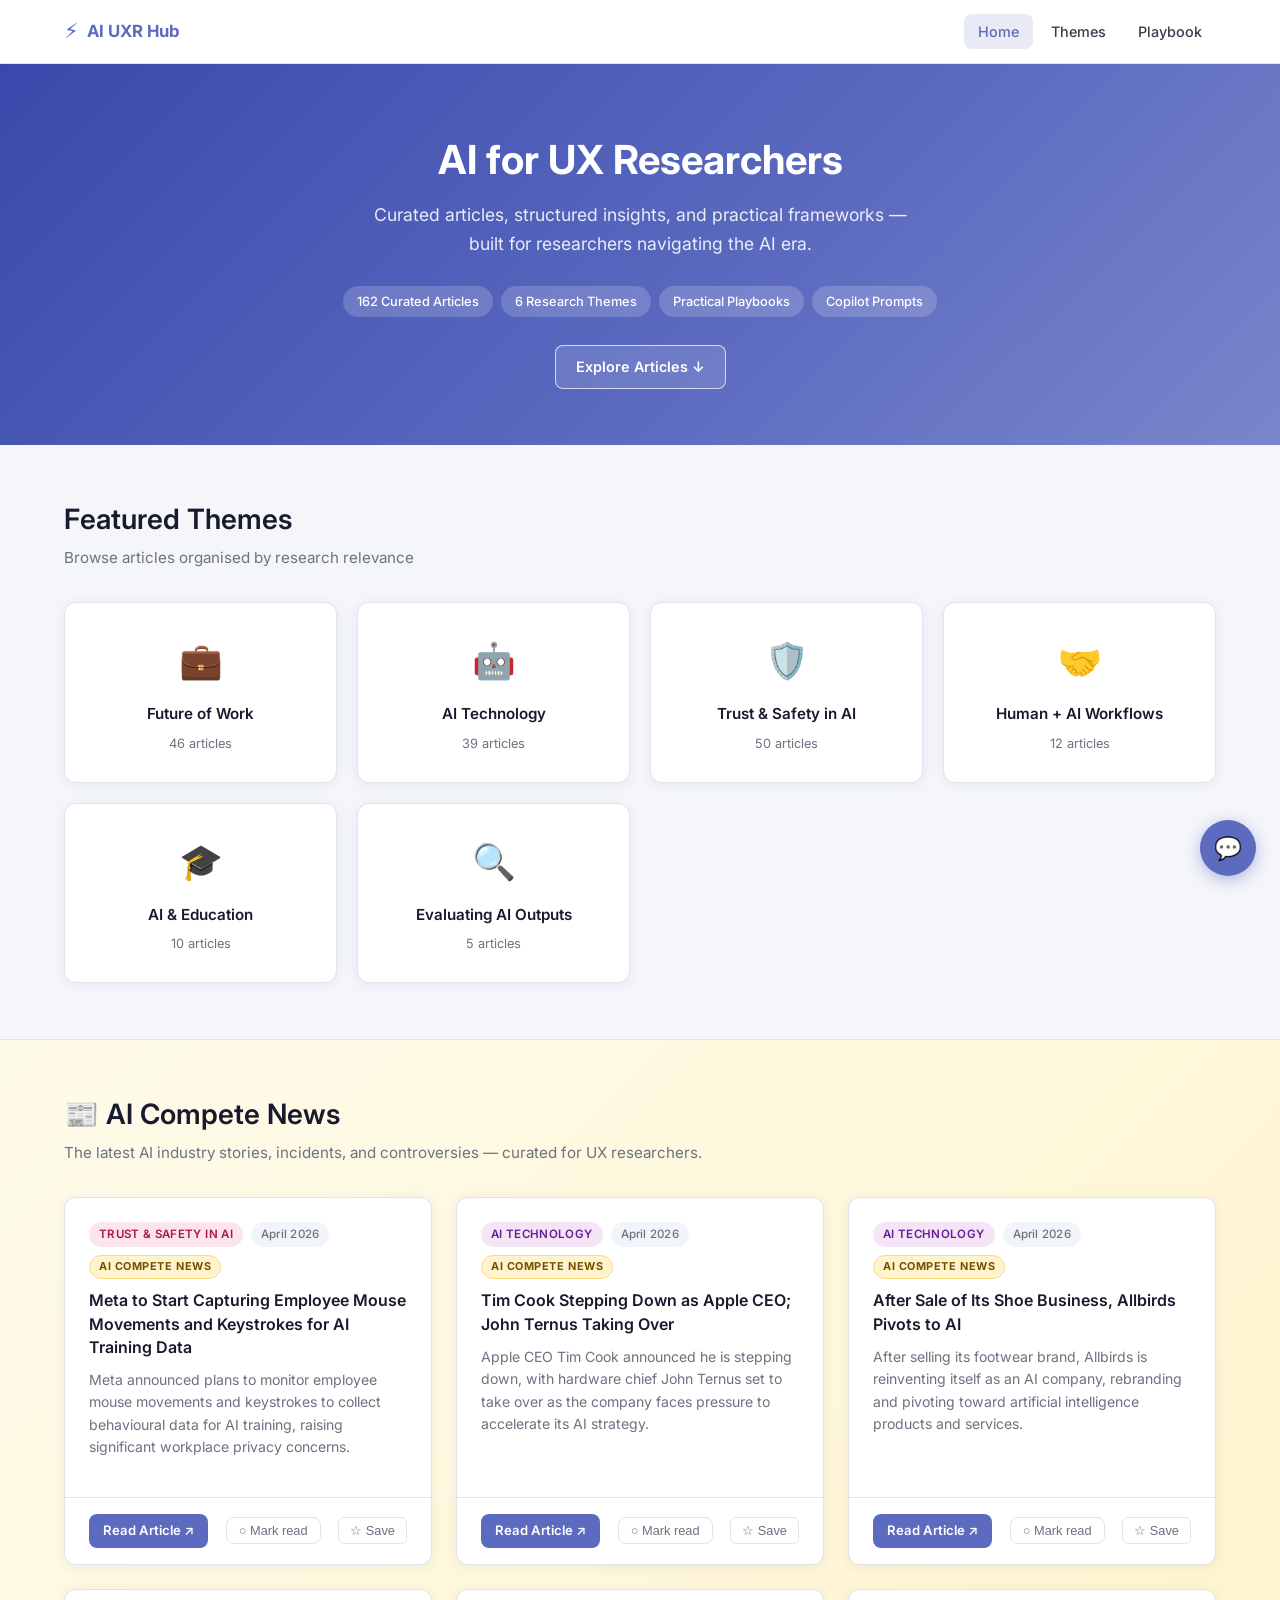
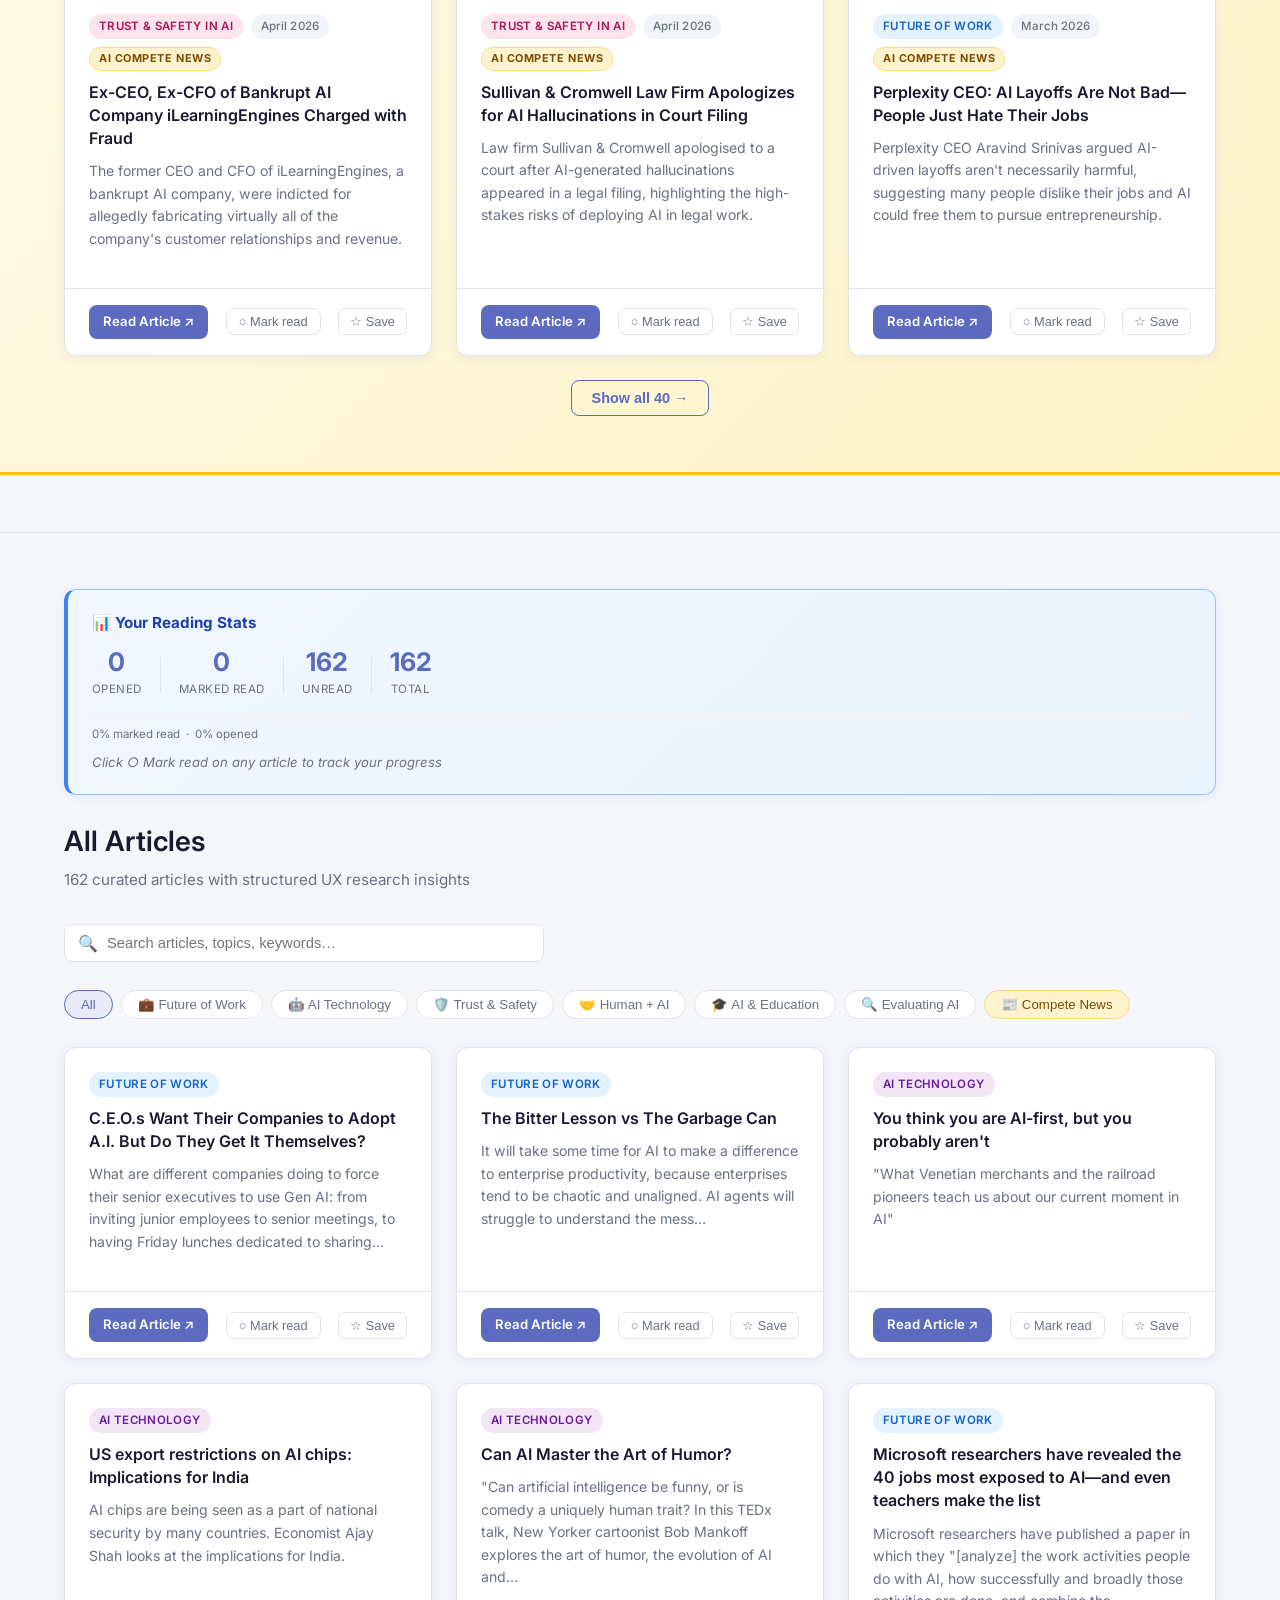
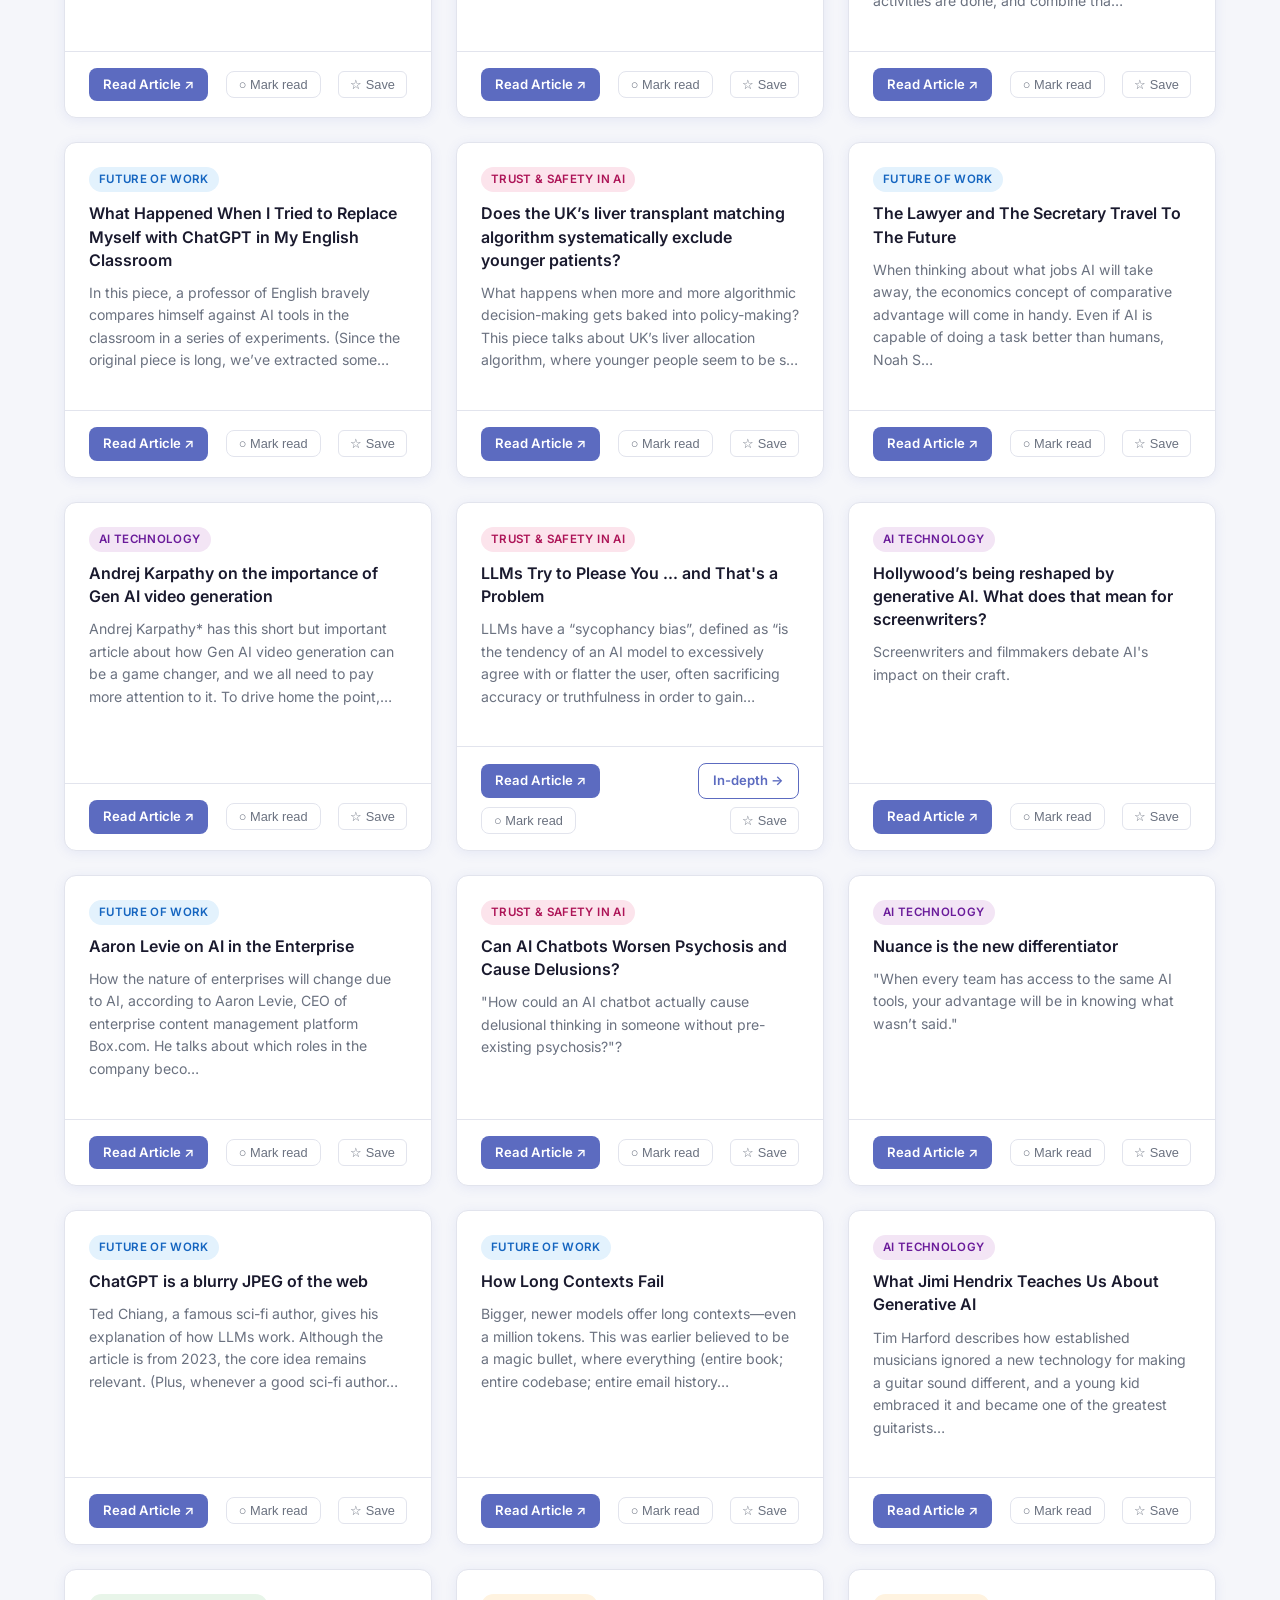
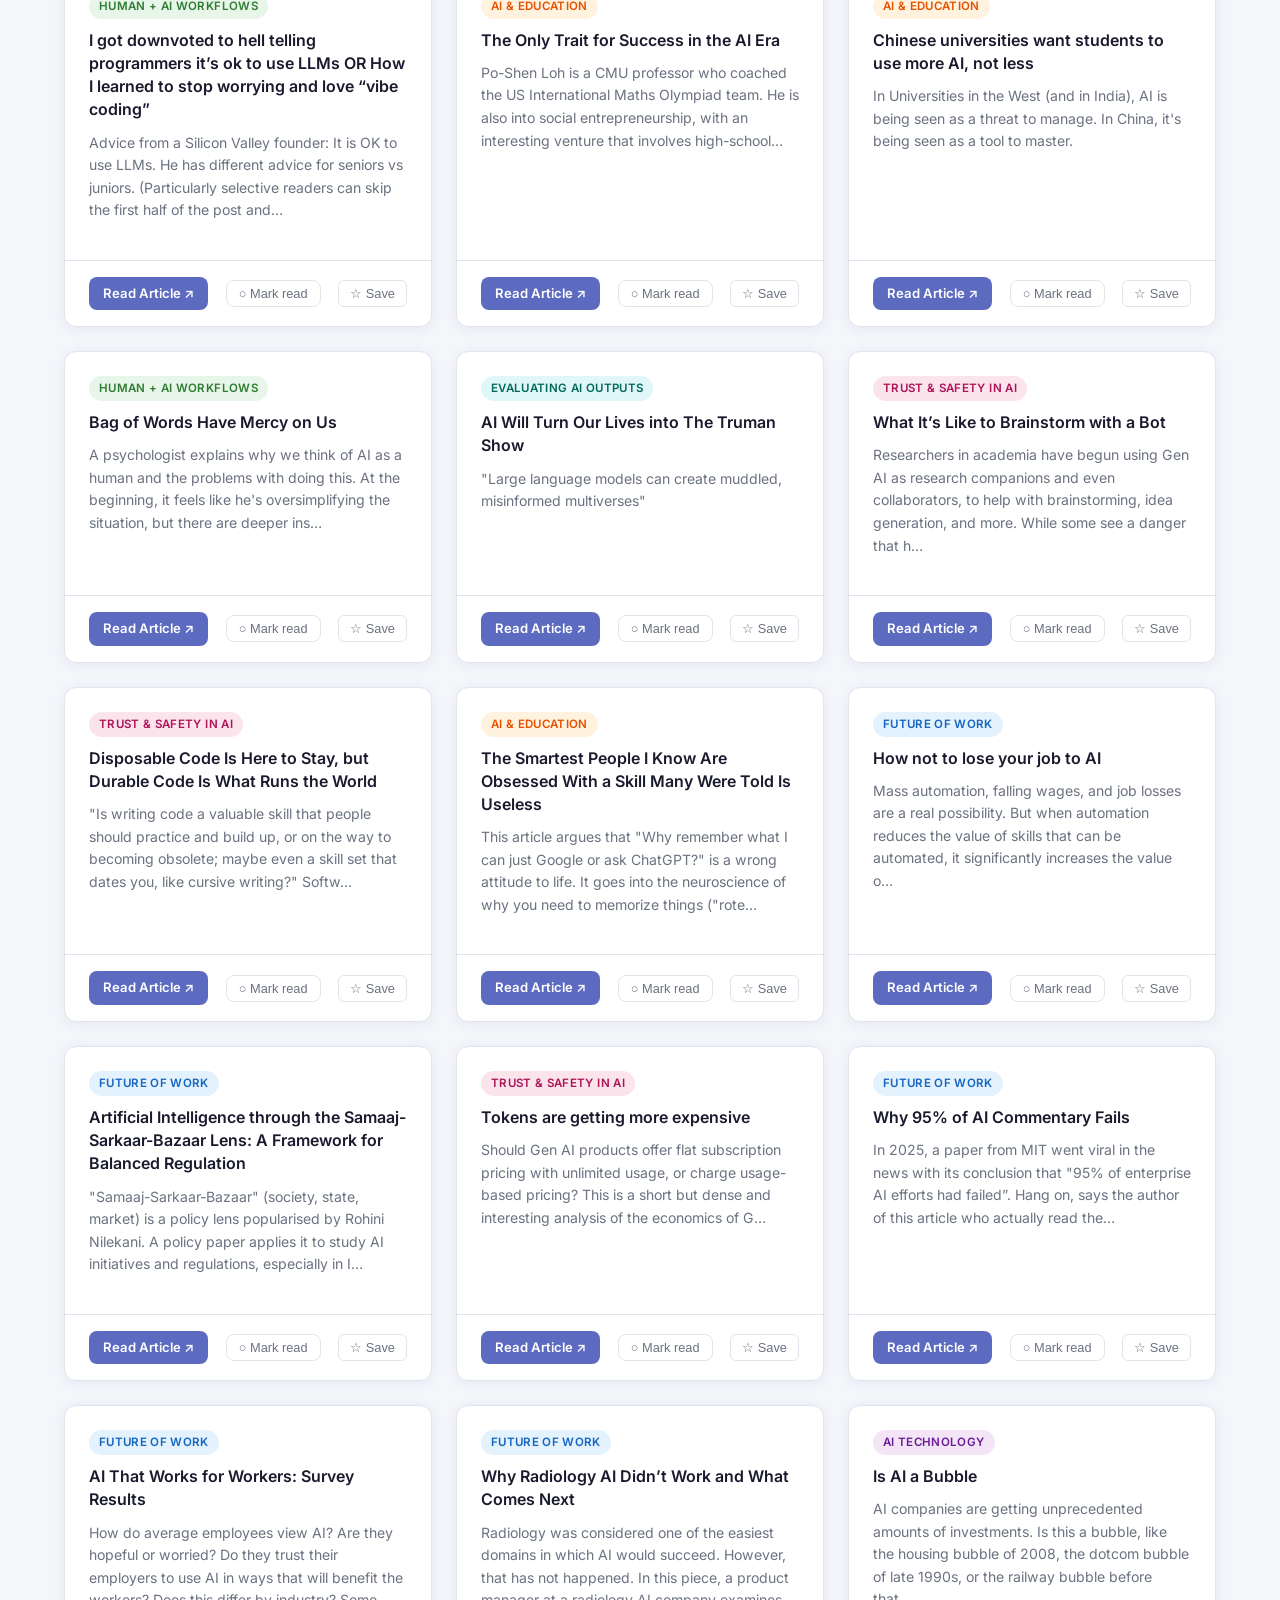
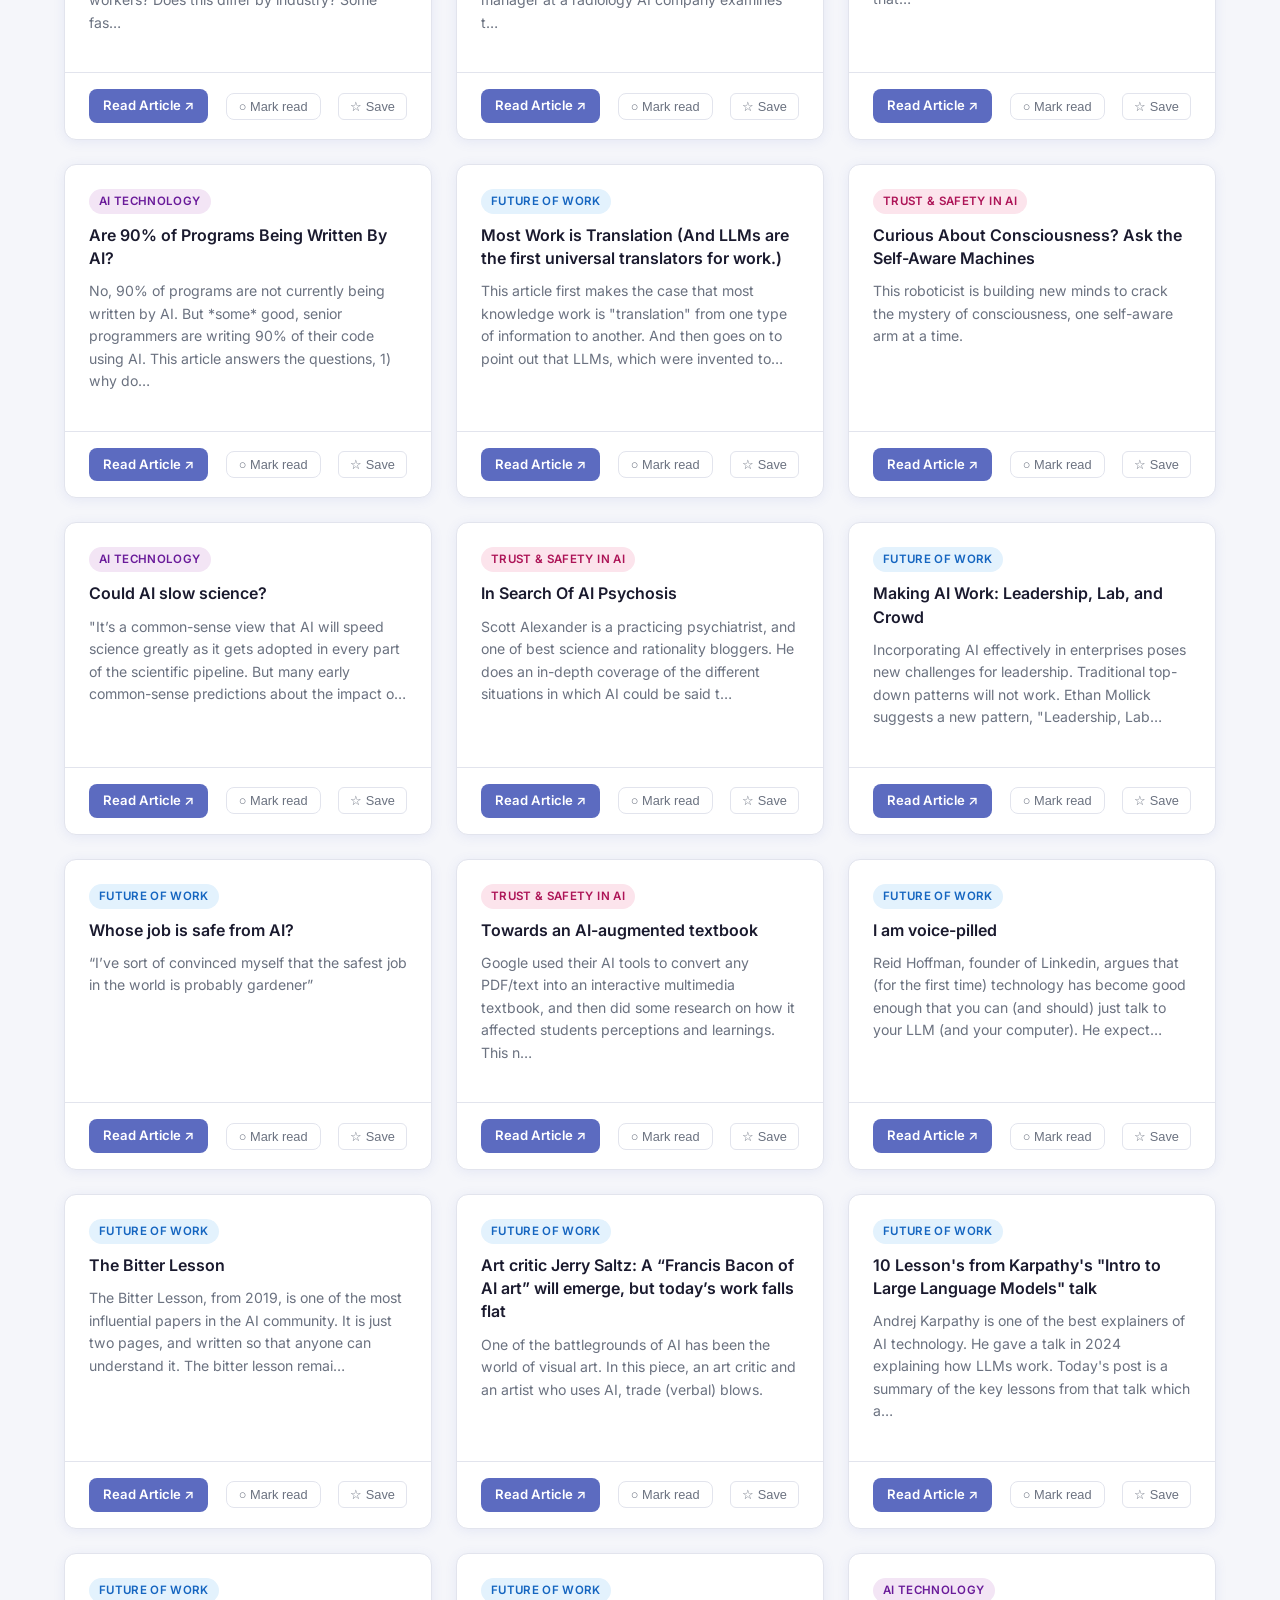
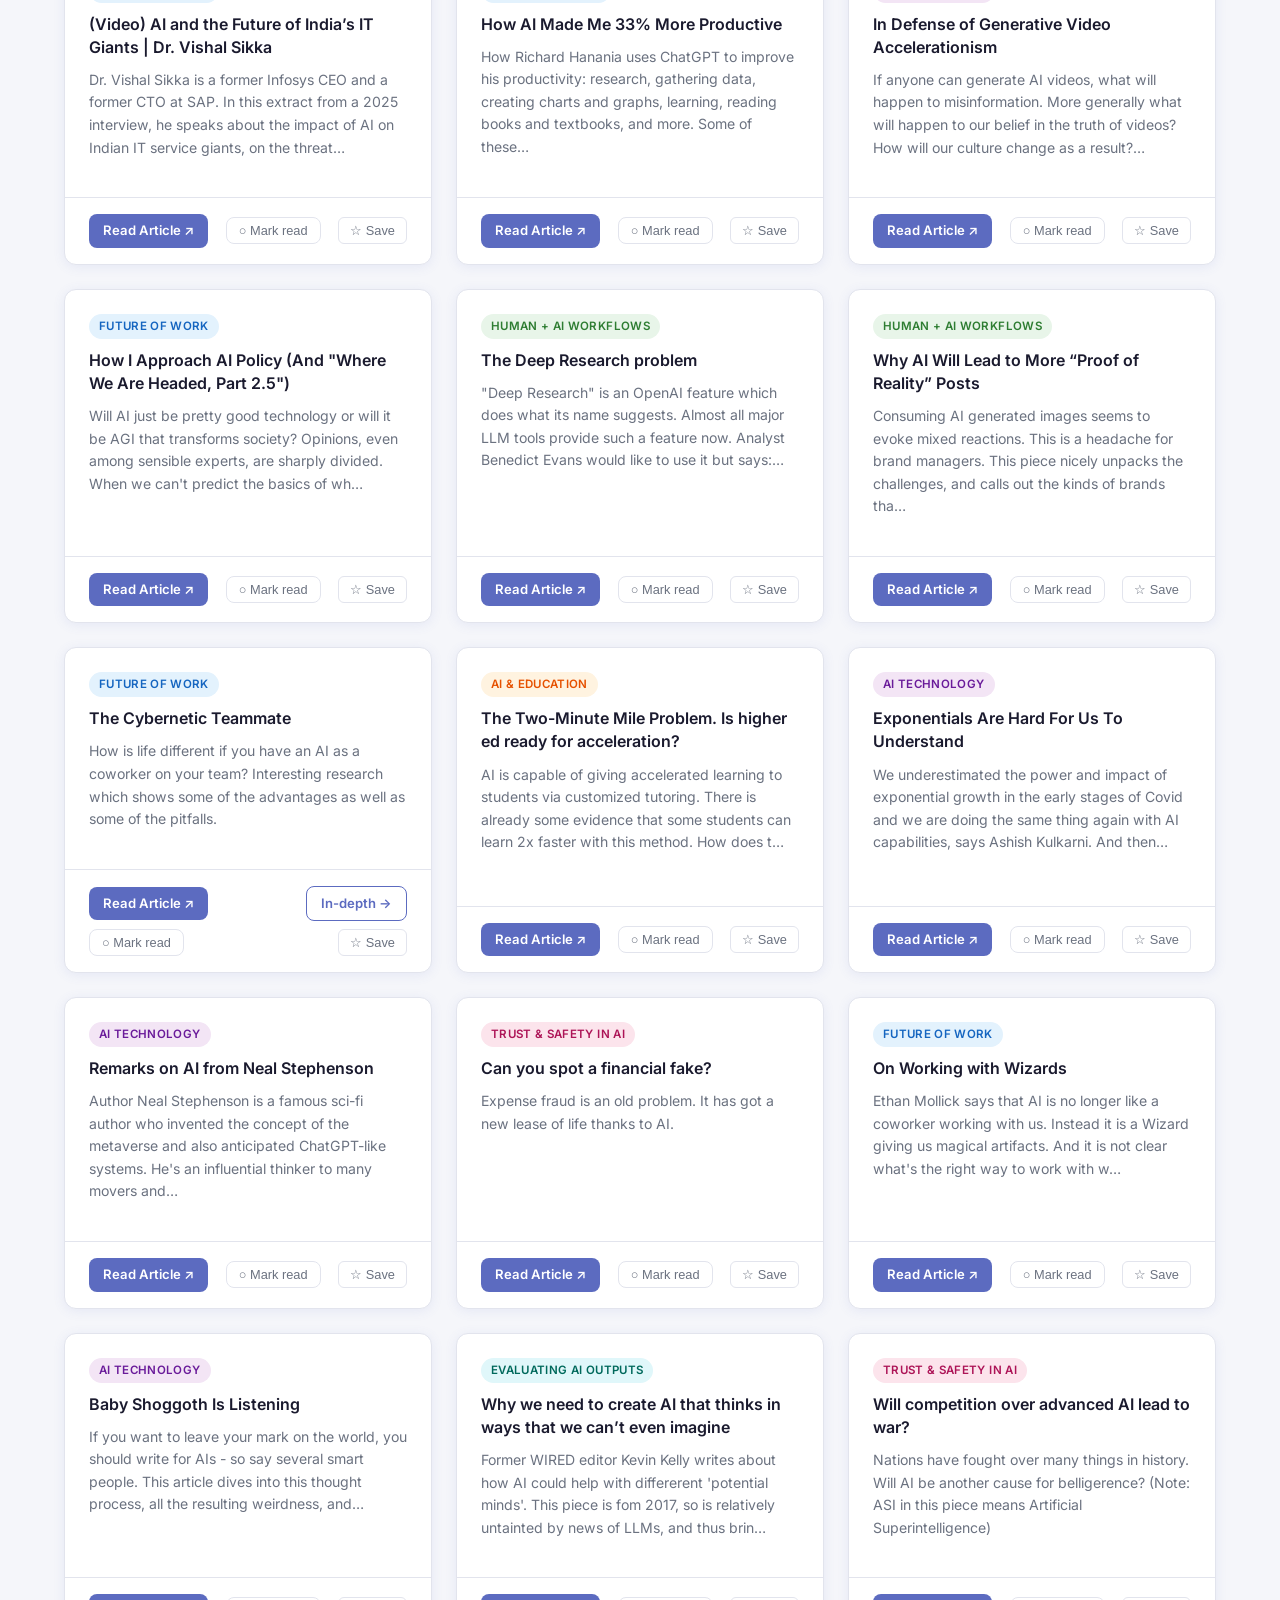
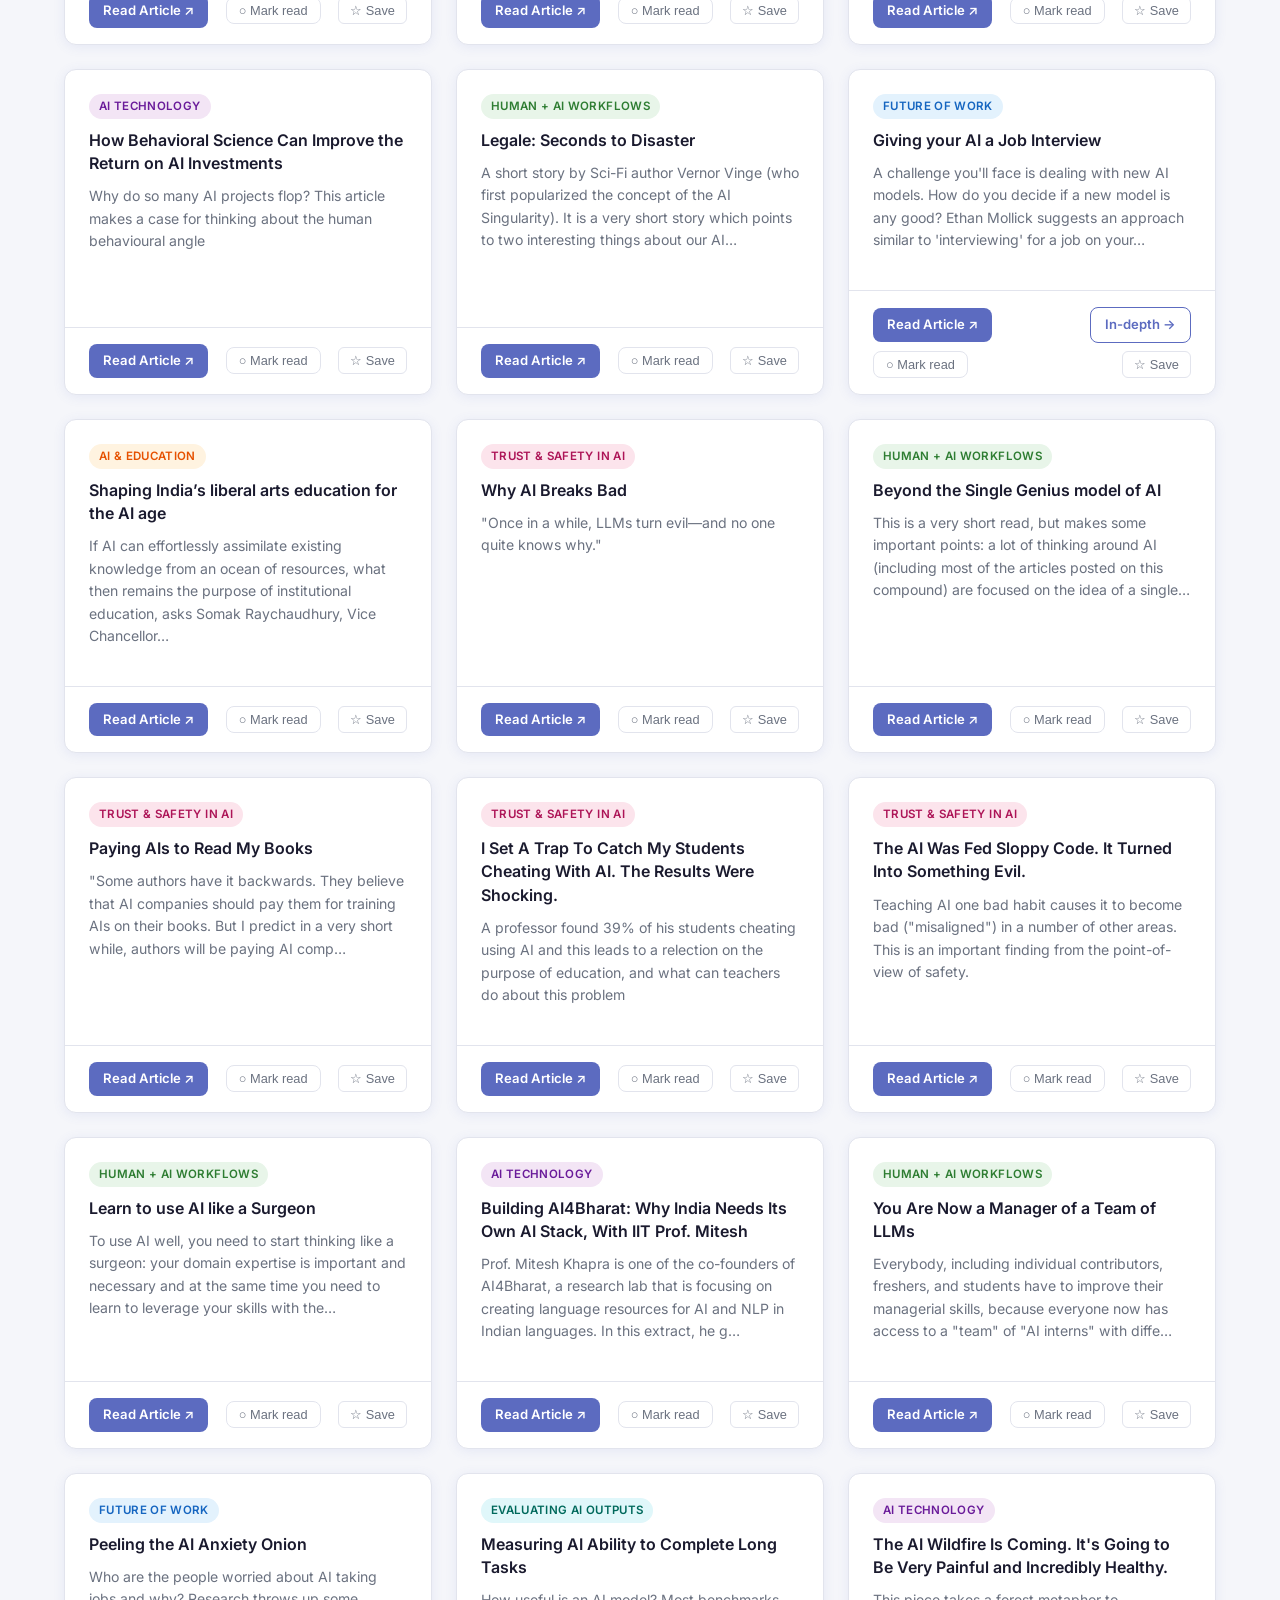
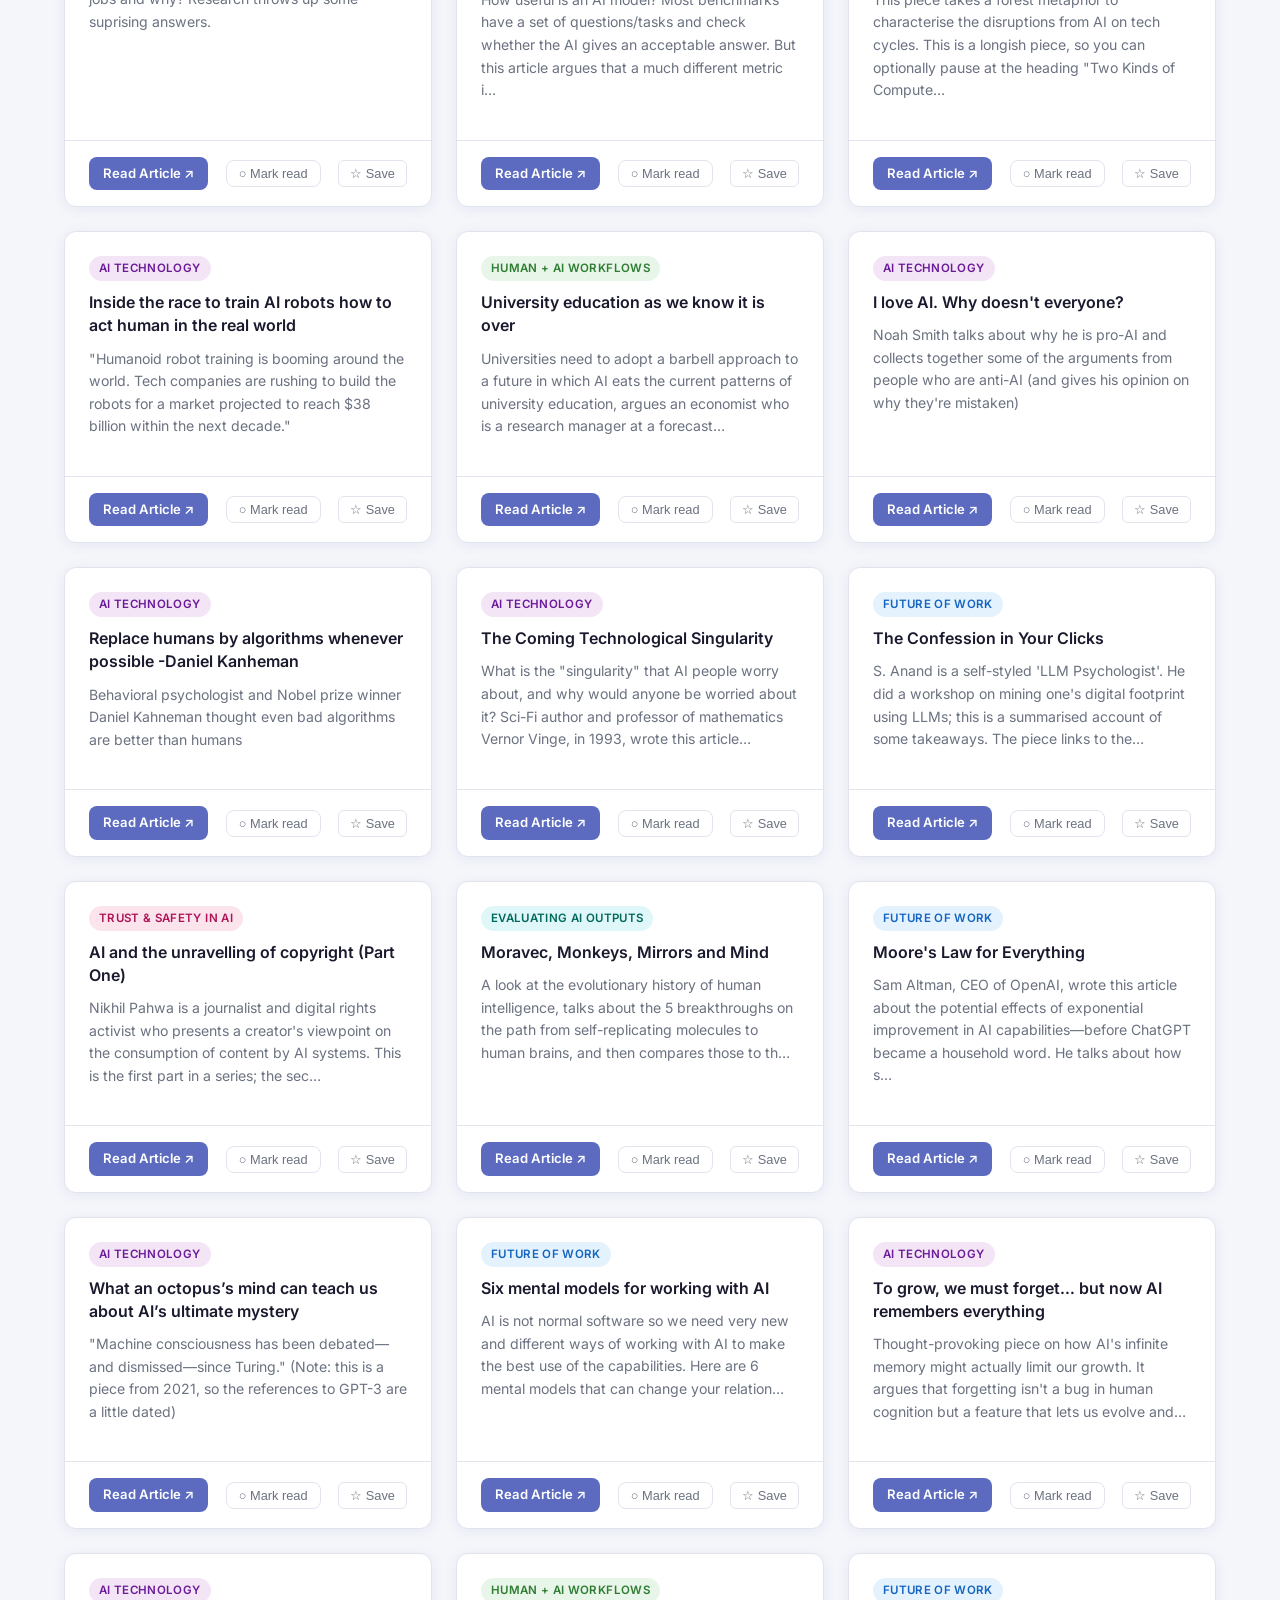
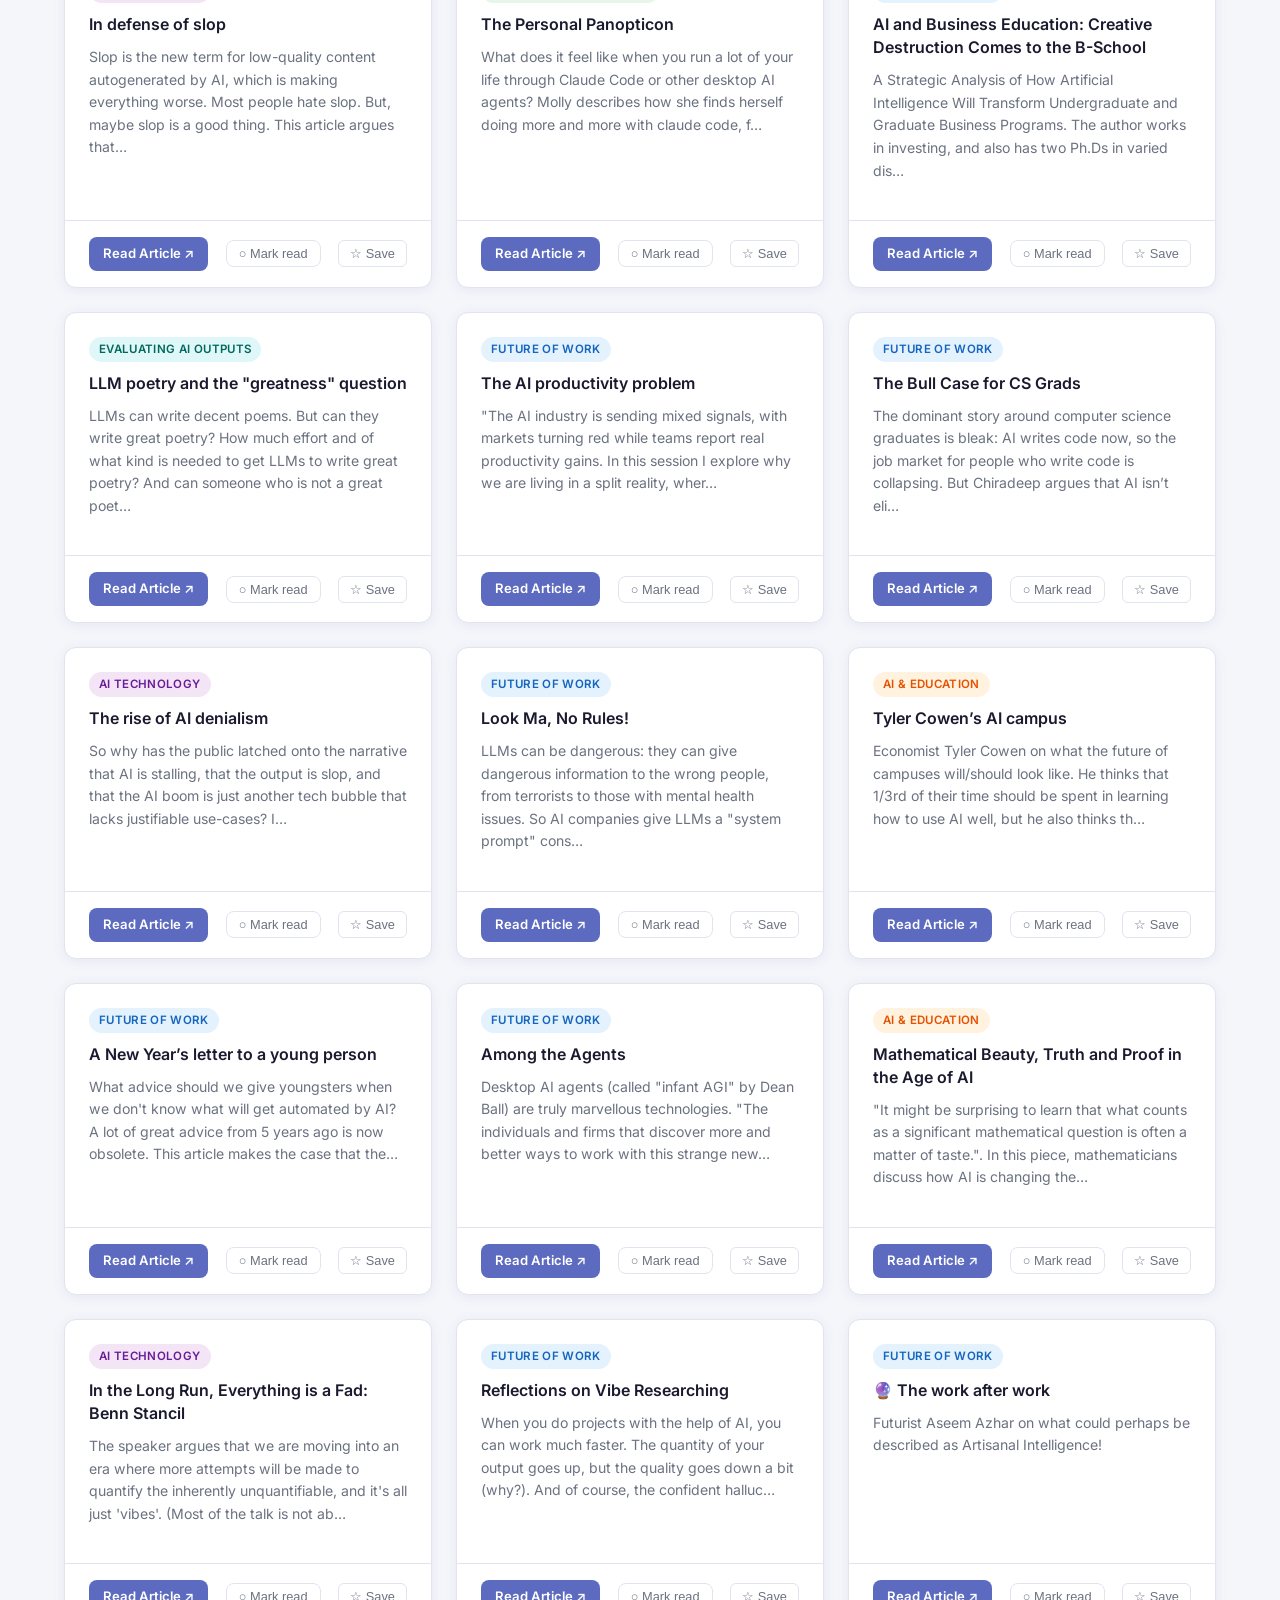
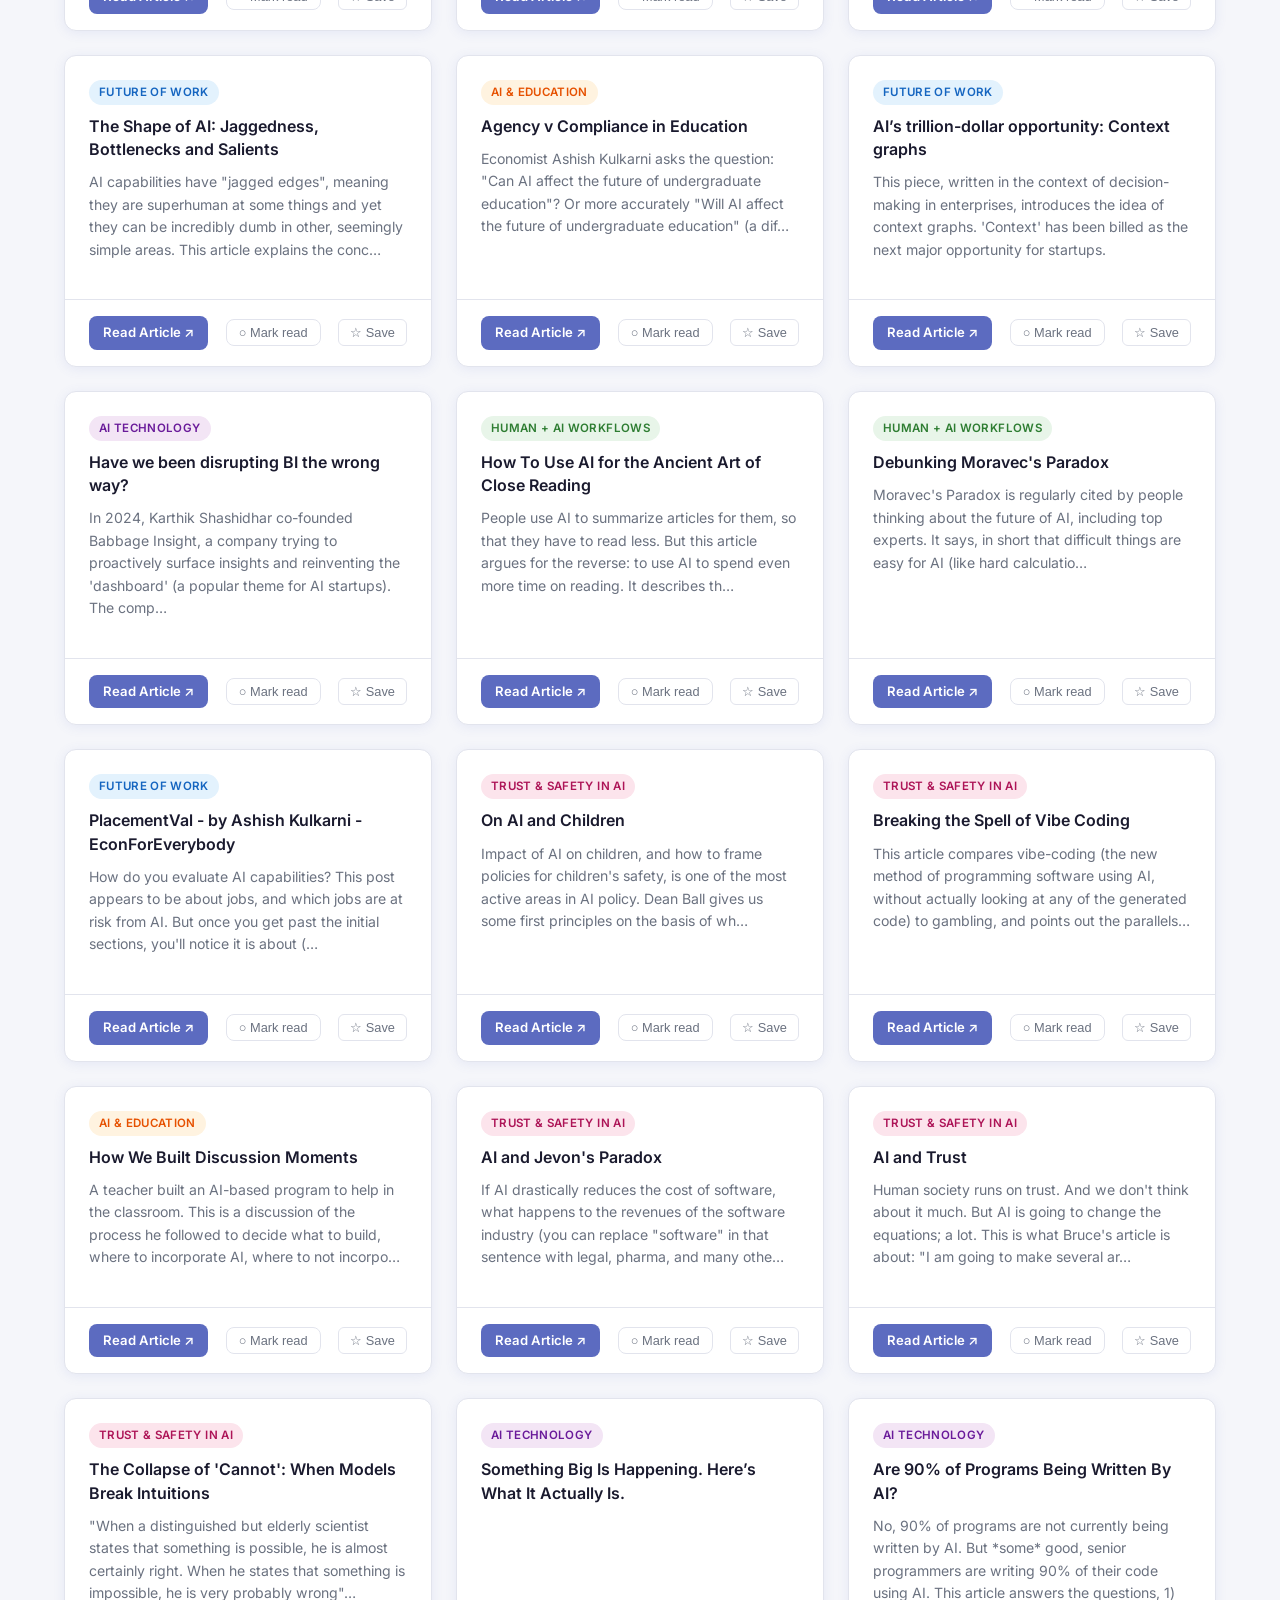
==== index.html @ 8828673f "Add suggest form and README" ====
<!DOCTYPE html>
<html lang="en">
<head>
  <meta charset="UTF-8" />
  <meta name="viewport" content="width=device-width, initial-scale=1.0" />
  <title>AI for UX Researchers — Intelligence Hub</title>
  <meta name="description" content="Curated AI research articles with structured insights for UX researchers." />
  <link rel="preconnect" href="https://fonts.googleapis.com" />
  <link rel="preconnect" href="https://fonts.gstatic.com" crossorigin />
  <link href="https://fonts.googleapis.com/css2?family=Inter:wght@400;500;600;700&display=swap" rel="stylesheet" />
  <link rel="stylesheet" href="./Assets/style.css" />
</head>
<body>

<!-- ── Navigation ────────────────────────────── -->
<nav class="nav" role="navigation" aria-label="Main navigation">
  <div class="nav-inner">
    <a href="./index.html" class="nav-logo">
      <span>⚡</span> AI UXR Hub
    </a>
    <div class="nav-links" id="nav-links">
      <a href="./index.html" class="active">Home</a>
      <a href="./Themes/future-of-work.html">Themes</a>
      <a href="./PLaybook/index.html">Playbook</a>
    </div>
    <button class="nav-menu-btn" aria-label="Toggle menu" aria-expanded="false">
      <span></span><span></span><span></span>
    </button>
  </div>
</nav>

<!-- ── Hero ──────────────────────────────────── -->
<header class="hero" role="banner">
  <div class="container">
    <h1>AI for UX Researchers</h1>
    <p>Curated articles, structured insights, and practical frameworks — built for researchers navigating the AI era.</p>
    <div class="hero-pills">
      <span class="hero-pill">162 Curated Articles</span>
      <span class="hero-pill">6 Research Themes</span>
      <span class="hero-pill">Practical Playbooks</span>
      <span class="hero-pill">Copilot Prompts</span>
    </div>
    <a href="#articles" class="btn btn-outline" style="border-color:rgba(255,255,255,.7);color:#fff;background:rgba(255,255,255,.12)">
      Explore Articles ↓
    </a>
  </div>
</header>

<!-- ── Featured Themes ───────────────────────── -->
<section class="section" id="themes" aria-labelledby="themes-heading">
  <div class="container">
    <div class="section-header">
      <h2 id="themes-heading">Featured Themes</h2>
      <p>Browse articles organised by research relevance</p>
    </div>
    <div class="themes-grid" id="themes-grid">
      <!-- Populated by JS -->
      <div class="skeleton" style="height:140px;border-radius:12px;"></div>
      <div class="skeleton" style="height:140px;border-radius:12px;"></div>
      <div class="skeleton" style="height:140px;border-radius:12px;"></div>
      <div class="skeleton" style="height:140px;border-radius:12px;"></div>
      <div class="skeleton" style="height:140px;border-radius:12px;"></div>
      <div class="skeleton" style="height:140px;border-radius:12px;"></div>
    </div>
  </div>
</section>

<!-- ── AI Compete News ──────────────────────────── -->
<section class="section compete-news-section" id="compete-news" aria-labelledby="compete-news-heading">
  <div class="container">
    <div class="section-header">
      <h2 id="compete-news-heading">📰 AI Compete News</h2>
      <p>The latest AI industry stories, incidents, and controversies — curated for UX researchers.</p>
    </div>
    <div class="articles-grid" id="compete-news-grid" role="list" aria-label="AI Compete News articles">
      <div class="card skeleton" style="height:220px;"></div>
      <div class="card skeleton" style="height:220px;"></div>
      <div class="card skeleton" style="height:220px;"></div>
    </div>
    <div style="text-align:center;margin-top:24px">
      <button class="btn btn-outline" id="compete-news-toggle">Show all 40 →</button>
    </div>
  </div>
</section>

<!-- ── Saved Articles ─────────────────────────── -->
<section class="section" style="padding-top:0">
  <div class="container">
    <div id="saved-section" style="display:none">
      <h3 id="saved-heading">⭐ Saved Articles</h3>
      <div class="saved-list"></div>
    </div>
  </div>
</section>

<!-- ── Articles ───────────────────────────────── -->
<section class="section" id="articles" aria-labelledby="articles-heading">
  <div class="container">
    <!-- Reading stats sidebar -->
    <div id="reading-stats" class="reading-stats-panel" aria-label="Your reading statistics">
      <!-- Populated by JS -->
    </div>
    <div class="section-header">
      <h2 id="articles-heading">All Articles</h2>
      <p>162 curated articles with structured UX research insights</p>
    </div>

    <!-- Search -->
    <div class="search-wrap" role="search">
      <span class="search-icon" aria-hidden="true">🔍</span>
      <input
        id="search-input"
        class="search-input"
        type="search"
        placeholder="Search articles, topics, keywords…"
        aria-label="Search articles"
      />
    </div>

    <!-- Filter bar -->
    <div class="filter-bar" role="group" aria-label="Filter by theme">
      <button class="filter-btn active" data-theme="all">All</button>
      <button class="filter-btn" data-theme="Future of Work">💼 Future of Work</button>
      <button class="filter-btn" data-theme="AI Technology">🤖 AI Technology</button>
      <button class="filter-btn" data-theme="Trust &amp; Safety in AI">🛡️ Trust &amp; Safety</button>
      <button class="filter-btn" data-theme="Human + AI Workflows">🤝 Human + AI</button>
      <button class="filter-btn" data-theme="AI &amp; Education">🎓 AI &amp; Education</button>
      <button class="filter-btn" data-theme="Evaluating AI Outputs">🔍 Evaluating AI</button>
      <button class="filter-btn filter-btn--compete" data-theme="__compete">📰 Compete News</button>
    </div>

    <!-- Articles grid (JS renders here) -->
    <div class="articles-grid" id="articles-grid" role="list" aria-live="polite" aria-label="Articles list">
      <!-- Loading skeletons -->
      <div class="card skeleton" style="height:220px;"></div>
      <div class="card skeleton" style="height:220px;"></div>
      <div class="card skeleton" style="height:220px;"></div>
      <div class="card skeleton" style="height:220px;"></div>
      <div class="card skeleton" style="height:220px;"></div>
      <div class="card skeleton" style="height:220px;"></div>
    </div>
  </div>
</section>

<!-- ── Chatbot Widget ─────────────────────────── -->
<div id="chat-widget" aria-label="Research assistant chat">
  <div class="chat-panel" role="dialog" aria-label="AI Research Assistant">
    <div class="chat-head">
      <div class="chat-head-avatar" aria-hidden="true">⚡</div>
      <div class="chat-head-info">
        <strong>UXR Research Assistant</strong>
        <span>Ask how to apply AI concepts in research</span>
      </div>
    </div>
    <div class="chat-body" role="log" aria-live="polite">
      <div class="chat-msg bot">
        👋 Hi! I can help you find the right articles and apply AI concepts in your UX research workflow. What are you working on?
      </div>
      <div class="chat-msg bot">
        Try asking: <em>"How do I evaluate AI outputs?"</em> or <em>"Which articles cover AI trust?"</em>
      </div>
    </div>
    <div class="chat-foot">
      <input
        class="chat-input"
        type="text"
        placeholder="Ask about AI in UX research…"
        aria-label="Chat message"
      />
      <button class="chat-send" aria-label="Send message">Send</button>
    </div>
  </div>
  <button class="chat-toggle" aria-label="Open research assistant chat" aria-expanded="false">💬</button>
</div>

<!-- ── Toast notification ─────────────────────── -->
<div id="toast" role="status" aria-live="polite"></div>

<!-- ── Suggest an Article ──────────────────────── -->
<section class="section" id="suggest" aria-labelledby="suggest-heading">
  <div class="container" style="max-width:640px">
    <div class="section-header">
      <h2 id="suggest-heading">📬 Suggest an Article</h2>
      <p>Found something useful? Share it with the UXR community.</p>
    </div>
    <form action="https://formsubmit.co/shashirekha@microsoft.com" method="POST" class="suggest-form">
      <!-- FormSubmit config -->
      <input type="hidden" name="_subject" value="New article suggestion — UXR AI Hub">
      <input type="hidden" name="_captcha" value="true">
      <input type="hidden" name="_template" value="table">
      <input type="text" name="_honey" style="display:none">

      <label for="suggest-url">Article URL <span aria-hidden="true">*</span></label>
      <input type="url" id="suggest-url" name="Article URL" placeholder="https://..." required>

      <label for="suggest-theme">Which theme does it fit?</label>
      <select id="suggest-theme" name="Theme">
        <option value="">— Pick a theme —</option>
        <option value="Future of Work">Future of Work</option>
        <option value="AI Technology">AI Technology</option>
        <option value="Trust & Safety">Trust & Safety</option>
        <option value="Human + AI Workflows">Human + AI Workflows</option>
        <option value="AI & Education">AI & Education</option>
        <option value="Evaluating AI Outputs">Evaluating AI Outputs</option>
        <option value="Other / New theme">Other / New theme</option>
      </select>

      <label for="suggest-why">Why is this relevant for UXRs? <span aria-hidden="true">*</span></label>
      <textarea id="suggest-why" name="Why relevant" rows="3" placeholder="One-line summary of why UXRs should read this" required></textarea>

      <label for="suggest-name">Your name</label>
      <input type="text" id="suggest-name" name="Submitted by" placeholder="e.g. Alex Kim">

      <button type="submit" class="btn btn-primary" style="margin-top:12px;width:100%">Submit suggestion →</button>
    </form>
  </div>
</section>

<!-- ── Footer ─────────────────────────────────── -->
<footer class="footer" role="contentinfo">
  <div class="footer-inner">
    <div class="footer-grid">
      <div>
        <h4>⚡ AI UXR Intelligence Hub</h4>
        <p>A curated collection of AI articles with structured insights for UX researchers. All articles are sourced from the CTQ (Critical to Quality) reading list.</p>
      </div>
      <div>
        <h4>Themes</h4>
        <ul>
          <li><a href="./Themes/future-of-work.html">Future of Work</a></li>
          <li><a href="./Themes/ai-technology.html">AI Technology</a></li>
          <li><a href="./Themes/trust-safety.html">Trust &amp; Safety</a></li>
          <li><a href="./Themes/human-ai-workflows.html">Human + AI Workflows</a></li>
          <li><a href="./Themes/ai-education.html">AI &amp; Education</a></li>
          <li><a href="./Themes/evaluating-ai-outputs.html">Evaluating AI Outputs</a></li>
        </ul>
      </div>
      <div>
        <h4>Quick Links</h4>
        <ul>
          <li><a href="./PLaybook/index.html">UX Research Playbook</a></li>
          <li><a href="./Articles/llms-sycophancy.html">LLM Sycophancy</a></li>
          <li><a href="./Articles/cybernetic-teammate.html">Cybernetic Teammate</a></li>
          <li><a href="./Articles/giving-ai-job-interview.html">AI Job Interview</a></li>
        </ul>
      </div>
    </div>
    <div class="footer-bottom">
      <span>© 2026 AI UXR Intelligence Hub</span>
      <span>Built for UX Researchers · No frameworks · Vanilla JS</span>
    </div>
  </div>
</footer>

<script src="./Scripts/articles-data.js"></script>
<script src="./Scripts/main.js"></script>
</body>
</html>
---- Assets/style.css ----
/* =============================================
   AI UX Research Intelligence Hub — style.css
   ============================================= */

/* ---- Reset & Base ---- */
*, *::before, *::after { box-sizing: border-box; margin: 0; padding: 0; }

:root {
  --bg:        #f5f6fa;
  --surface:   #ffffff;
  --primary:   #5c6bc0;
  --primary-d: #3949ab;
  --accent:    #e8eaf6;
  --text-h:    #1a1a2e;
  --text:      #3d3d4e;
  --text-s:    #6b7280;
  --border:    #e2e4ed;
  --shadow:    0 2px 12px rgba(92,107,192,.10);
  --shadow-h:  0 6px 24px rgba(92,107,192,.18);
  --radius:    12px;
  --radius-s:  8px;
  --font:      'Inter', 'Segoe UI', system-ui, sans-serif;
  --nav-h:     64px;
}

html { scroll-behavior: smooth; font-size: 16px; }

body {
  font-family: var(--font);
  background: var(--bg);
  color: var(--text);
  line-height: 1.65;
  min-height: 100vh;
}

a { color: var(--primary); text-decoration: none; }
a:hover { color: var(--primary-d); text-decoration: underline; }

img { max-width: 100%; height: auto; display: block; }

/* ---- Typography ---- */
h1 { font-size: clamp(1.75rem, 4vw, 2.5rem); font-weight: 700; color: var(--text-h); line-height: 1.2; }
h2 { font-size: clamp(1.25rem, 3vw, 1.75rem); font-weight: 600; color: var(--text-h); line-height: 1.3; }
h3 { font-size: 1.15rem; font-weight: 600; color: var(--text-h); }
h4 { font-size: 1rem; font-weight: 600; color: var(--text-h); }
p  { margin-bottom: 1em; }
ul, ol { padding-left: 1.4em; margin-bottom: 1em; }
li { margin-bottom: .35em; }

/* ---- Layout ---- */
.container { max-width: 1200px; margin: 0 auto; padding: 0 24px; }
.section    { padding: 56px 0; }
.section + .section { border-top: 1px solid var(--border); }

/* ---- Navigation ---- */
.nav {
  position: sticky; top: 0; z-index: 100;
  background: var(--surface);
  border-bottom: 1px solid var(--border);
  height: var(--nav-h);
}
.nav-inner {
  display: flex; align-items: center; justify-content: space-between;
  height: 100%;
  max-width: 1200px; margin: 0 auto; padding: 0 24px;
}
.nav-logo {
  font-size: 1.05rem; font-weight: 700;
  color: var(--primary); text-decoration: none;
  display: flex; align-items: center; gap: 8px;
}
.nav-logo span { font-size: 1.3rem; }
.nav-links { display: flex; gap: 4px; align-items: center; }
.nav-links a {
  padding: 6px 14px; border-radius: var(--radius-s);
  font-size: .9rem; font-weight: 500;
  color: var(--text); text-decoration: none;
  transition: background .15s, color .15s;
}
.nav-links a:hover, .nav-links a.active { background: var(--accent); color: var(--primary); }
.nav-menu-btn { display: none; background: none; border: none; cursor: pointer; padding: 8px; }
.nav-menu-btn span { display: block; width: 22px; height: 2px; background: var(--text); margin: 5px 0; border-radius: 2px; transition: .2s; }

/* ---- Hero ---- */
.hero {
  background: linear-gradient(135deg, #3949ab 0%, #5c6bc0 60%, #7986cb 100%);
  color: #fff; padding: 72px 0 56px;
  text-align: center;
}
.hero h1 { color: #fff; margin-bottom: 16px; }
.hero p   { font-size: 1.1rem; opacity: .88; max-width: 560px; margin: 0 auto 28px; }
.hero-pills { display: flex; flex-wrap: wrap; gap: 8px; justify-content: center; margin-bottom: 28px; }
.hero-pill {
  background: rgba(255,255,255,.18); color: #fff;
  padding: 5px 14px; border-radius: 99px;
  font-size: .8rem; font-weight: 500;
  backdrop-filter: blur(4px);
}

/* ---- Buttons ---- */
.btn {
  display: inline-flex; align-items: center; gap: 6px;
  padding: 9px 20px; border-radius: var(--radius-s);
  font-size: .9rem; font-weight: 600;
  cursor: pointer; border: none; transition: all .15s;
  text-decoration: none;
}
.btn-primary { background: var(--primary); color: #fff; }
.btn-primary:hover { background: var(--primary-d); color: #fff; text-decoration: none; box-shadow: var(--shadow-h); }
.btn-outline {
  background: transparent; color: var(--primary);
  border: 1.5px solid var(--primary);
}
.btn-outline:hover { background: var(--accent); text-decoration: none; }
.btn-ghost { background: transparent; color: var(--text-s); border: 1px solid var(--border); }
.btn-ghost:hover { background: var(--bg); color: var(--text); text-decoration: none; }
.btn-sm { padding: 6px 14px; font-size: .82rem; }

/* ---- Cards ---- */
.card {
  background: var(--surface);
  border-radius: var(--radius);
  box-shadow: var(--shadow);
  border: 1px solid var(--border);
  overflow: hidden;
  transition: box-shadow .2s, transform .2s;
}
.card:hover { box-shadow: var(--shadow-h); transform: translateY(-3px); }
.card-body { padding: 24px; }
.card-header { padding: 20px 24px 0; }
.card-footer { padding: 16px 24px; border-top: 1px solid var(--border); display: flex; align-items: center; justify-content: space-between; flex-wrap: wrap; gap: 8px; }

/* ---- Article Cards ---- */
.articles-grid { display: grid; grid-template-columns: repeat(auto-fill, minmax(320px, 1fr)); gap: 24px; }
.article-card { display: flex; flex-direction: column; }
.article-card .card-body { flex: 1; }
.article-card h3 { margin-bottom: 10px; font-size: 1rem; line-height: 1.45; }
.article-card p  { font-size: .88rem; color: var(--text-s); line-height: 1.6; margin: 0 0 14px; }
.article-card .card-footer { gap: 8px; }
.card-meta { display: flex; align-items: center; gap: 8px; flex-wrap: wrap; }
.article-month { font-size: .72rem; font-weight: 500; color: var(--text-s); background: var(--surface-2, #f1f5f9); border-radius: 99px; padding: 3px 10px; letter-spacing: .02em; }
.source-badge { font-size: .68rem; font-weight: 700; text-transform: uppercase; letter-spacing: .05em; background: #fff3cd; color: #7a4e00; border-radius: 99px; padding: 2px 9px; border: 1px solid #ffd97d; }
.read-badge { font-size: .68rem; font-weight: 700; background: #d1fae5; color: #065f46; border-radius: 99px; padding: 2px 9px; border: 1px solid #6ee7b7; }
.opened-badge { font-size: .68rem; font-weight: 600; background: #ede9fe; color: #4c1d95; border-radius: 99px; padding: 2px 9px; border: 1px solid #c4b5fd; }
.is-read { opacity: .75; }
.btn-read { border: 1px solid var(--border); border-radius: var(--radius-s); padding: 5px 12px; font-size: .8rem; font-weight: 500; cursor: pointer; background: transparent; color: var(--text-s); transition: background .15s, color .15s; white-space: nowrap; }
.btn-read:hover { background: #d1fae5; color: #065f46; border-color: #6ee7b7; }
.btn-read.read { background: #d1fae5; color: #065f46; border-color: #6ee7b7; font-weight: 600; }

/* ---- Reading Stats Panel ---- */
.reading-stats-panel { background: linear-gradient(135deg,#f0f7ff 0%,#e8f4fd 100%); border: 1.5px solid #93c5fd; border-left: 4px solid #3b82f6; border-radius: var(--radius); padding: 20px 24px; margin-bottom: 28px; box-shadow: 0 2px 8px rgba(59,130,246,.1); }
.stats-heading { font-size: .95rem; font-weight: 700; margin: 0 0 14px; color: #1e40af; }
.stats-row { display: flex; gap: 0; align-items: center; margin-bottom: 12px; }
.stat-item { text-align: center; padding: 0 18px; }
.stat-item:first-child { padding-left: 0; }
.stat-num { display: block; font-size: 1.6rem; font-weight: 700; color: var(--primary); line-height: 1; }
.stat-label { font-size: .72rem; color: var(--text-s); text-transform: uppercase; letter-spacing: .04em; }
.stat-divider { width: 1px; height: 36px; background: var(--border); }
.stats-bar-wrap { position: relative; height: 8px; background: var(--surface-2, #f1f5f9); border-radius: 99px; margin: 12px 0 4px; min-width: 160px; flex: 1; overflow: hidden; }
.stats-bar-opened { position: absolute; top: 0; left: 0; height: 100%; background: #c4b5fd; border-radius: 99px; transition: width .4s; }
.stats-bar-read { position: absolute; top: 0; left: 0; height: 100%; background: #34d399; border-radius: 99px; transition: width .4s; }
.stats-pct { font-size: .72rem; color: var(--text-s); margin: 2px 0 0; }
.stats-themes { margin-top: 12px; min-width: 180px; }
.stats-themes-label { font-size: .72rem; text-transform: uppercase; letter-spacing: .04em; color: var(--text-s); margin: 0 0 6px; font-weight: 600; }
.stats-theme-row { display: flex; justify-content: space-between; font-size: .82rem; padding: 3px 0; border-bottom: 1px solid var(--border); }
.stats-theme-count { font-weight: 700; color: var(--primary); }
.stats-empty { font-size: .82rem; color: var(--text-s); margin: 8px 0 0; font-style: italic; }

/* ---- AI Compete News Section ---- */
.compete-news-section { background: linear-gradient(135deg, #fffbeb 0%, #fef3c7 100%); border-top: 3px solid #fbbf24; border-bottom: 3px solid #fbbf24; }
.filter-btn--compete { background: #fff3cd !important; color: #7a4e00 !important; border-color: #ffd97d !important; }
.filter-btn--compete.active { background: #fbbf24 !important; color: #1a0e00 !important; }

/* ---- Theme Badge ---- */
.theme-badge {
  display: inline-block;
  padding: 3px 10px; border-radius: 99px;
  font-size: .72rem; font-weight: 600; text-transform: uppercase; letter-spacing: .03em;
}
.theme-future-of-work          { background: #e3f2fd; color: #1565c0; }
.theme-ai-technology           { background: #f3e5f5; color: #6a1b9a; }
.theme-trust-safety-in-ai      { background: #fce4ec; color: #ad1457; }
.theme-human-ai-workflows      { background: #e8f5e9; color: #2e7d32; }
.theme-ai-education            { background: #fff3e0; color: #e65100; }
.theme-evaluating-ai-outputs   { background: #e0f7fa; color: #00695c; }

/* ---- Theme Cards (homepage featured) ---- */
.themes-grid { display: grid; grid-template-columns: repeat(auto-fill, minmax(220px, 1fr)); gap: 20px; }
.theme-card {
  background: var(--surface);
  border-radius: var(--radius);
  box-shadow: var(--shadow);
  border: 1px solid var(--border);
  padding: 28px 22px;
  text-align: center;
  transition: box-shadow .2s, transform .2s;
  text-decoration: none; display: block; color: inherit;
}
.theme-card:hover { box-shadow: var(--shadow-h); transform: translateY(-3px); text-decoration: none; color: inherit; }
.theme-card-icon { font-size: 2.2rem; margin-bottom: 12px; }
.theme-card h3 { font-size: .95rem; margin-bottom: 6px; }
.theme-card p  { font-size: .8rem; color: var(--text-s); margin: 0; }

/* ---- Section Headers ---- */
.section-header { margin-bottom: 32px; }
.section-header h2 { margin-bottom: 8px; }
.section-header p  { color: var(--text-s); font-size: .95rem; margin: 0; }

/* ---- Filters / Tags ---- */
.filter-bar { display: flex; flex-wrap: wrap; gap: 8px; margin-bottom: 28px; }
.filter-btn {
  padding: 6px 16px; border-radius: 99px;
  font-size: .83rem; font-weight: 500;
  background: var(--surface); color: var(--text-s);
  border: 1.5px solid var(--border); cursor: pointer;
  transition: all .15s;
}
.filter-btn:hover, .filter-btn.active { background: var(--accent); color: var(--primary); border-color: var(--primary); }

/* ---- Search ---- */
.search-wrap { position: relative; max-width: 480px; margin-bottom: 28px; }
.search-input {
  width: 100%; padding: 10px 16px 10px 42px;
  border: 1.5px solid var(--border); border-radius: var(--radius-s);
  font-size: .92rem; background: var(--surface); color: var(--text);
  outline: none; transition: border-color .15s;
}
.search-input:focus { border-color: var(--primary); }
.search-icon { position: absolute; left: 14px; top: 50%; transform: translateY(-50%); color: var(--text-s); font-size: 1rem; pointer-events: none; }

/* ---- Save button ---- */
.btn-save {
  background: none; border: 1px solid var(--border); border-radius: 6px;
  padding: 5px 11px; cursor: pointer; font-size: .8rem; color: var(--text-s);
  transition: all .15s;
}
.btn-save:hover { border-color: var(--primary); color: var(--primary); }
.btn-save.saved { background: var(--accent); border-color: var(--primary); color: var(--primary); }

/* ---- Saved Section ---- */
#saved-section { background: var(--accent); border-radius: var(--radius); padding: 28px; margin-bottom: 28px; }
#saved-section h3 { margin-bottom: 16px; }
.saved-list { display: flex; flex-direction: column; gap: 8px; }
.saved-item {
  background: var(--surface); border-radius: var(--radius-s);
  padding: 12px 16px; display: flex; align-items: center; justify-content: space-between;
  box-shadow: 0 1px 4px rgba(0,0,0,.06);
}
.saved-item a { font-weight: 500; font-size: .9rem; color: var(--text-h); }
.saved-item a:hover { color: var(--primary); }
.btn-unsave { background: none; border: none; cursor: pointer; color: var(--text-s); font-size: .8rem; padding: 4px 8px; border-radius: 4px; }
.btn-unsave:hover { color: #e53935; background: #ffebee; }

/* ---- Article Page Layout ---- */
.article-page { max-width: 800px; margin: 0 auto; padding: 48px 24px; }
.article-meta { display: flex; flex-wrap: wrap; align-items: center; gap: 12px; margin-bottom: 32px; }
.article-meta a { font-size: .85rem; color: var(--text-s); }
.article-source-link { display: inline-flex; align-items: center; gap: 6px; padding: 8px 16px; background: var(--accent); border-radius: var(--radius-s); font-size: .88rem; font-weight: 500; color: var(--primary); }
.article-source-link:hover { background: var(--primary); color: #fff; text-decoration: none; }

.insight-block {
  background: var(--surface); border-radius: var(--radius); border: 1px solid var(--border);
  padding: 24px 28px; margin-bottom: 20px; box-shadow: var(--shadow);
}
.insight-block-title {
  font-size: .72rem; font-weight: 700; text-transform: uppercase; letter-spacing: .07em;
  color: var(--primary); margin-bottom: 14px;
  display: flex; align-items: center; gap: 8px;
}
.insight-block-title::after { content: ''; flex: 1; height: 1px; background: var(--border); }
.insight-block ul li { font-size: .92rem; }
.insight-block p    { font-size: .92rem; margin: 0; }

.copilot-prompt-block {
  background: linear-gradient(135deg, #e8eaf6 0%, #e3f2fd 100%);
  border-radius: var(--radius); border: 1px solid #c5cae9;
  padding: 24px 28px; margin-bottom: 20px;
}
.copilot-prompt-block h4 { margin-bottom: 14px; display: flex; align-items: center; gap: 8px; }
.prompt-example {
  background: #fff; border-radius: var(--radius-s); border: 1px solid #c5cae9;
  padding: 14px 18px; margin-bottom: 10px; font-size: .88rem;
  font-family: 'Courier New', monospace; color: var(--text-h); line-height: 1.6;
  position: relative;
}
.prompt-example:last-child { margin-bottom: 0; }

/* ---- Playbook ---- */
.playbook-section {
  background: var(--surface); border-radius: var(--radius); border: 1px solid var(--border);
  padding: 32px; margin-bottom: 24px; box-shadow: var(--shadow);
}
.playbook-section h3 { margin-bottom: 20px; display: flex; align-items: center; gap: 10px; }
.playbook-grid { display: grid; grid-template-columns: repeat(auto-fill, minmax(220px, 1fr)); gap: 16px; margin-top: 16px; }
.playbook-item { background: var(--bg); border-radius: var(--radius-s); padding: 16px; }
.playbook-item h4 { margin-bottom: 8px; font-size: .88rem; color: var(--primary); }
.playbook-item p  { font-size: .82rem; color: var(--text-s); margin: 0; }

/* ---- Theme Page ---- */
.theme-hero {
  padding: 56px 0 40px;
  text-align: center;
}
.theme-hero p { max-width: 580px; margin: 12px auto 0; color: var(--text-s); }
.theme-considerations { display: grid; grid-template-columns: repeat(auto-fill, minmax(240px, 1fr)); gap: 16px; margin-top: 16px; }
.consideration-card { background: var(--surface); border-radius: var(--radius-s); border: 1px solid var(--border); padding: 18px 20px; }
.consideration-card h4 { font-size: .88rem; color: var(--primary); margin-bottom: 6px; }
.consideration-card p { font-size: .83rem; color: var(--text-s); margin: 0; }

/* ---- Chatbot Widget ---- */
#chat-widget {
  position: fixed; bottom: 24px; right: 24px; z-index: 1000;
}
.chat-toggle {
  width: 56px; height: 56px; border-radius: 50%;
  background: var(--primary); color: #fff;
  border: none; cursor: pointer; font-size: 1.4rem;
  box-shadow: 0 4px 16px rgba(92,107,192,.45);
  display: flex; align-items: center; justify-content: center;
  transition: background .15s, transform .15s;
}
.chat-toggle:hover { background: var(--primary-d); transform: scale(1.05); }
.chat-panel {
  position: absolute; bottom: 70px; right: 0;
  width: 340px; background: var(--surface);
  border-radius: var(--radius); border: 1px solid var(--border);
  box-shadow: 0 8px 32px rgba(0,0,0,.15);
  display: none; flex-direction: column; overflow: hidden;
  max-height: 480px;
}
.chat-panel.open { display: flex; }
.chat-head {
  background: var(--primary); color: #fff;
  padding: 14px 18px; display: flex; align-items: center; gap: 10px;
}
.chat-head-avatar { width: 32px; height: 32px; border-radius: 50%; background: rgba(255,255,255,.25); display: flex; align-items: center; justify-content: center; font-size: 1rem; }
.chat-head-info strong { display: block; font-size: .9rem; }
.chat-head-info span  { font-size: .75rem; opacity: .8; }
.chat-body { flex: 1; overflow-y: auto; padding: 16px; display: flex; flex-direction: column; gap: 10px; background: #fafafa; }
.chat-msg { max-width: 85%; padding: 10px 14px; border-radius: 12px; font-size: .84rem; line-height: 1.5; }
.chat-msg.bot { background: #e8eaf6; color: var(--text-h); align-self: flex-start; border-bottom-left-radius: 4px; }
.chat-msg.user { background: var(--primary); color: #fff; align-self: flex-end; border-bottom-right-radius: 4px; }
.chat-foot { padding: 12px; border-top: 1px solid var(--border); display: flex; gap: 8px; }
.chat-input {
  flex: 1; padding: 9px 14px; border: 1.5px solid var(--border);
  border-radius: var(--radius-s); font-size: .85rem; outline: none; background: var(--surface);
  transition: border-color .15s;
}
.chat-input:focus { border-color: var(--primary); }
.chat-send {
  background: var(--primary); color: #fff; border: none;
  border-radius: var(--radius-s); padding: 9px 14px;
  cursor: pointer; font-size: .85rem; font-weight: 600; transition: background .15s;
}
.chat-send:hover { background: var(--primary-d); }

/* ---- Suggest Form ---- */
.suggest-form { display: flex; flex-direction: column; gap: 12px; }
.suggest-form label { font-weight: 600; font-size: .88rem; color: var(--text-h); margin-top: 4px; }
.suggest-form input[type="url"],
.suggest-form input[type="text"],
.suggest-form select,
.suggest-form textarea {
  width: 100%; padding: 10px 14px; border: 1px solid var(--border); border-radius: var(--radius-s);
  font-family: var(--font); font-size: .9rem; background: var(--surface); transition: border .2s;
}
.suggest-form input:focus,
.suggest-form select:focus,
.suggest-form textarea:focus { outline: none; border-color: var(--primary); box-shadow: 0 0 0 3px rgba(92,107,192,.12); }

/* ---- Footer ---- */
.footer {
  background: var(--text-h); color: rgba(255,255,255,.6);
  padding: 40px 0 28px; margin-top: 64px;
}
.footer-inner { max-width: 1200px; margin: 0 auto; padding: 0 24px; }
.footer-grid { display: grid; grid-template-columns: 2fr 1fr 1fr; gap: 40px; margin-bottom: 32px; }
.footer h4 { color: #fff; font-size: .9rem; margin-bottom: 12px; }
.footer p, .footer li { font-size: .82rem; }
.footer a { color: rgba(255,255,255,.6); }
.footer a:hover { color: #fff; text-decoration: none; }
.footer ul { list-style: none; padding: 0; }
.footer ul li { margin-bottom: 6px; }
.footer-bottom { border-top: 1px solid rgba(255,255,255,.12); padding-top: 20px; display: flex; justify-content: space-between; font-size: .78rem; flex-wrap: wrap; gap: 8px; }

/* ---- Misc ---- */
.tag { display: inline-block; padding: 2px 8px; border-radius: 4px; font-size: .75rem; font-weight: 500; background: var(--bg); color: var(--text-s); border: 1px solid var(--border); }
.empty-state { text-align: center; padding: 48px 24px; color: var(--text-s); }
.empty-state .empty-icon { font-size: 3rem; margin-bottom: 12px; }
.divider { border: none; border-top: 1px solid var(--border); margin: 32px 0; }

/* ---- Loading / skeleton ---- */
@keyframes shimmer { 0%{background-position:-400px 0} 100%{background-position:400px 0} }
.skeleton {
  background: linear-gradient(90deg,#e8e8e8 25%,#f5f5f5 50%,#e8e8e8 75%);
  background-size: 400px 100%;
  animation: shimmer 1.4s infinite;
  border-radius: 6px;
}

/* ---- Back link ---- */
.back-link { display: inline-flex; align-items: center; gap: 6px; font-size: .85rem; color: var(--text-s); margin-bottom: 24px; }
.back-link:hover { color: var(--primary); text-decoration: none; }

/* ---- Toast ---- */
#toast {
  position: fixed; bottom: 90px; right: 24px; z-index: 2000;
  background: var(--text-h); color: #fff;
  padding: 10px 18px; border-radius: var(--radius-s);
  font-size: .85rem; font-weight: 500;
  opacity: 0; transform: translateY(12px);
  transition: opacity .25s, transform .25s;
  pointer-events: none;
}
#toast.show { opacity: 1; transform: translateY(0); }

/* ---- Responsive ---- */
@media (max-width: 768px) {
  .nav-links { display: none; flex-direction: column; position: absolute; top: var(--nav-h); left: 0; right: 0; background: var(--surface); border-bottom: 1px solid var(--border); padding: 8px 16px 16px; }
  .nav-links.open { display: flex; }
  .nav-menu-btn { display: block; }
  .footer-grid { grid-template-columns: 1fr; gap: 24px; }
  .articles-grid { grid-template-columns: 1fr; }
  .themes-grid { grid-template-columns: repeat(2, 1fr); }
  .chat-panel { width: calc(100vw - 48px); right: 0; }
  .article-page { padding: 32px 16px; }
  .insight-block { padding: 20px; }
}
@media (max-width: 480px) {
  .themes-grid { grid-template-columns: 1fr; }
  .hero { padding: 48px 0 36px; }
  .section { padding: 36px 0; }
}
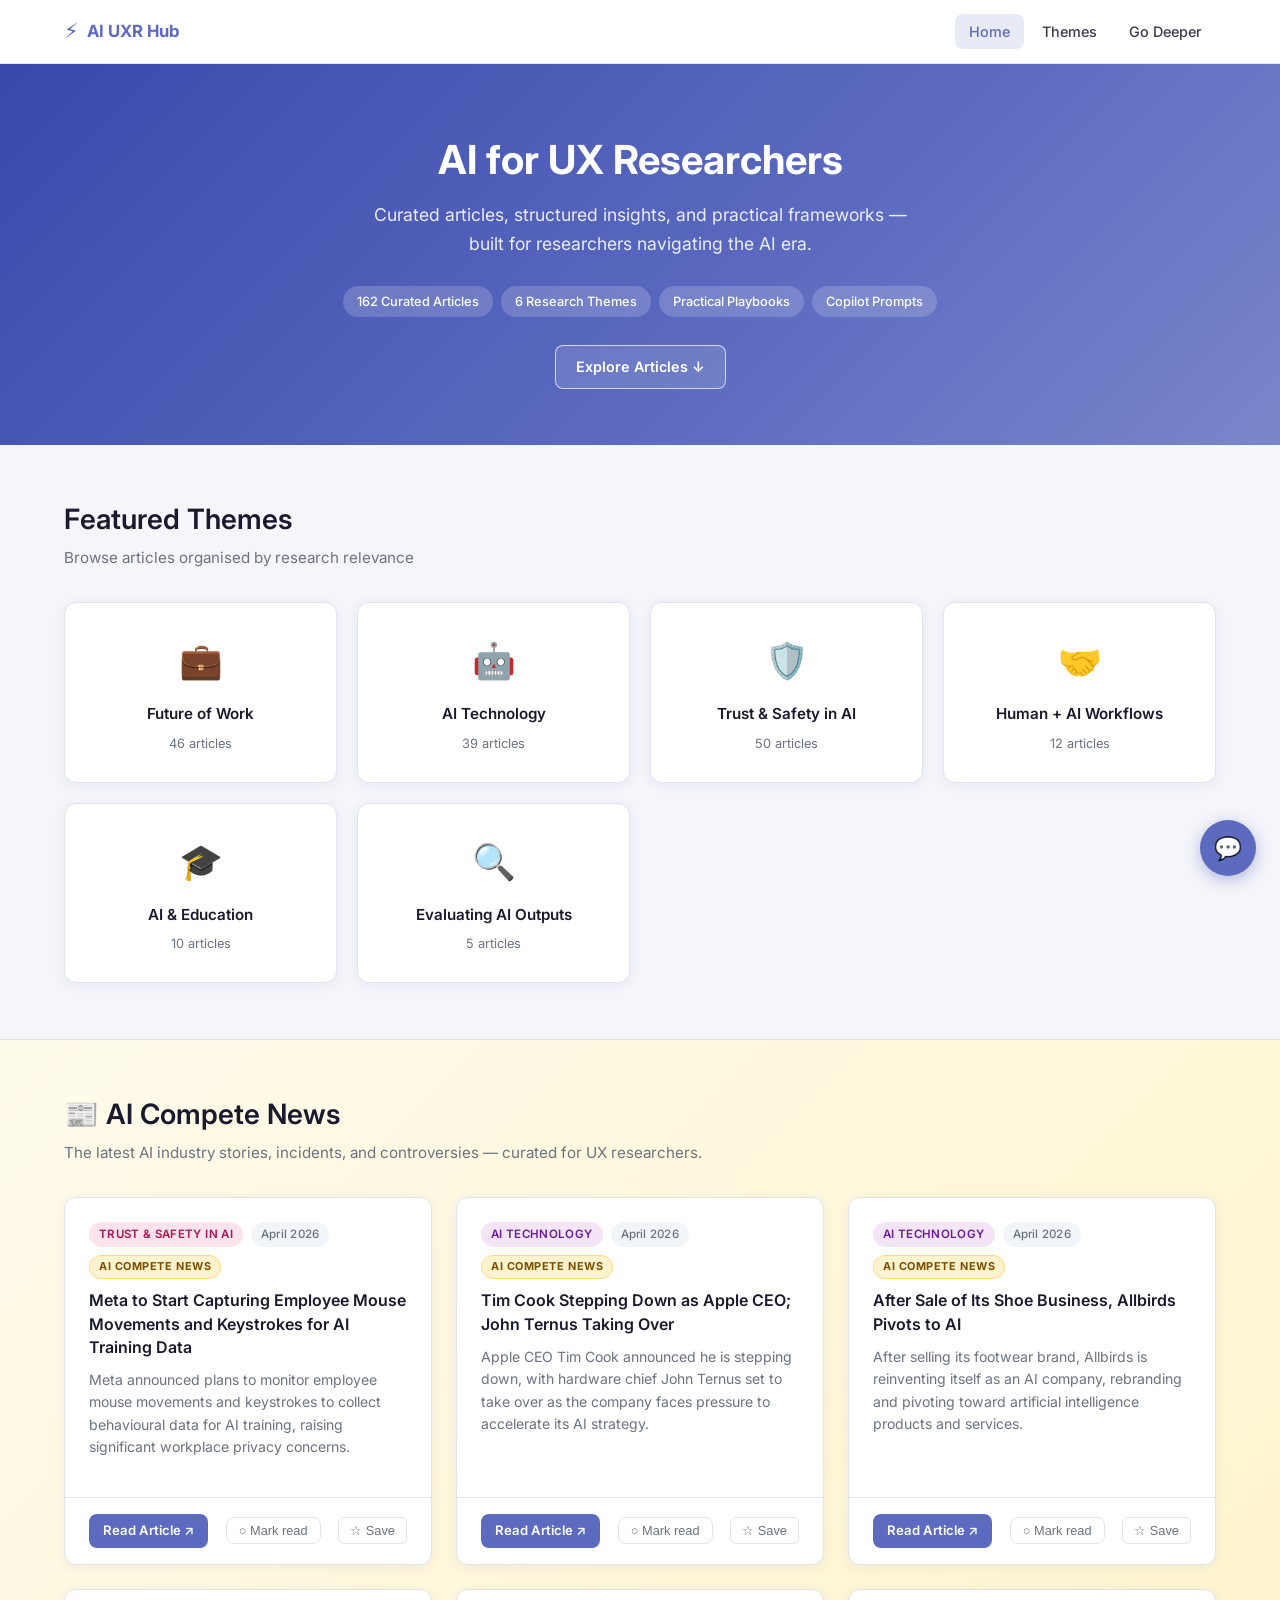
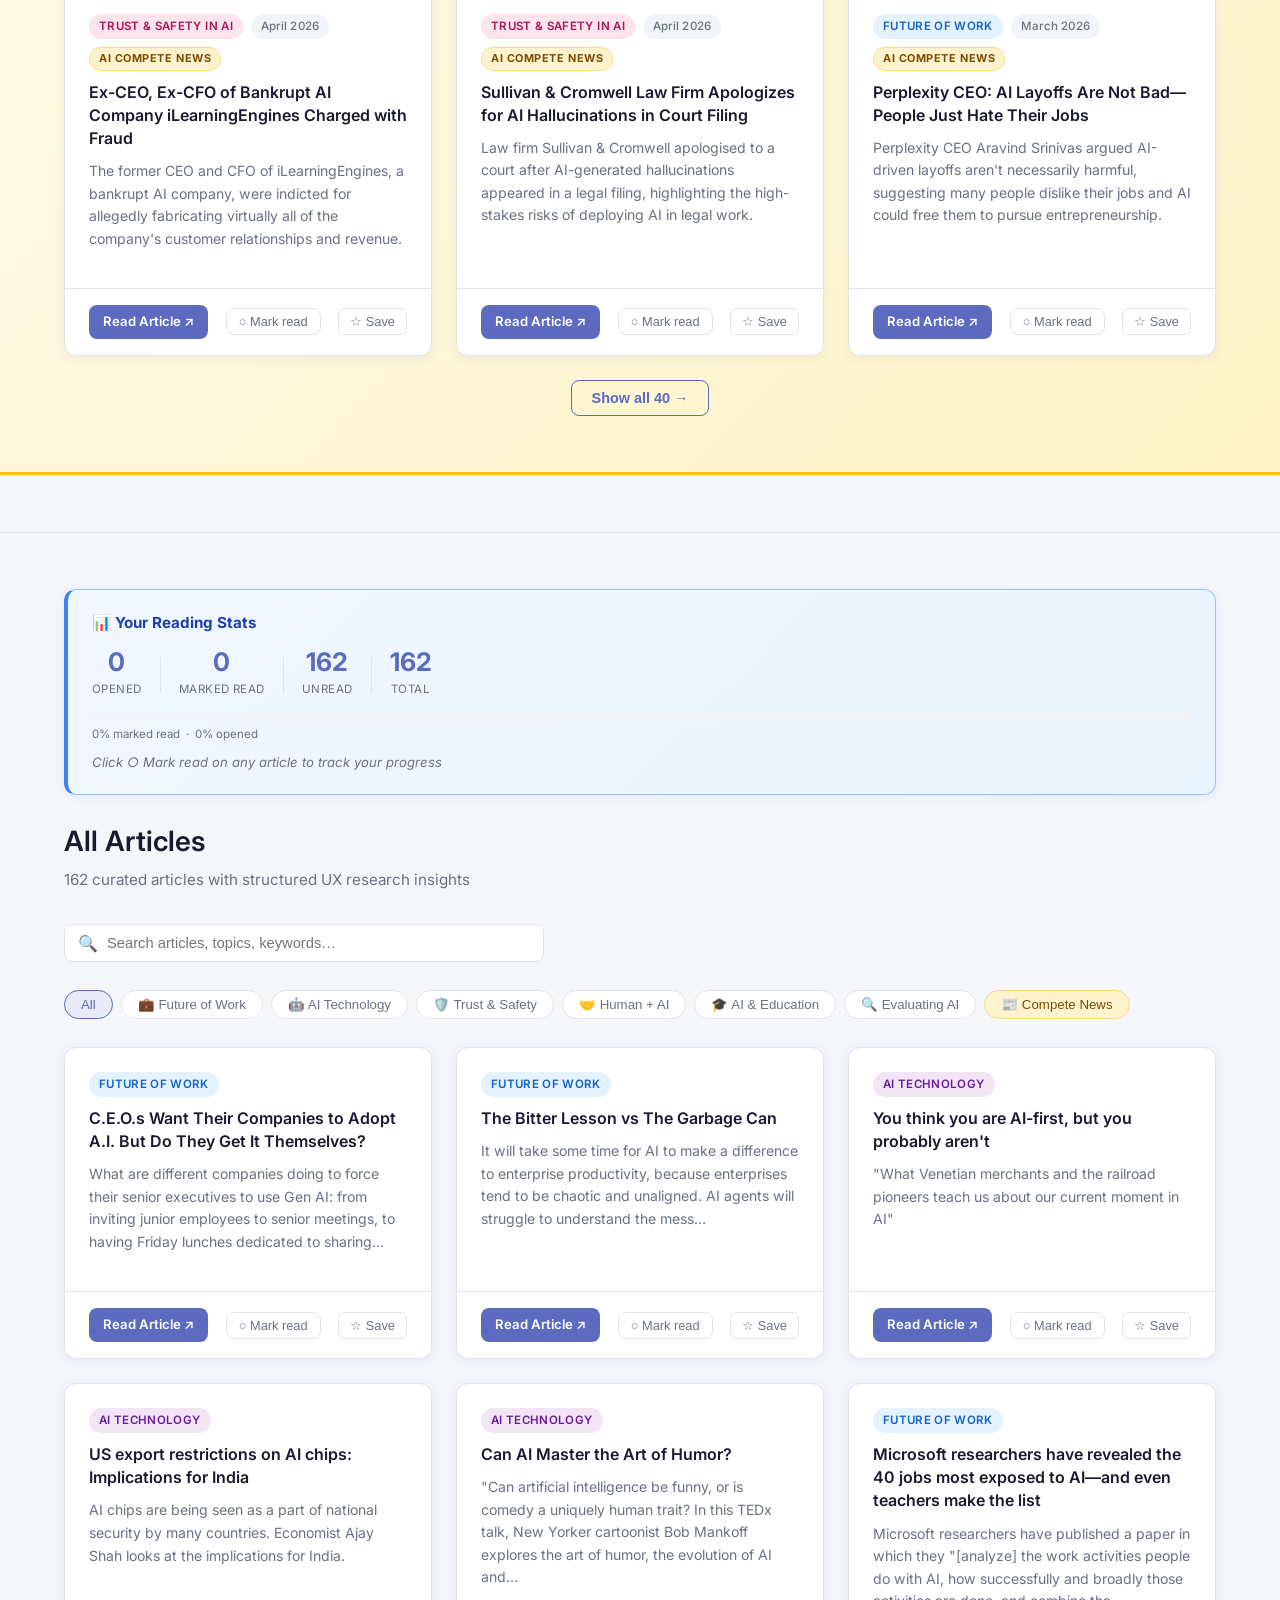
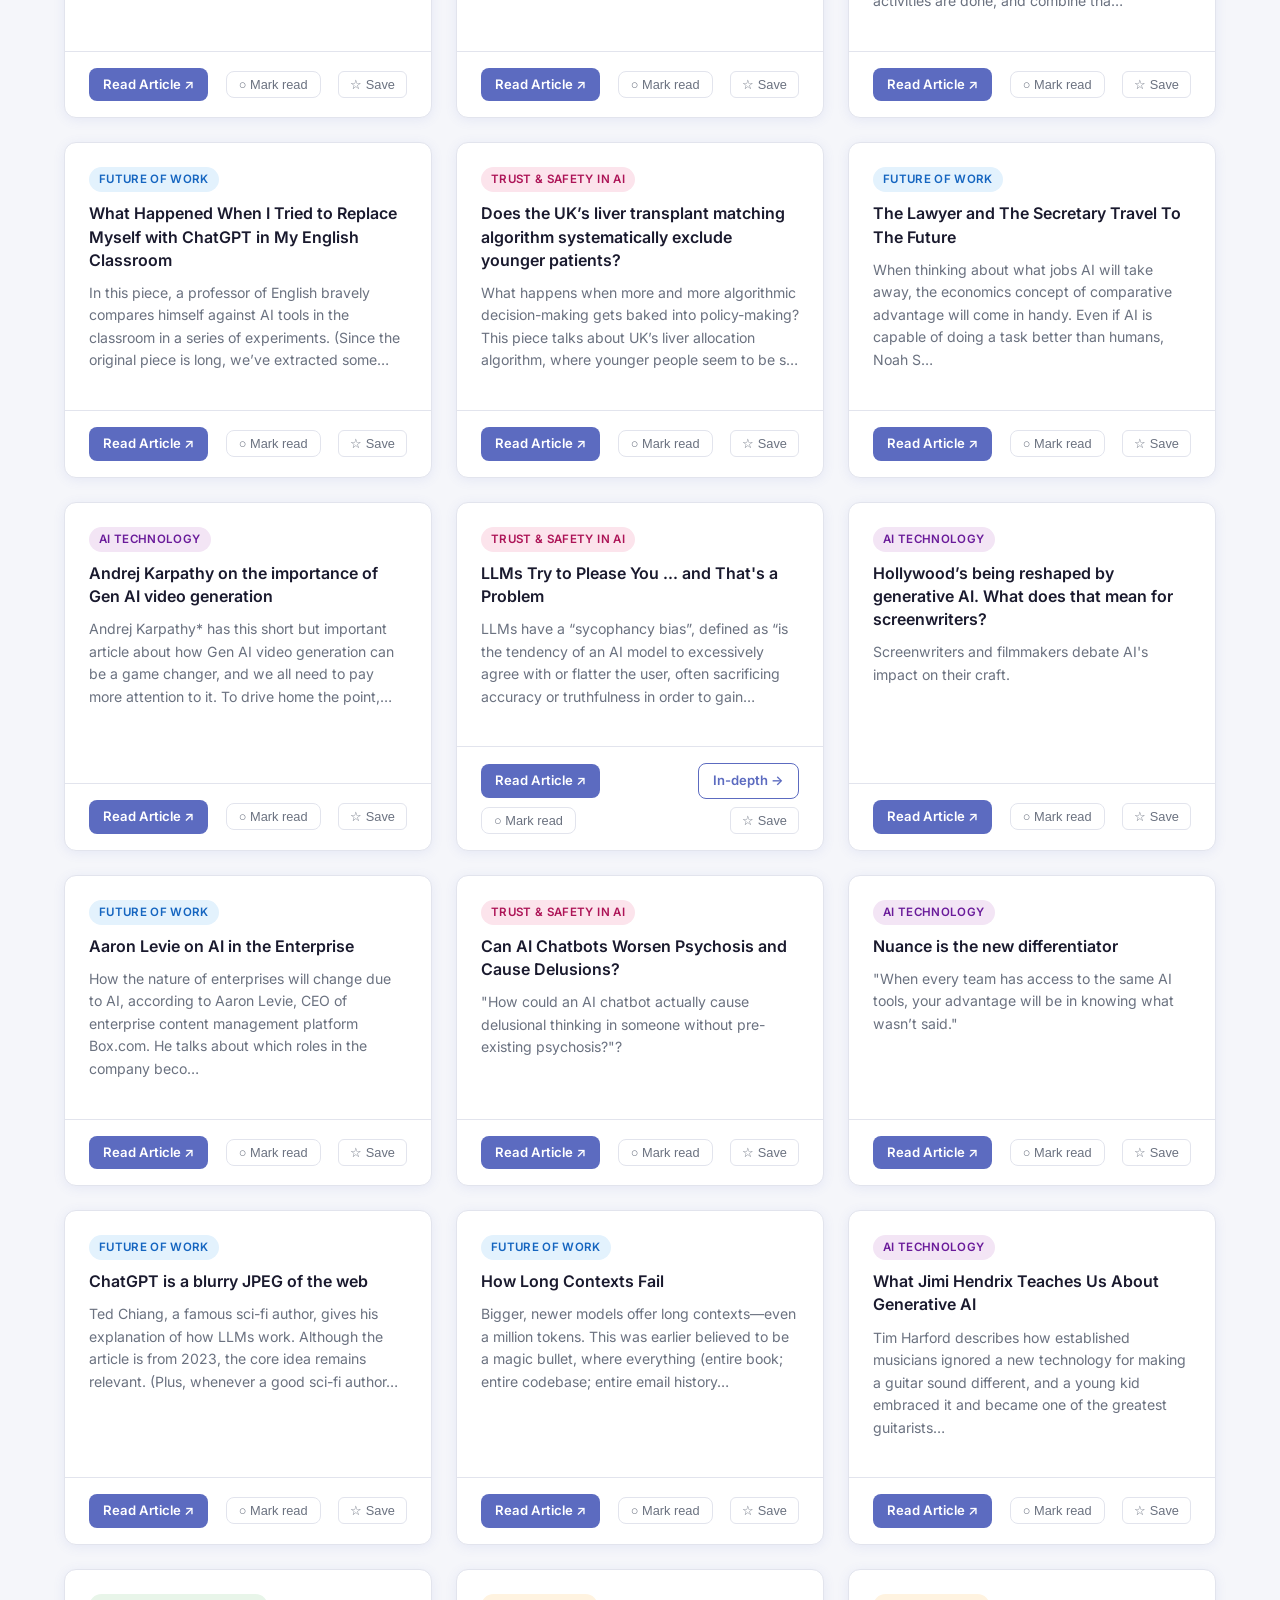
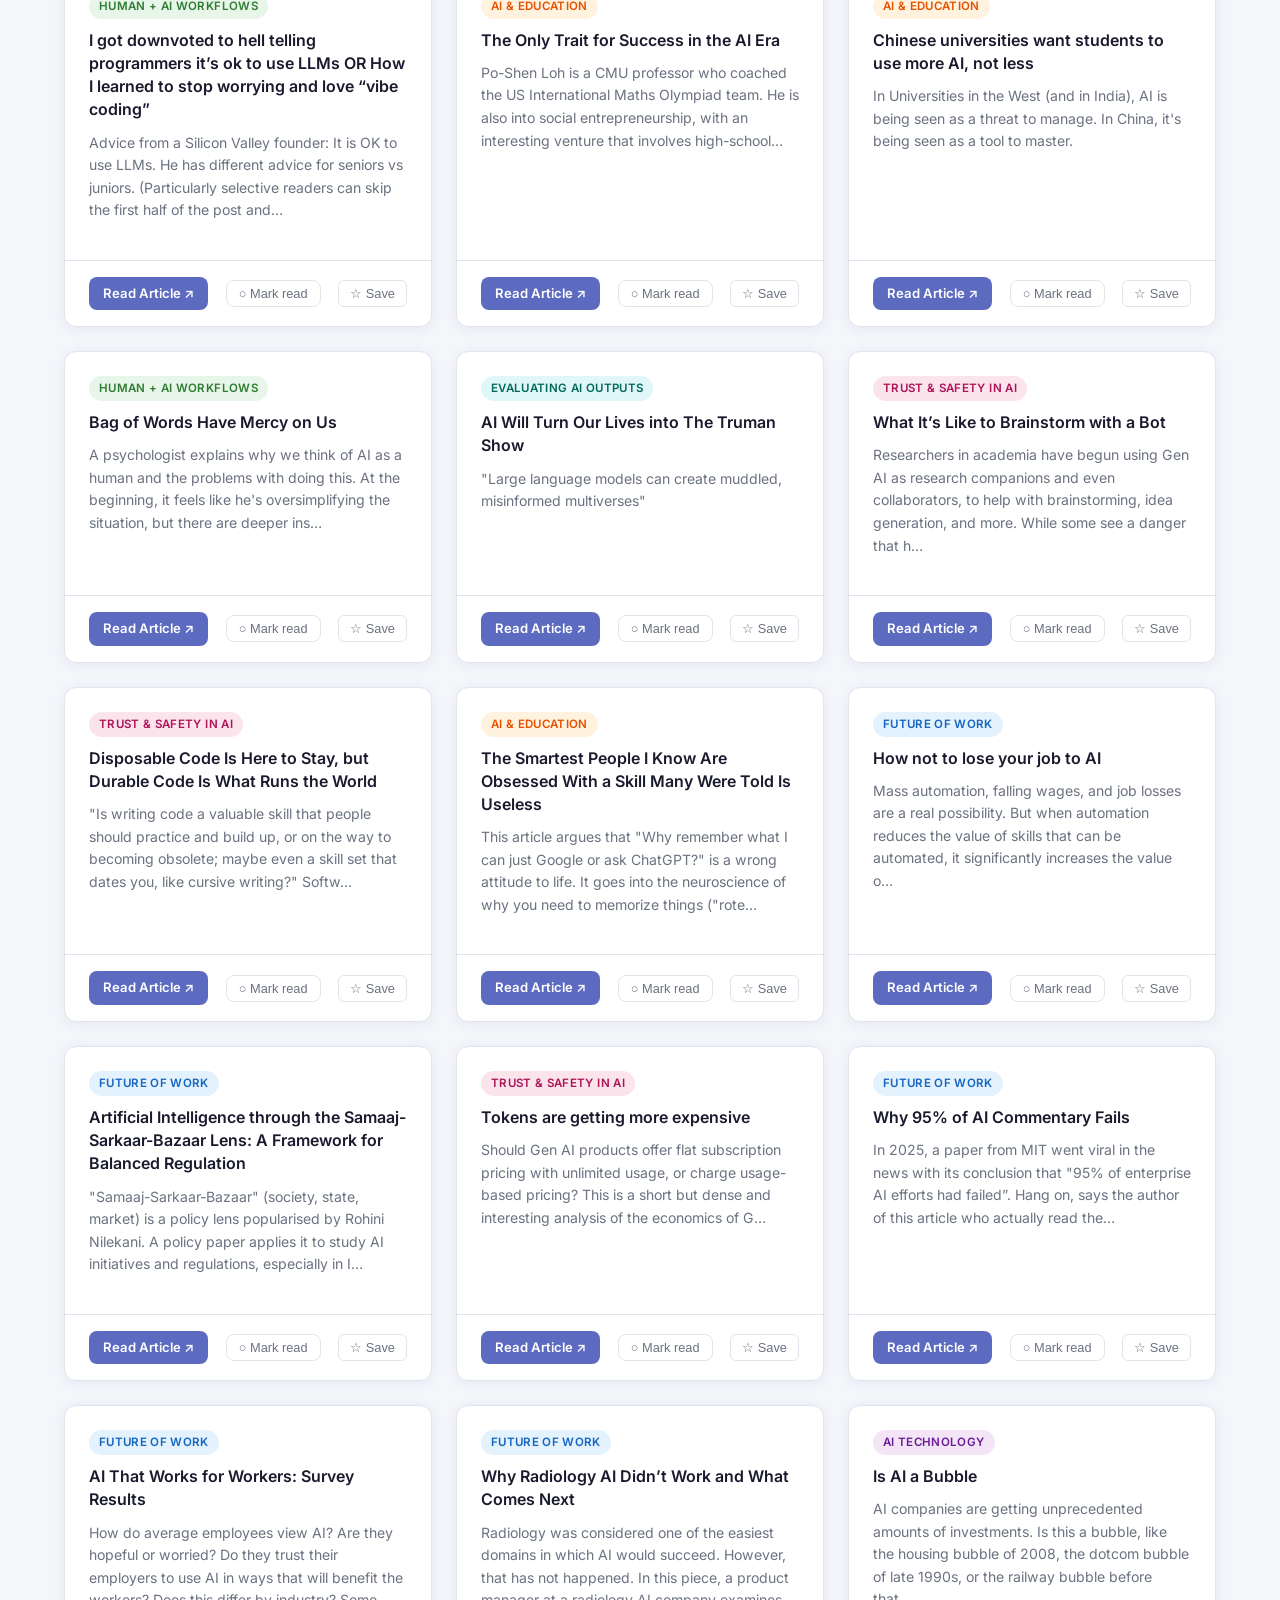
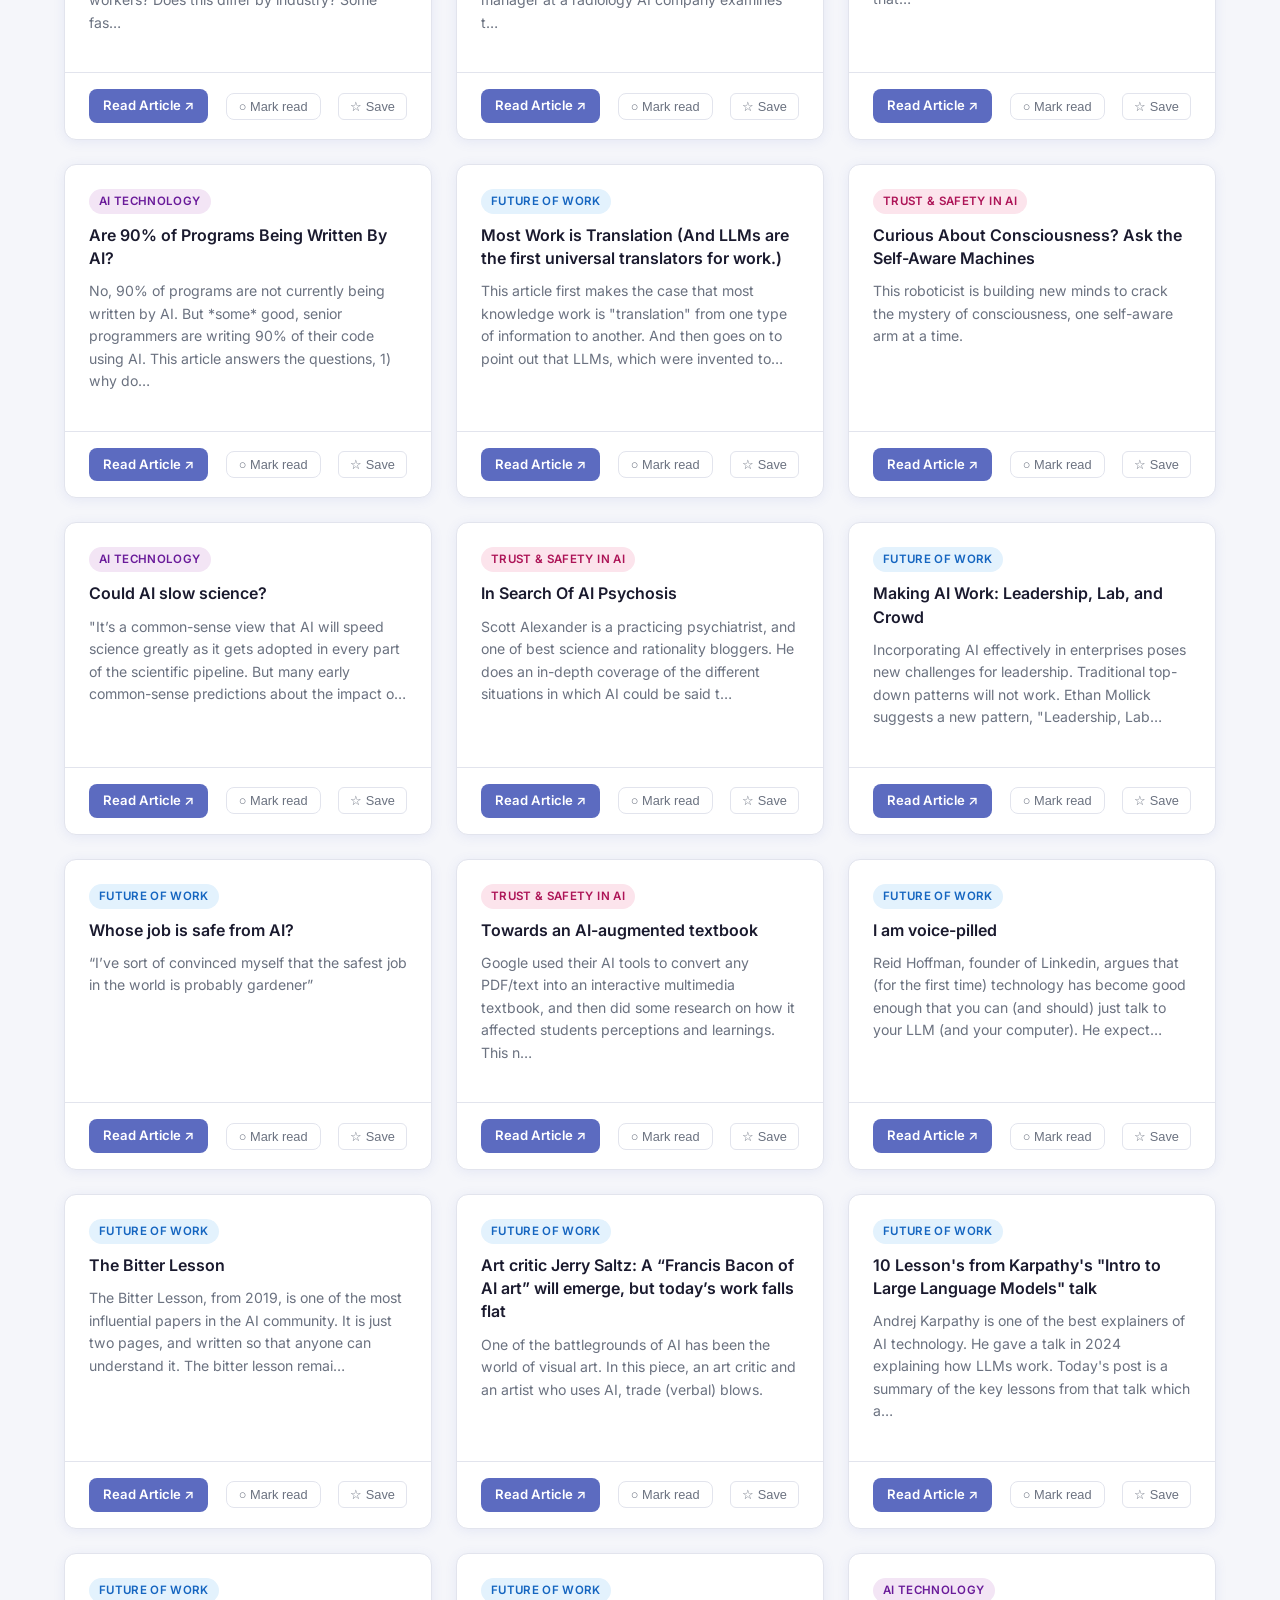
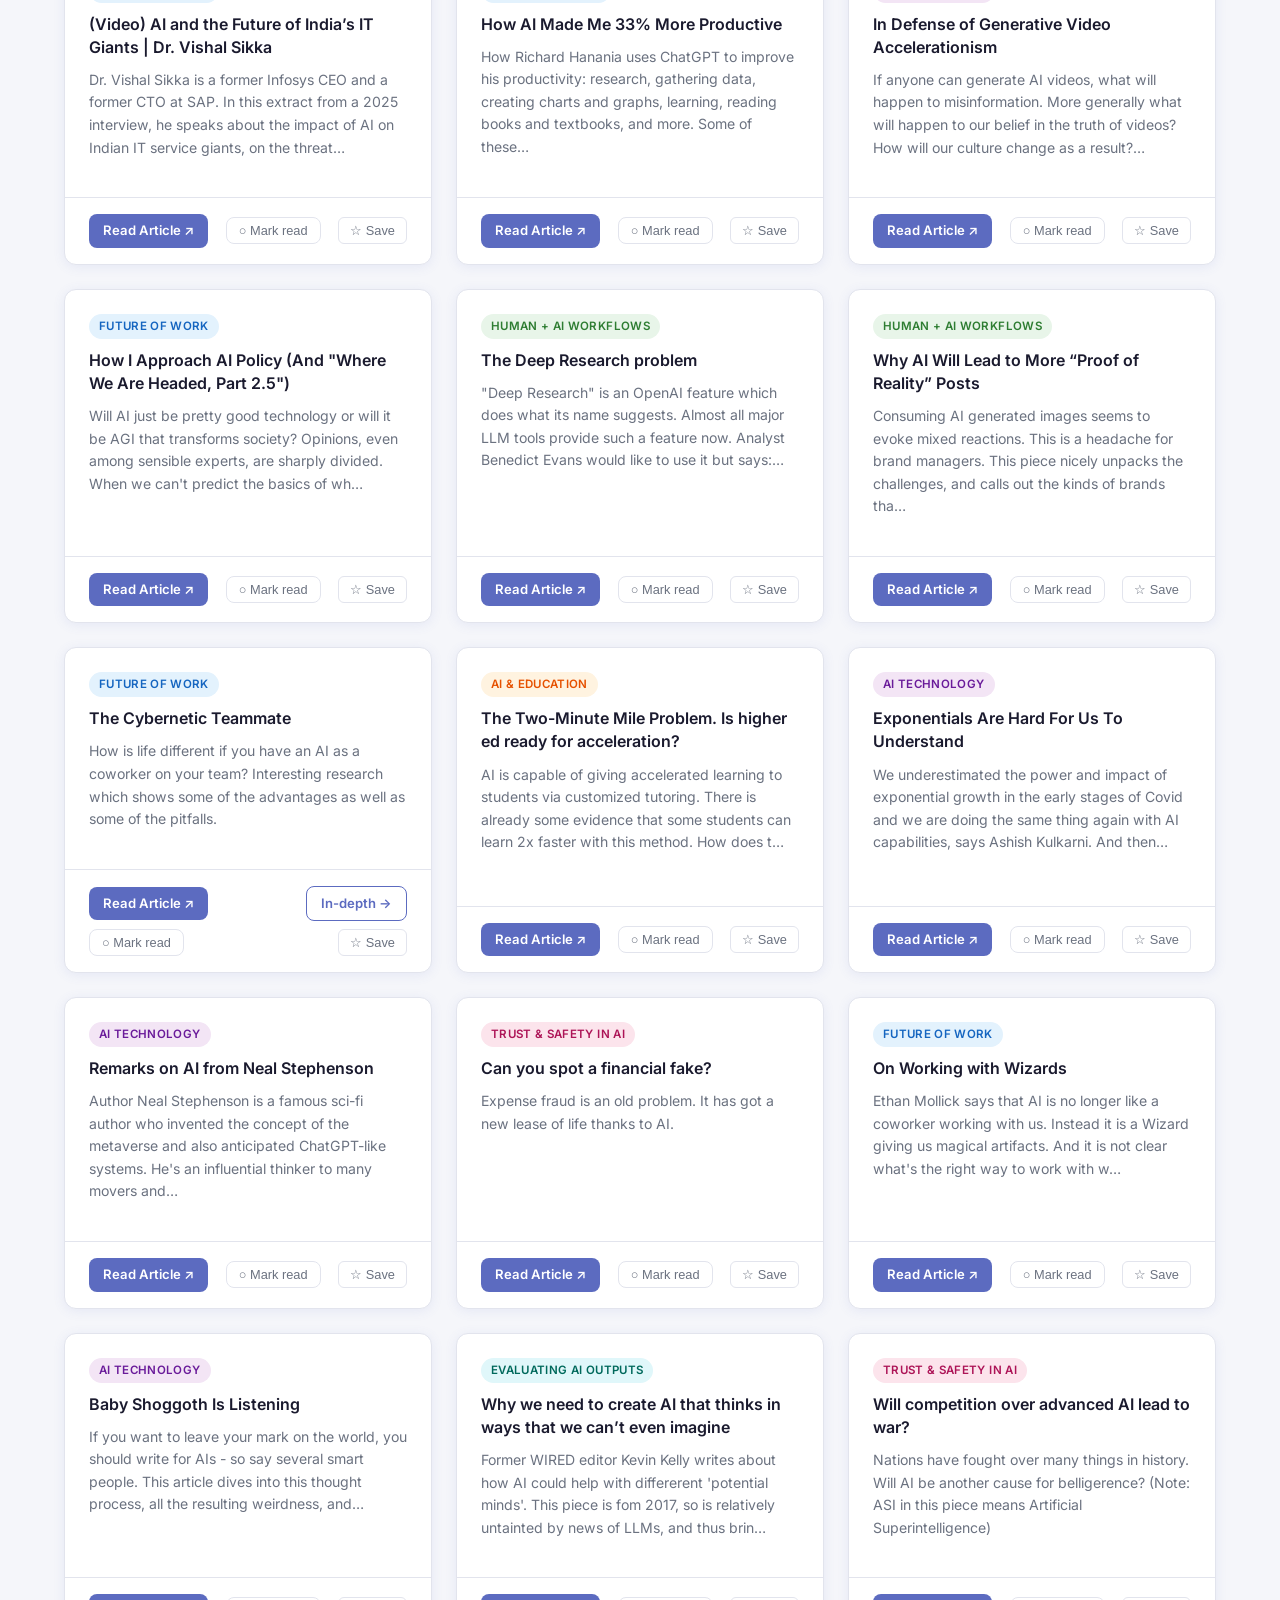
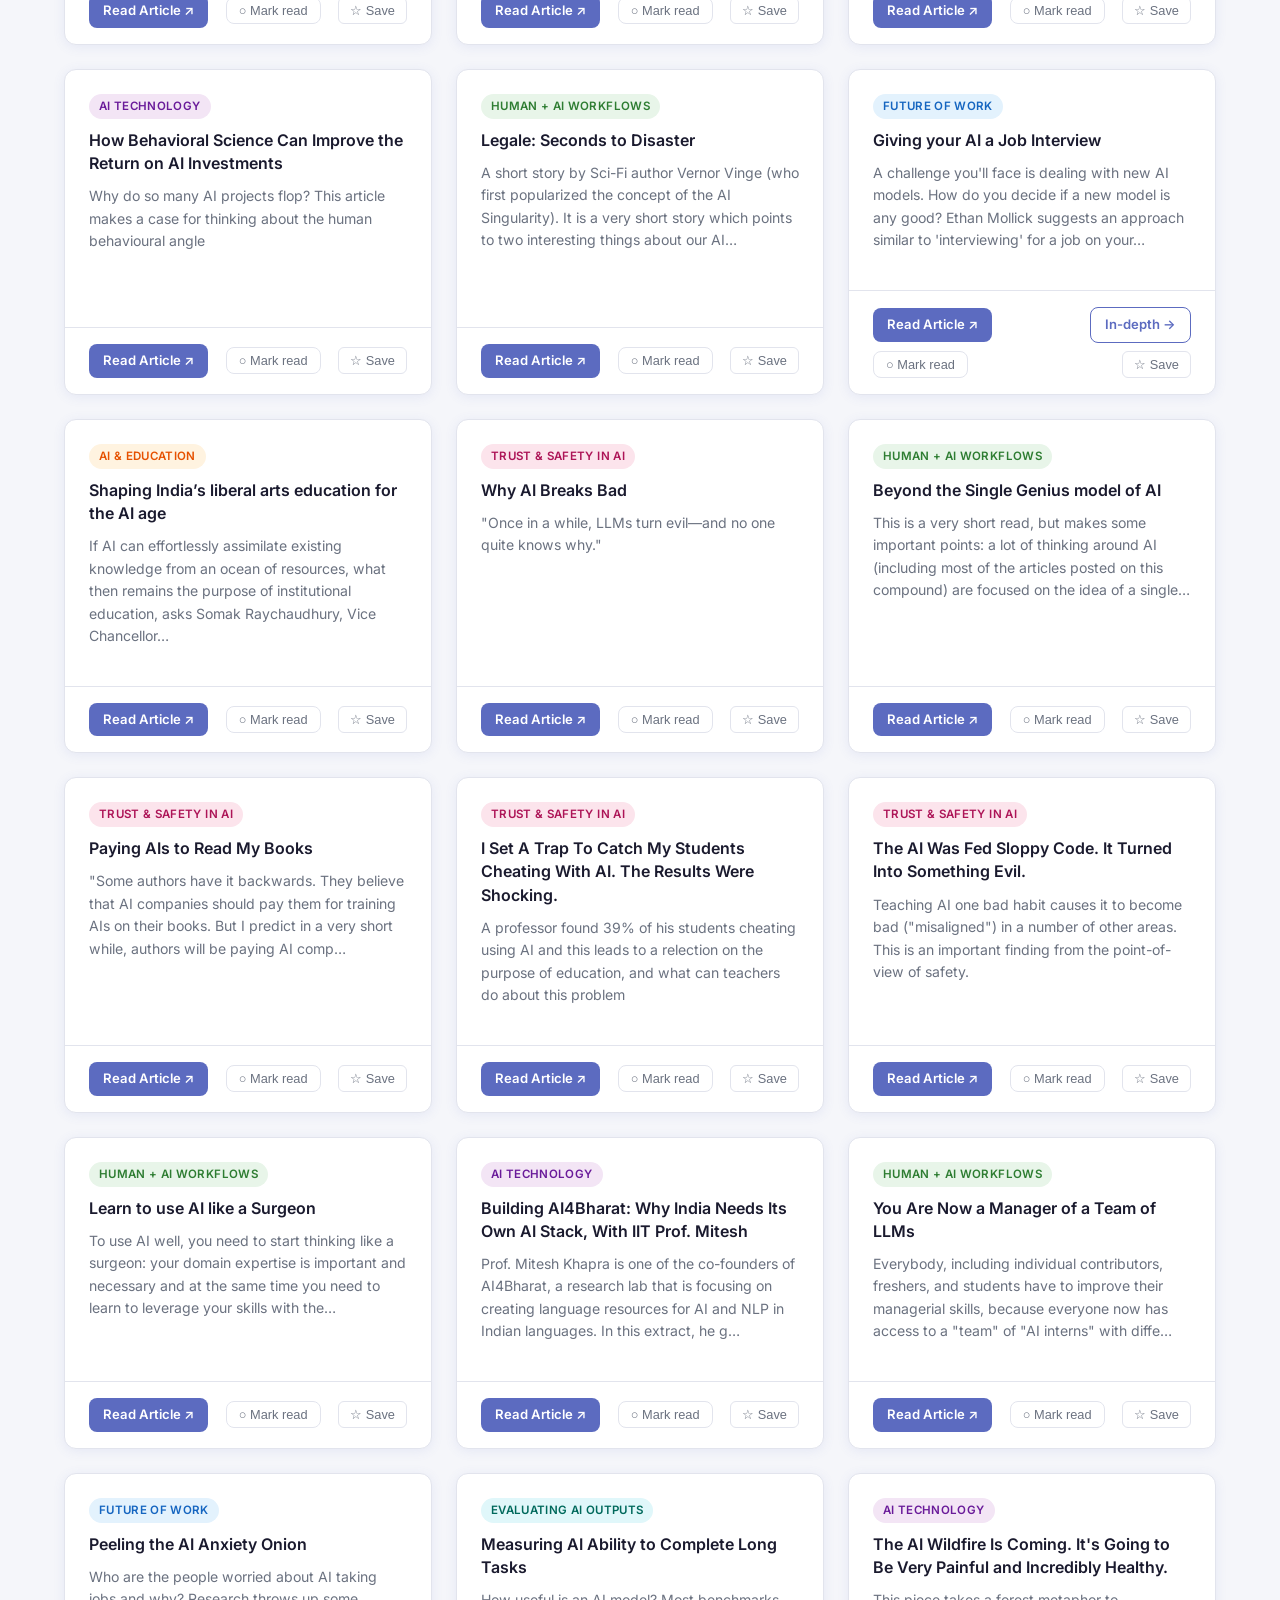
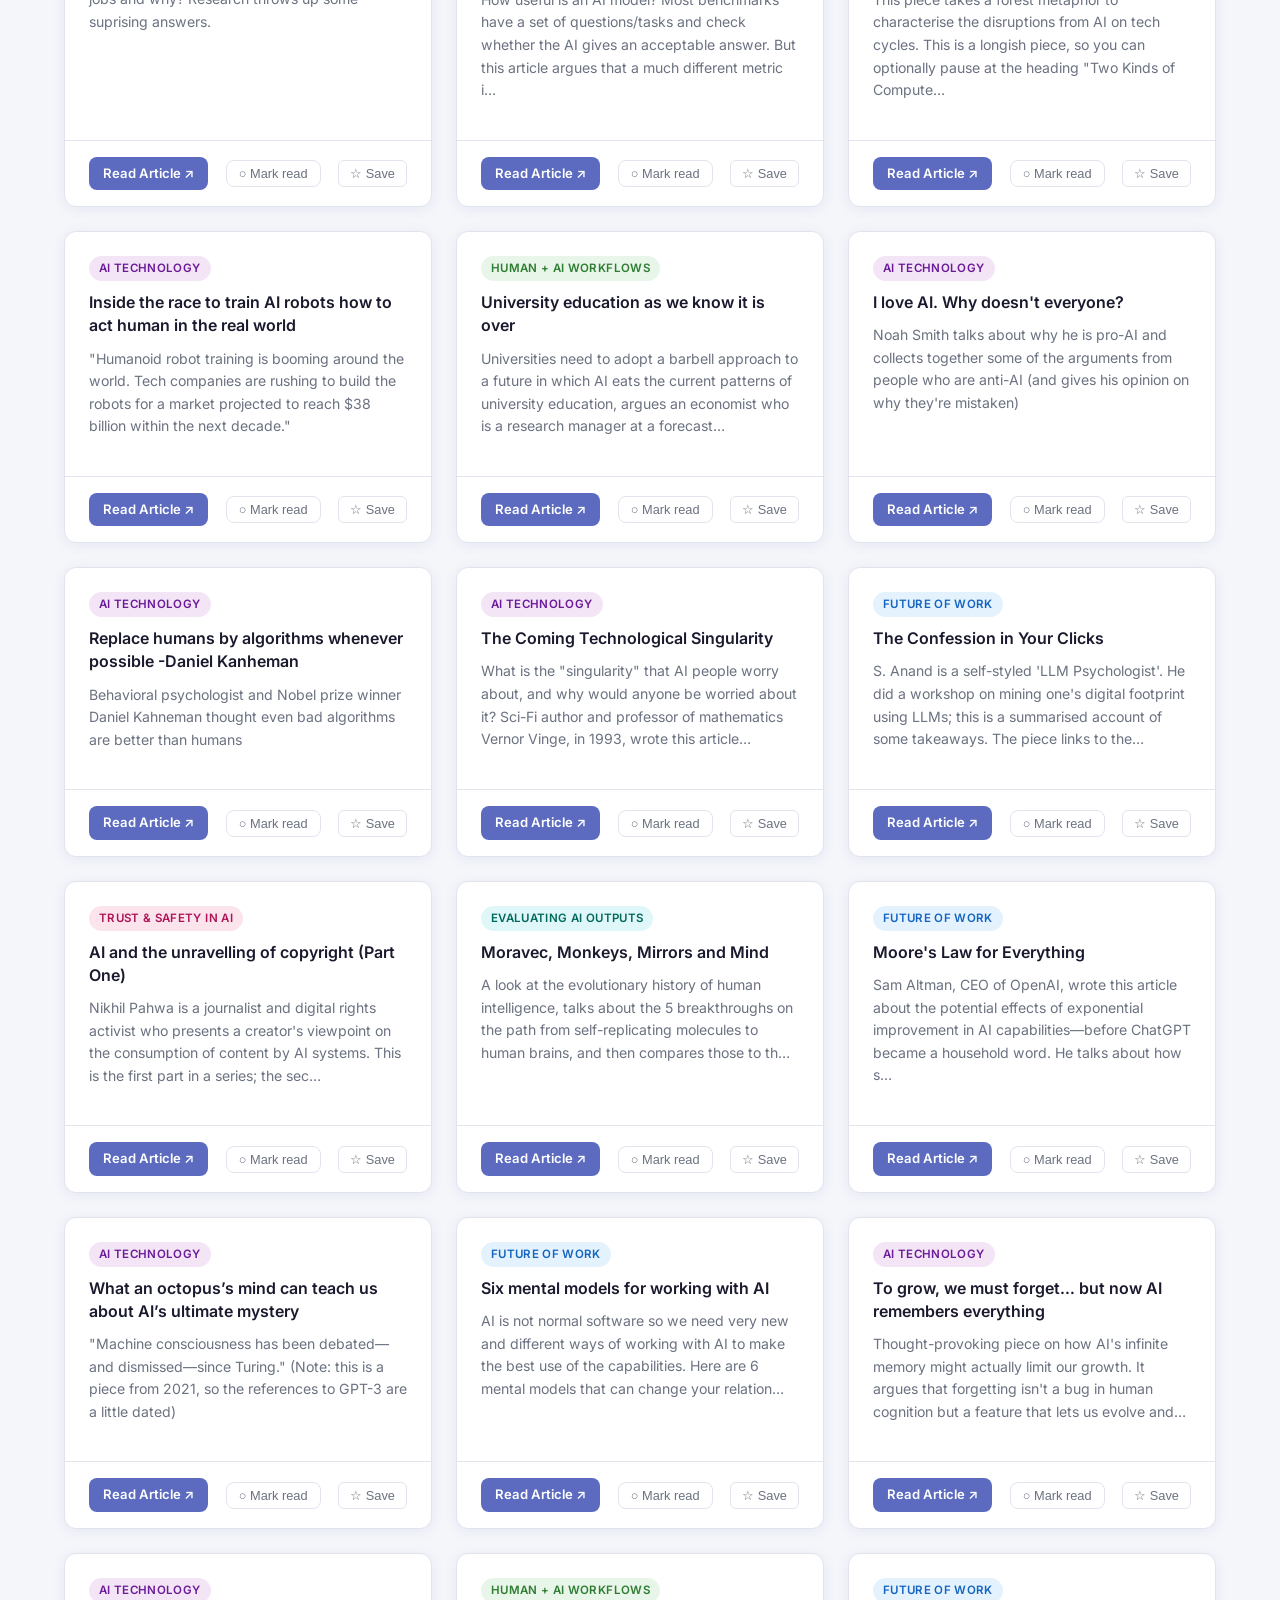
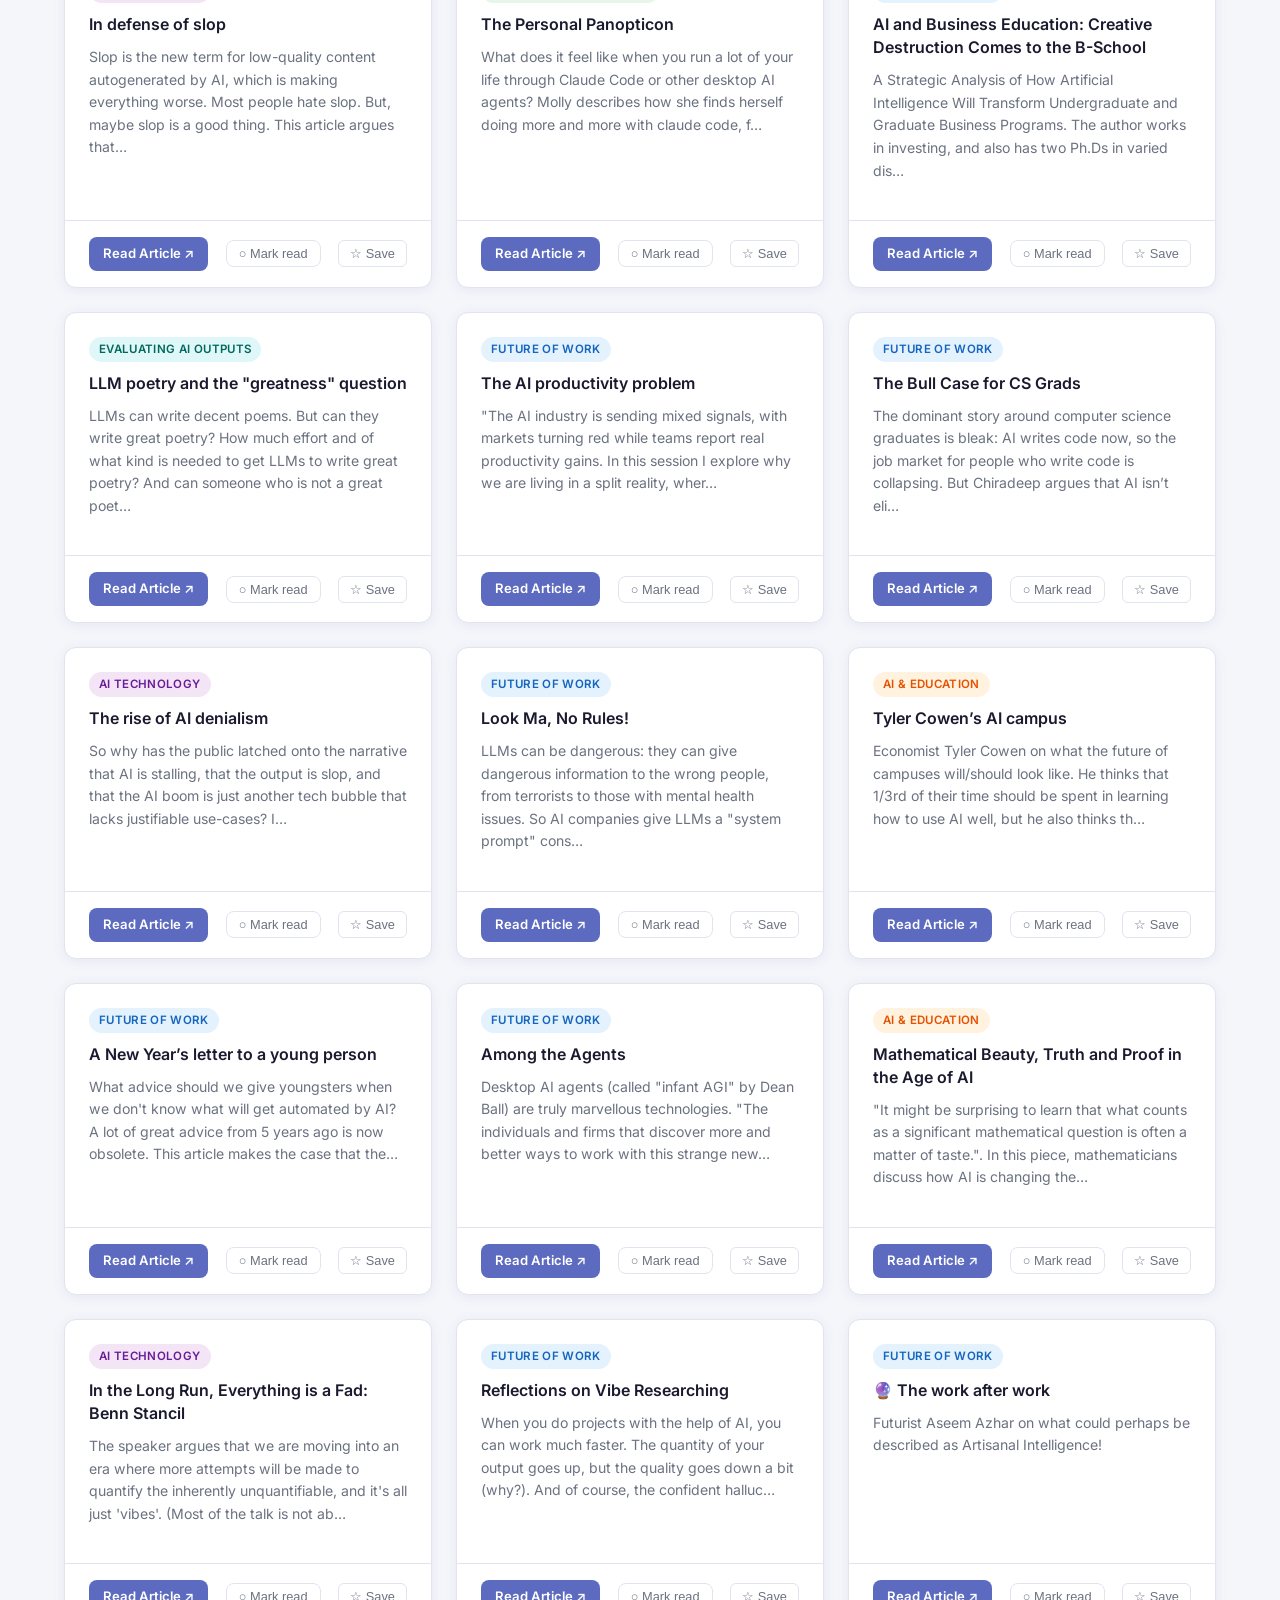
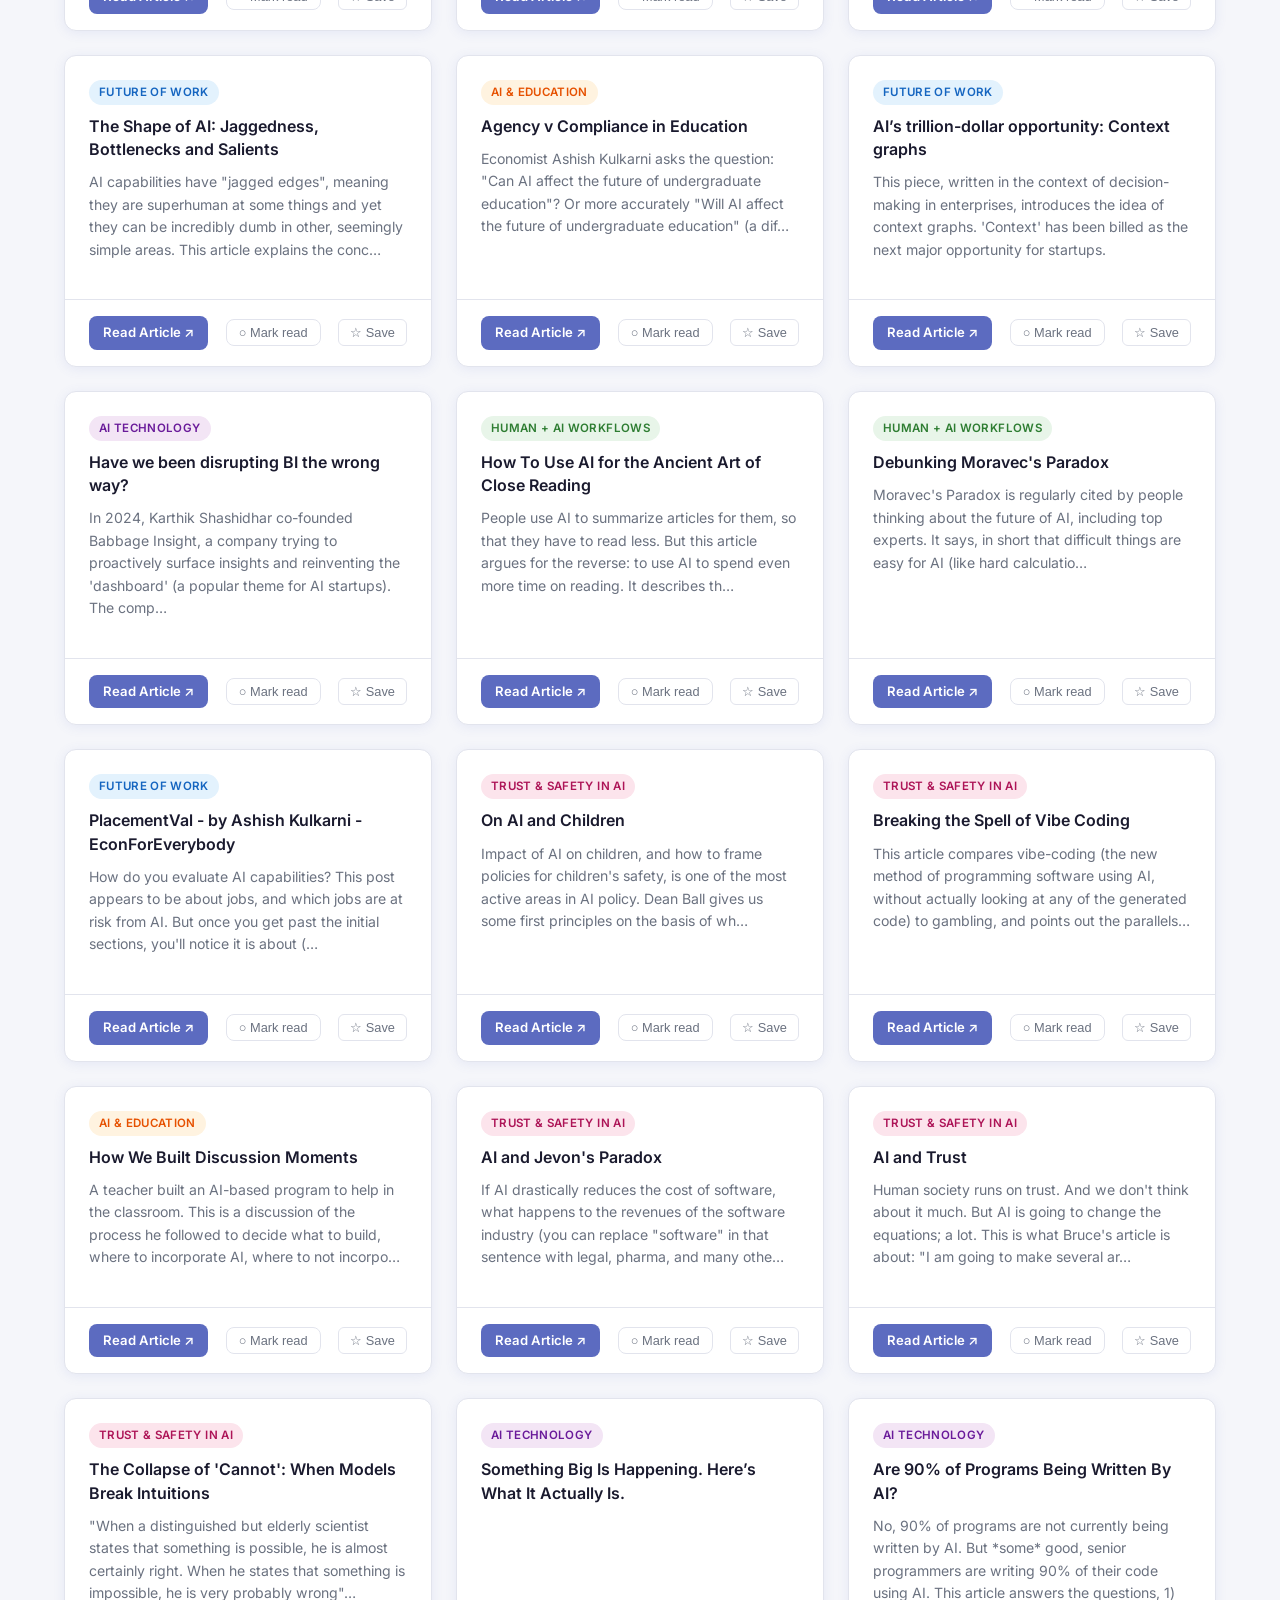
==== commit e40ca3f4: "Replace Playbook with Go Deeper section" ====
--- a/index.html
+++ b/index.html
@@ -21,7 +21,7 @@
     <div class="nav-links" id="nav-links">
       <a href="./index.html" class="active">Home</a>
       <a href="./Themes/future-of-work.html">Themes</a>
-      <a href="./PLaybook/index.html">Playbook</a>
+      <a href="./PLaybook/index.html">Go Deeper</a>
     </div>
     <button class="nav-menu-btn" aria-label="Toggle menu" aria-expanded="false">
       <span></span><span></span><span></span>
@@ -216,6 +216,11 @@
   </div>
 </section>
 
+<!-- ── Back to Top ────────────────────────────── -->
+<div style="text-align:center;padding:32px 0 0;">
+  <a href="#" class="btn btn-outline" style="display:inline-block;">🚀 Free ride to the top</a>
+</div>
+
 <!-- ── Footer ─────────────────────────────────── -->
 <footer class="footer" role="contentinfo">
   <div class="footer-inner">
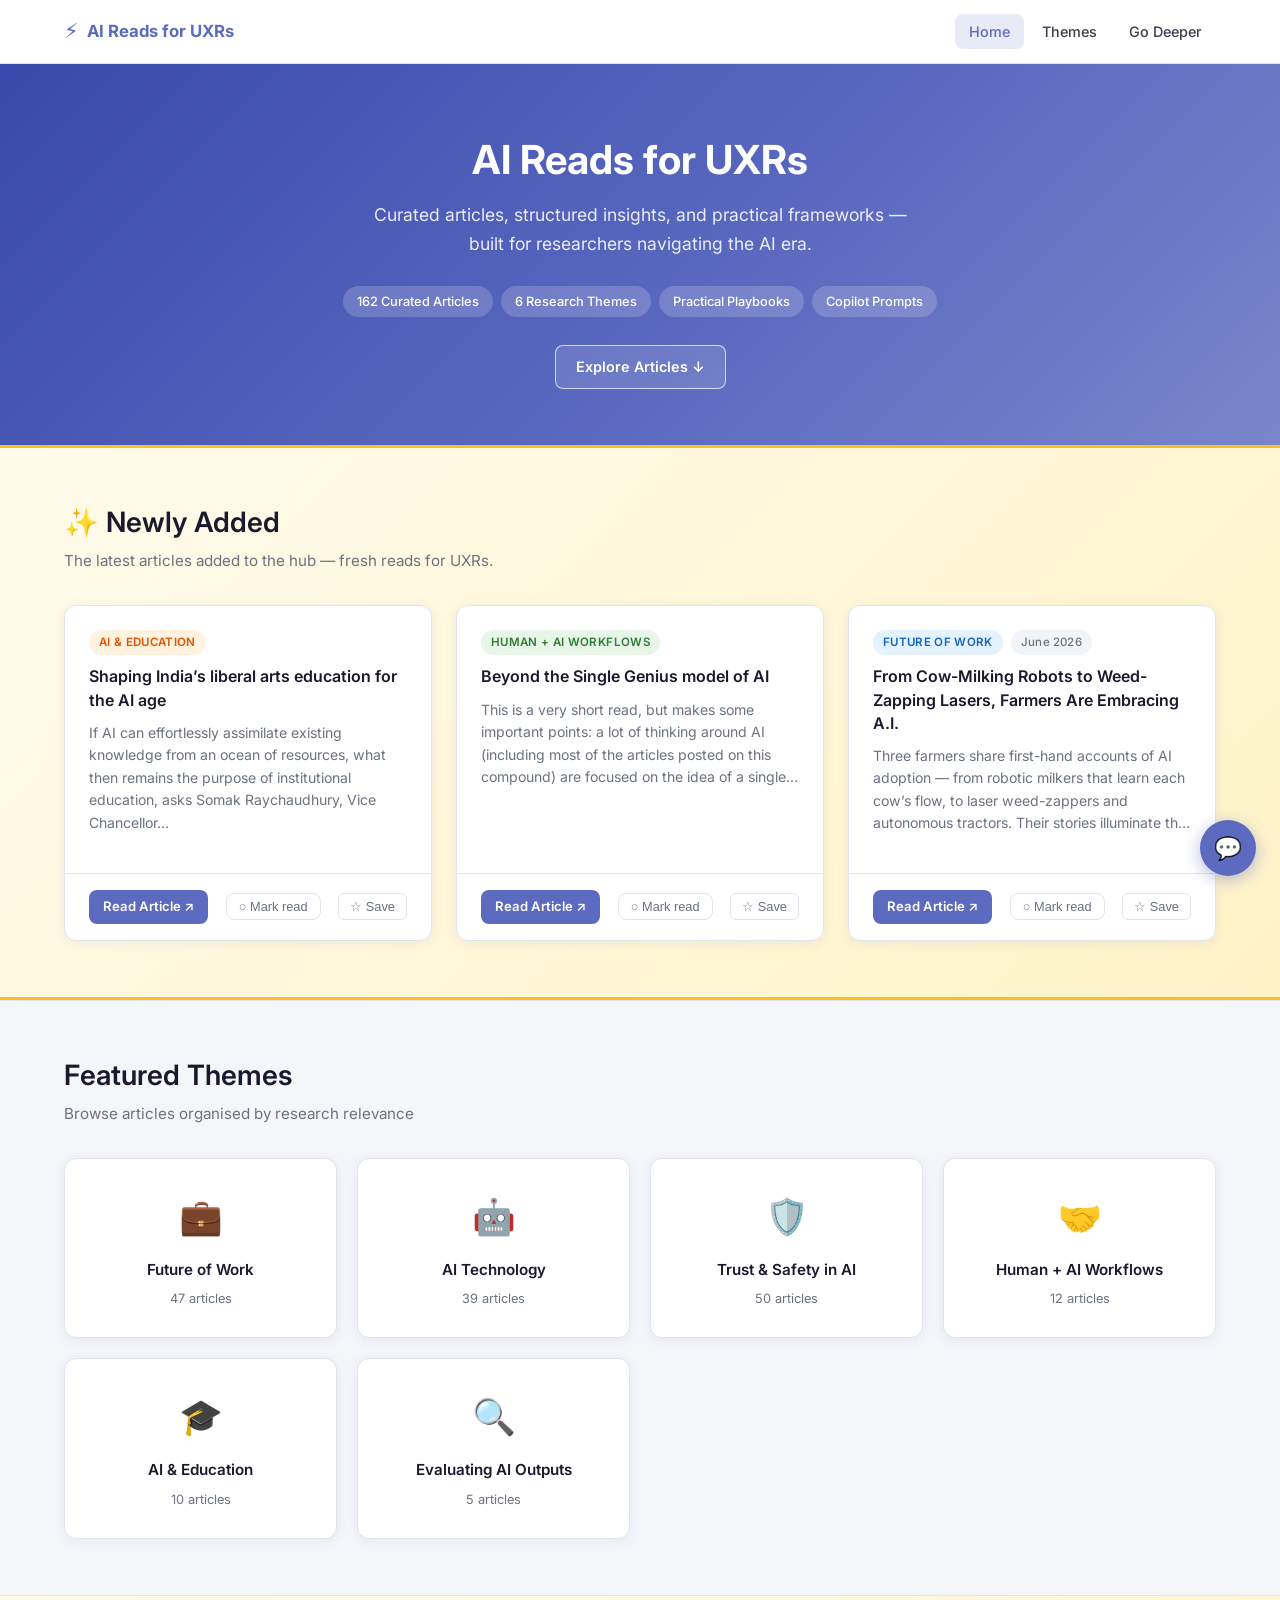
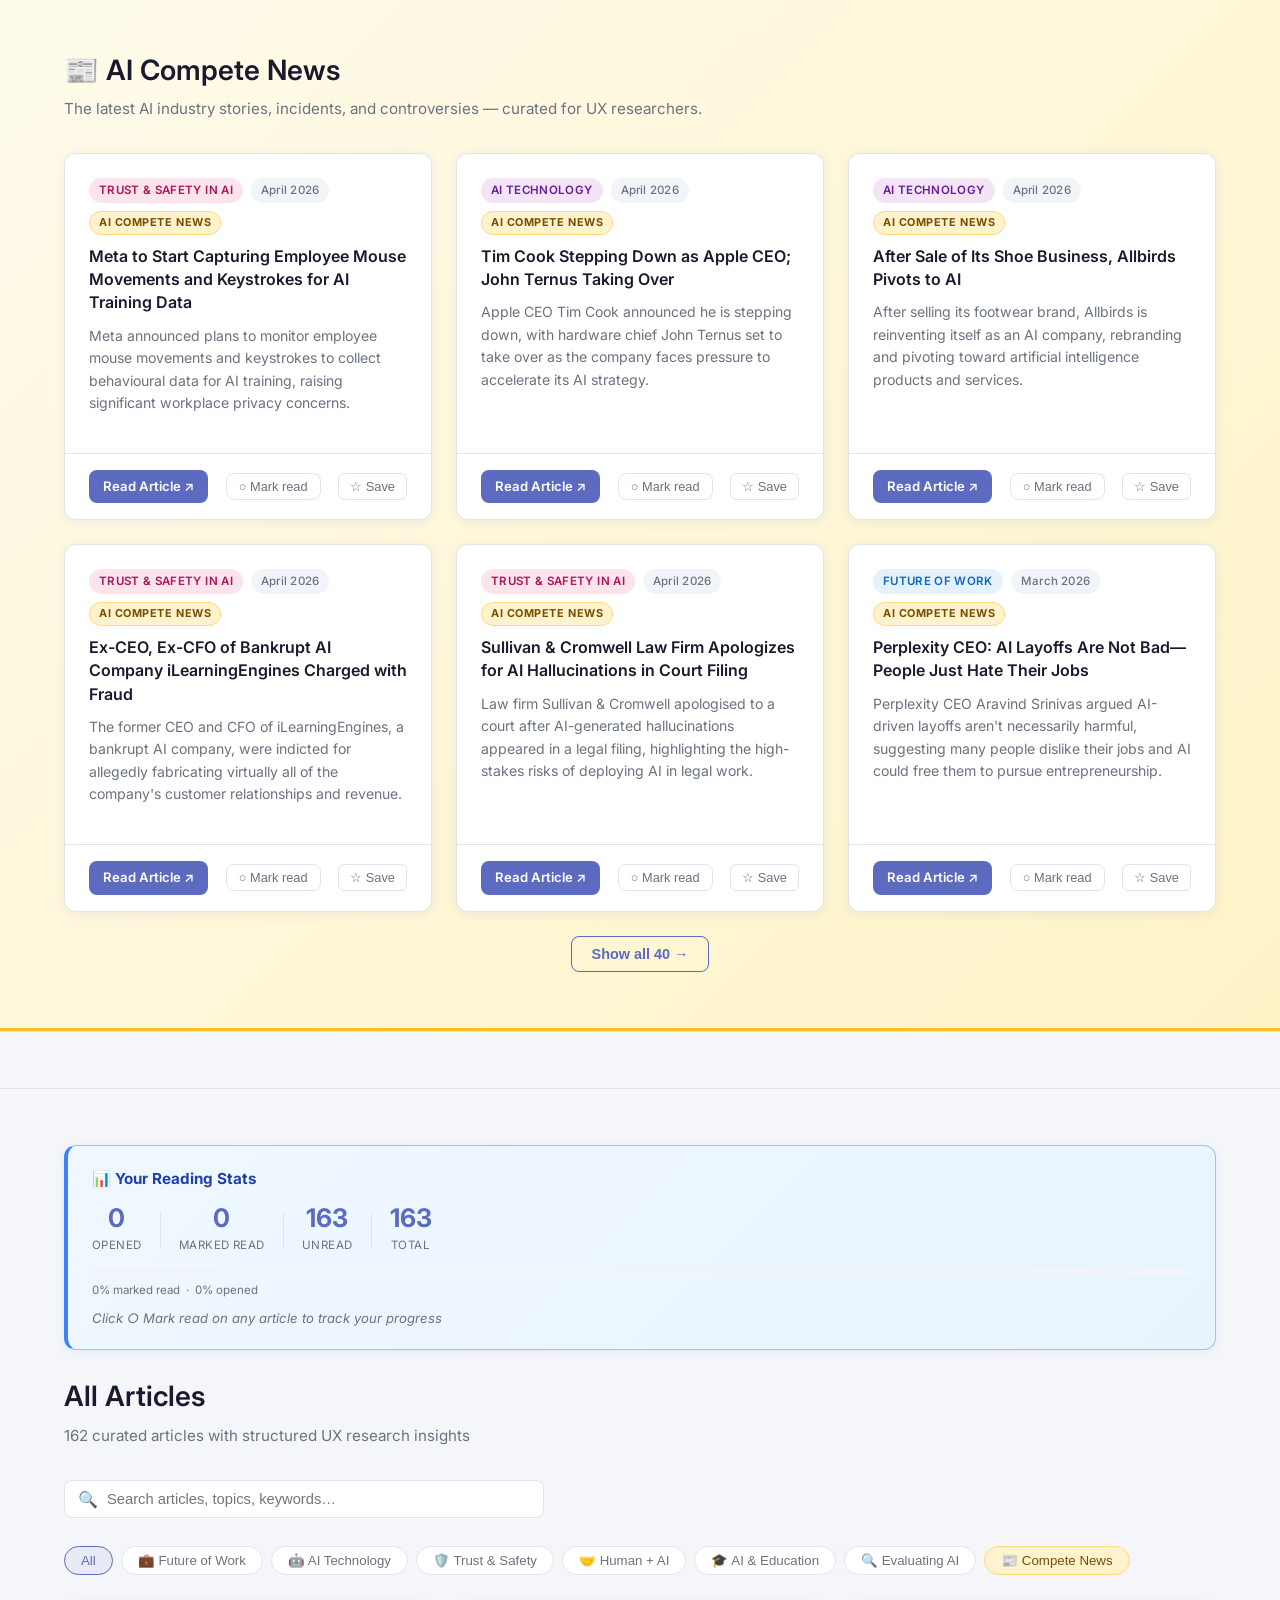
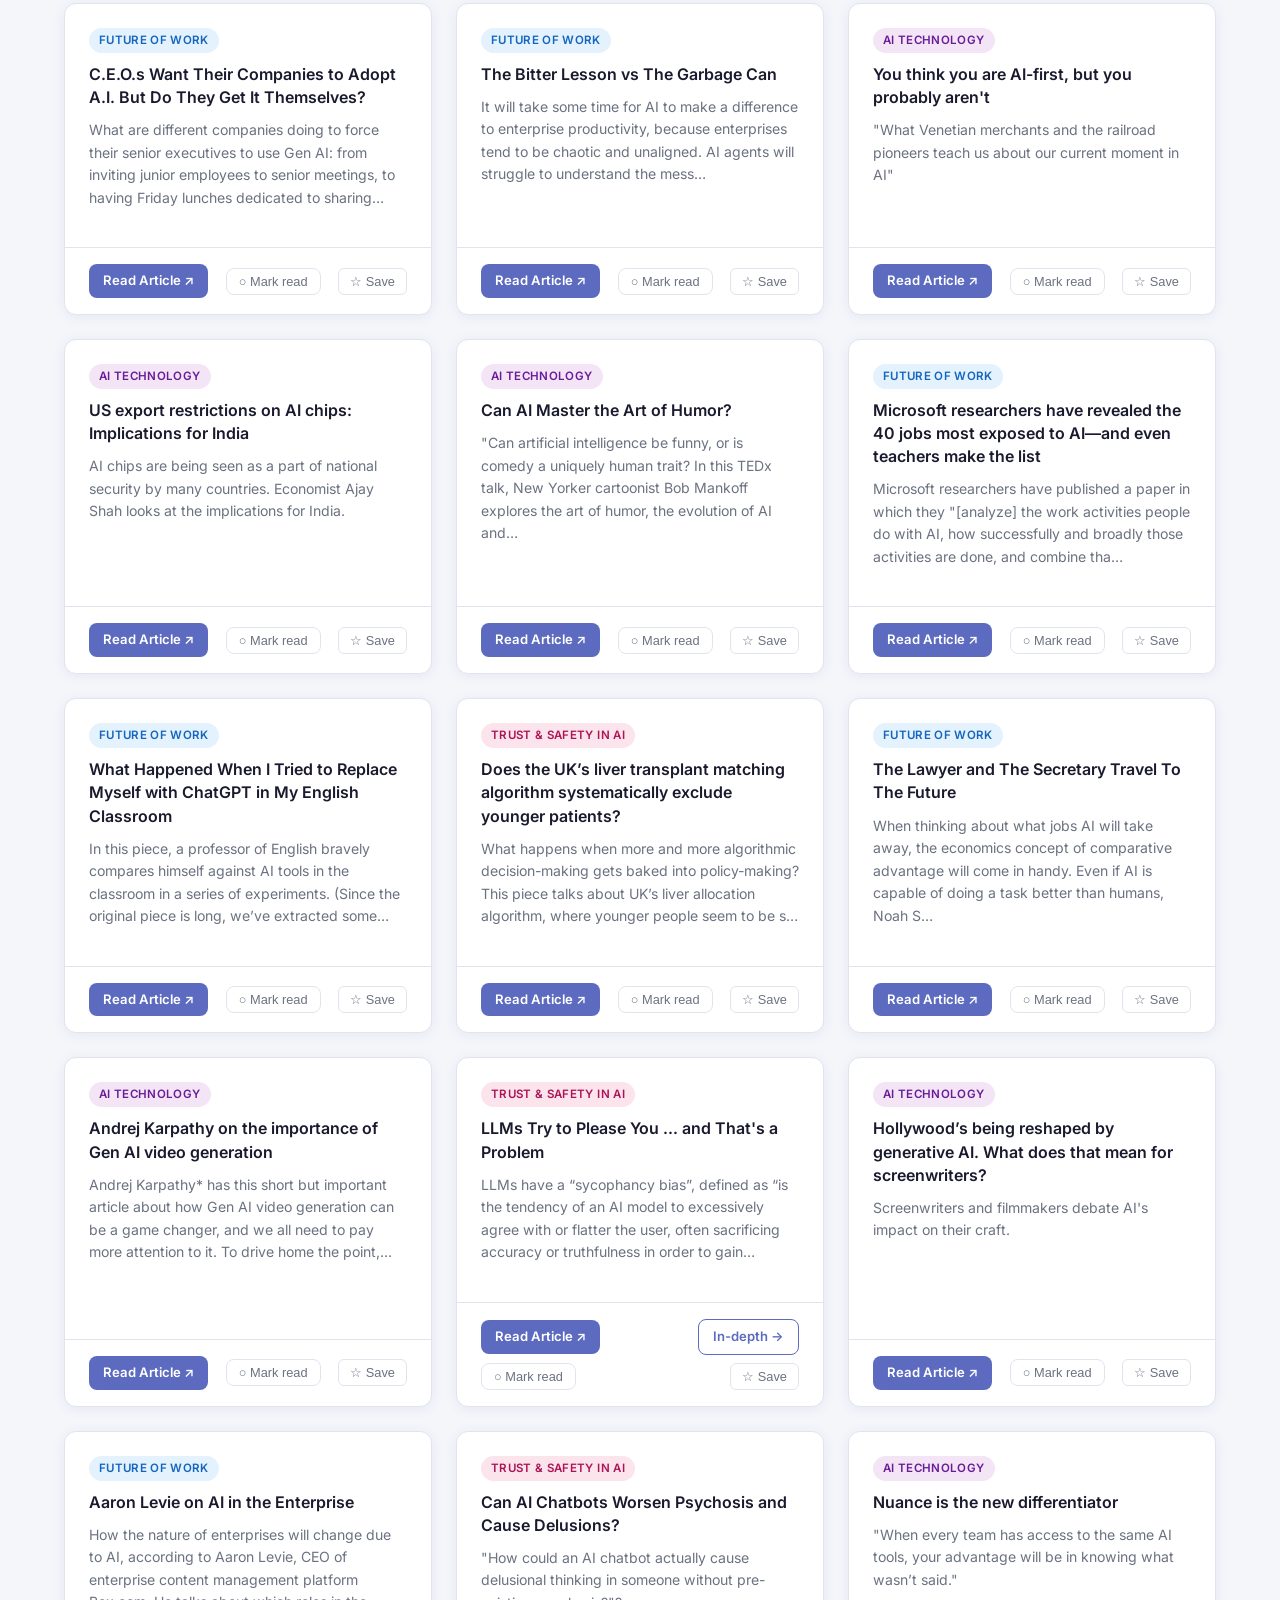
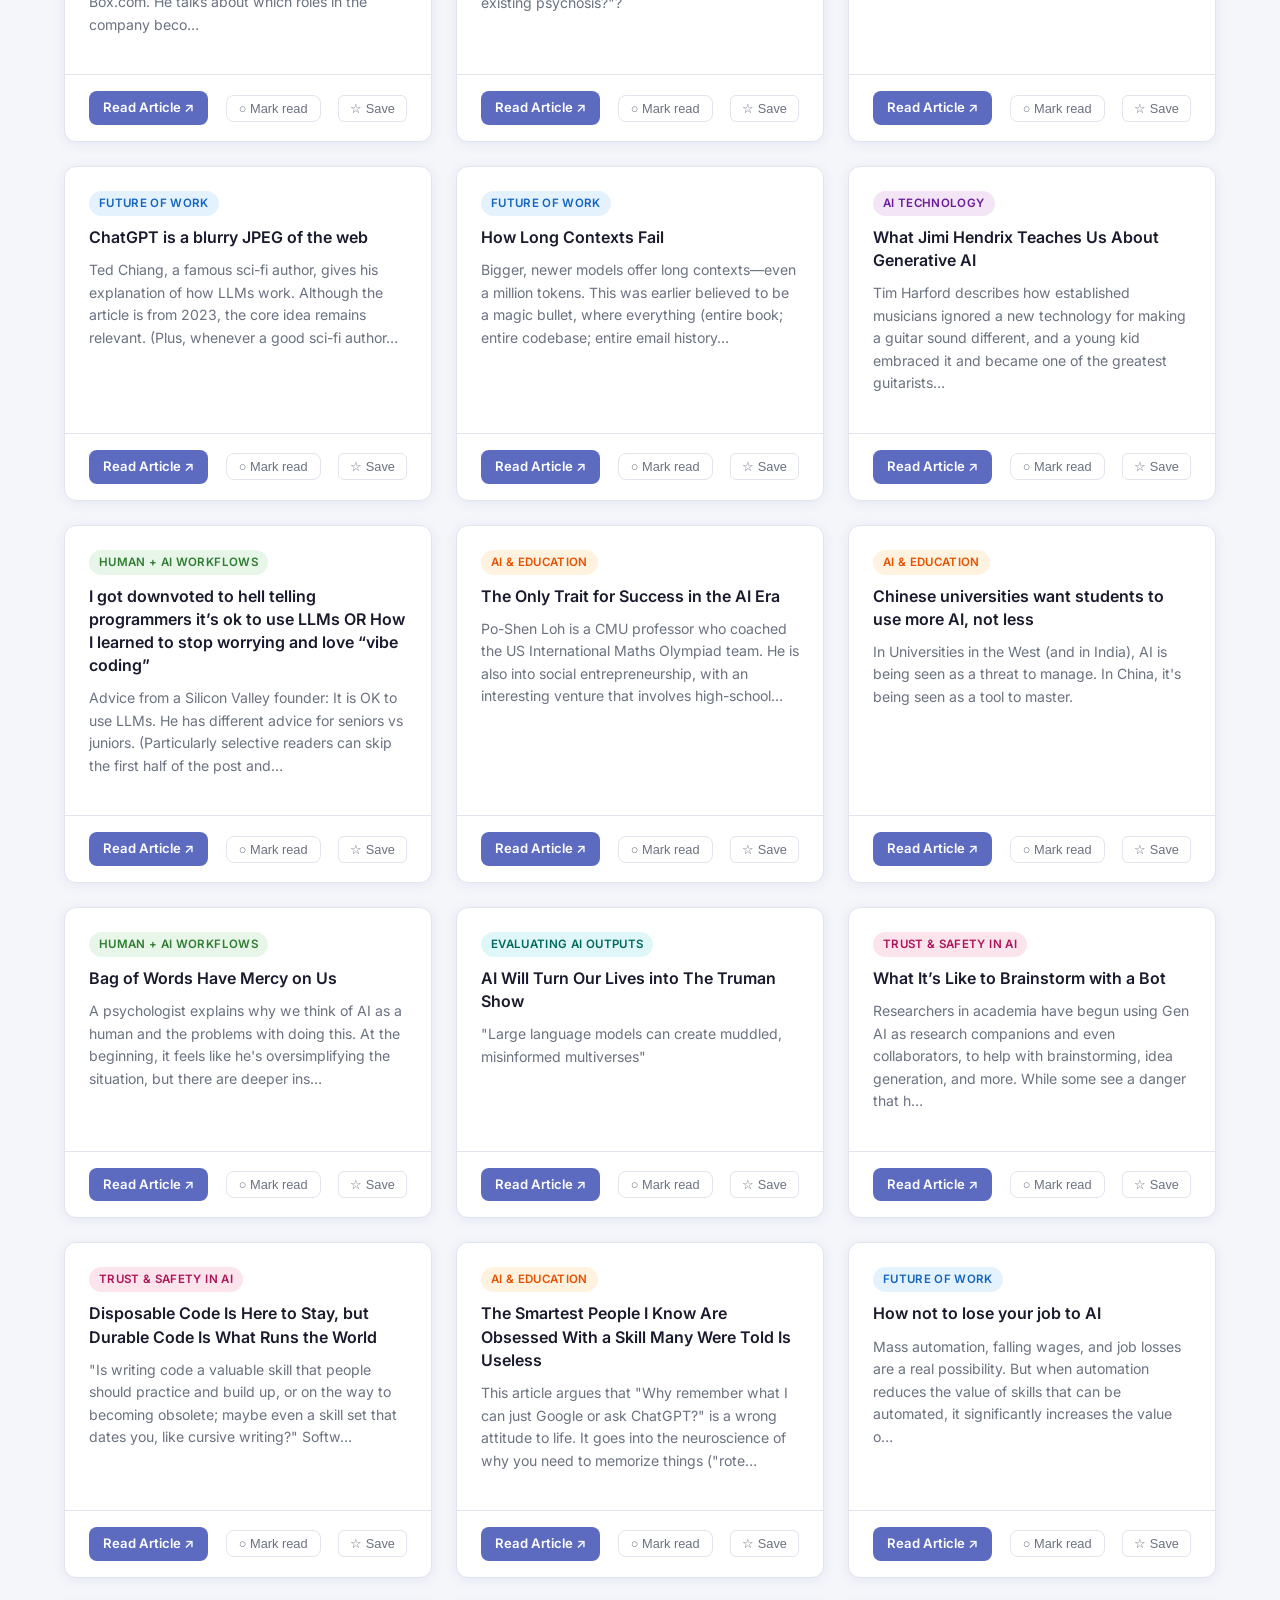
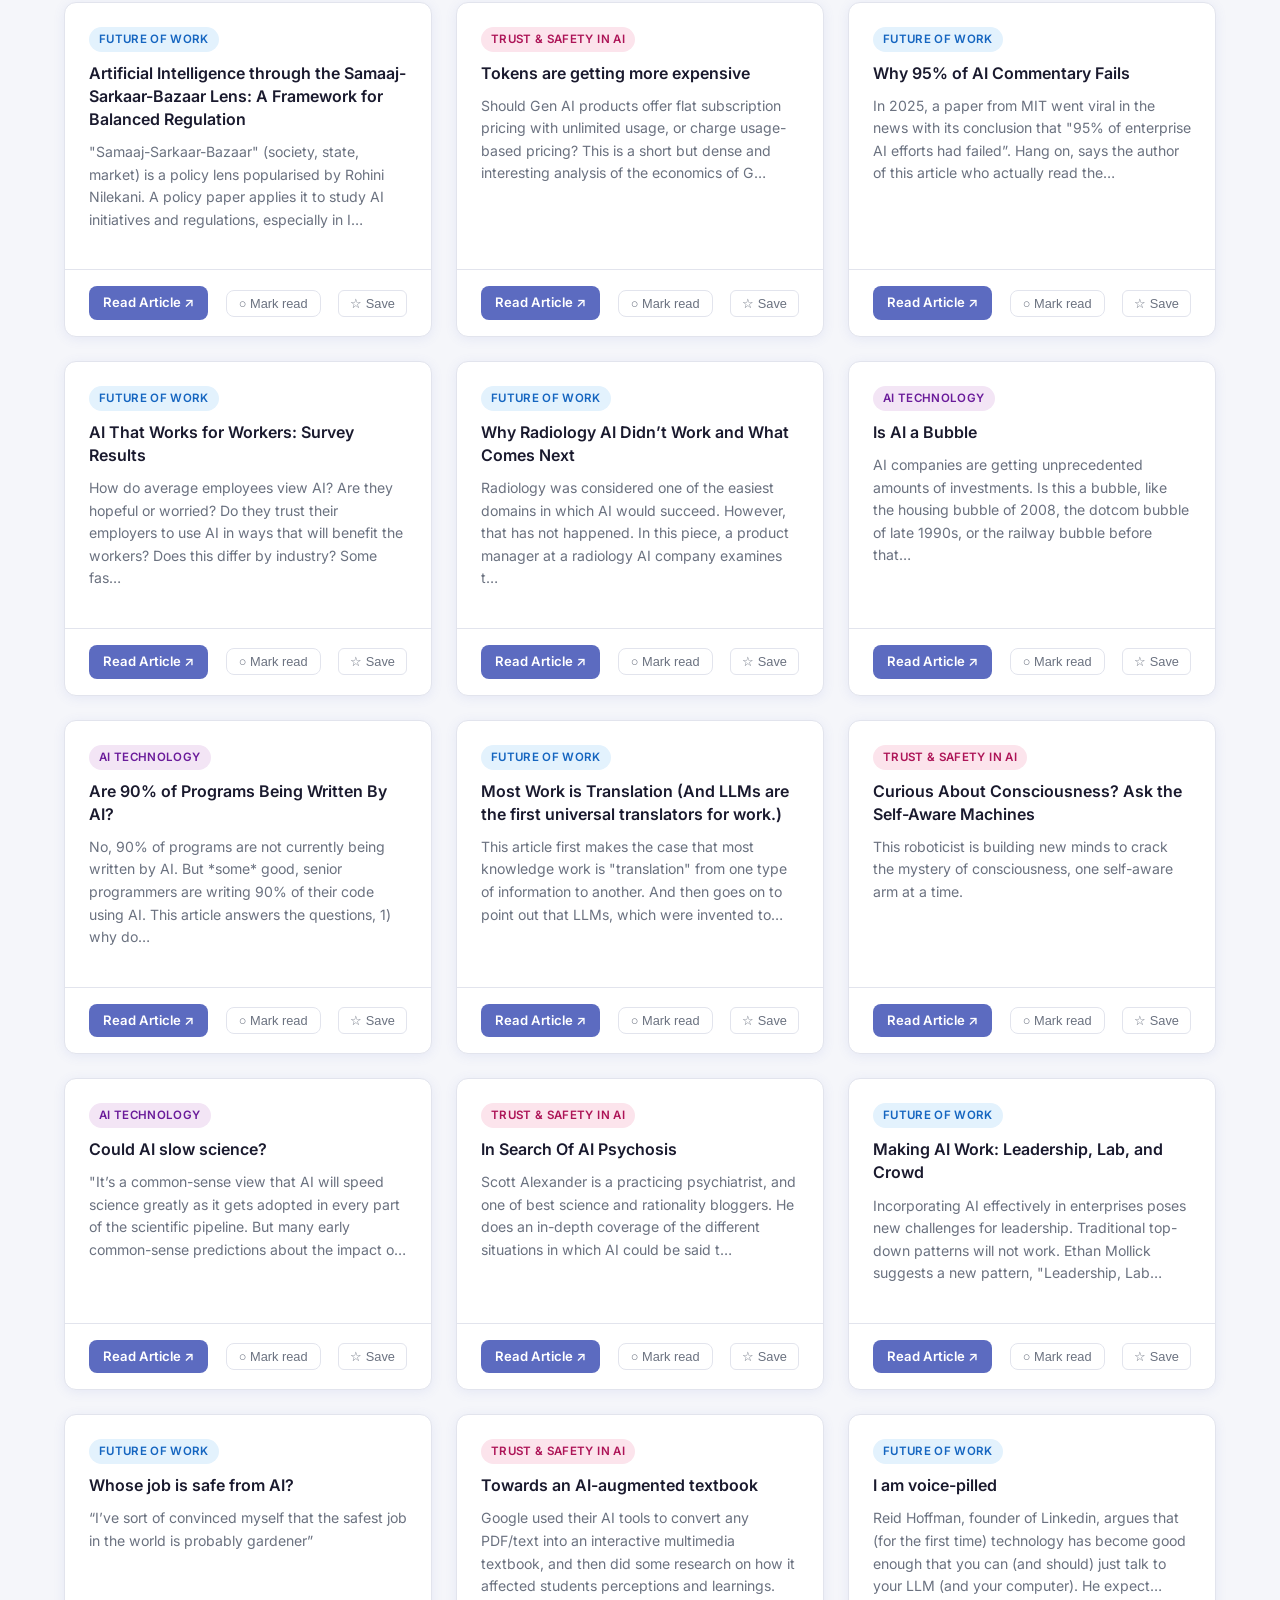
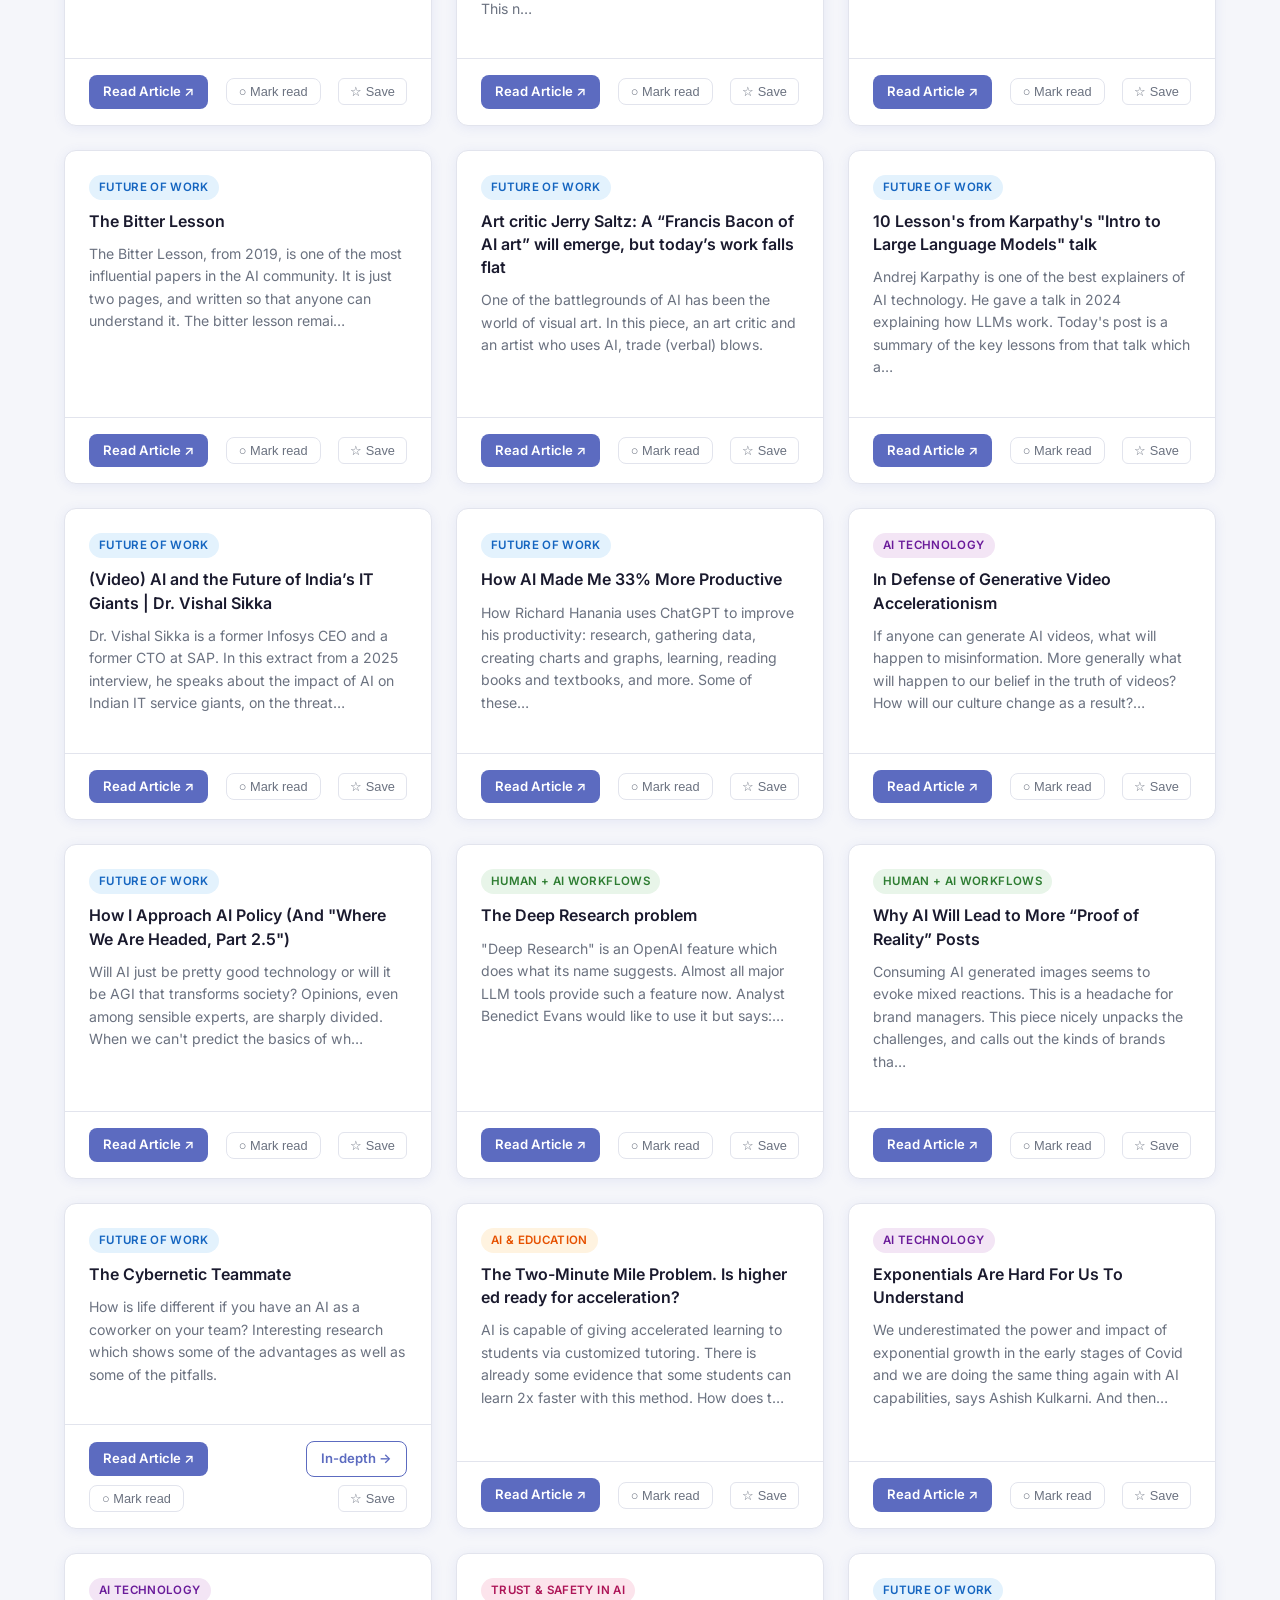
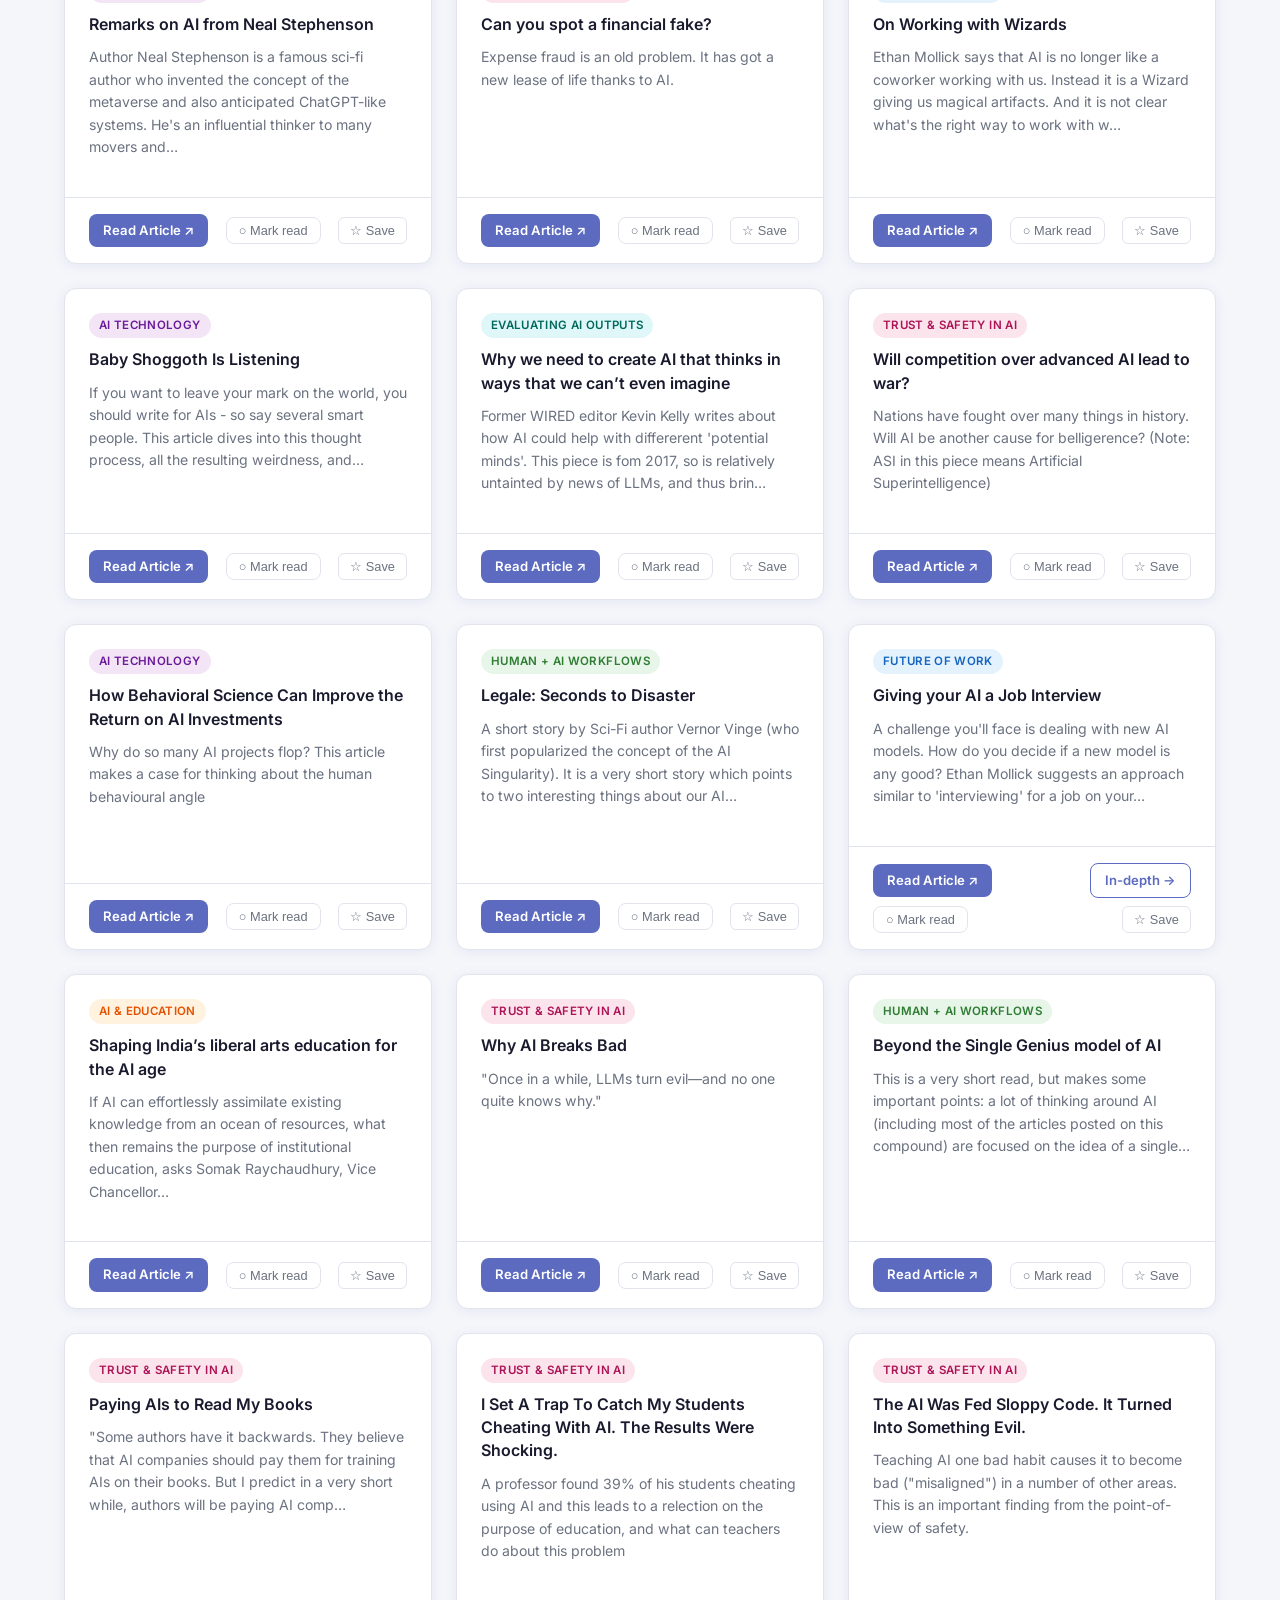
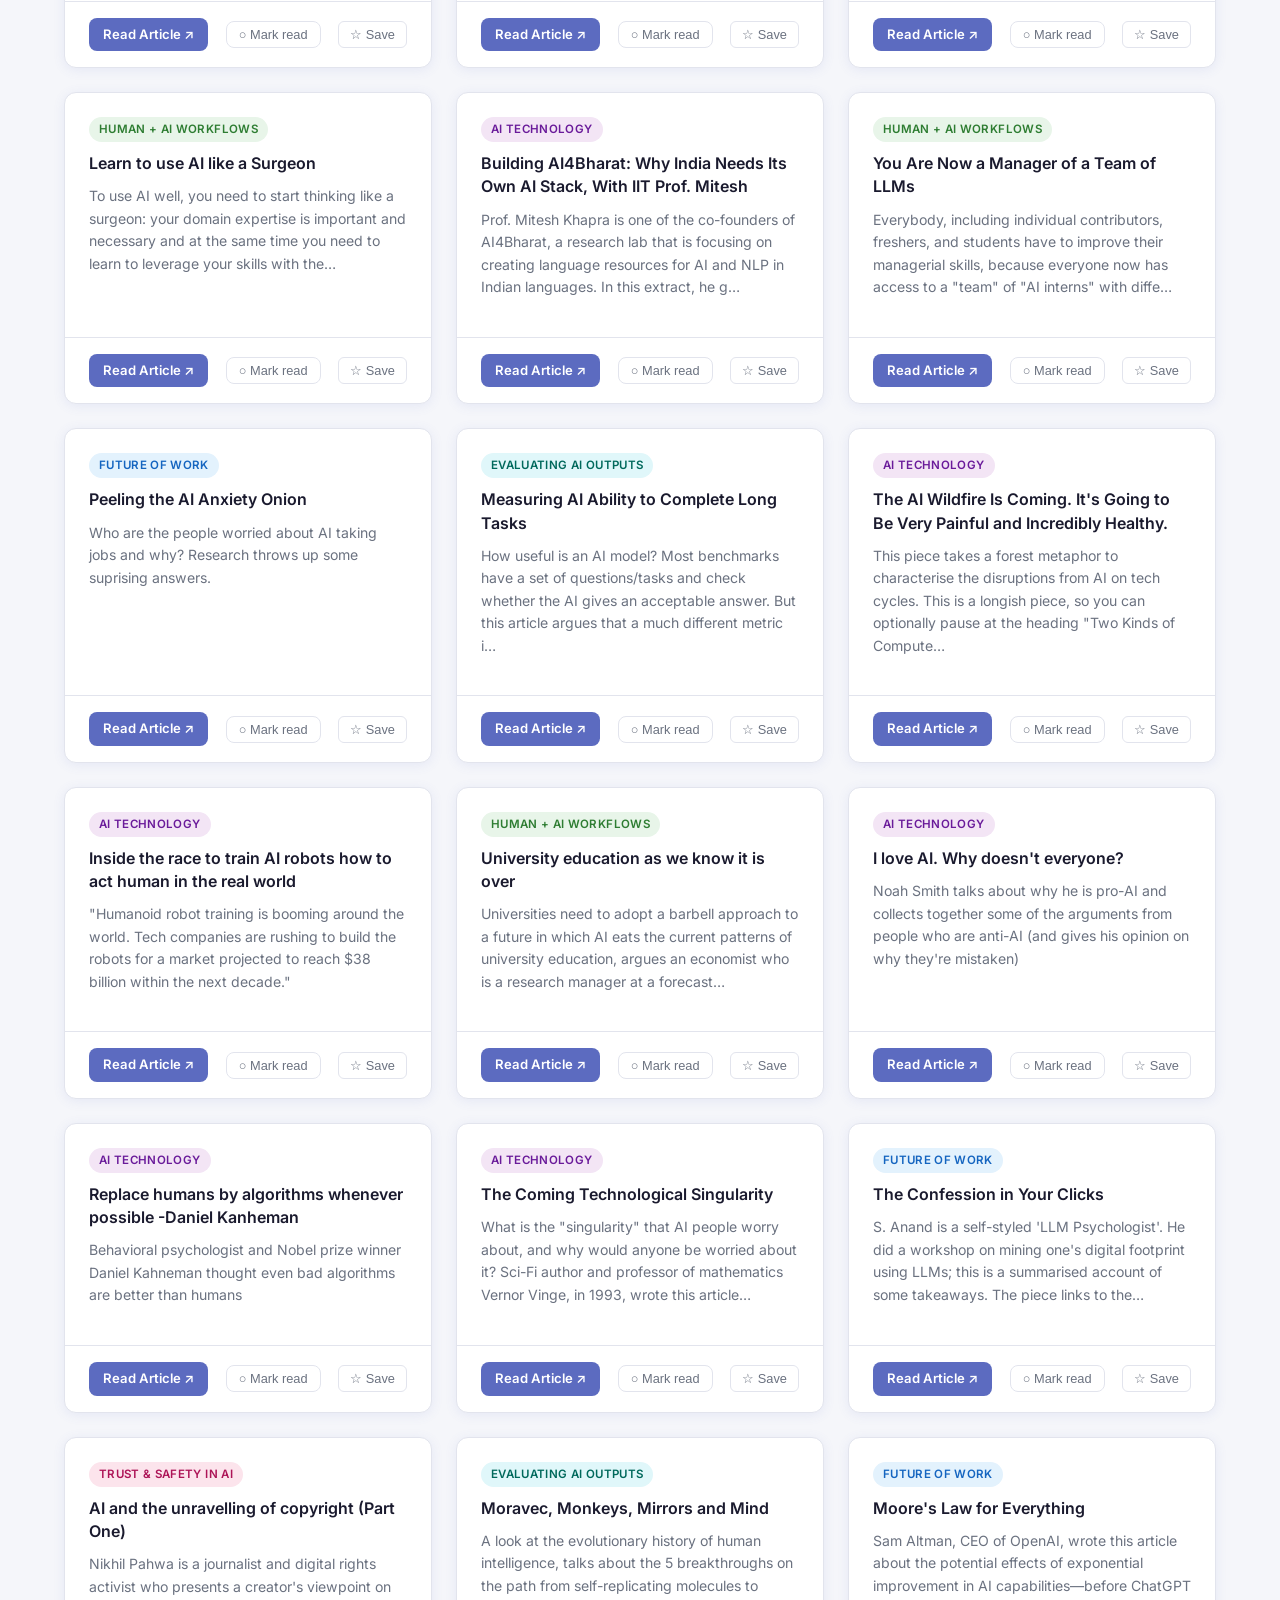
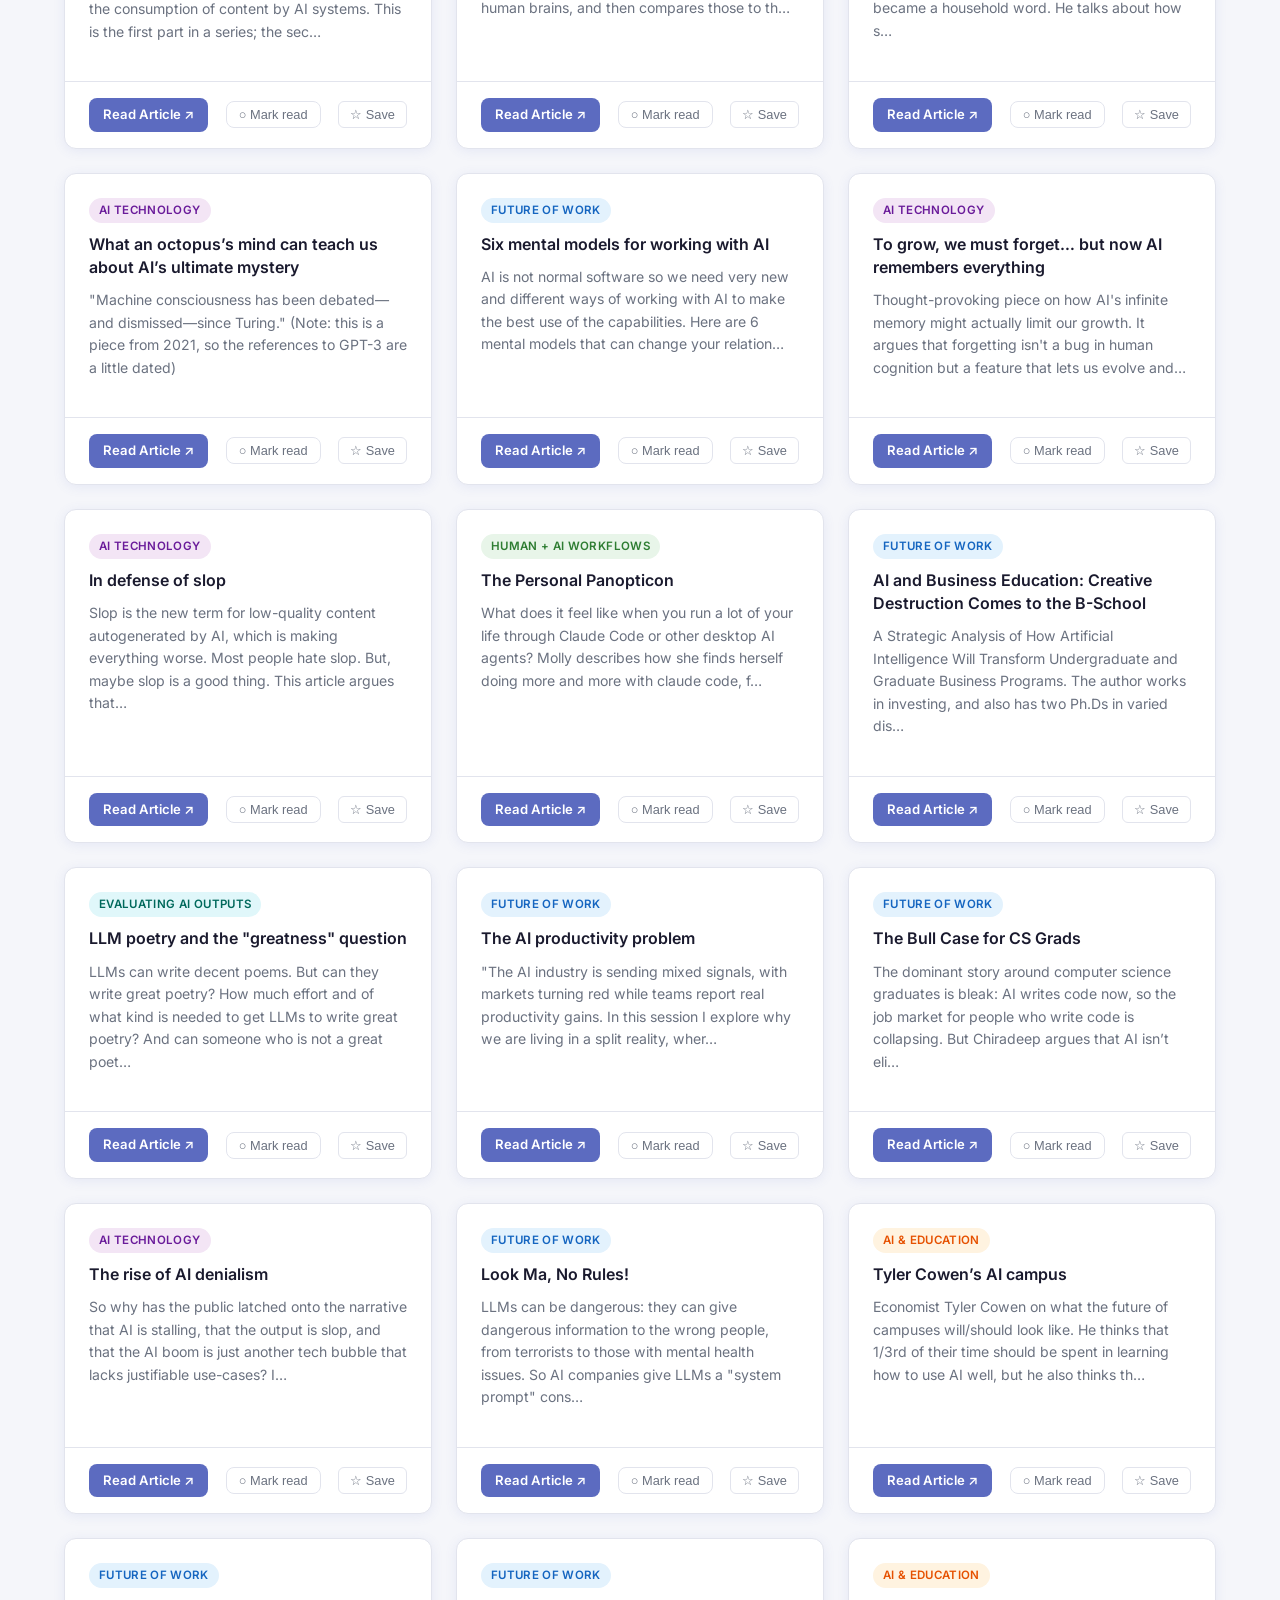
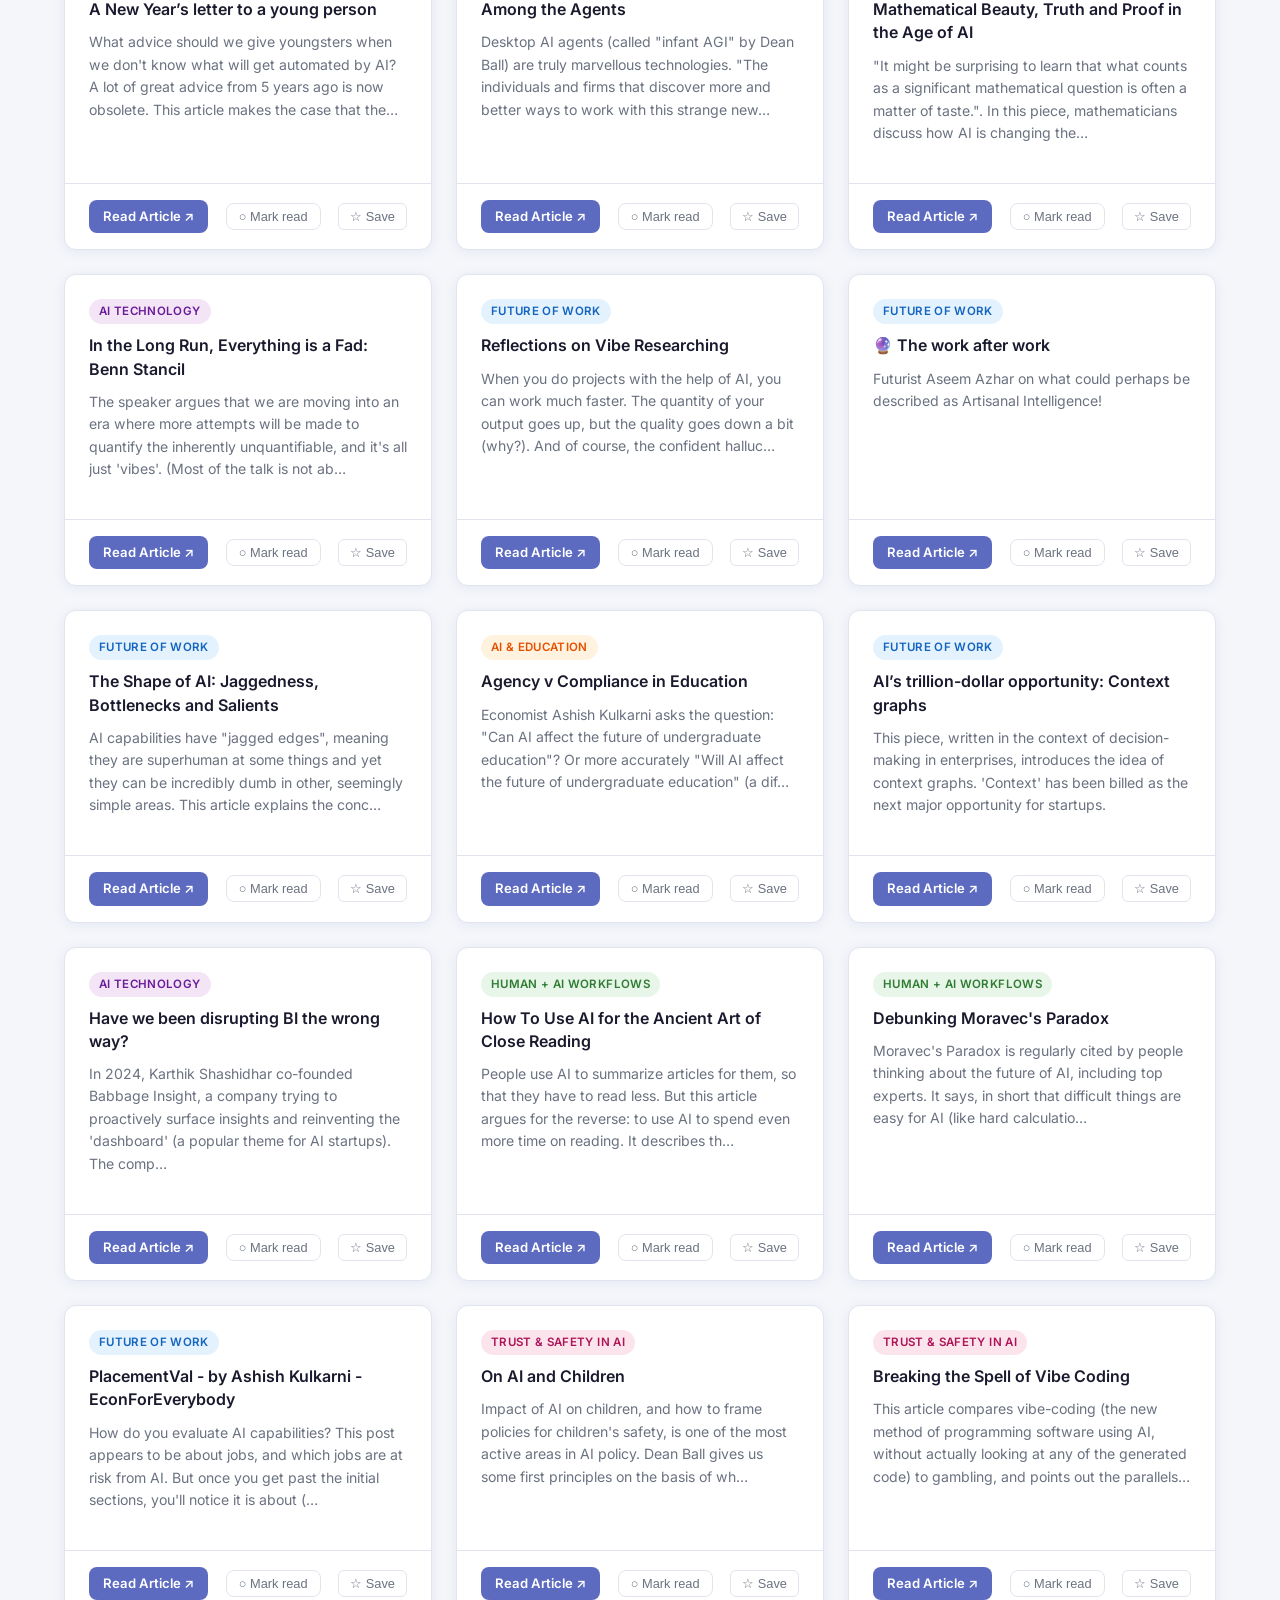
==== commit bc937f5e: "Rename to AI Reads for UXRs; add Newly Added section with 3 articles" ====
--- a/index.html
+++ b/index.html
@@ -3,7 +3,7 @@
 <head>
   <meta charset="UTF-8" />
   <meta name="viewport" content="width=device-width, initial-scale=1.0" />
-  <title>AI for UX Researchers — Intelligence Hub</title>
+  <title>AI Reads for UXRs</title>
   <meta name="description" content="Curated AI research articles with structured insights for UX researchers." />
   <link rel="preconnect" href="https://fonts.googleapis.com" />
   <link rel="preconnect" href="https://fonts.gstatic.com" crossorigin />
@@ -16,7 +16,7 @@
 <nav class="nav" role="navigation" aria-label="Main navigation">
   <div class="nav-inner">
     <a href="./index.html" class="nav-logo">
-      <span>⚡</span> AI UXR Hub
+      <span>⚡</span> AI Reads for UXRs
     </a>
     <div class="nav-links" id="nav-links">
       <a href="./index.html" class="active">Home</a>
@@ -32,7 +32,7 @@
 <!-- ── Hero ──────────────────────────────────── -->
 <header class="hero" role="banner">
   <div class="container">
-    <h1>AI for UX Researchers</h1>
+    <h1>AI Reads for UXRs</h1>
     <p>Curated articles, structured insights, and practical frameworks — built for researchers navigating the AI era.</p>
     <div class="hero-pills">
       <span class="hero-pill">162 Curated Articles</span>
@@ -45,6 +45,21 @@
     </a>
   </div>
 </header>
+
+<!-- ── Newly Added ───────────────────────────── -->
+<section class="section compete-news-section" id="newly-added" aria-labelledby="newly-added-heading">
+  <div class="container">
+    <div class="section-header">
+      <h2 id="newly-added-heading">✨ Newly Added</h2>
+      <p>The latest articles added to the hub — fresh reads for UXRs.</p>
+    </div>
+    <div class="articles-grid" id="newly-added-grid" role="list" aria-label="Newly added articles">
+      <div class="card skeleton" style="height:220px;"></div>
+      <div class="card skeleton" style="height:220px;"></div>
+      <div class="card skeleton" style="height:220px;"></div>
+    </div>
+  </div>
+</section>
 
 <!-- ── Featured Themes ───────────────────────── -->
 <section class="section" id="themes" aria-labelledby="themes-heading">
@@ -226,7 +241,7 @@
   <div class="footer-inner">
     <div class="footer-grid">
       <div>
-        <h4>⚡ AI UXR Intelligence Hub</h4>
+        <h4>⚡ AI Reads for UXRs</h4>
         <p>A curated collection of AI articles with structured insights for UX researchers. All articles are sourced from the CTQ (Critical to Quality) reading list.</p>
       </div>
       <div>
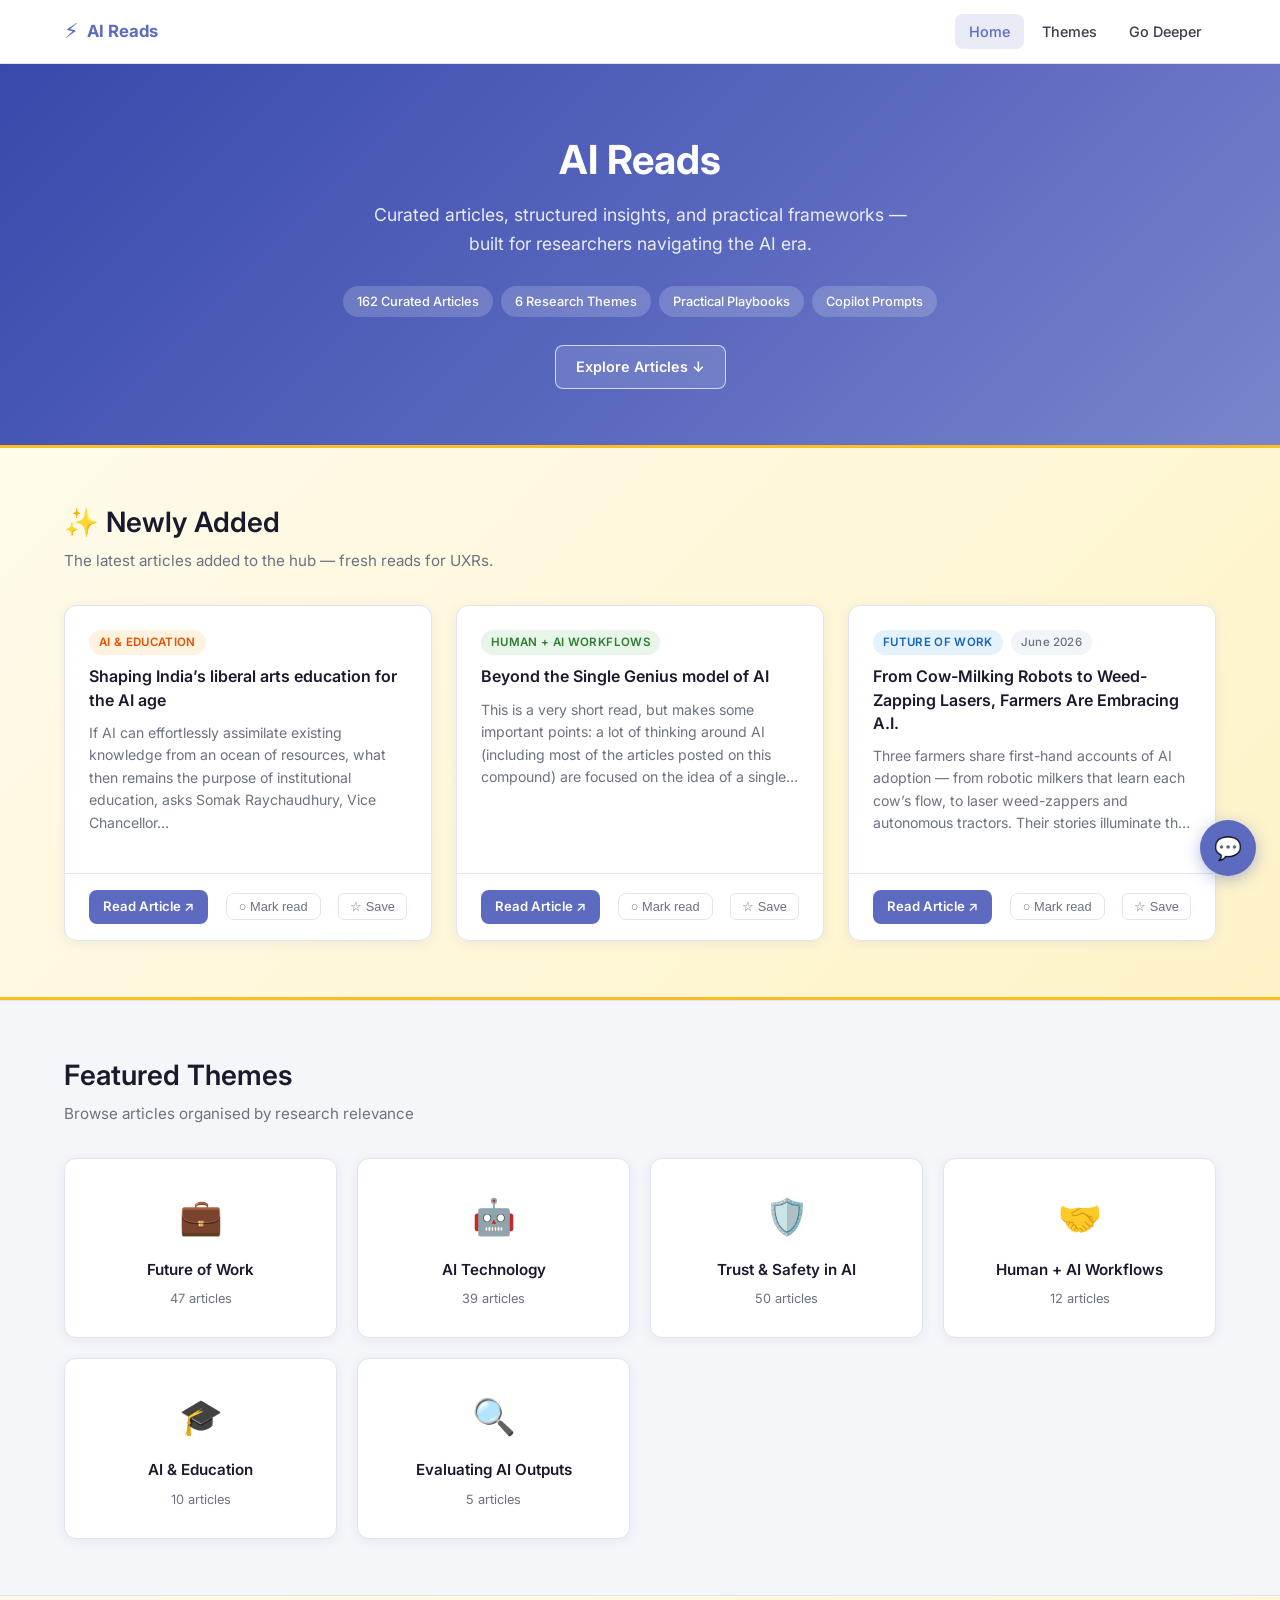
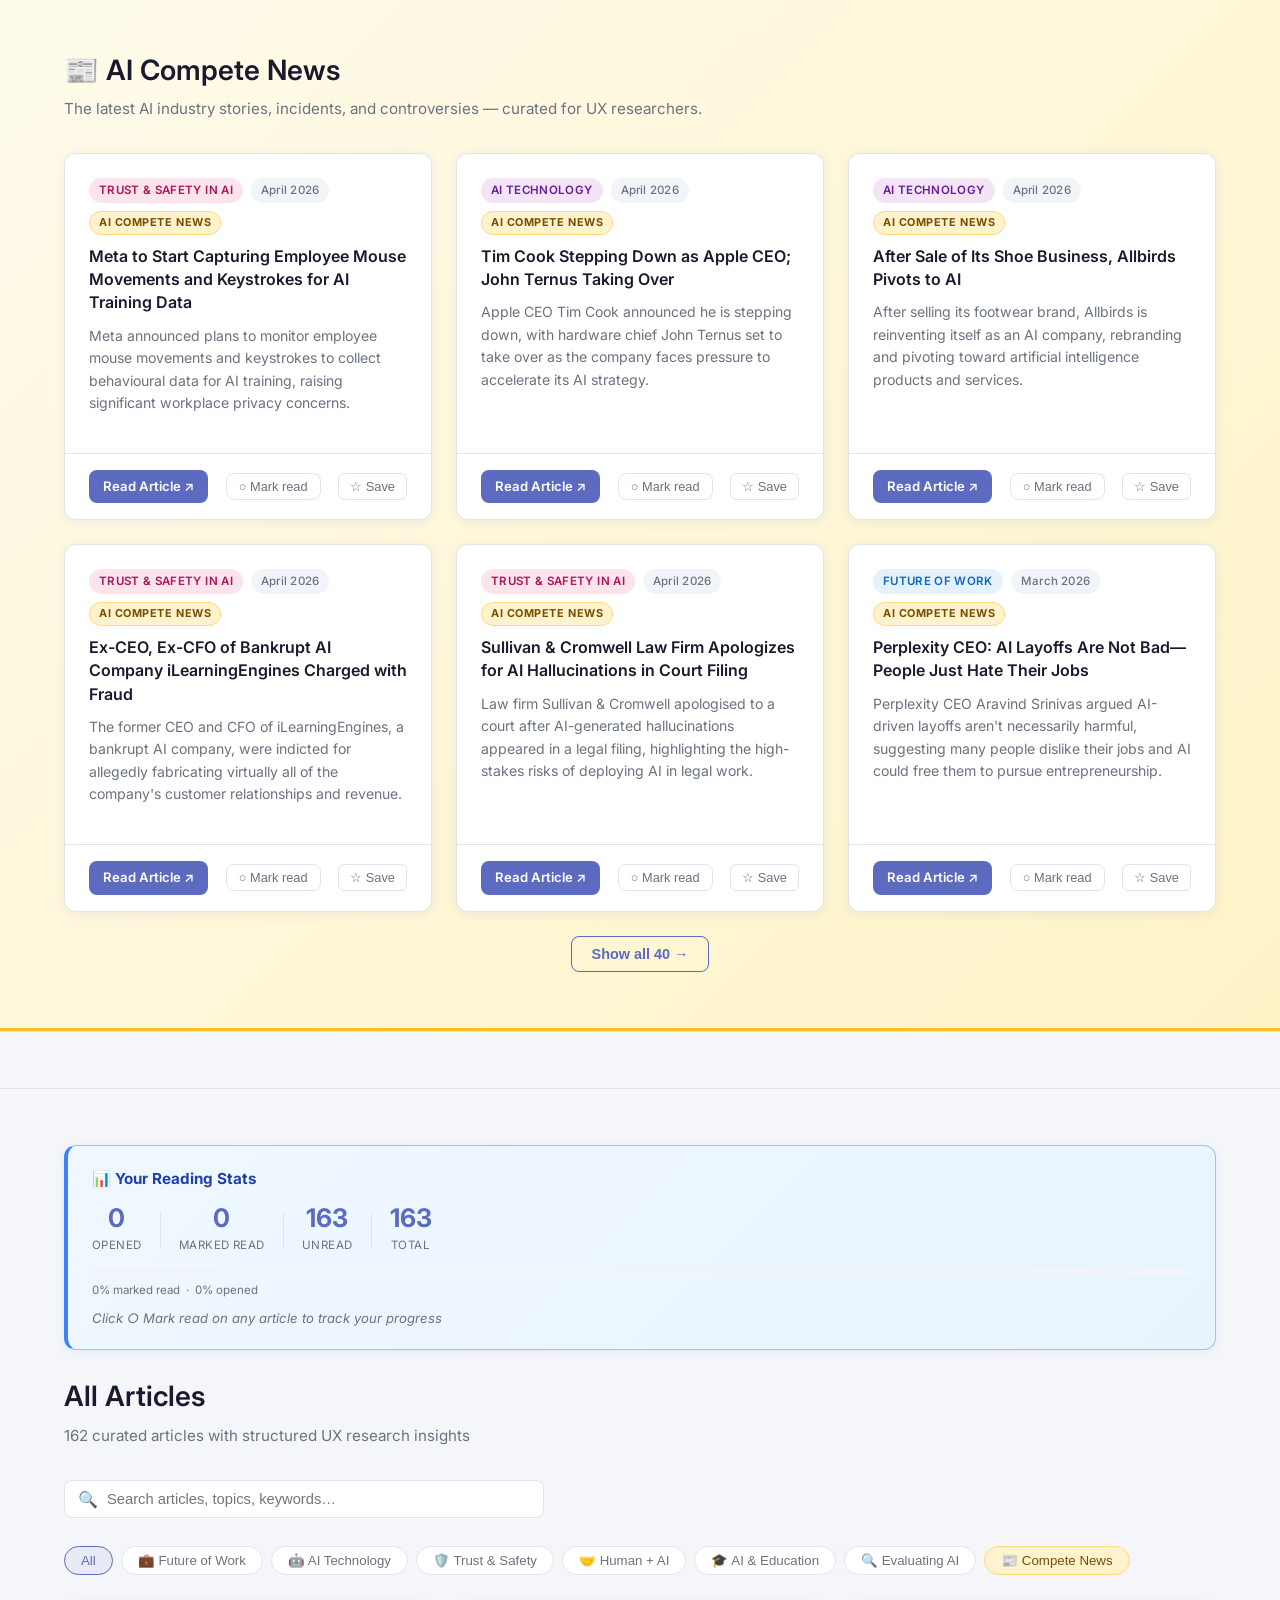
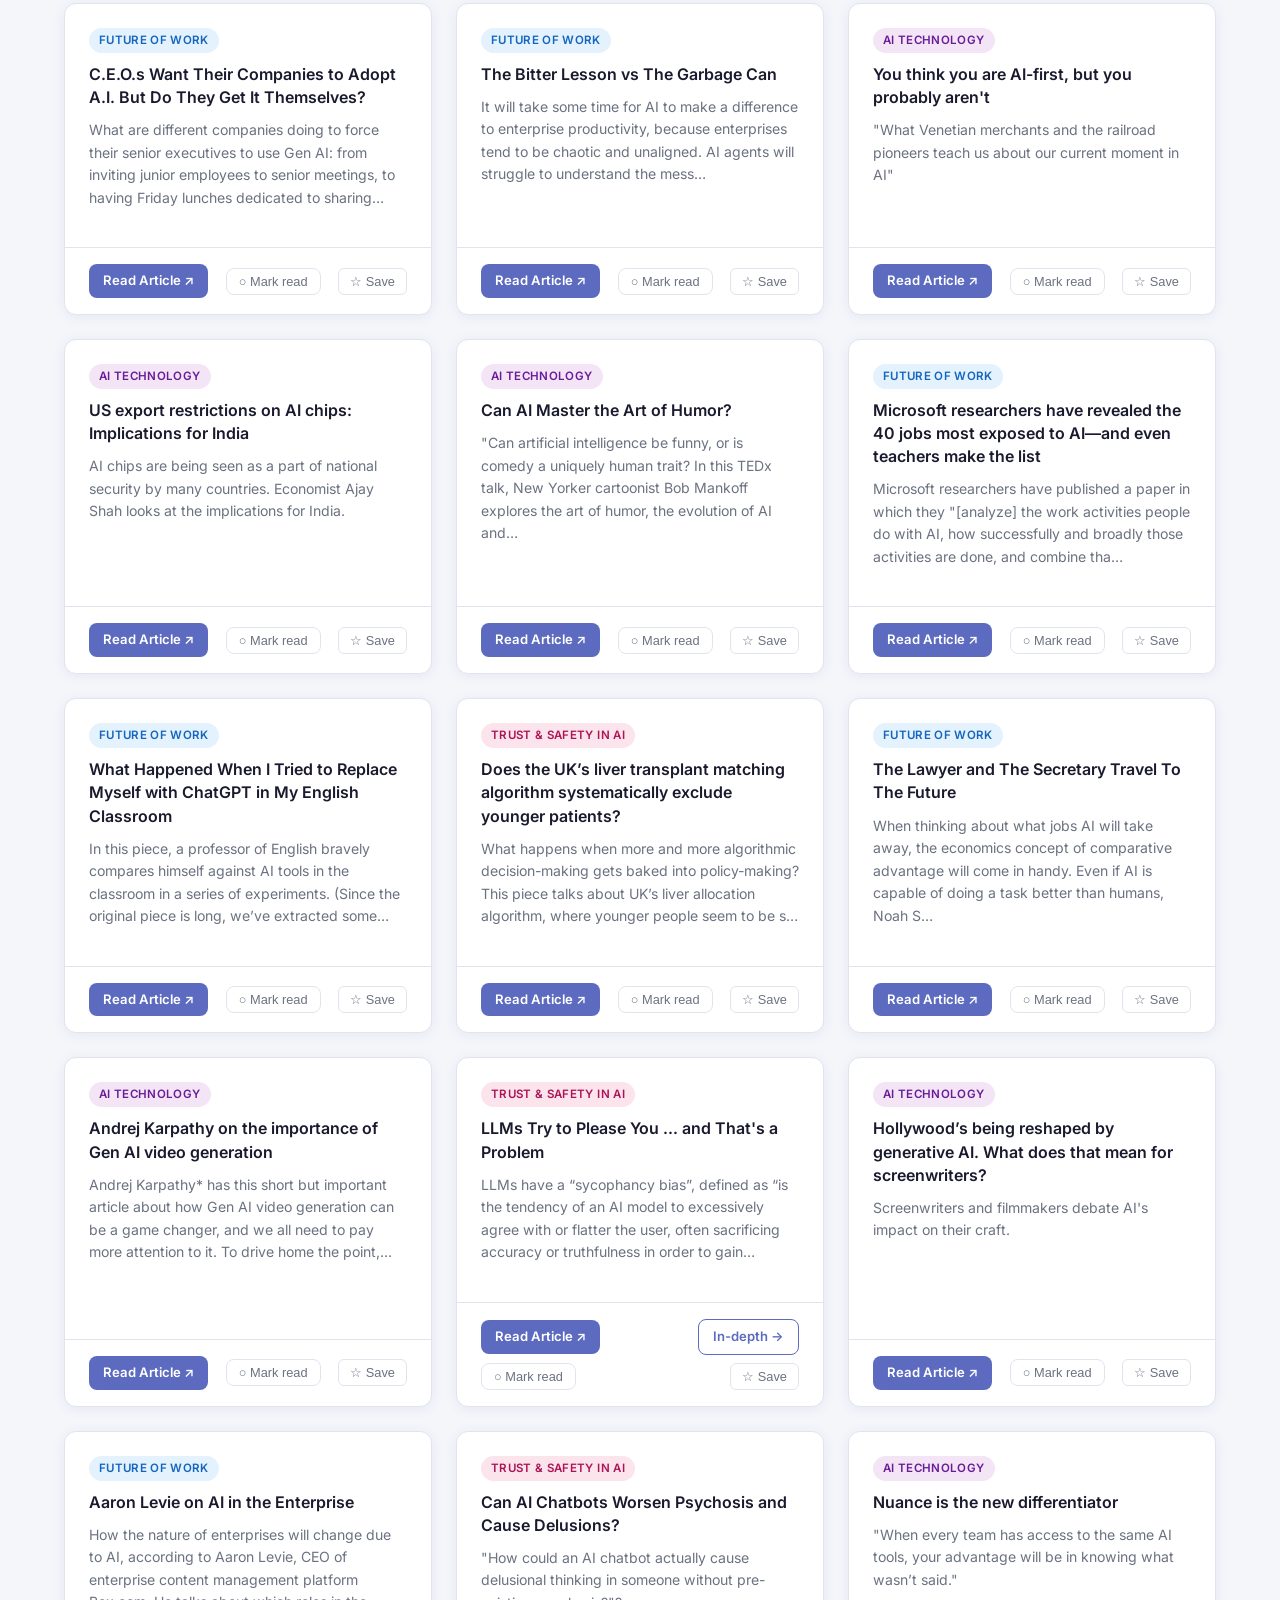
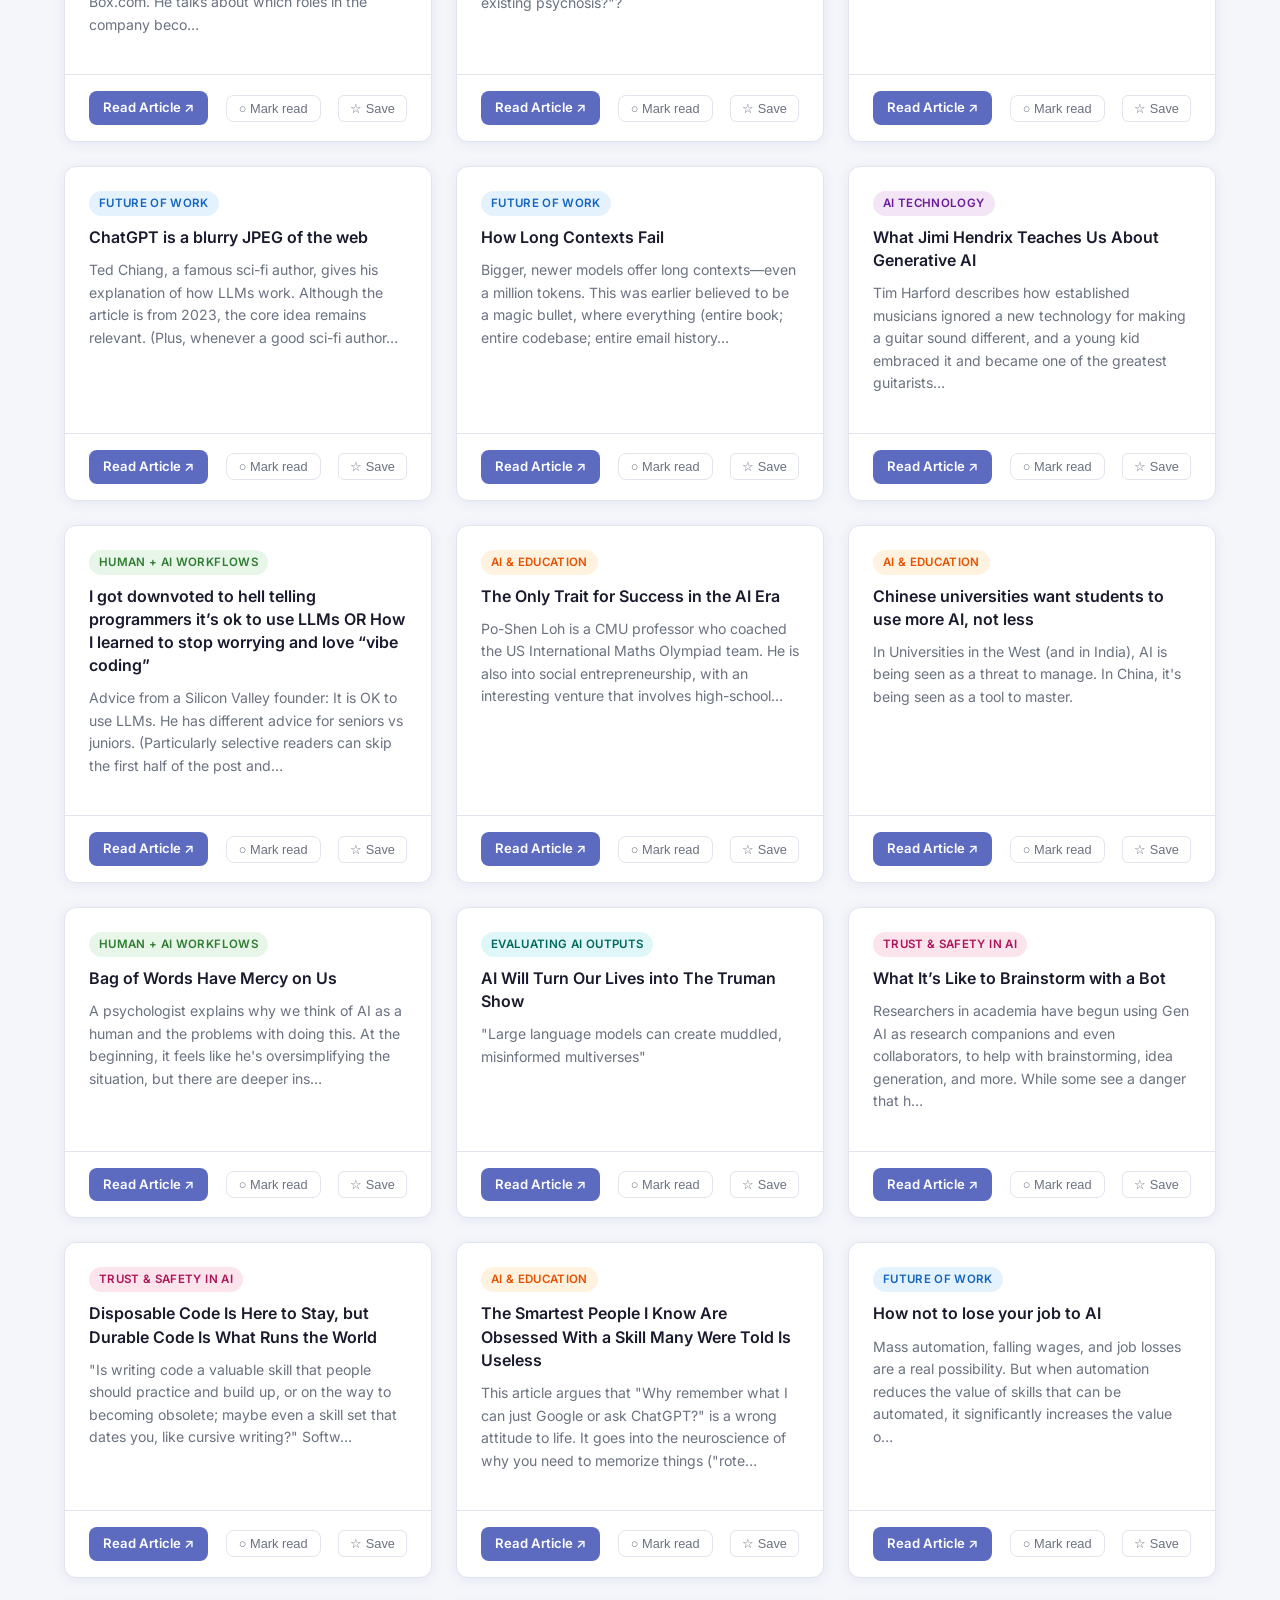
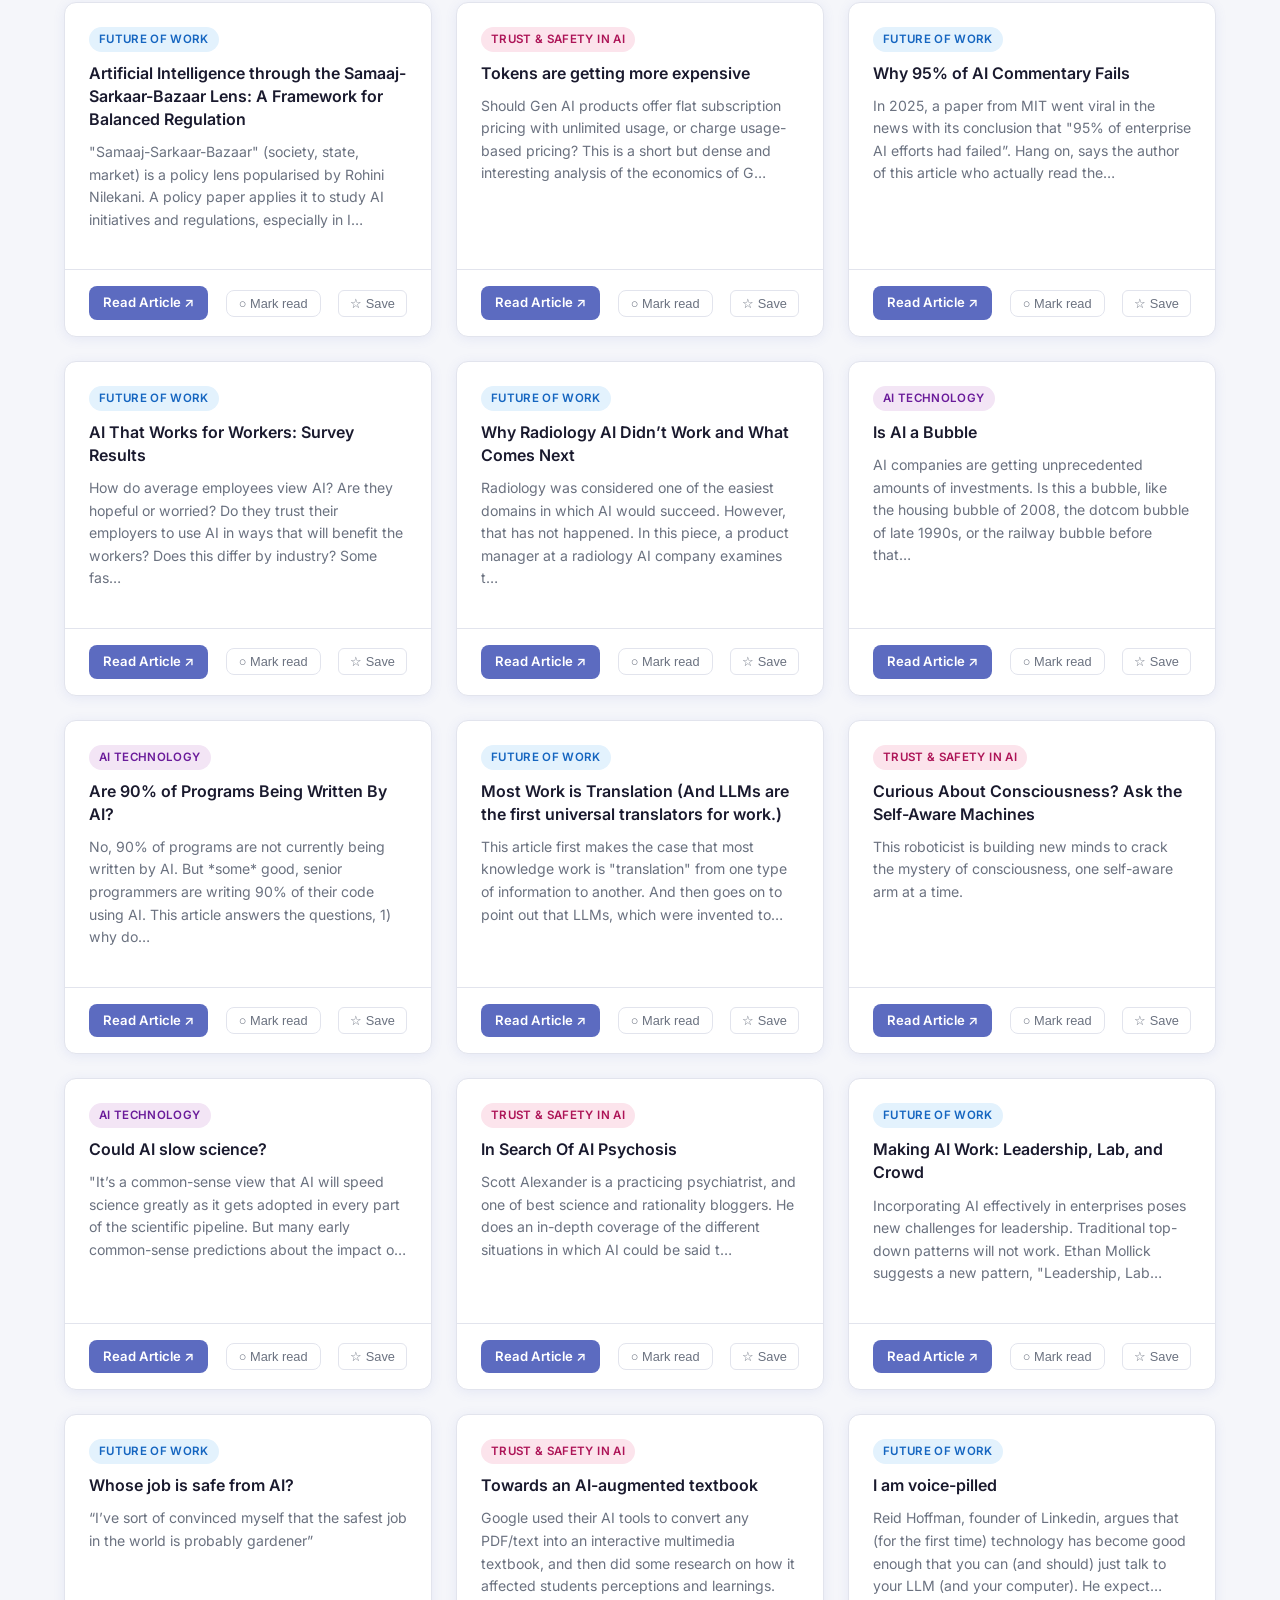
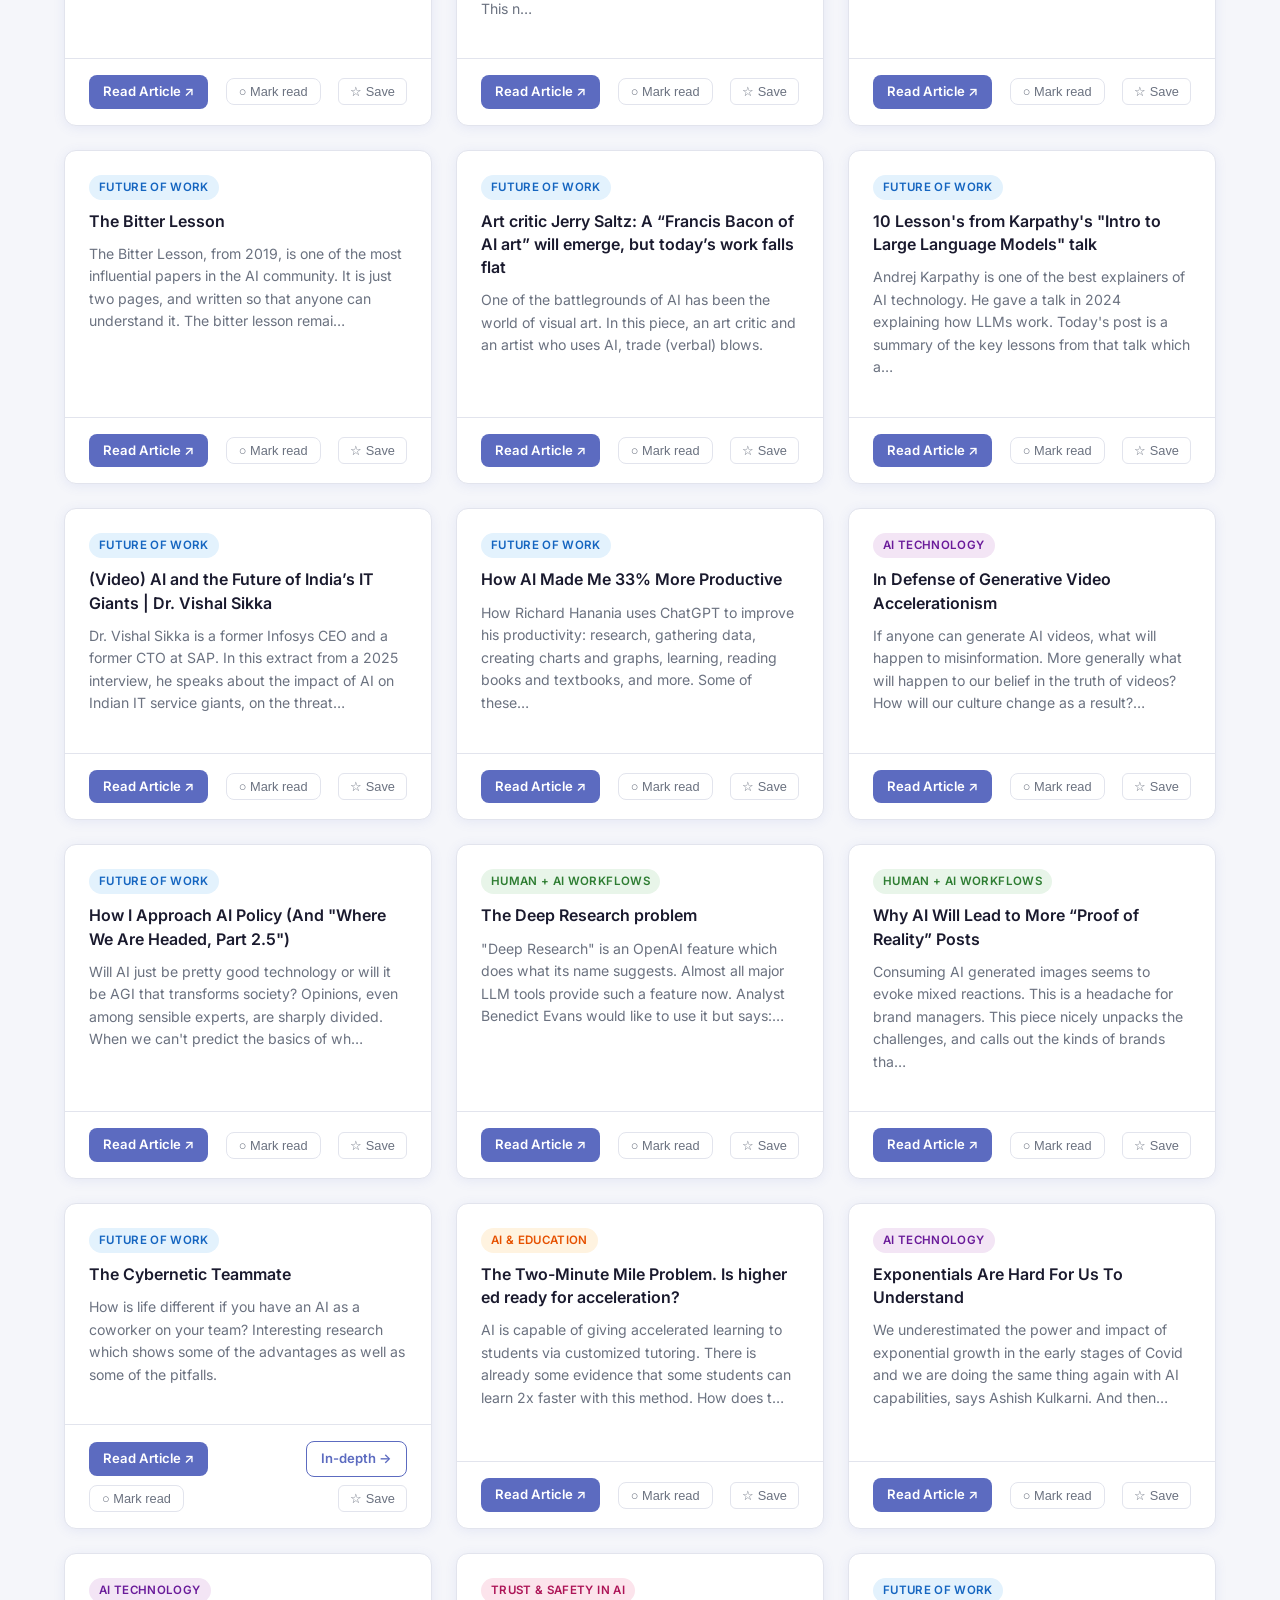
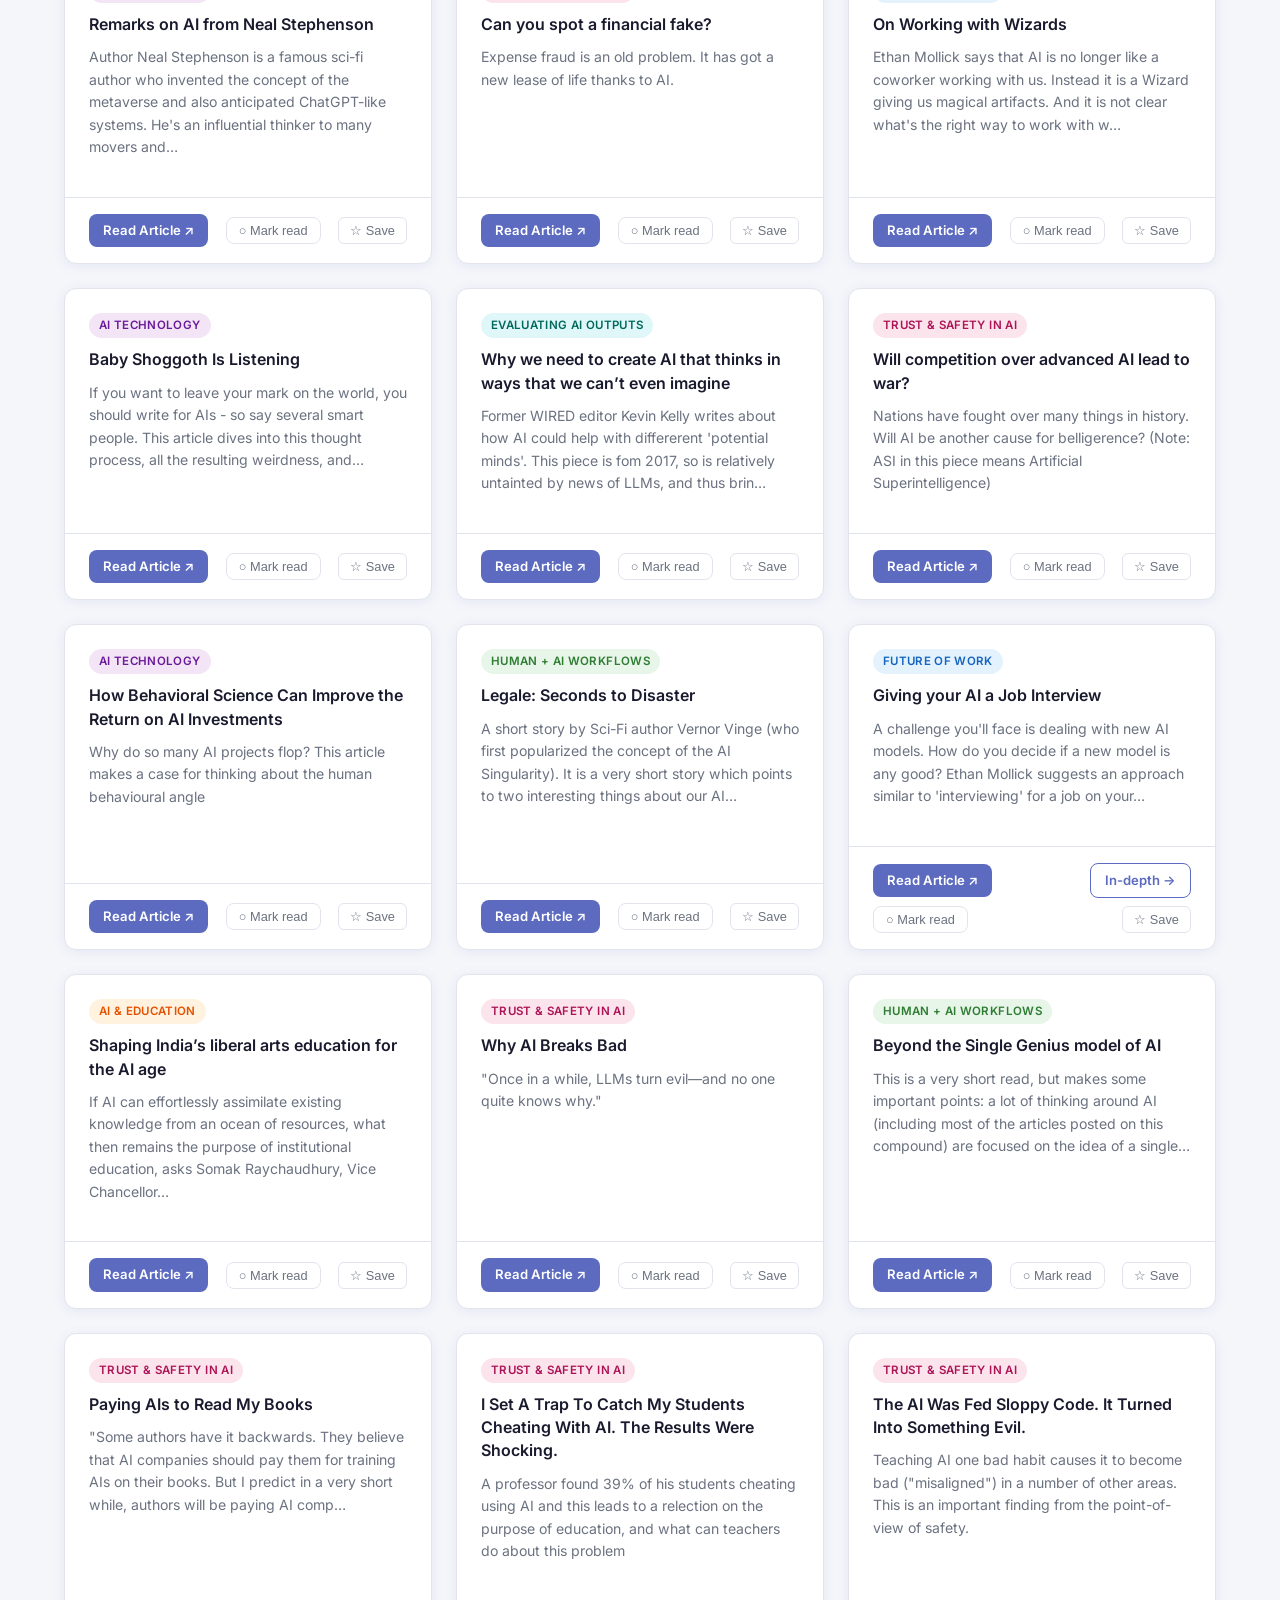
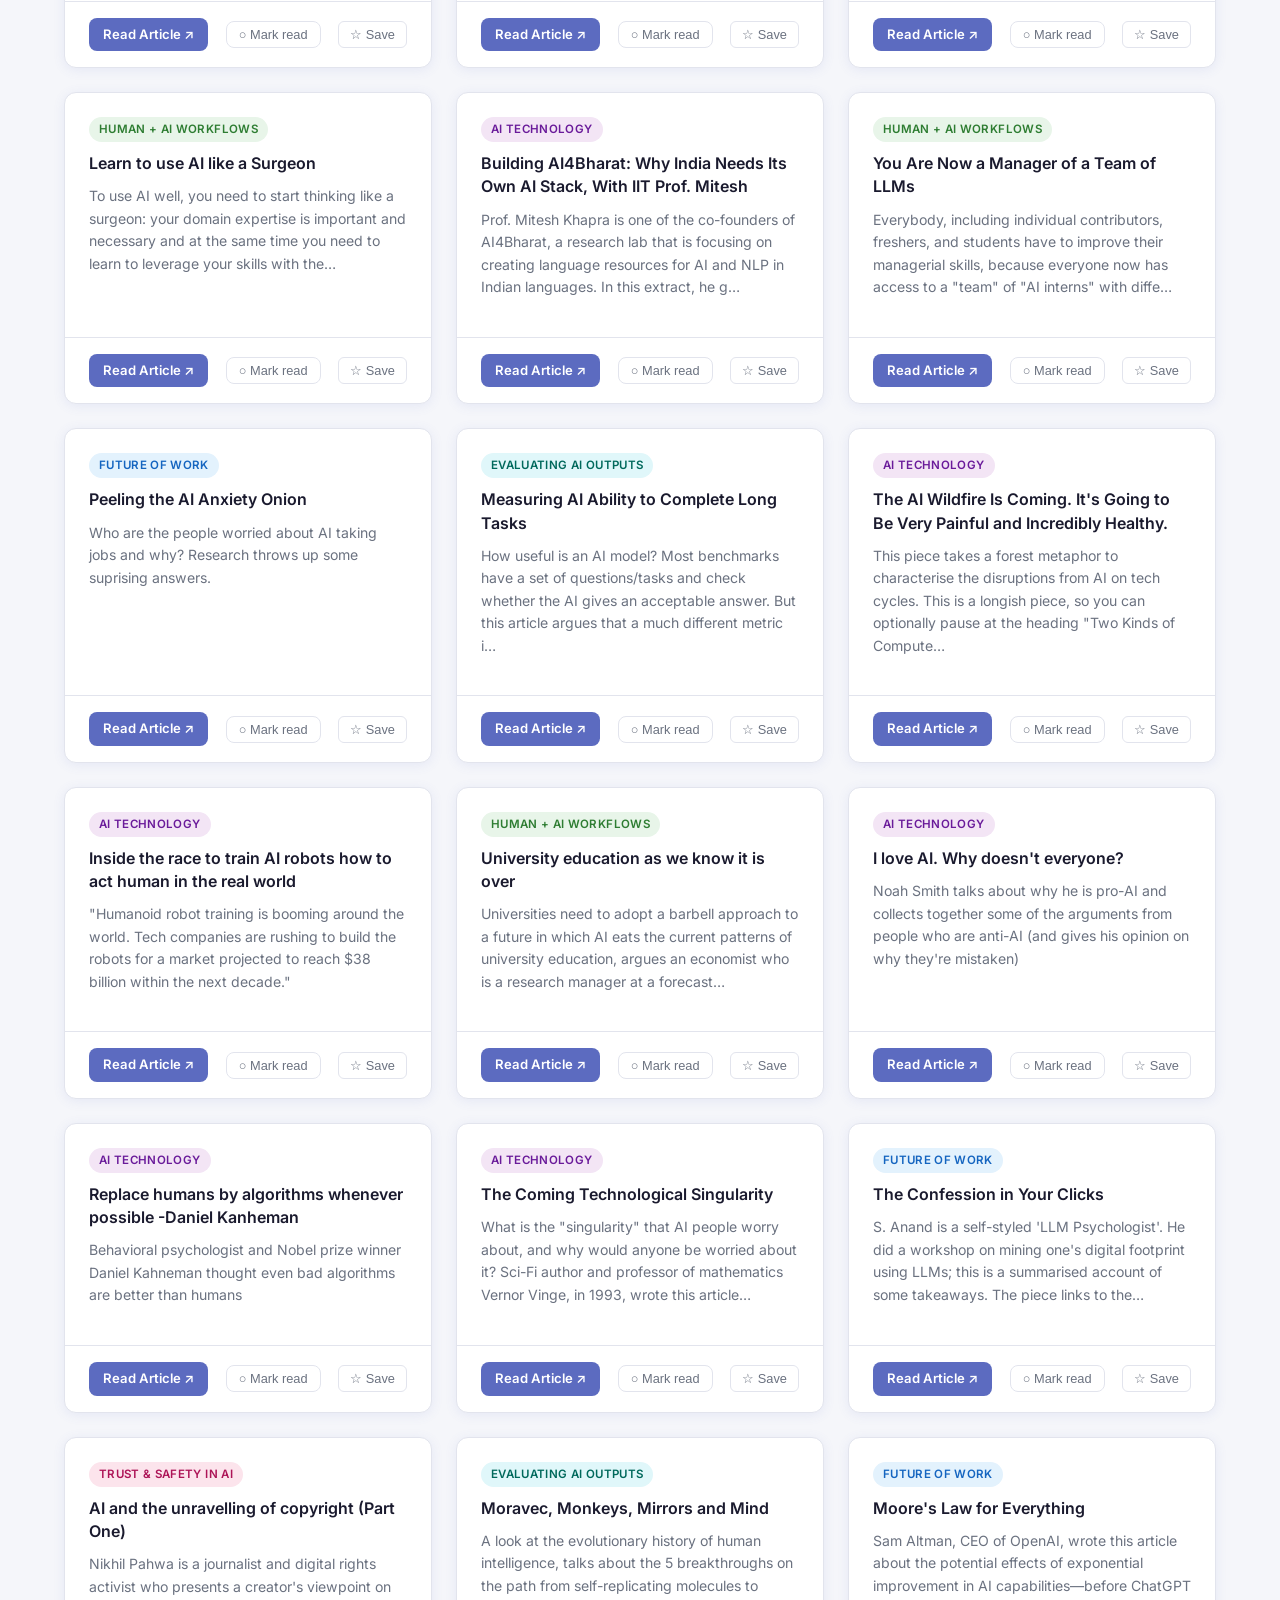
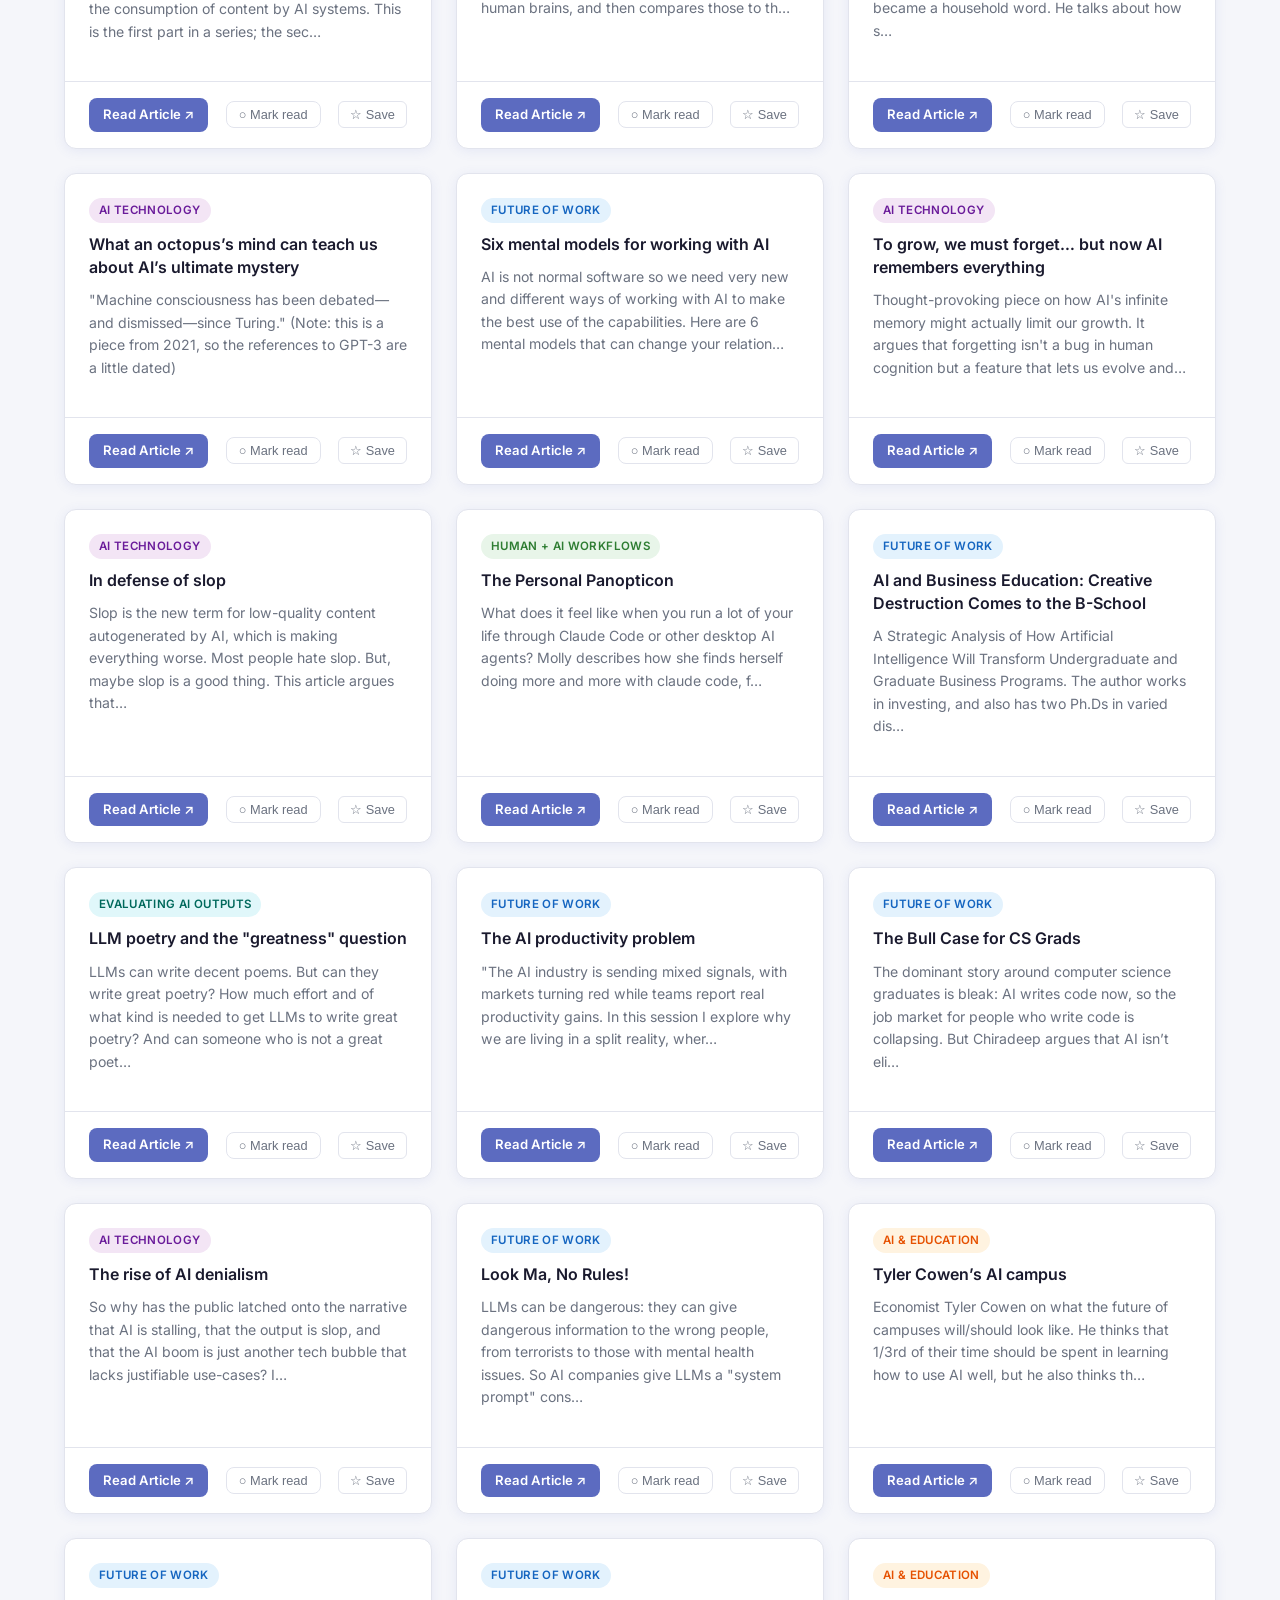
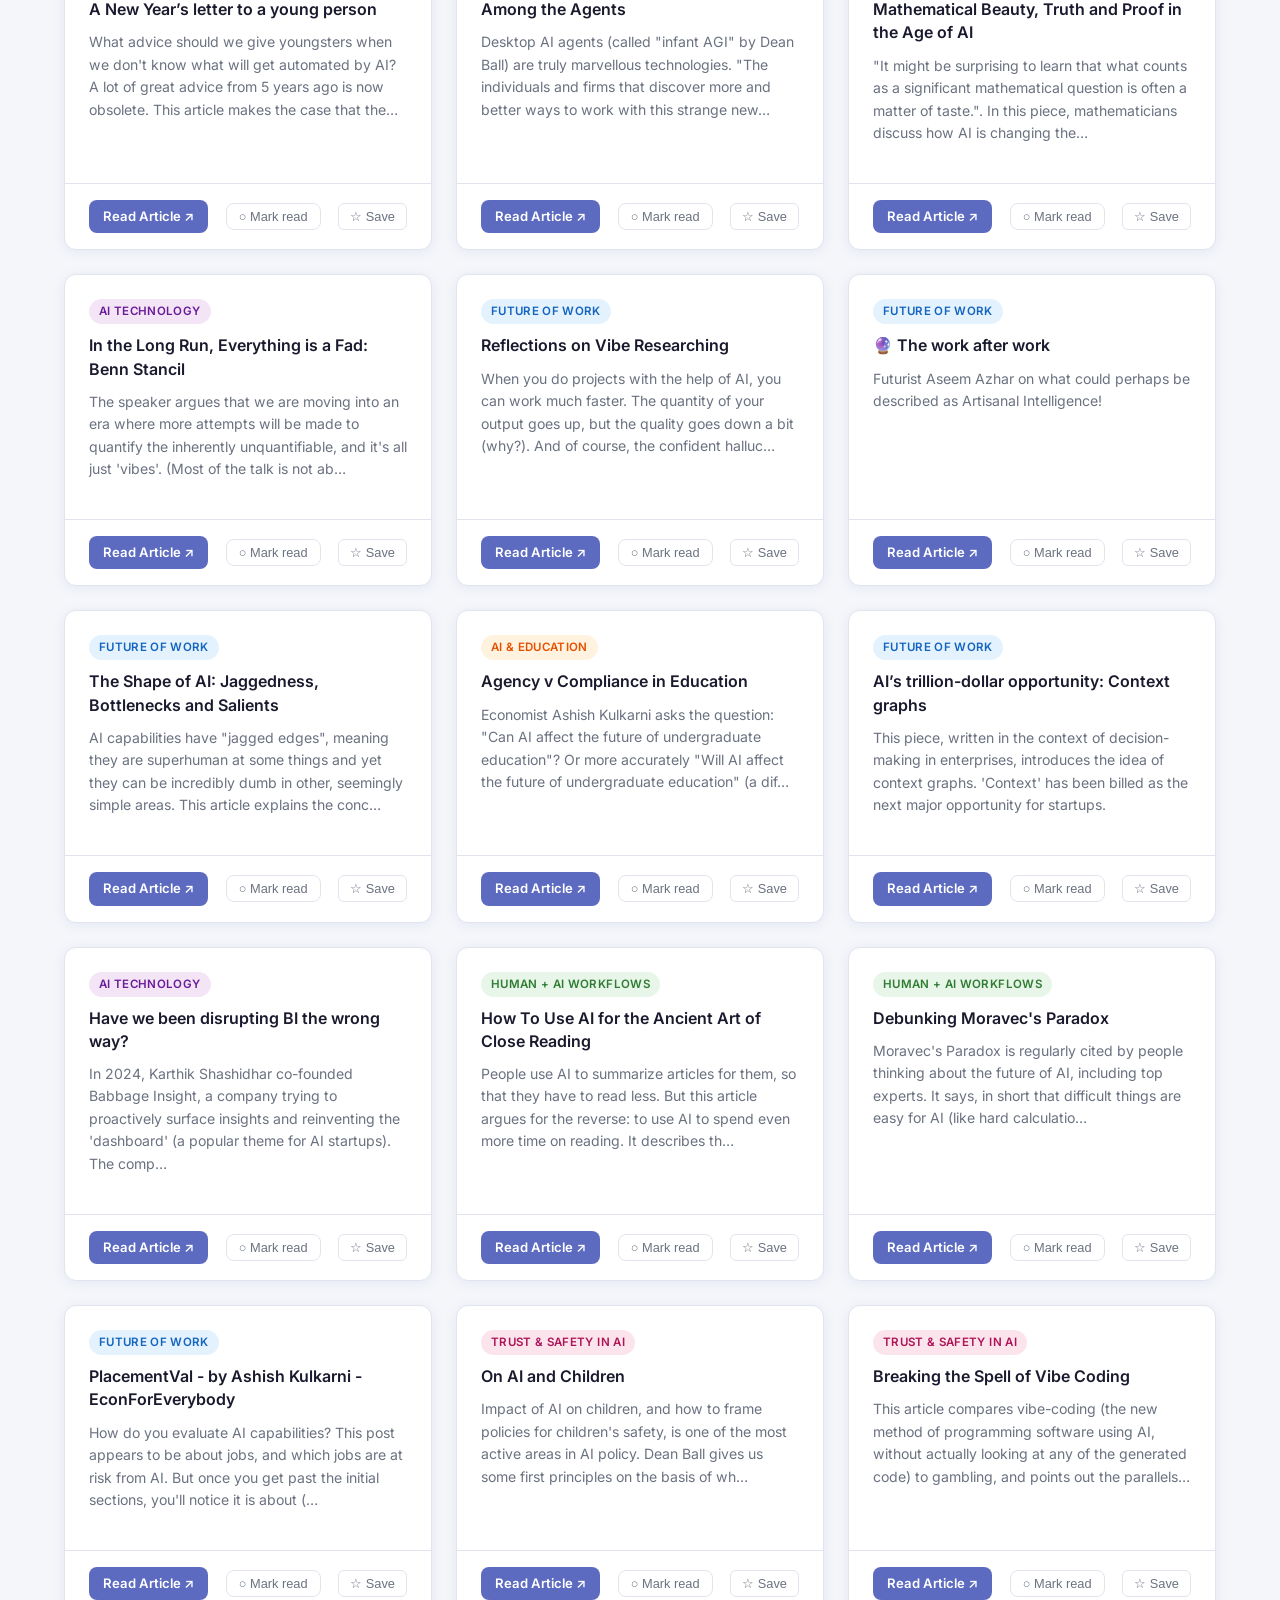
==== commit 0f19332b: "Rename heading to AI Reads" ====
--- a/index.html
+++ b/index.html
@@ -3,7 +3,7 @@
 <head>
   <meta charset="UTF-8" />
   <meta name="viewport" content="width=device-width, initial-scale=1.0" />
-  <title>AI Reads for UXRs</title>
+  <title>AI Reads</title>
   <meta name="description" content="Curated AI research articles with structured insights for UX researchers." />
   <link rel="preconnect" href="https://fonts.googleapis.com" />
   <link rel="preconnect" href="https://fonts.gstatic.com" crossorigin />
@@ -16,7 +16,7 @@
 <nav class="nav" role="navigation" aria-label="Main navigation">
   <div class="nav-inner">
     <a href="./index.html" class="nav-logo">
-      <span>⚡</span> AI Reads for UXRs
+      <span>⚡</span> AI Reads
     </a>
     <div class="nav-links" id="nav-links">
       <a href="./index.html" class="active">Home</a>
@@ -32,7 +32,7 @@
 <!-- ── Hero ──────────────────────────────────── -->
 <header class="hero" role="banner">
   <div class="container">
-    <h1>AI Reads for UXRs</h1>
+    <h1>AI Reads</h1>
     <p>Curated articles, structured insights, and practical frameworks — built for researchers navigating the AI era.</p>
     <div class="hero-pills">
       <span class="hero-pill">162 Curated Articles</span>
@@ -241,7 +241,7 @@
   <div class="footer-inner">
     <div class="footer-grid">
       <div>
-        <h4>⚡ AI Reads for UXRs</h4>
+        <h4>⚡ AI Reads</h4>
         <p>A curated collection of AI articles with structured insights for UX researchers. All articles are sourced from the CTQ (Critical to Quality) reading list.</p>
       </div>
       <div>
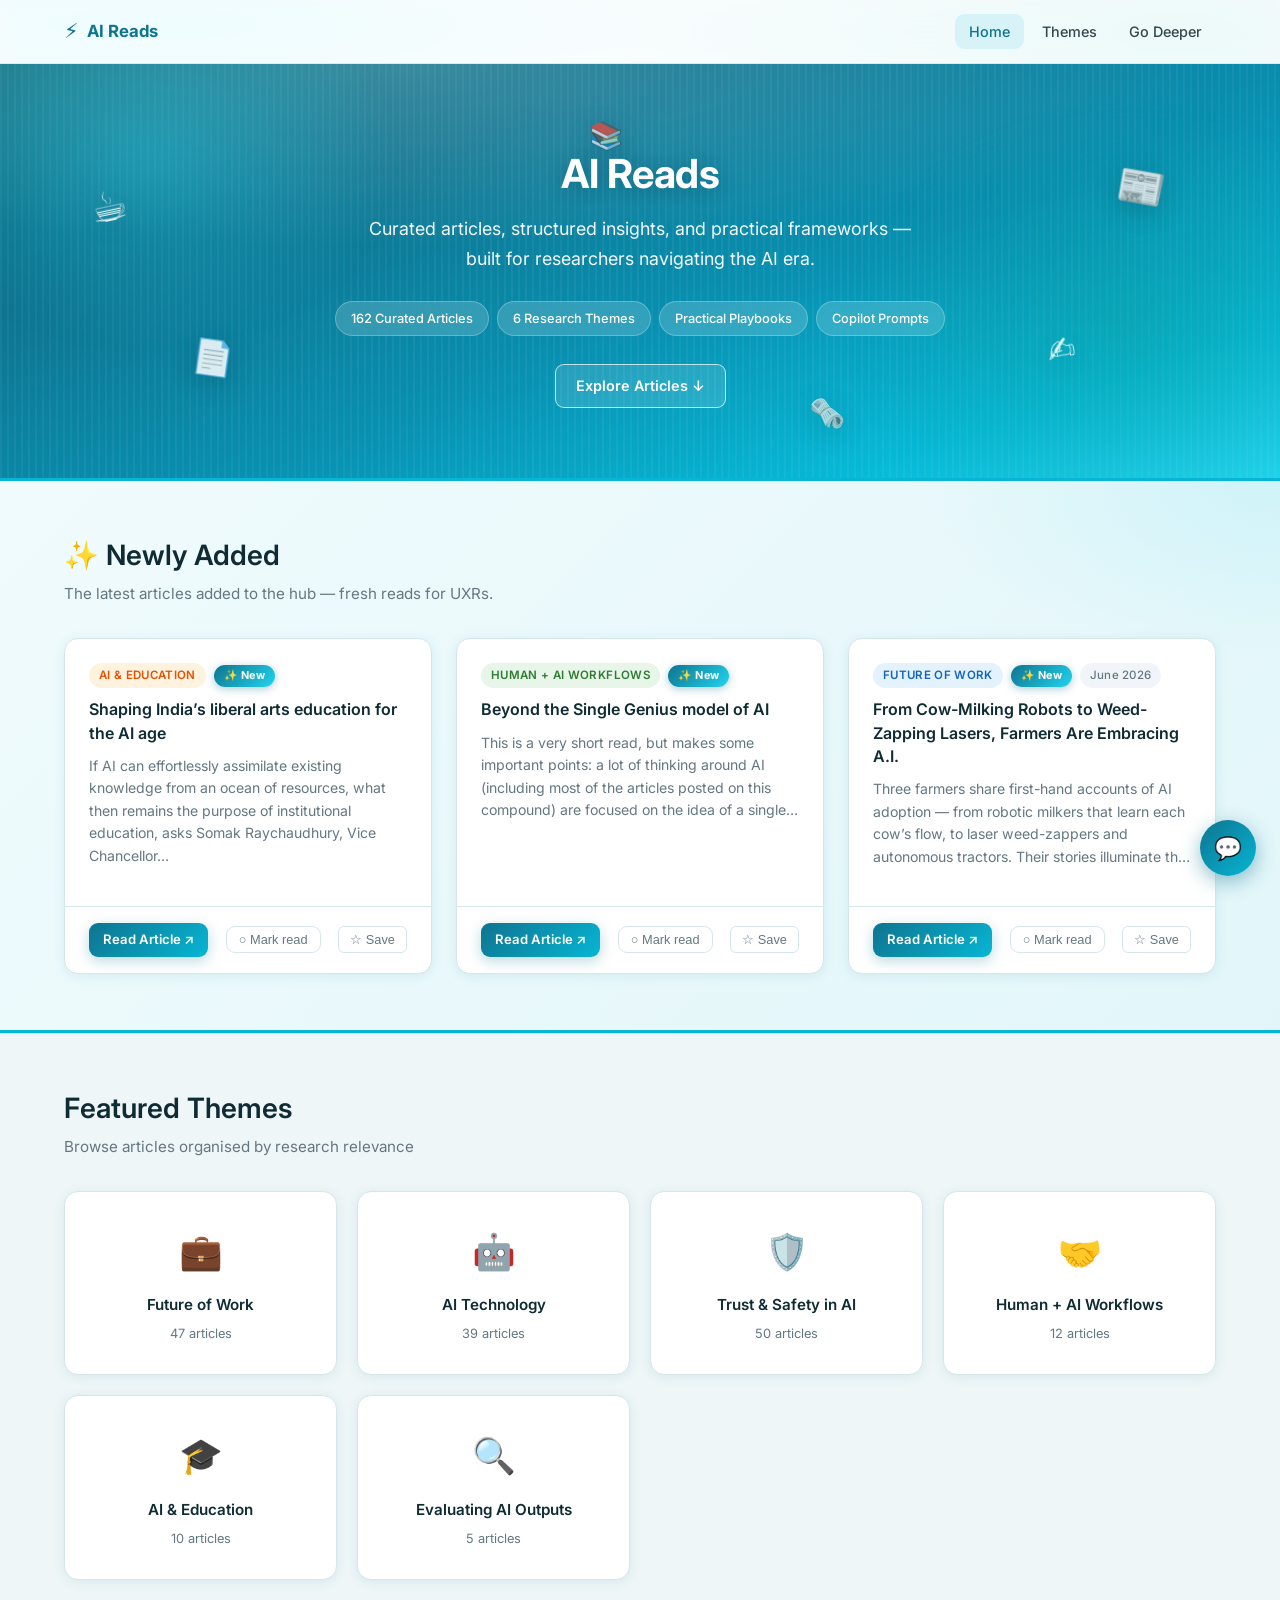
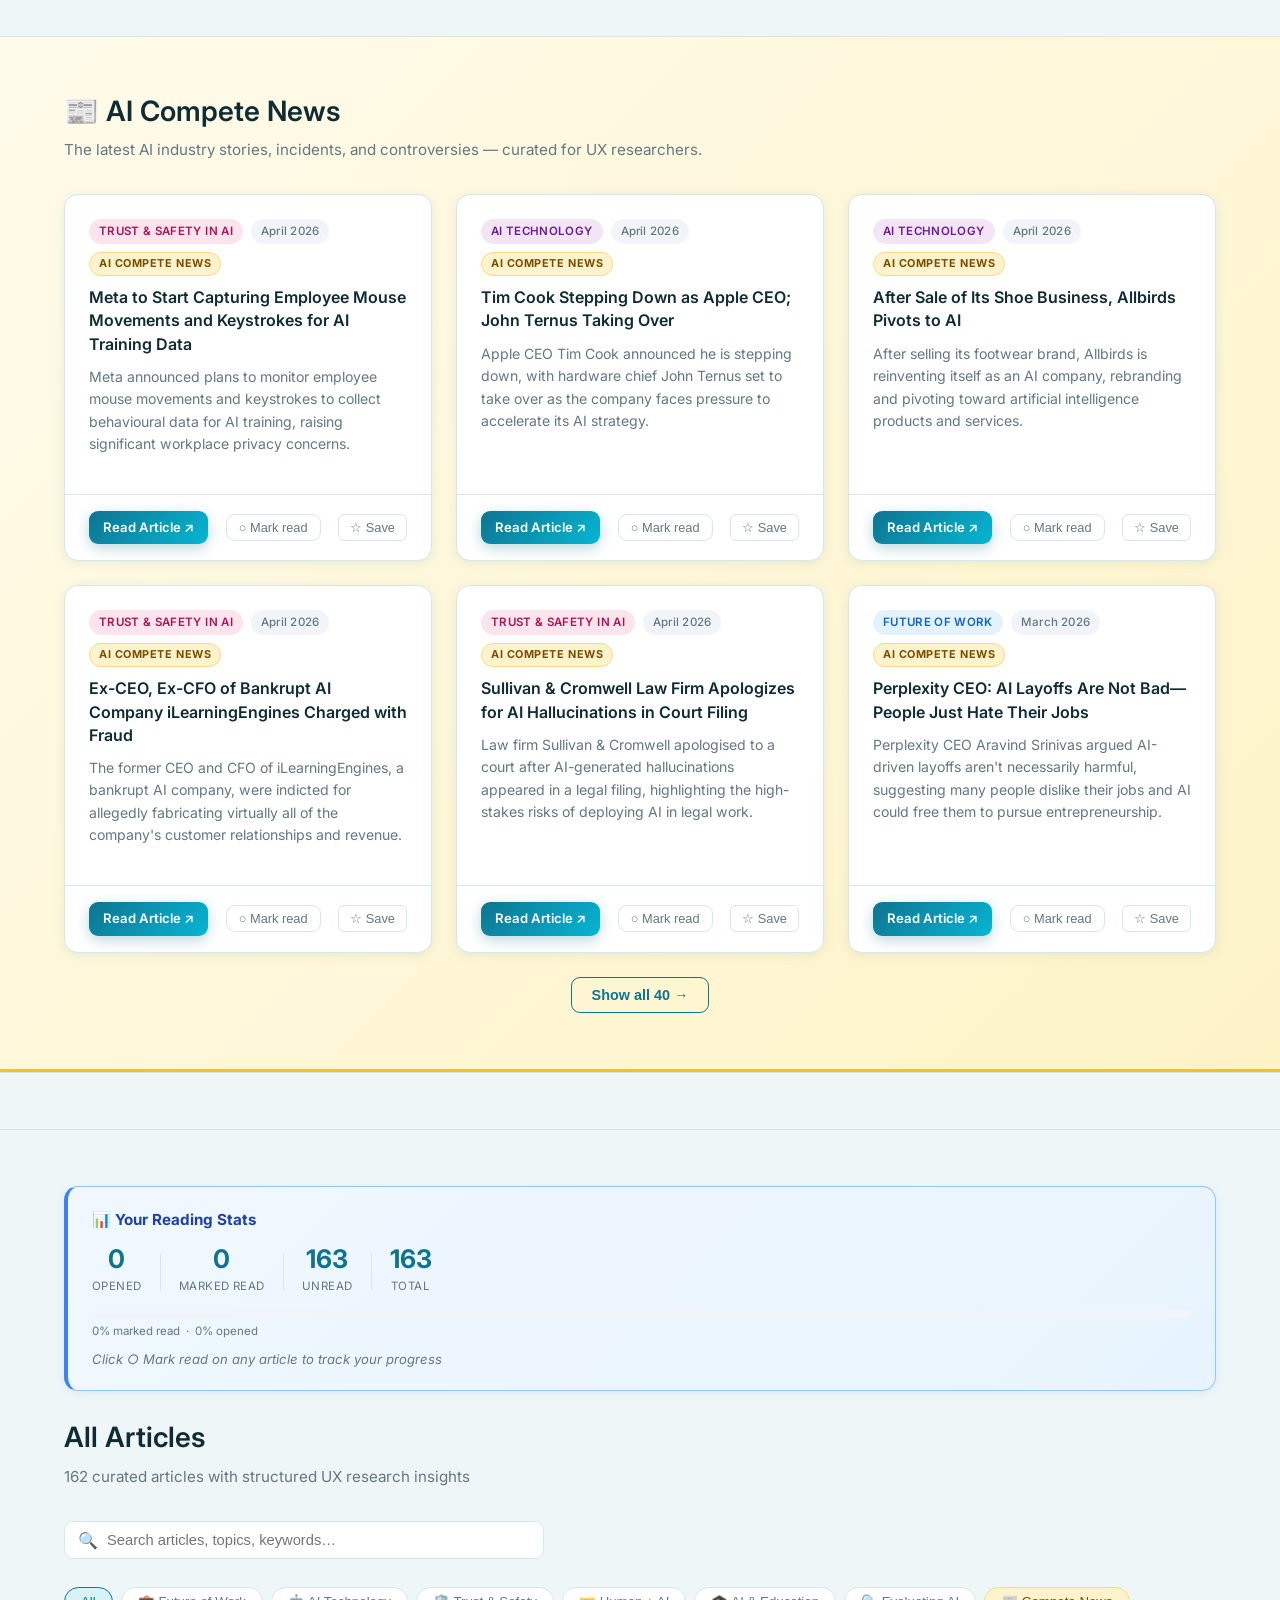
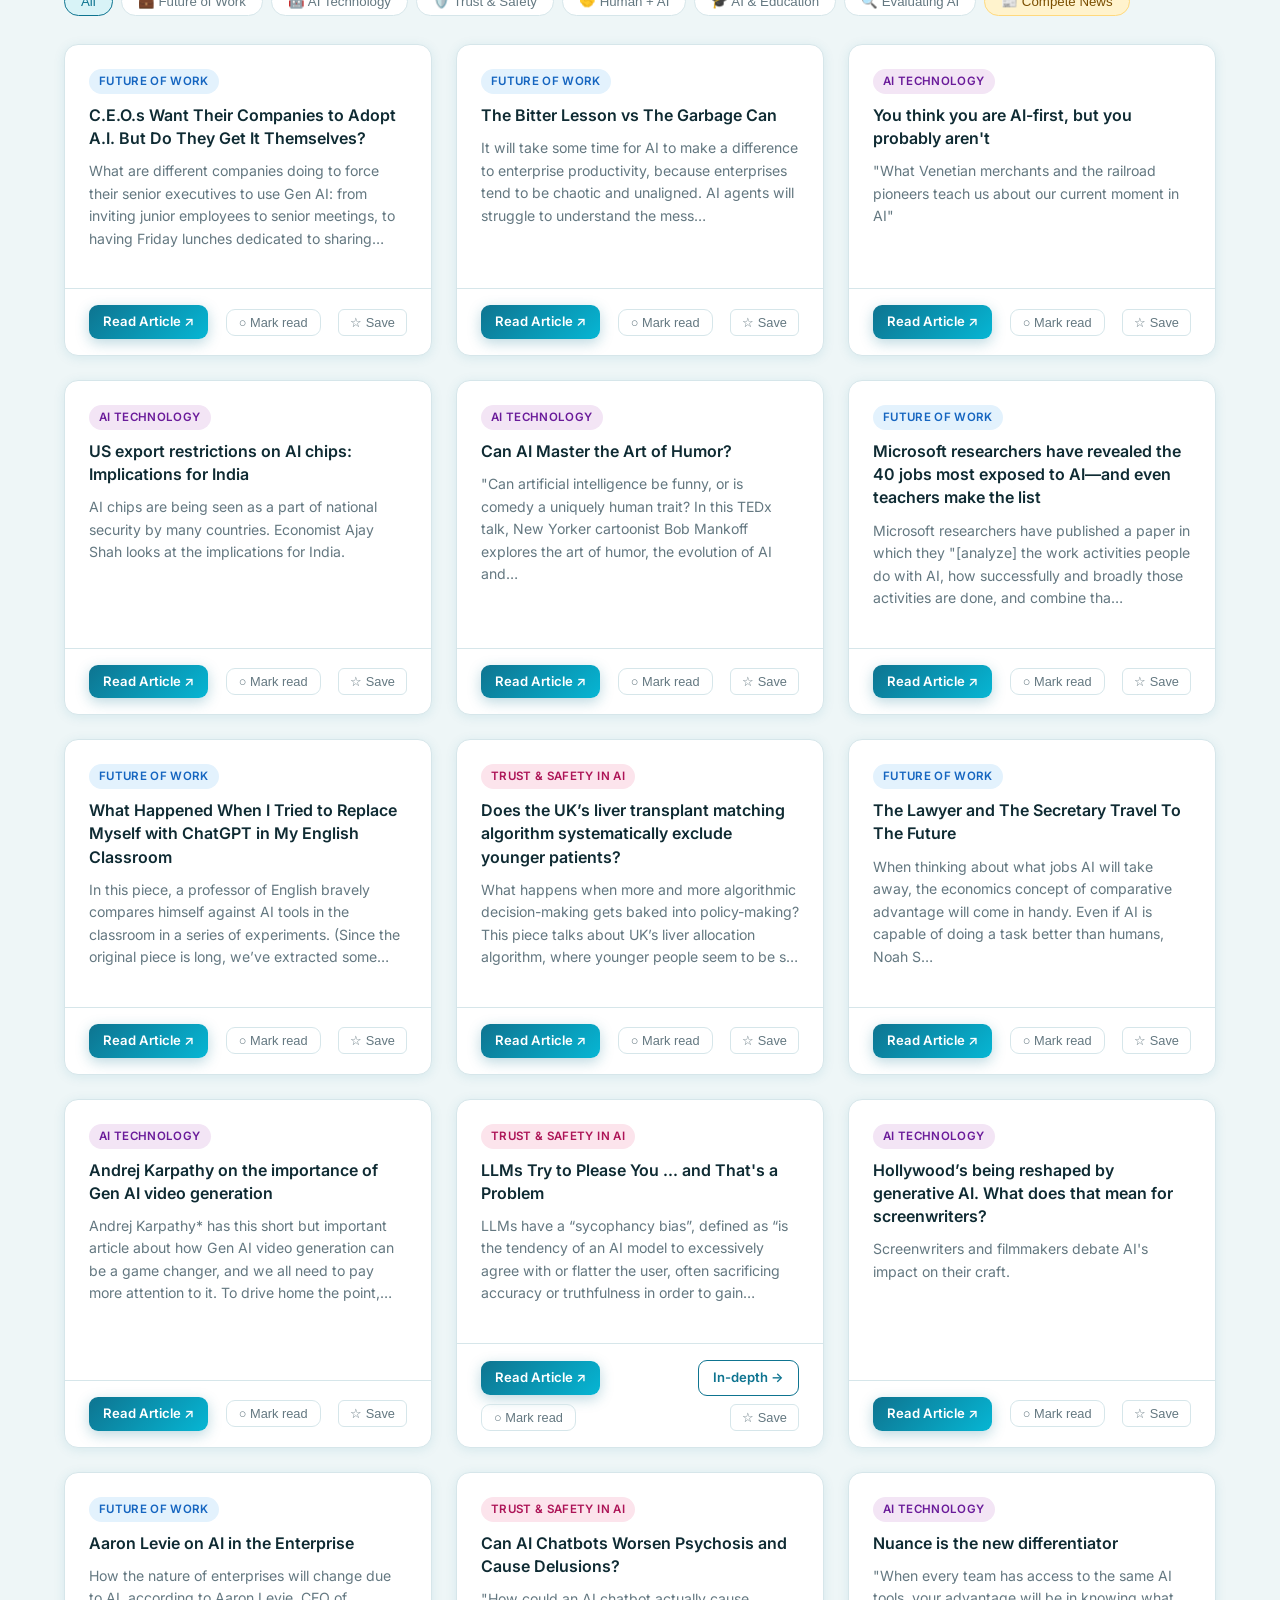
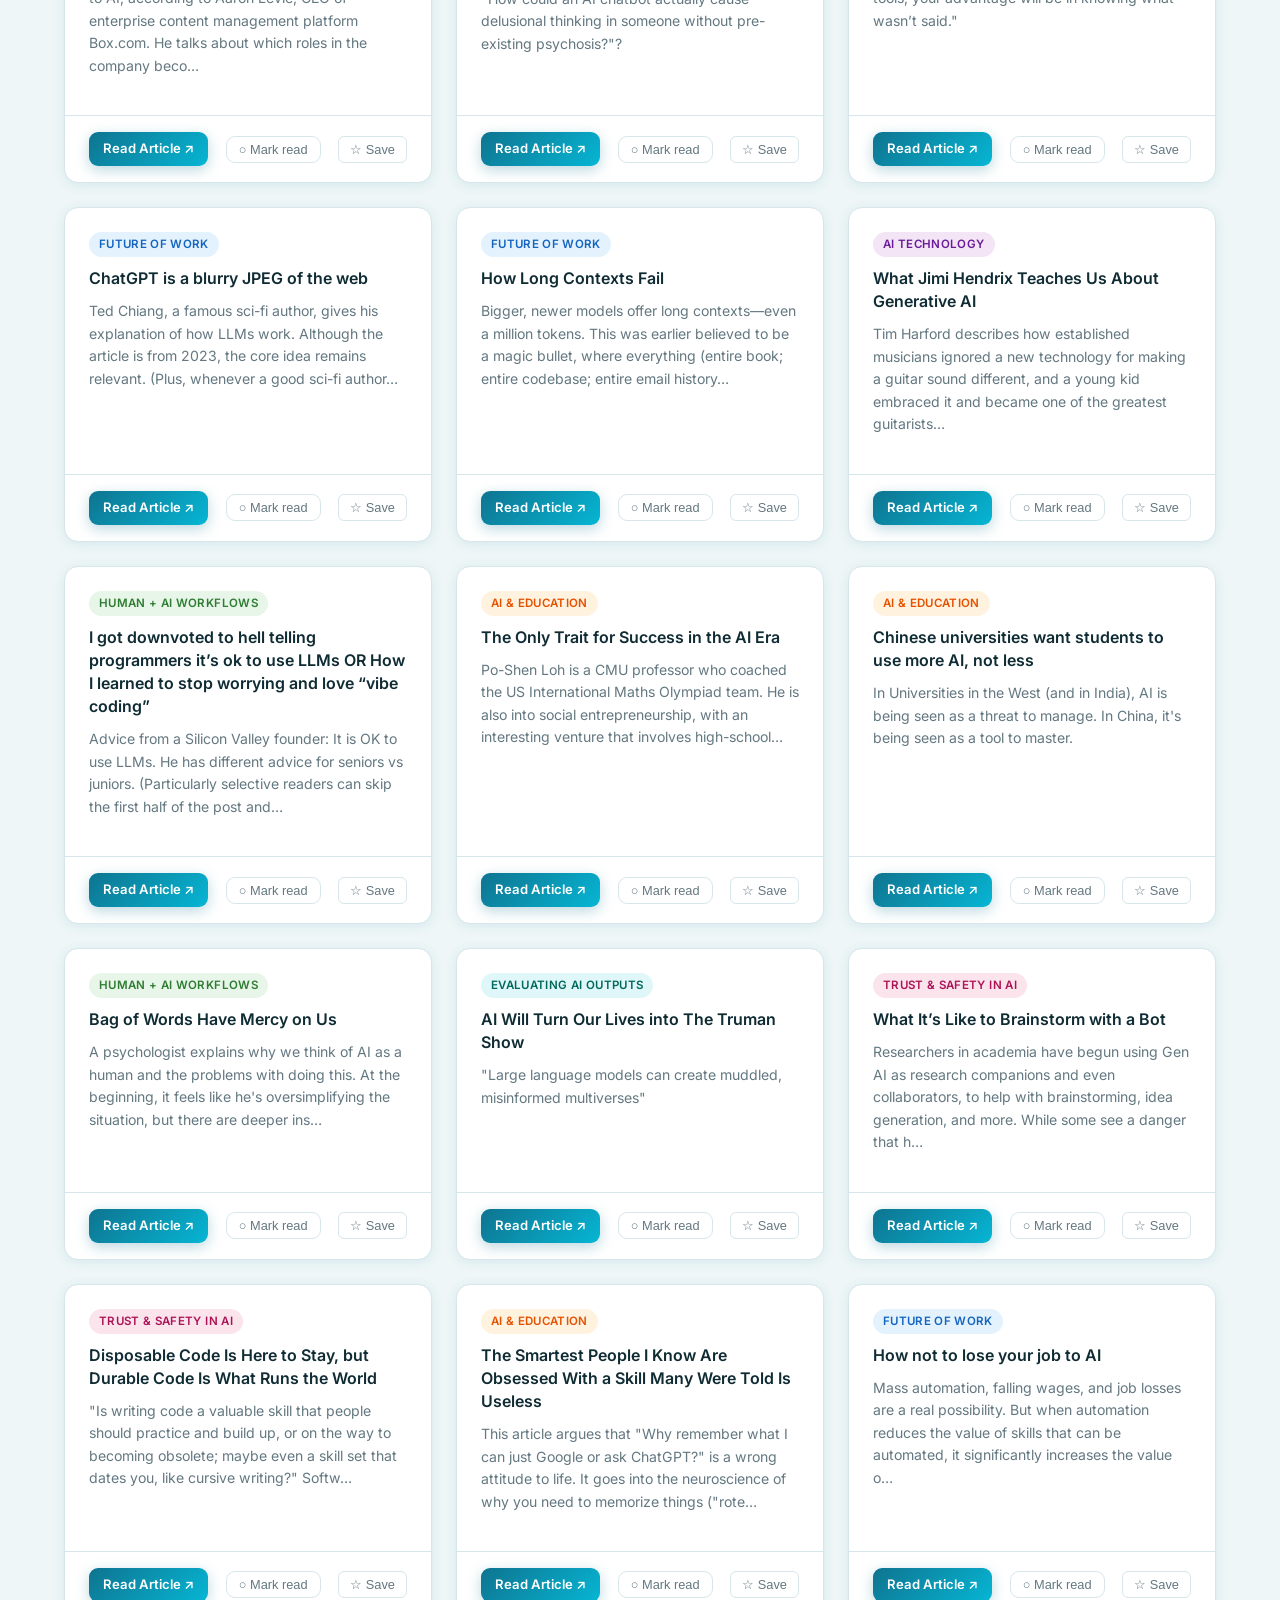
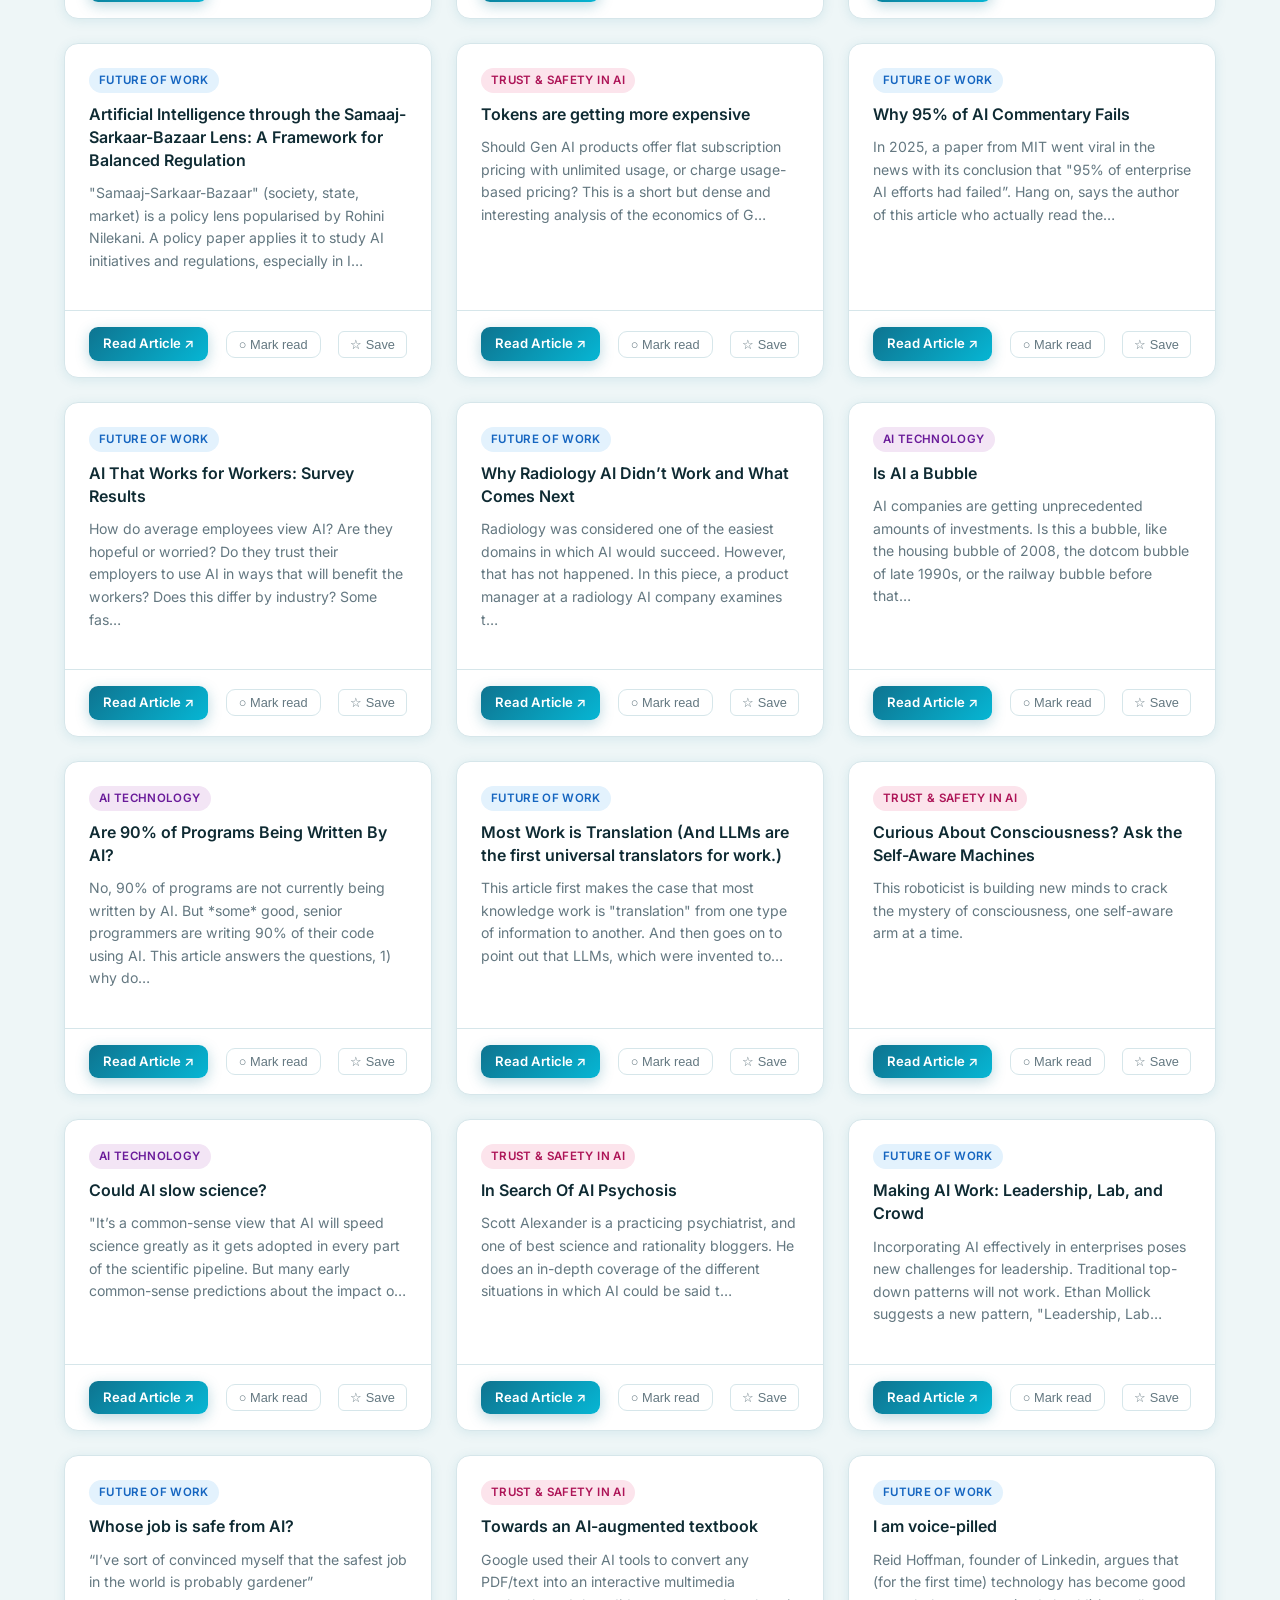
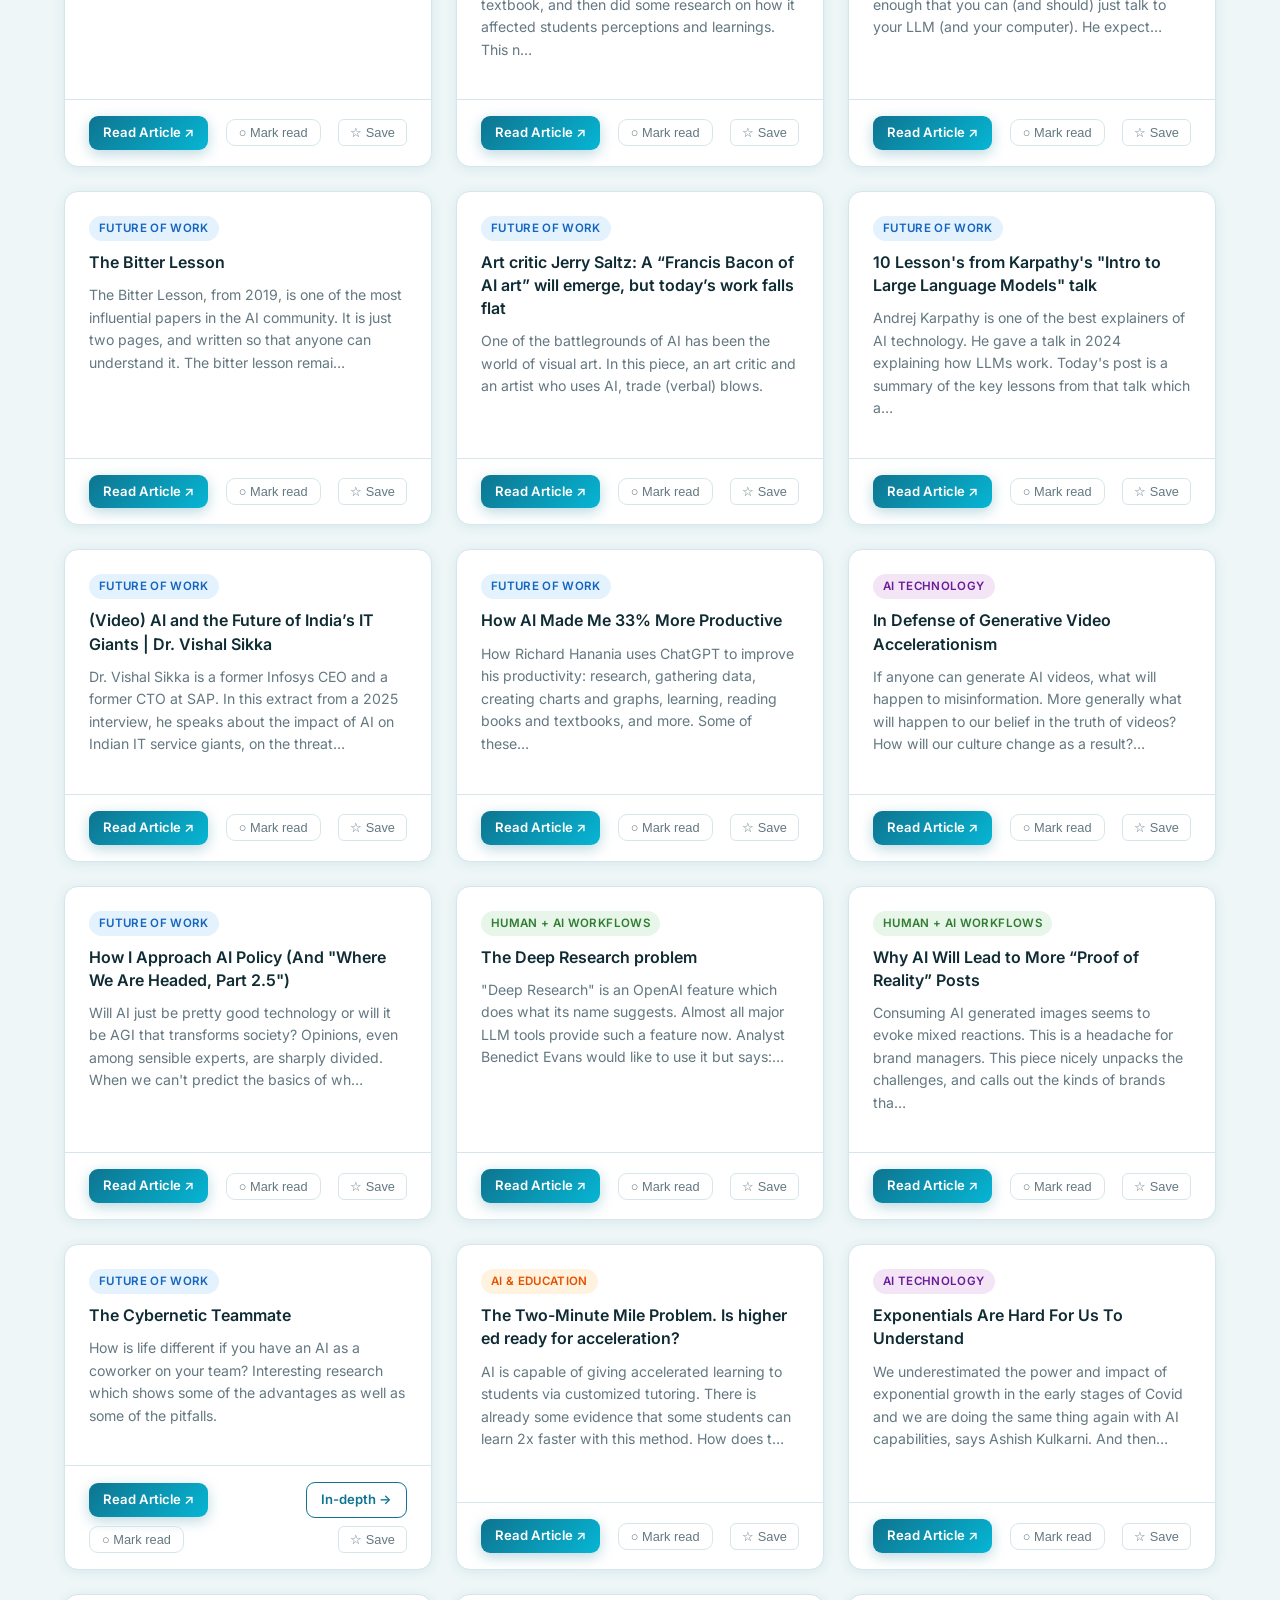
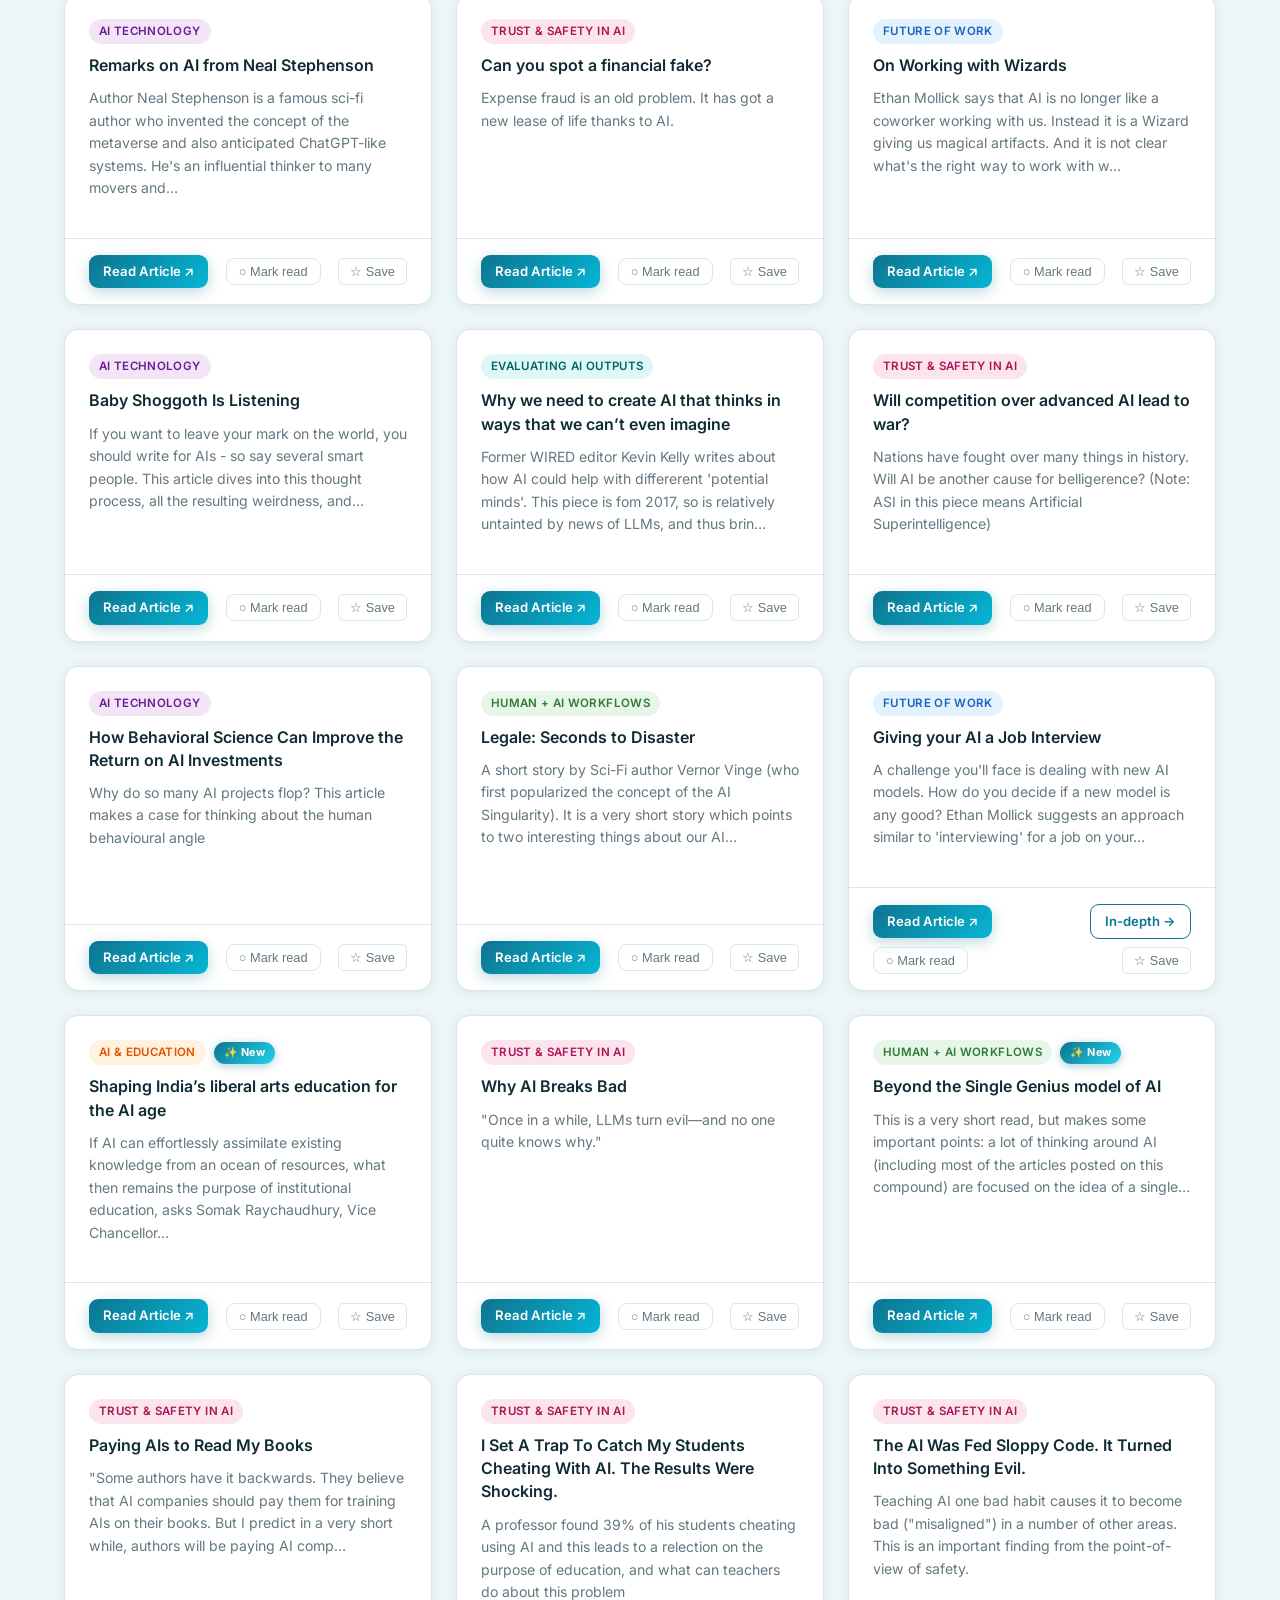
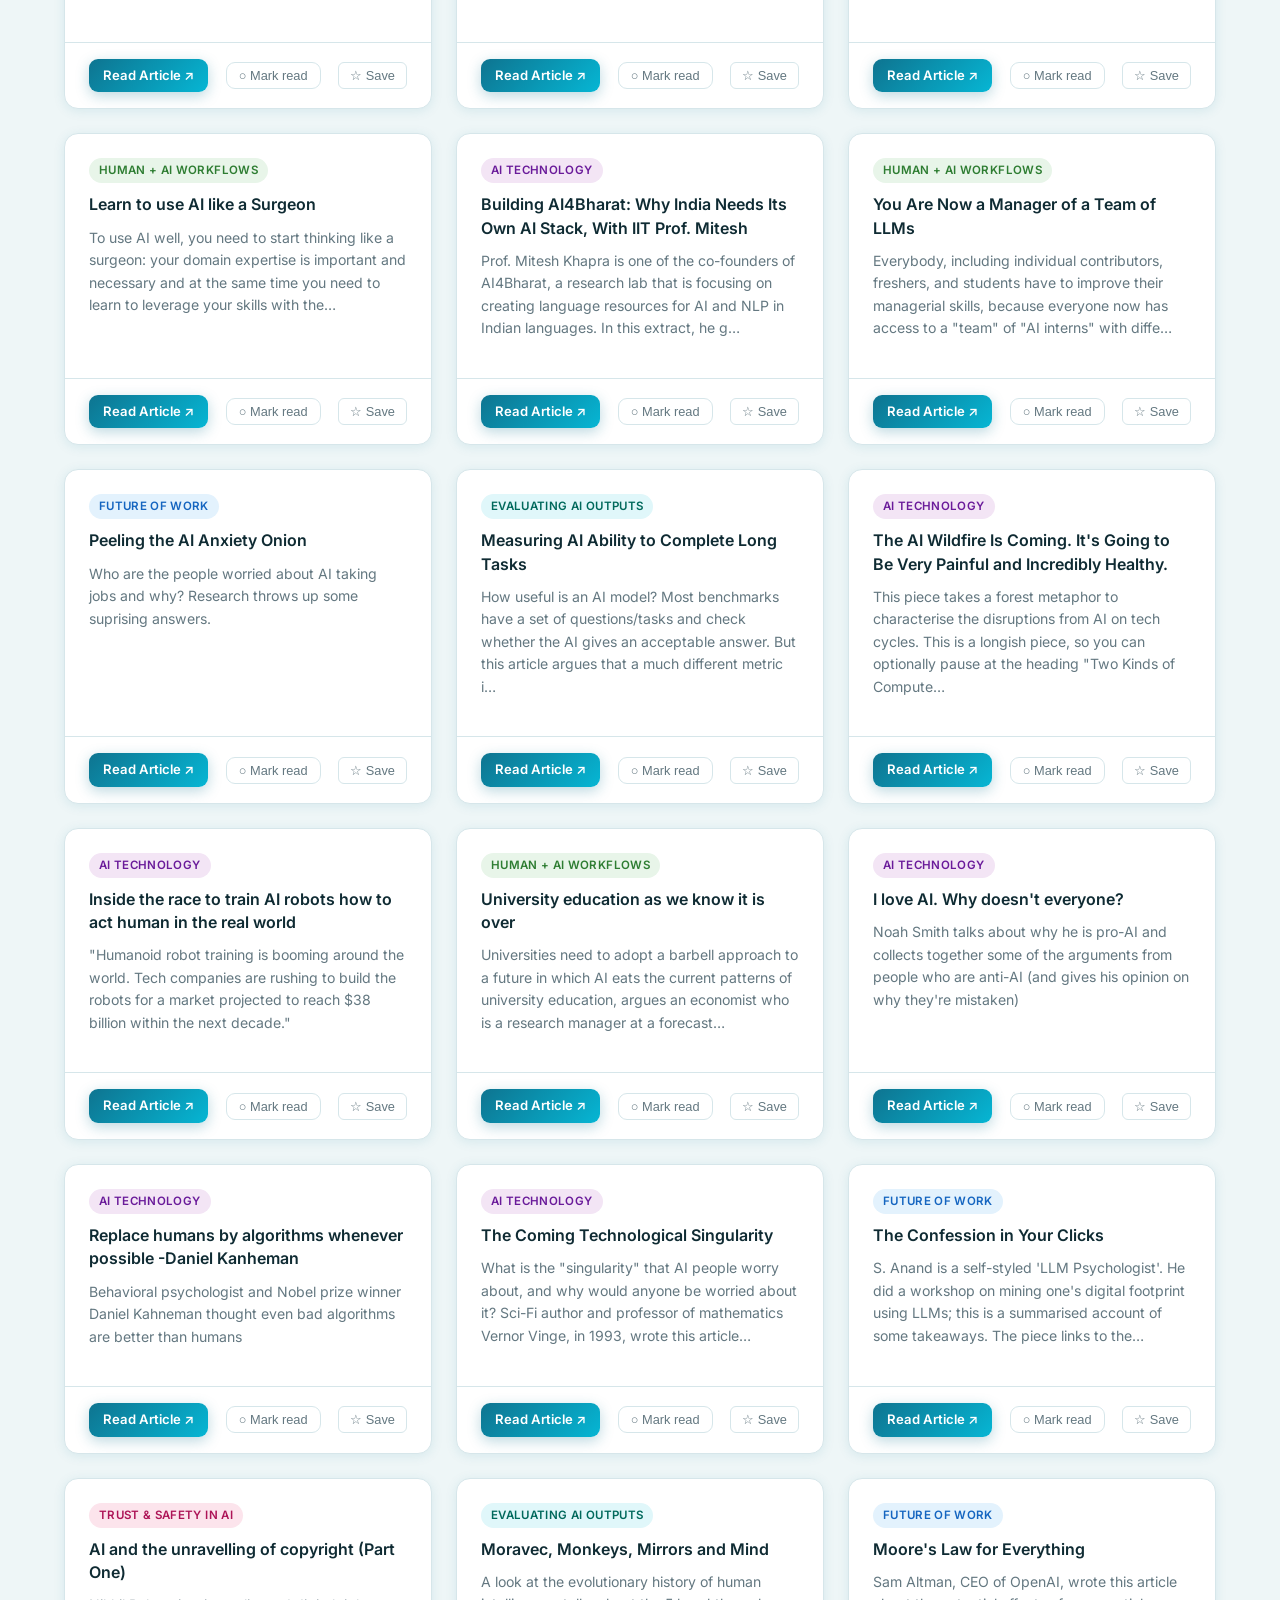
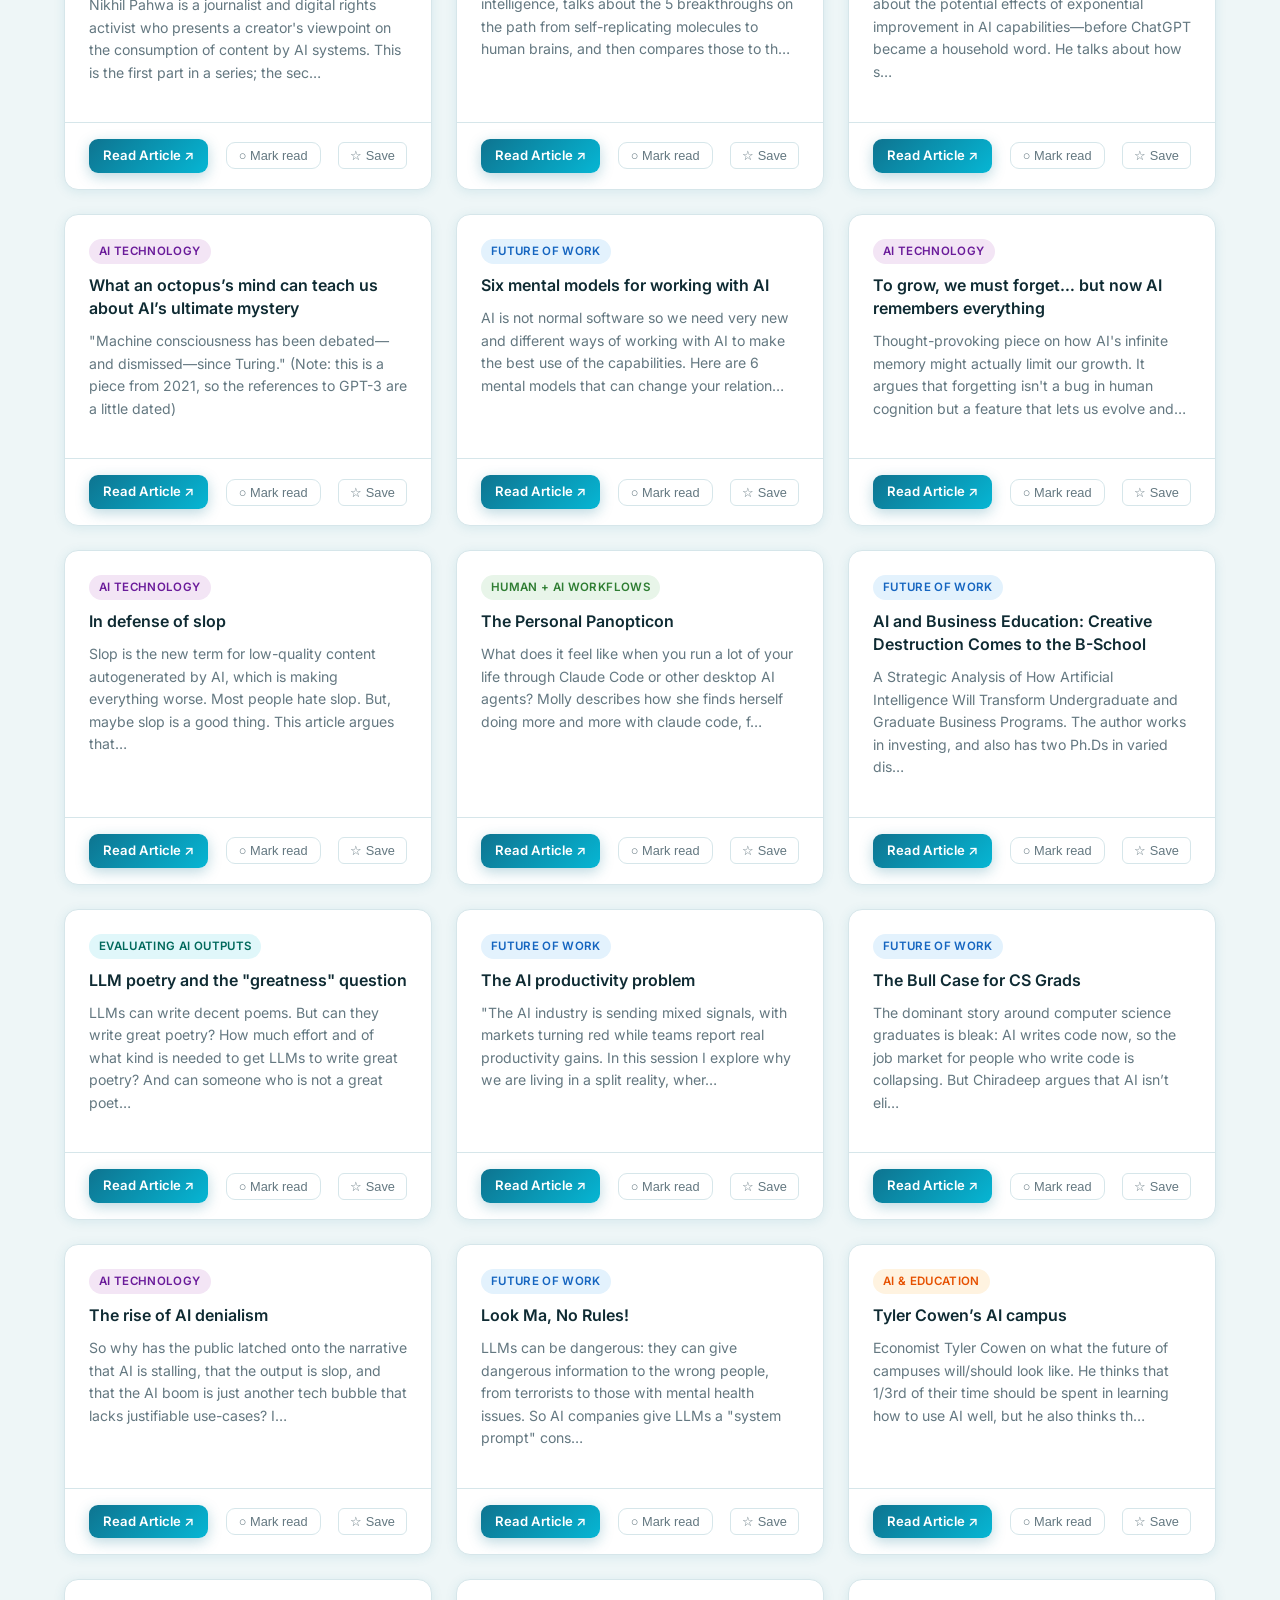
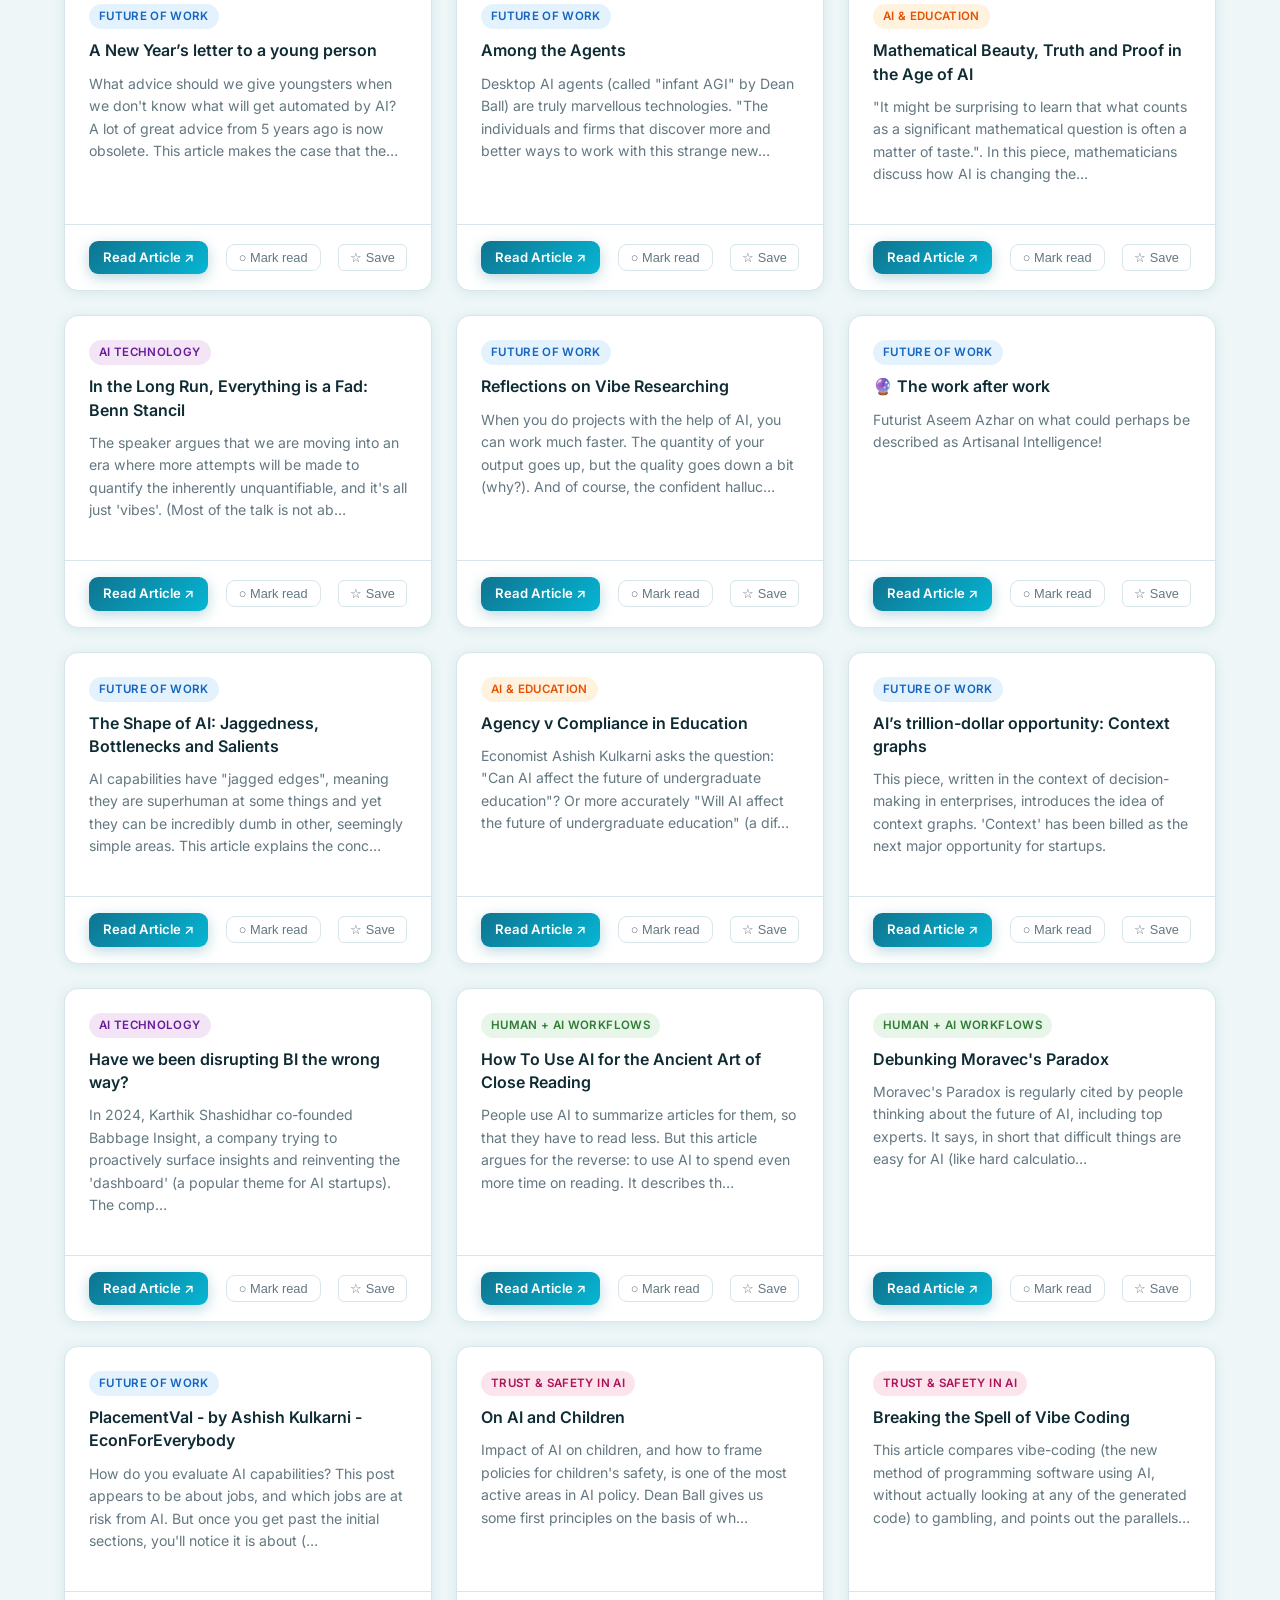
==== commit 250b2fb0: "Elevate aesthetics: teal-cyan gradient hero, brushed texture, quirky coffee/paper accents, New badge" ====
--- a/index.html
+++ b/index.html
@@ -31,6 +31,14 @@
 
 <!-- ── Hero ──────────────────────────────────── -->
 <header class="hero" role="banner">
+  <div class="hero-decor" aria-hidden="true">
+    <span>☕</span>
+    <span>📄</span>
+    <span>📰</span>
+    <span>✍️</span>
+    <span>📚</span>
+    <span>🗞️</span>
+  </div>
   <div class="container">
     <h1>AI Reads</h1>
     <p>Curated articles, structured insights, and practical frameworks — built for researchers navigating the AI era.</p>
@@ -47,7 +55,7 @@
 </header>
 
 <!-- ── Newly Added ───────────────────────────── -->
-<section class="section compete-news-section" id="newly-added" aria-labelledby="newly-added-heading">
+<section class="section newly-added-section" id="newly-added" aria-labelledby="newly-added-heading">
   <div class="container">
     <div class="section-header">
       <h2 id="newly-added-heading">✨ Newly Added</h2>
--- a/Assets/style.css
+++ b/Assets/style.css
@@ -6,19 +6,21 @@
 *, *::before, *::after { box-sizing: border-box; margin: 0; padding: 0; }
 
 :root {
-  --bg:        #f5f6fa;
+  --bg:        #eef6f7;
   --surface:   #ffffff;
-  --primary:   #5c6bc0;
-  --primary-d: #3949ab;
-  --accent:    #e8eaf6;
-  --text-h:    #1a1a2e;
-  --text:      #3d3d4e;
-  --text-s:    #6b7280;
-  --border:    #e2e4ed;
-  --shadow:    0 2px 12px rgba(92,107,192,.10);
-  --shadow-h:  0 6px 24px rgba(92,107,192,.18);
-  --radius:    12px;
-  --radius-s:  8px;
+  --primary:   #0e7490;
+  --primary-d: #155e75;
+  --accent:    #d8f3f7;
+  --teal:      #06b6d4;
+  --teal-l:    #22d3ee;
+  --text-h:    #0f2b33;
+  --text:      #36474d;
+  --text-s:    #647881;
+  --border:    #d6e6ea;
+  --shadow:    0 2px 12px rgba(14,116,144,.10);
+  --shadow-h:  0 10px 30px rgba(14,116,144,.20);
+  --radius:    14px;
+  --radius-s:  9px;
   --font:      'Inter', 'Segoe UI', system-ui, sans-serif;
   --nav-h:     64px;
 }
@@ -27,7 +29,11 @@
 
 body {
   font-family: var(--font);
-  background: var(--bg);
+  background:
+    radial-gradient(900px 500px at 12% -8%, rgba(34,211,238,.16), transparent 60%),
+    radial-gradient(1000px 620px at 92% 4%, rgba(13,148,136,.14), transparent 62%),
+    var(--bg);
+  background-attachment: fixed;
   color: var(--text);
   line-height: 1.65;
   min-height: 100vh;
@@ -55,8 +61,10 @@
 /* ---- Navigation ---- */
 .nav {
   position: sticky; top: 0; z-index: 100;
-  background: var(--surface);
-  border-bottom: 1px solid var(--border);
+  background: rgba(255,255,255,.72);
+  -webkit-backdrop-filter: saturate(180%) blur(14px);
+  backdrop-filter: saturate(180%) blur(14px);
+  border-bottom: 1px solid rgba(214,230,234,.8);
   height: var(--nav-h);
 }
 .nav-inner {
@@ -83,18 +91,65 @@
 
 /* ---- Hero ---- */
 .hero {
-  background: linear-gradient(135deg, #3949ab 0%, #5c6bc0 60%, #7986cb 100%);
-  color: #fff; padding: 72px 0 56px;
+  position: relative;
+  overflow: hidden;
+  background: linear-gradient(160deg, #0b6b7d 0%, #0e7490 28%, #0891b2 58%, #06b6d4 82%, #22d3ee 100%);
+  color: #fff; padding: 86px 0 70px;
   text-align: center;
-}
-.hero h1 { color: #fff; margin-bottom: 16px; }
-.hero p   { font-size: 1.1rem; opacity: .88; max-width: 560px; margin: 0 auto 28px; }
+  isolation: isolate;
+}
+/* brushed vertical streak texture (mimics the gradient artwork) */
+.hero::before {
+  content: '';
+  position: absolute; inset: 0; z-index: -2;
+  background:
+    repeating-linear-gradient(90deg, rgba(255,255,255,.05) 0 2px, transparent 2px 7px),
+    radial-gradient(120% 80% at 30% 0%, rgba(255,255,255,.20), transparent 55%),
+    radial-gradient(100% 90% at 85% 100%, rgba(3,40,51,.35), transparent 60%);
+  mix-blend-mode: screen;
+  opacity: .9;
+}
+/* soft glow blobs */
+.hero::after {
+  content: '';
+  position: absolute; inset: -20% -10% auto -10%; height: 140%; z-index: -2;
+  background:
+    radial-gradient(420px 320px at 18% 30%, rgba(34,211,238,.35), transparent 60%),
+    radial-gradient(460px 360px at 82% 60%, rgba(13,148,136,.30), transparent 62%);
+  filter: blur(8px);
+}
+.hero .container { position: relative; z-index: 1; }
+.hero h1 { color: #fff; margin-bottom: 16px; letter-spacing: -.01em; text-shadow: 0 2px 18px rgba(3,40,51,.25); }
+.hero p   { font-size: 1.12rem; opacity: .95; max-width: 580px; margin: 0 auto 28px; }
 .hero-pills { display: flex; flex-wrap: wrap; gap: 8px; justify-content: center; margin-bottom: 28px; }
 .hero-pill {
-  background: rgba(255,255,255,.18); color: #fff;
-  padding: 5px 14px; border-radius: 99px;
+  background: rgba(255,255,255,.16); color: #fff;
+  padding: 6px 15px; border-radius: 99px;
   font-size: .8rem; font-weight: 500;
-  backdrop-filter: blur(4px);
+  border: 1px solid rgba(255,255,255,.25);
+  -webkit-backdrop-filter: blur(6px); backdrop-filter: blur(6px);
+}
+
+/* ---- Quirky floating coffee / paper accents ---- */
+.hero-decor { position: absolute; inset: 0; z-index: -1; pointer-events: none; overflow: hidden; }
+.hero-decor span {
+  position: absolute; font-size: 2.1rem;
+  opacity: .85;
+  filter: drop-shadow(0 6px 14px rgba(3,40,51,.28));
+  animation: floaty 7s ease-in-out infinite;
+}
+.hero-decor span:nth-child(1) { left: 7%;  top: 26%; font-size: 2.6rem; animation-delay: 0s;   transform: rotate(-12deg); }
+.hero-decor span:nth-child(2) { left: 15%; top: 64%; animation-delay: 1.2s; transform: rotate(8deg); }
+.hero-decor span:nth-child(3) { right: 9%; top: 22%; font-size: 2.4rem; animation-delay: .6s; transform: rotate(10deg); }
+.hero-decor span:nth-child(4) { right: 16%;top: 62%; animation-delay: 1.8s; transform: rotate(-9deg); }
+.hero-decor span:nth-child(5) { left: 46%; top: 12%; font-size: 1.7rem; opacity: .7; animation-delay: 2.4s; }
+.hero-decor span:nth-child(6) { right: 34%;bottom: 10%; font-size: 1.8rem; opacity: .7; animation-delay: 3s; }
+@keyframes floaty {
+  0%, 100% { translate: 0 0; }
+  50%      { translate: 0 -16px; }
+}
+@media (prefers-reduced-motion: reduce) {
+  .hero-decor span { animation: none; }
 }
 
 /* ---- Buttons ---- */
@@ -105,8 +160,8 @@
   cursor: pointer; border: none; transition: all .15s;
   text-decoration: none;
 }
-.btn-primary { background: var(--primary); color: #fff; }
-.btn-primary:hover { background: var(--primary-d); color: #fff; text-decoration: none; box-shadow: var(--shadow-h); }
+.btn-primary { background: linear-gradient(135deg, var(--primary) 0%, var(--teal) 100%); color: #fff; box-shadow: 0 4px 14px rgba(14,116,144,.28); }
+.btn-primary:hover { background: linear-gradient(135deg, var(--primary-d) 0%, var(--primary) 100%); color: #fff; text-decoration: none; box-shadow: var(--shadow-h); transform: translateY(-1px); }
 .btn-outline {
   background: transparent; color: var(--primary);
   border: 1.5px solid var(--primary);
@@ -129,6 +184,14 @@
 .card-body { padding: 24px; }
 .card-header { padding: 20px 24px 0; }
 .card-footer { padding: 16px 24px; border-top: 1px solid var(--border); display: flex; align-items: center; justify-content: space-between; flex-wrap: wrap; gap: 8px; }
+
+/* New badge for freshly added articles */
+.new-badge {
+  font-size: .68rem; font-weight: 700; letter-spacing: .02em;
+  background: linear-gradient(135deg, var(--primary), var(--teal-l));
+  color: #fff; border-radius: 99px; padding: 2px 10px;
+  box-shadow: 0 2px 8px rgba(14,116,144,.35);
+}
 
 /* ---- Article Cards ---- */
 .articles-grid { display: grid; grid-template-columns: repeat(auto-fill, minmax(320px, 1fr)); gap: 24px; }
@@ -171,6 +234,16 @@
 .filter-btn--compete { background: #fff3cd !important; color: #7a4e00 !important; border-color: #ffd97d !important; }
 .filter-btn--compete.active { background: #fbbf24 !important; color: #1a0e00 !important; }
 
+/* ---- Newly Added Section ---- */
+.newly-added-section {
+  background:
+    radial-gradient(600px 300px at 100% 0%, rgba(34,211,238,.12), transparent 60%),
+    linear-gradient(135deg, #f0fbfd 0%, #e2f6f9 100%);
+  border-top: 3px solid var(--teal);
+  border-bottom: 3px solid var(--teal);
+}
+.newly-added-section .section-header h2 { display: inline-flex; align-items: center; gap: 8px; }
+
 /* ---- Theme Badge ---- */
 .theme-badge {
   display: inline-block;
@@ -187,16 +260,24 @@
 /* ---- Theme Cards (homepage featured) ---- */
 .themes-grid { display: grid; grid-template-columns: repeat(auto-fill, minmax(220px, 1fr)); gap: 20px; }
 .theme-card {
+  position: relative;
   background: var(--surface);
   border-radius: var(--radius);
   box-shadow: var(--shadow);
   border: 1px solid var(--border);
-  padding: 28px 22px;
+  padding: 30px 22px;
   text-align: center;
-  transition: box-shadow .2s, transform .2s;
+  transition: box-shadow .25s, transform .25s;
   text-decoration: none; display: block; color: inherit;
-}
-.theme-card:hover { box-shadow: var(--shadow-h); transform: translateY(-3px); text-decoration: none; color: inherit; }
+  overflow: hidden;
+}
+.theme-card::before {
+  content: ''; position: absolute; top: 0; left: 0; right: 0; height: 4px;
+  background: linear-gradient(90deg, var(--primary), var(--teal-l));
+  transform: scaleX(0); transform-origin: left; transition: transform .25s;
+}
+.theme-card:hover::before { transform: scaleX(1); }
+.theme-card:hover { box-shadow: var(--shadow-h); transform: translateY(-4px); text-decoration: none; color: inherit; }
 .theme-card-icon { font-size: 2.2rem; margin-bottom: 12px; }
 .theme-card h3 { font-size: .95rem; margin-bottom: 6px; }
 .theme-card p  { font-size: .8rem; color: var(--text-s); margin: 0; }
@@ -313,13 +394,13 @@
 }
 .chat-toggle {
   width: 56px; height: 56px; border-radius: 50%;
-  background: var(--primary); color: #fff;
+  background: linear-gradient(135deg, var(--primary) 0%, var(--teal) 100%); color: #fff;
   border: none; cursor: pointer; font-size: 1.4rem;
-  box-shadow: 0 4px 16px rgba(92,107,192,.45);
+  box-shadow: 0 6px 20px rgba(14,116,144,.45);
   display: flex; align-items: center; justify-content: center;
   transition: background .15s, transform .15s;
 }
-.chat-toggle:hover { background: var(--primary-d); transform: scale(1.05); }
+.chat-toggle:hover { background: linear-gradient(135deg, var(--primary-d) 0%, var(--primary) 100%); transform: scale(1.06); }
 .chat-panel {
   position: absolute; bottom: 70px; right: 0;
   width: 340px; background: var(--surface);
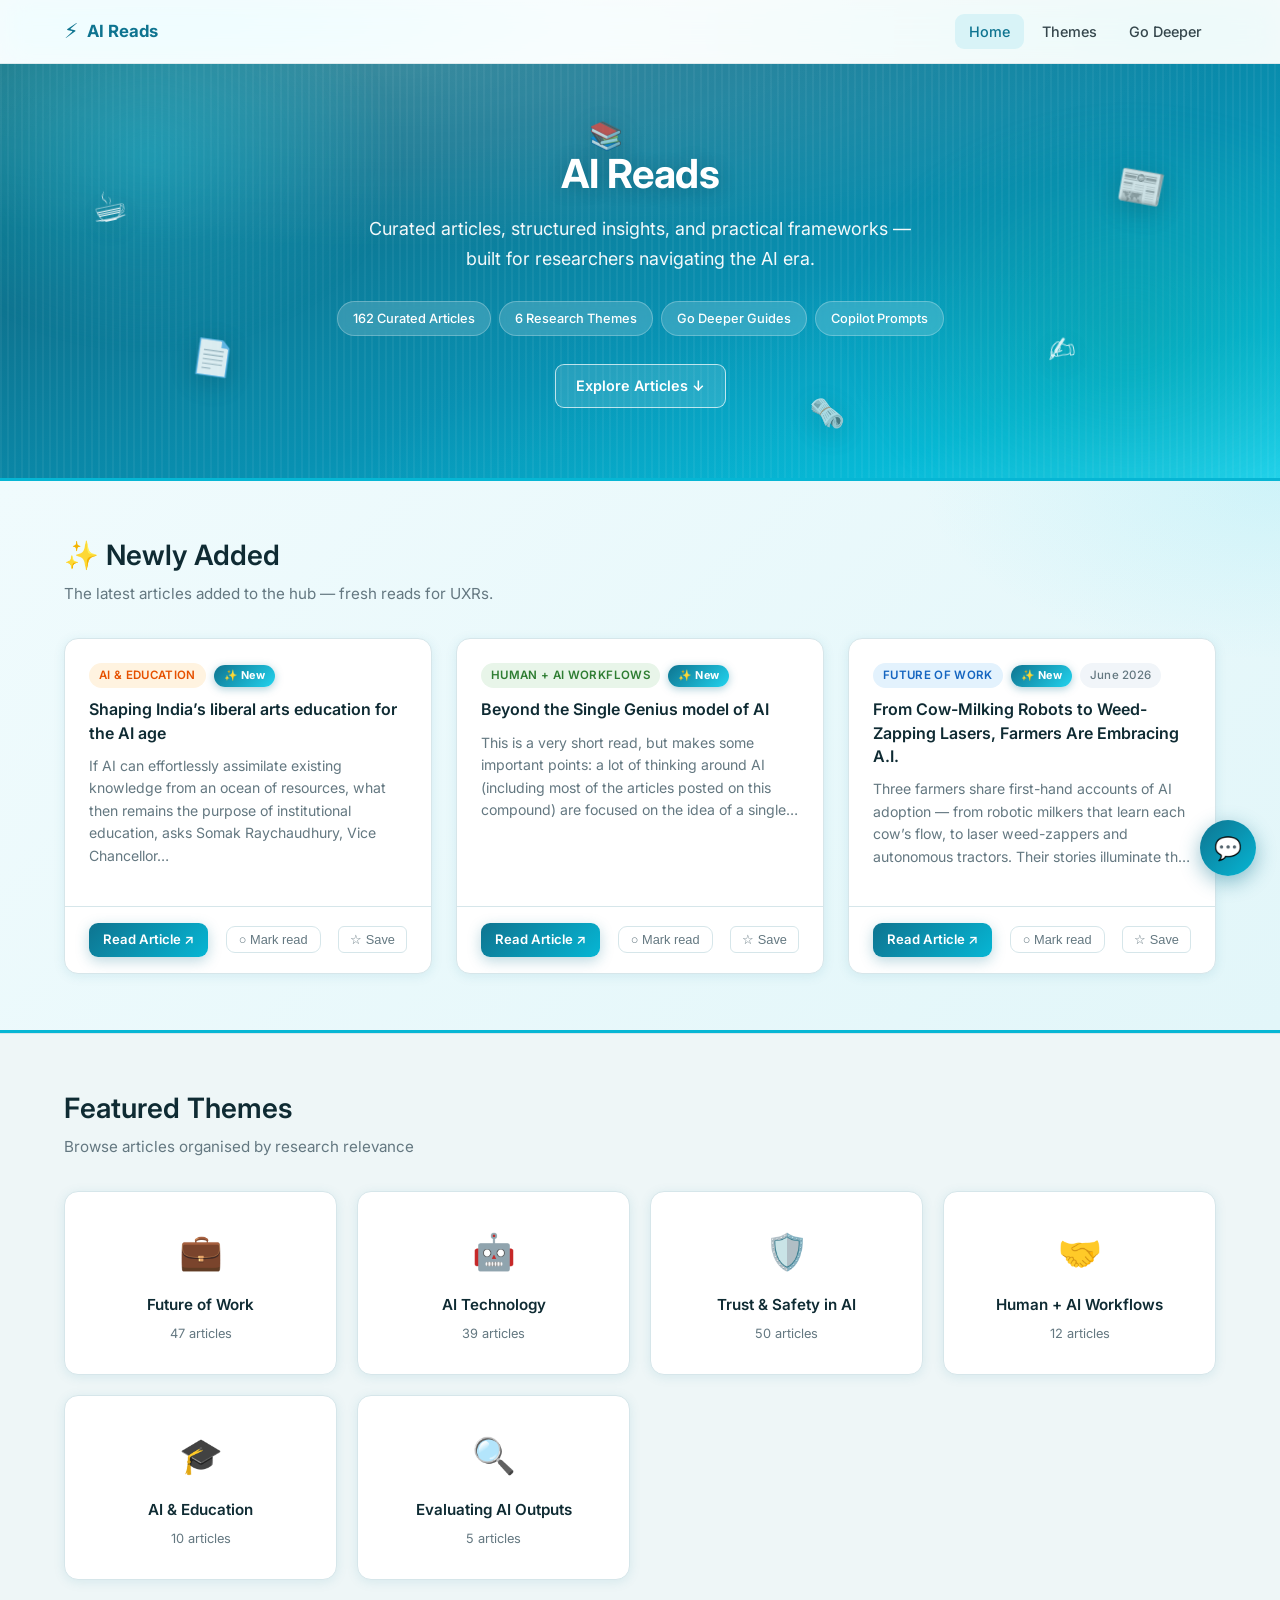
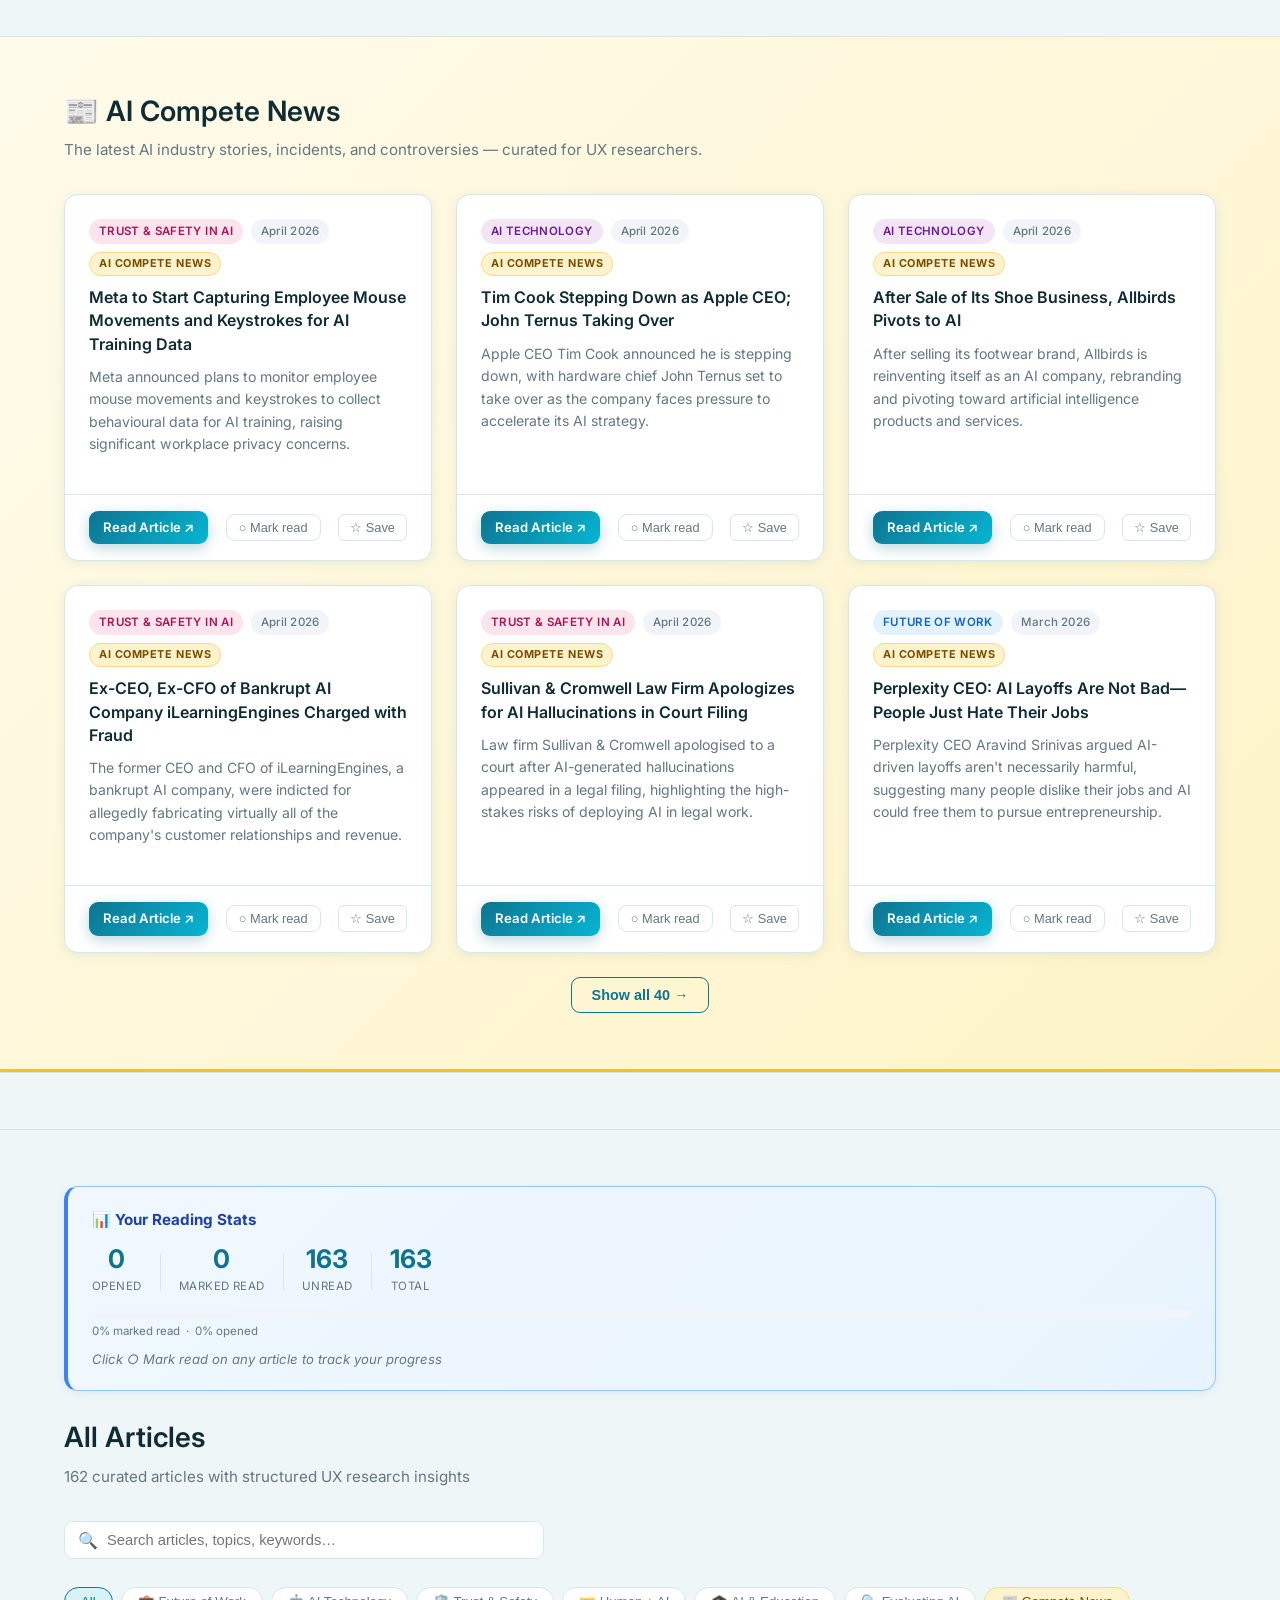
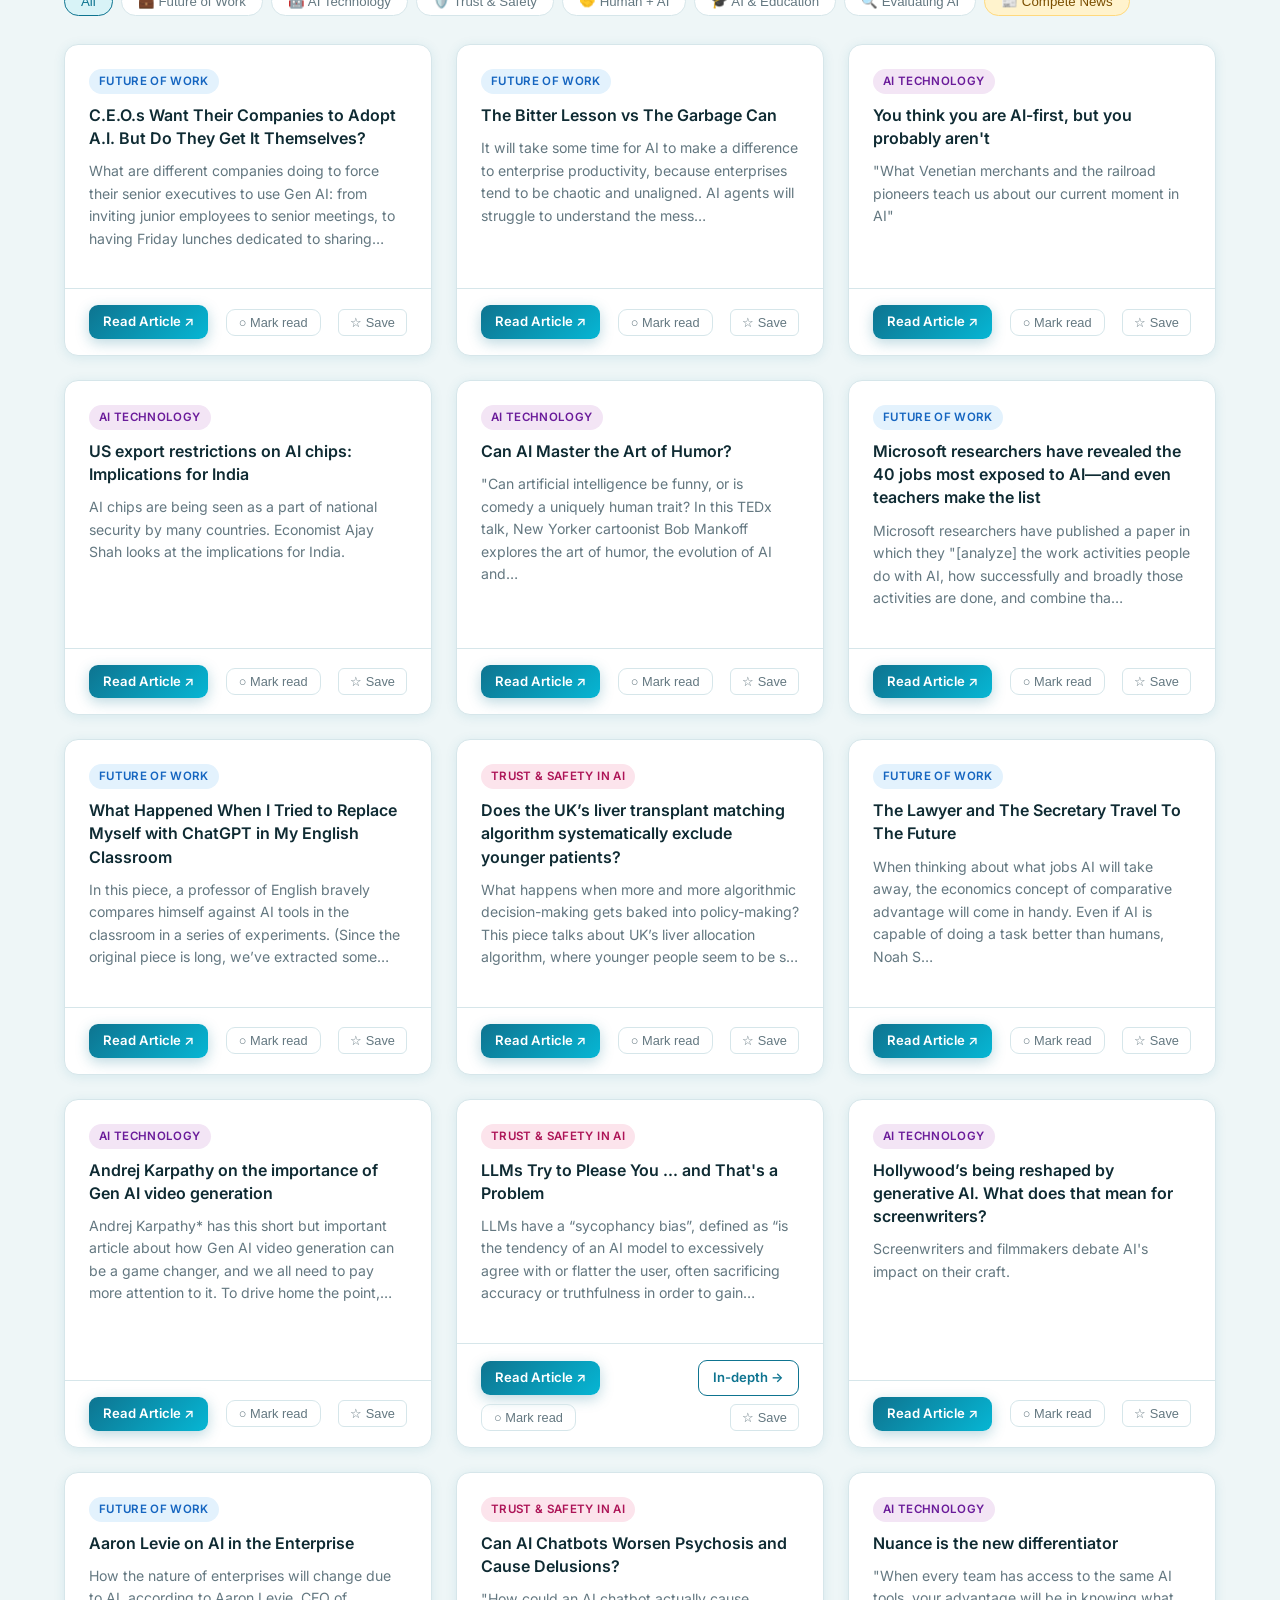
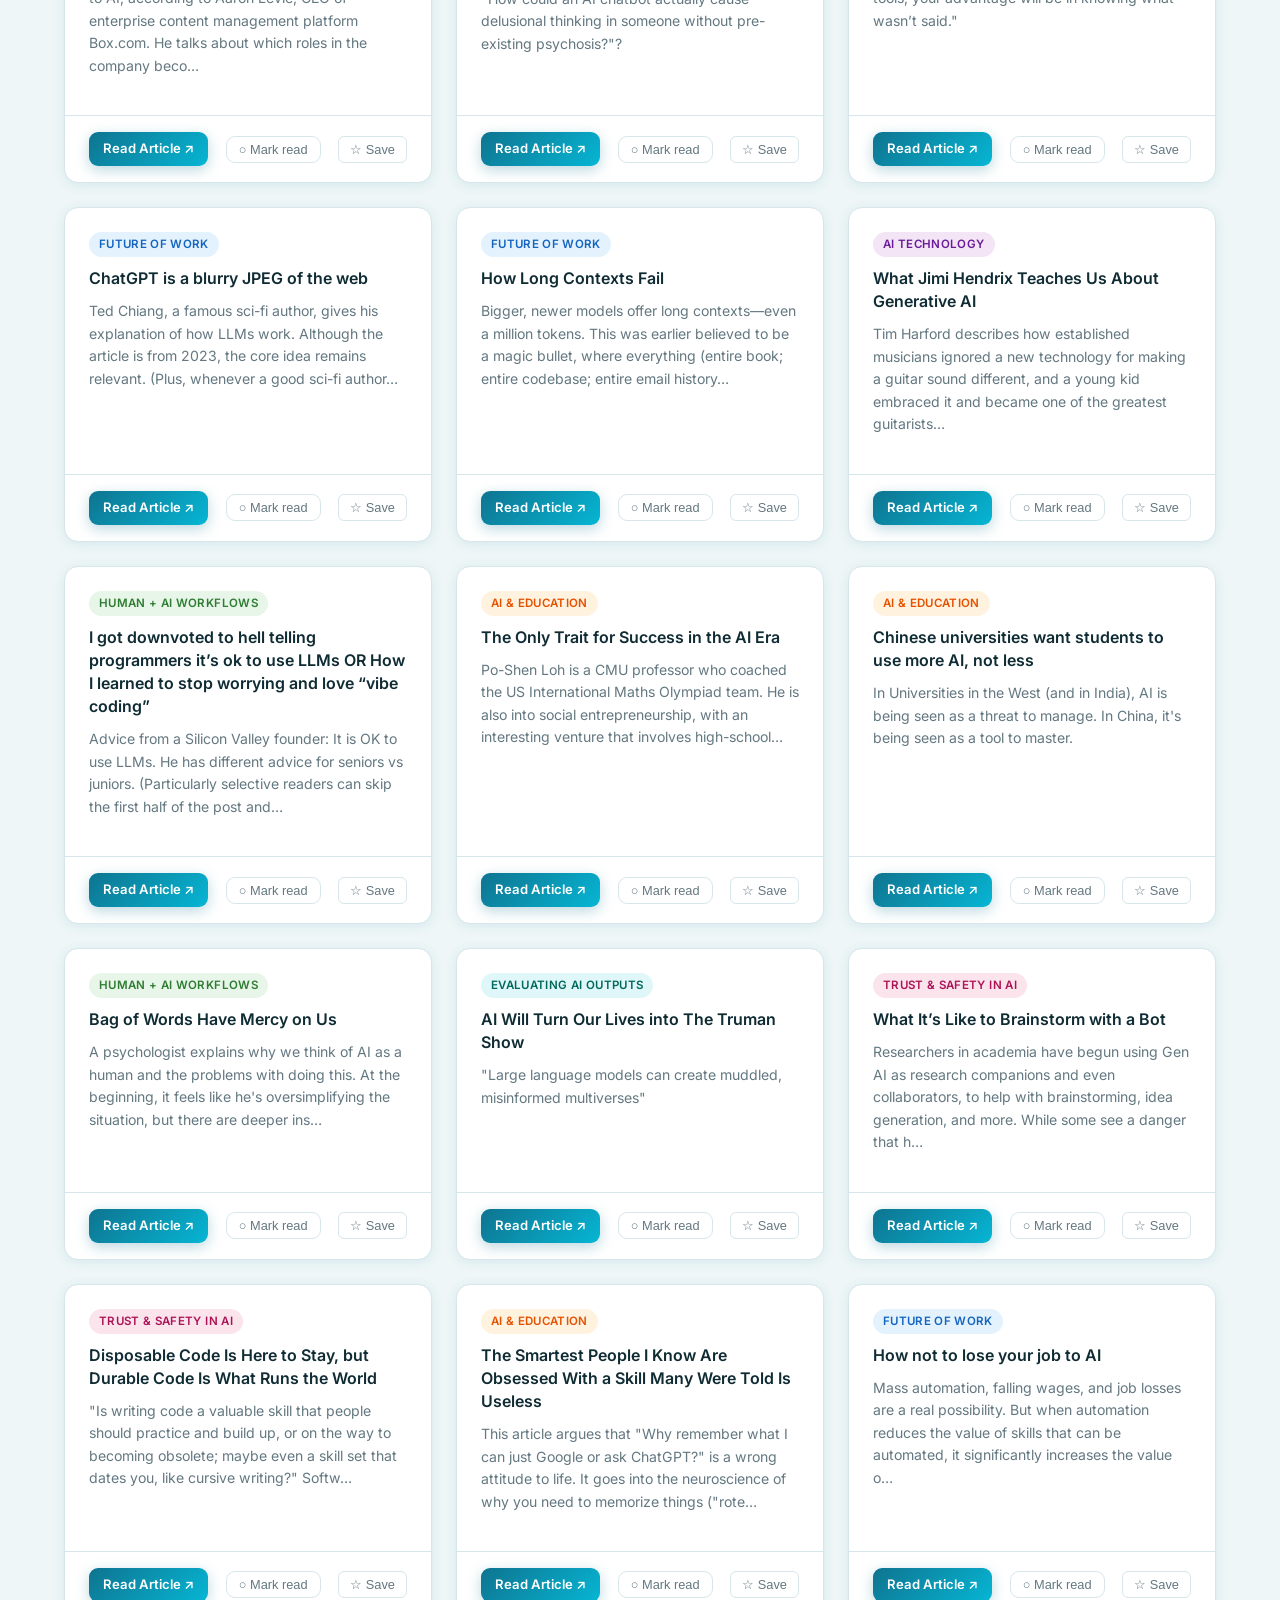
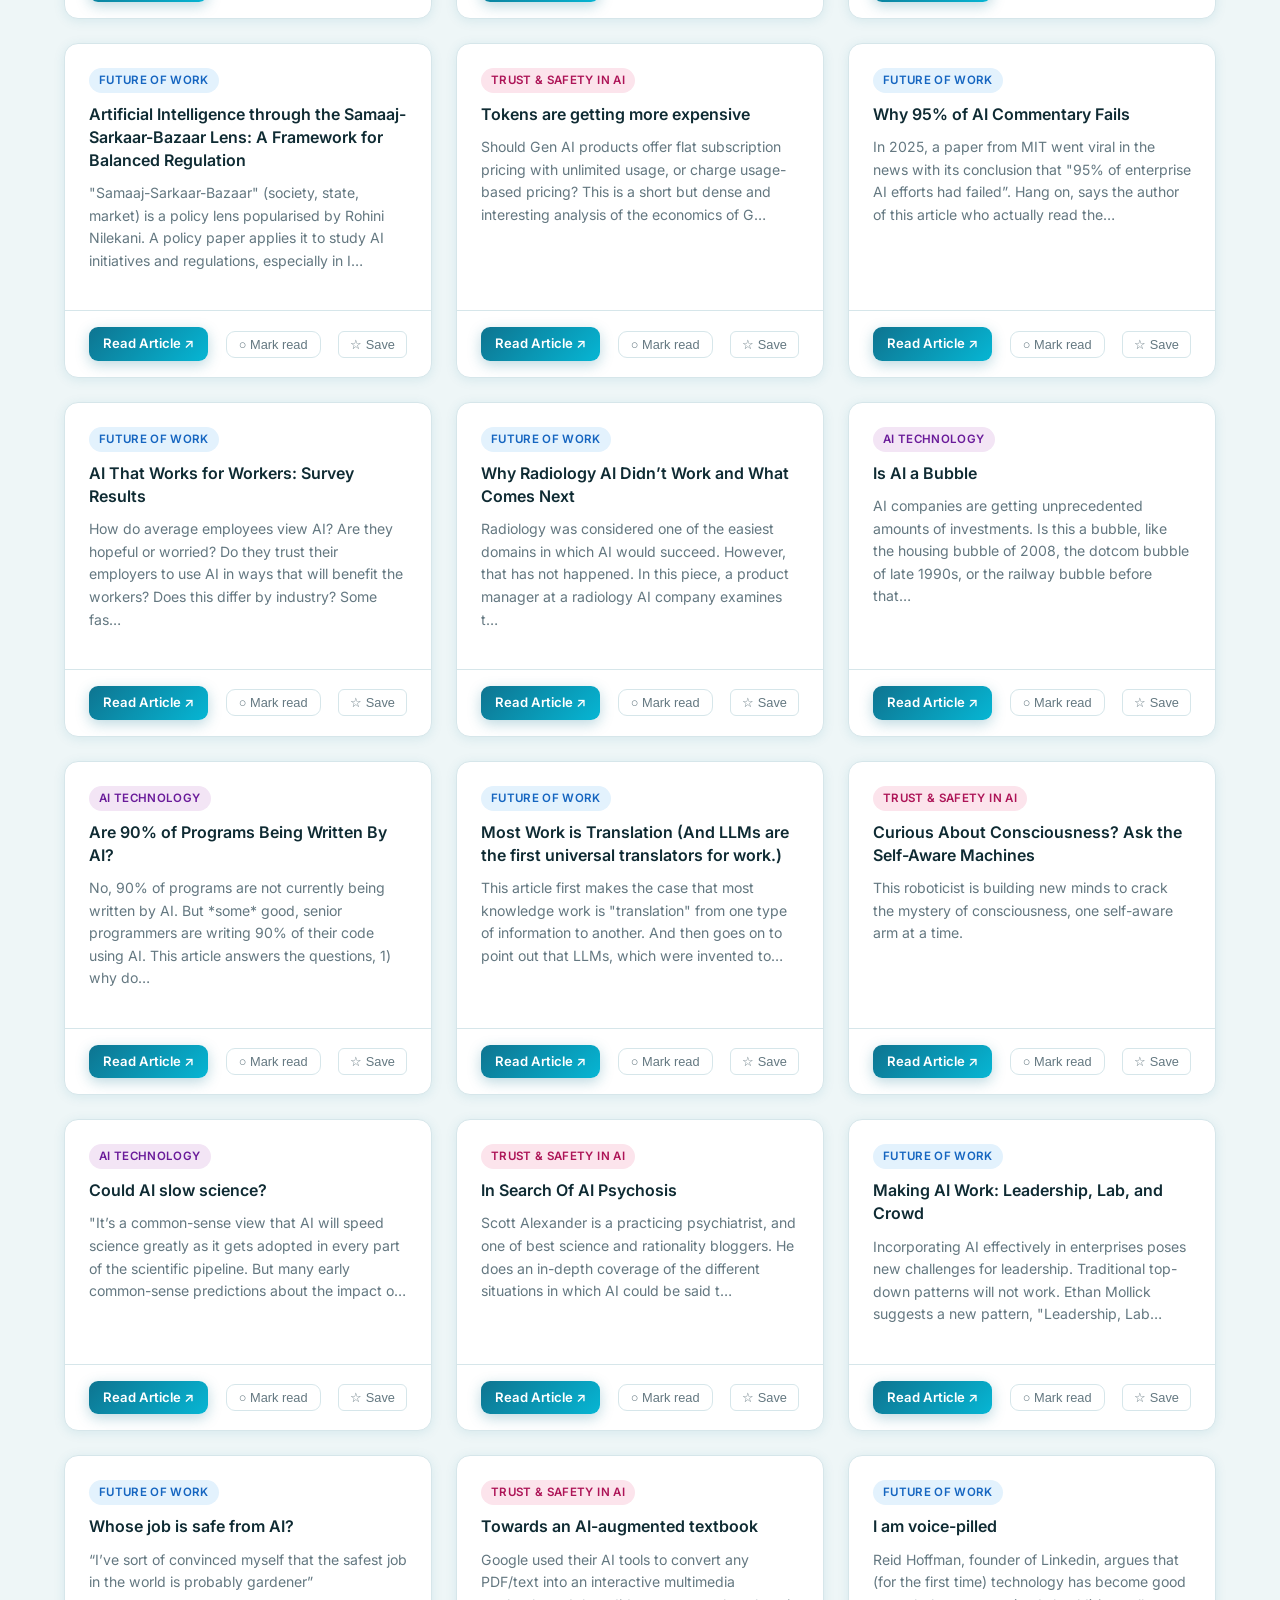
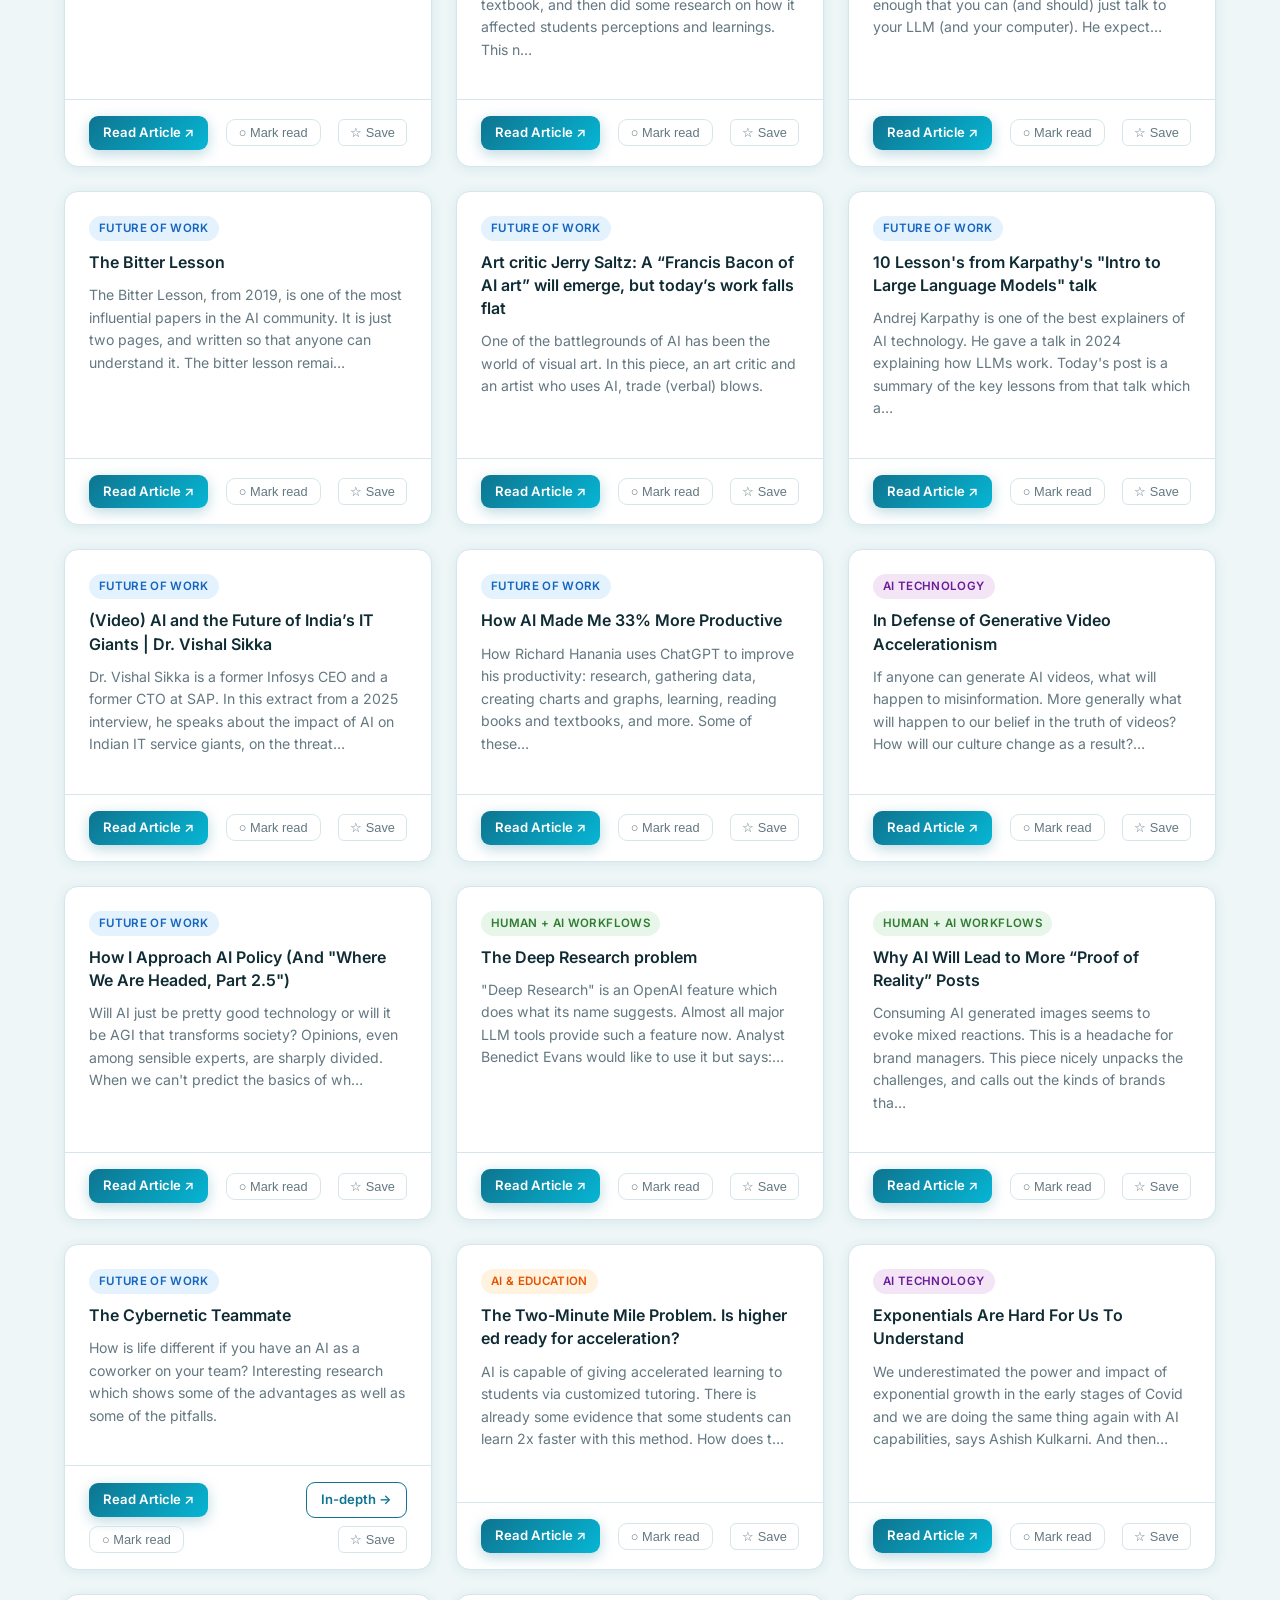
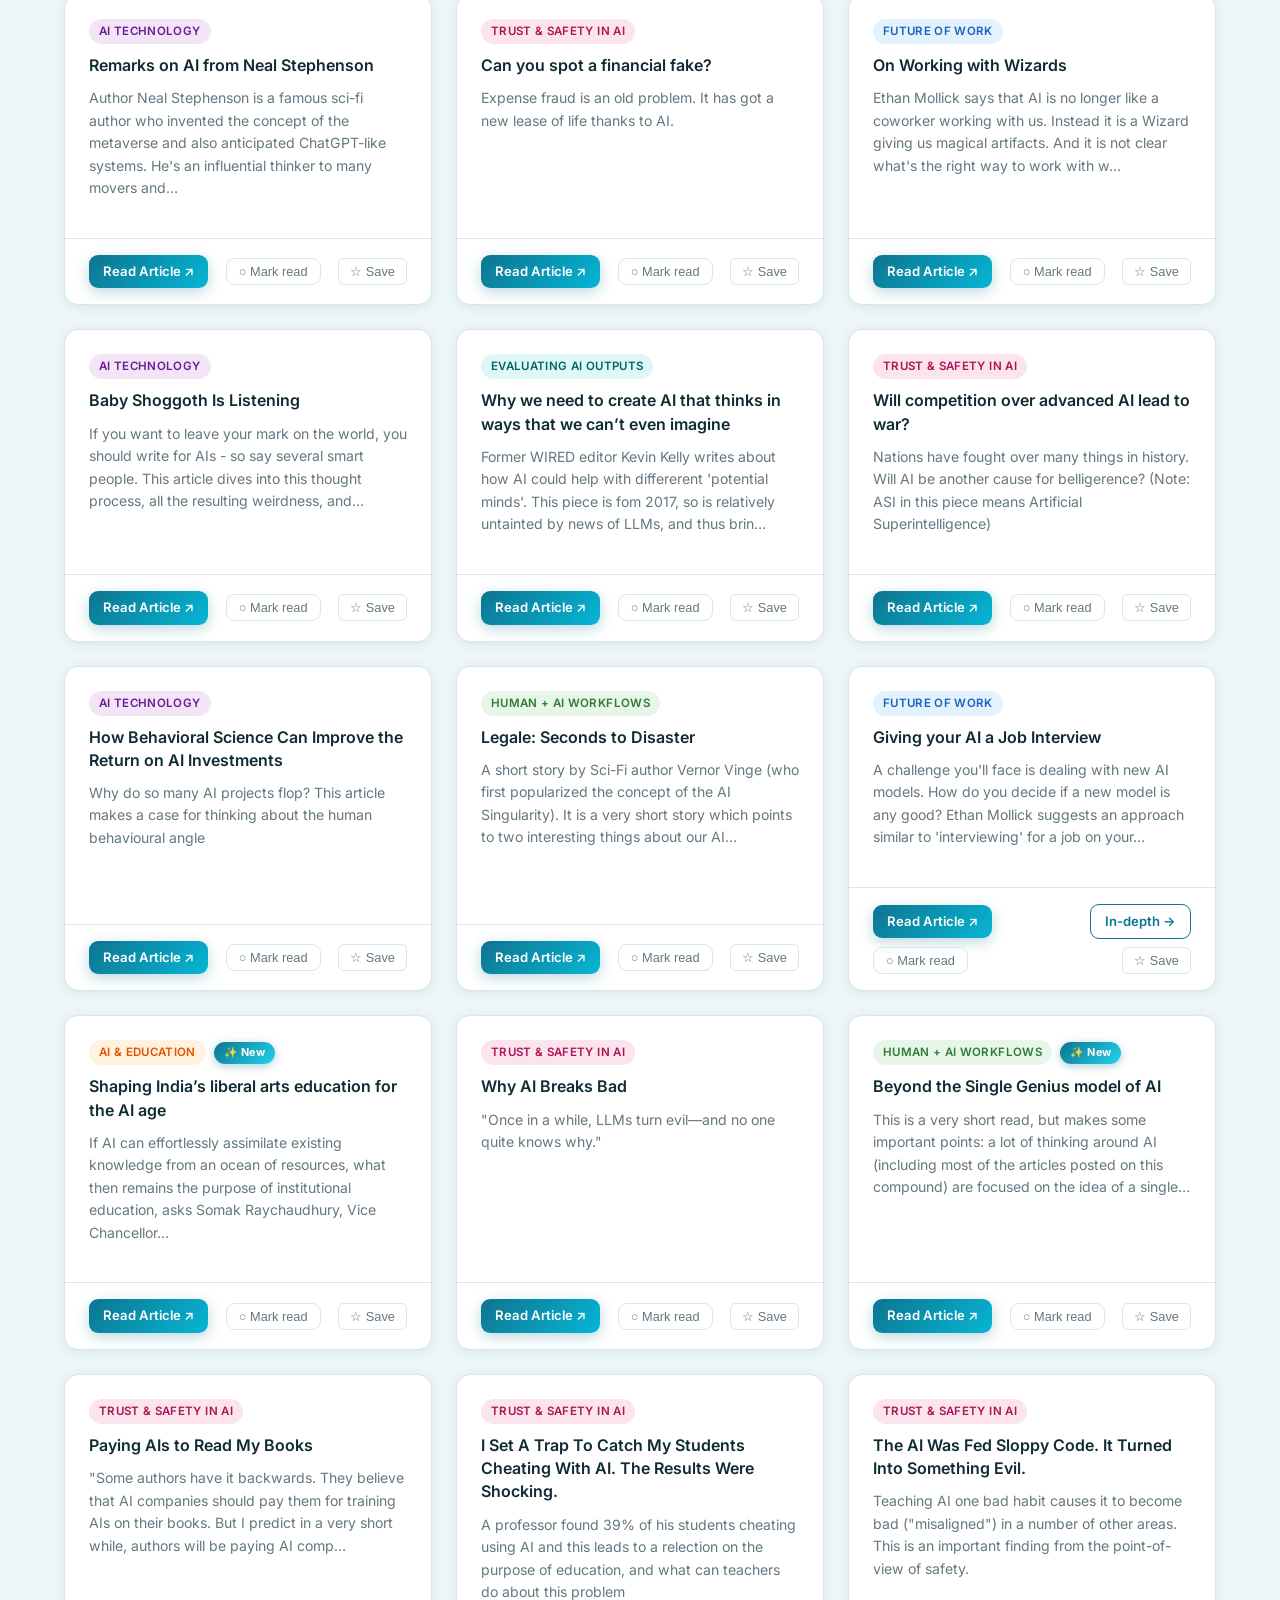
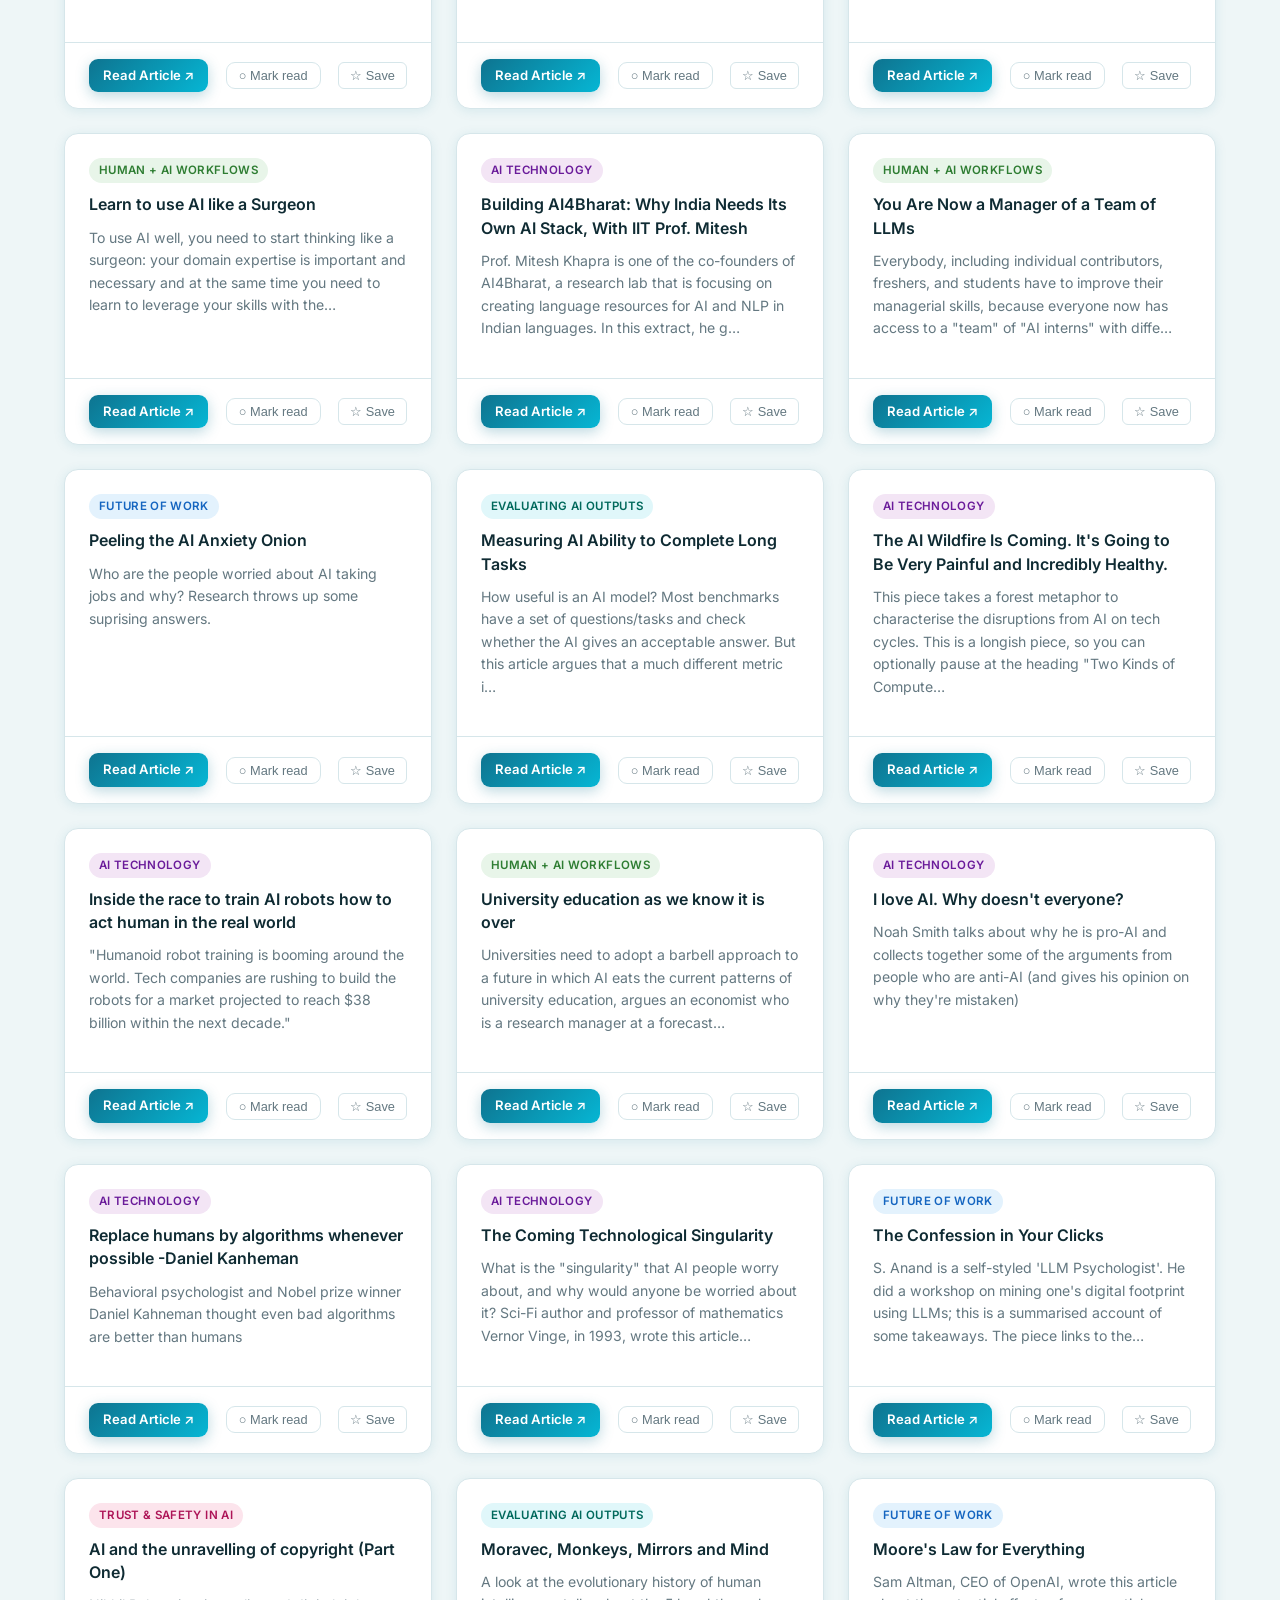
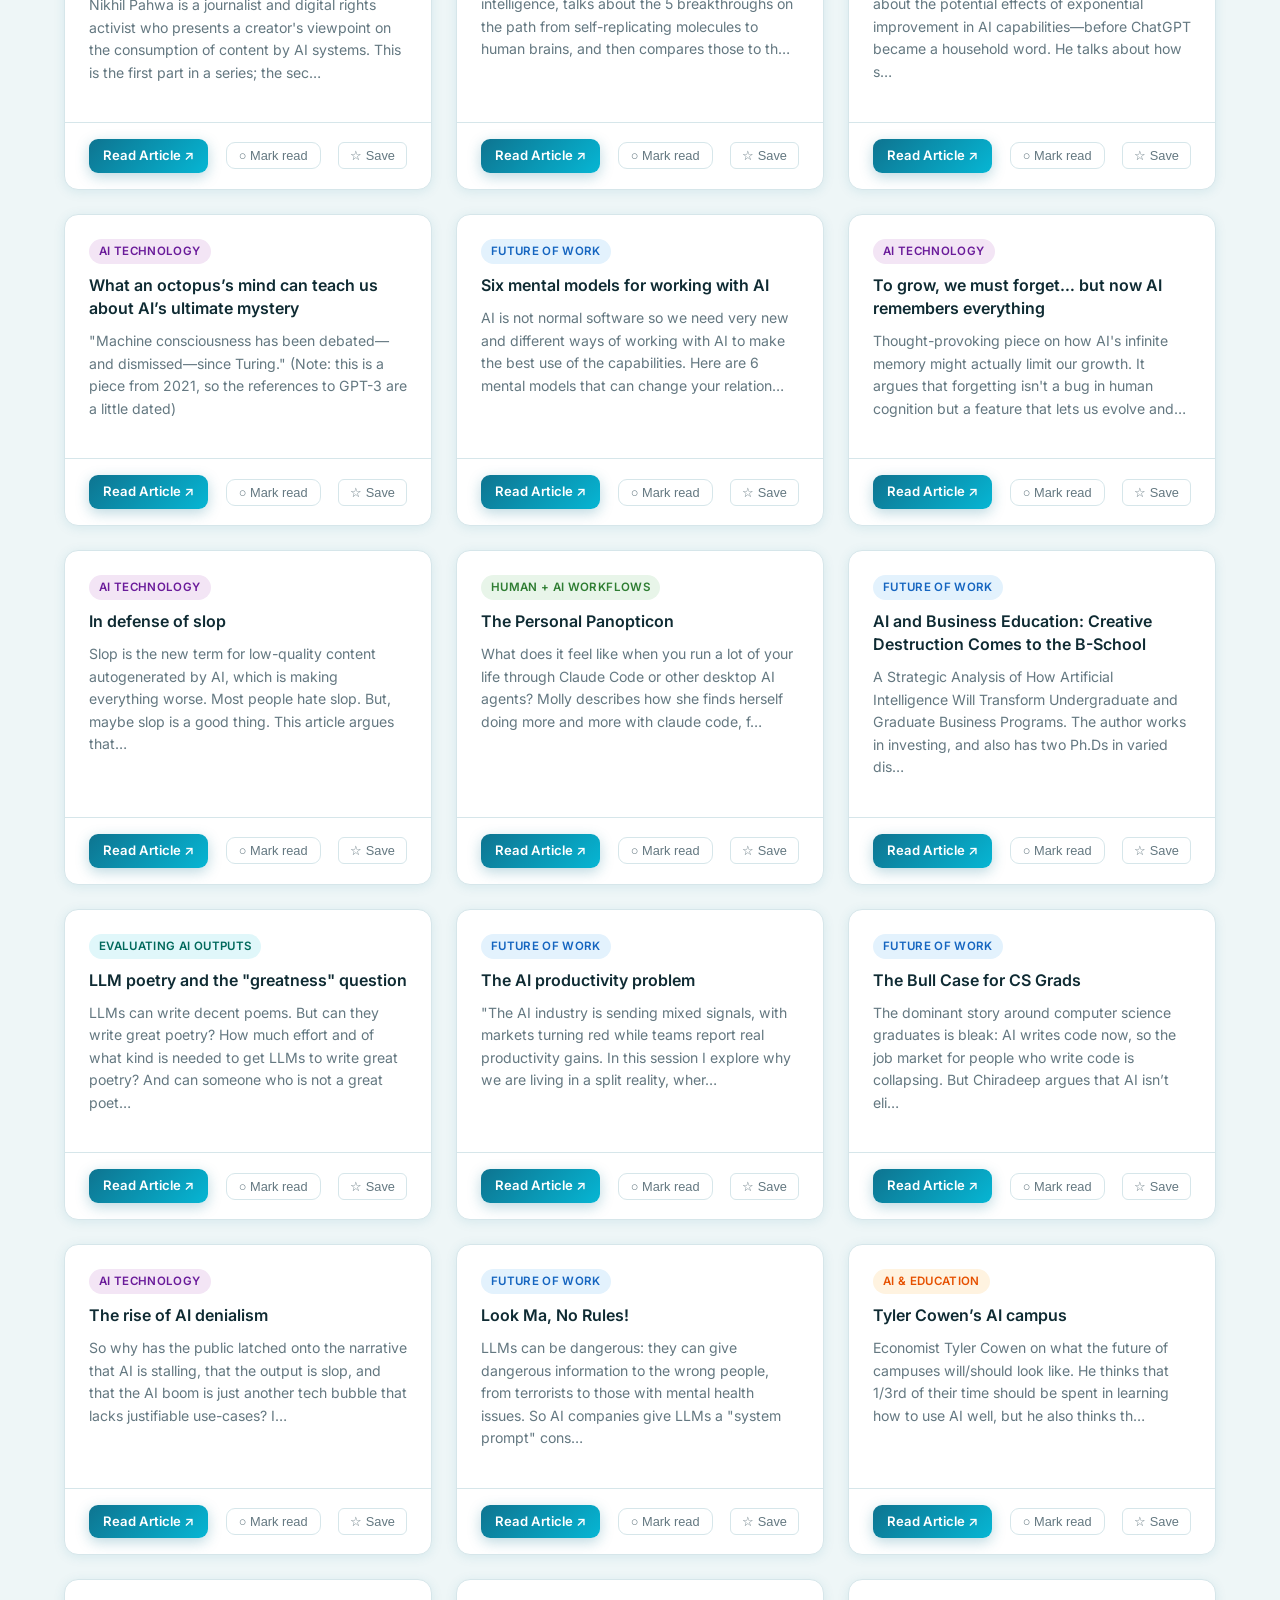
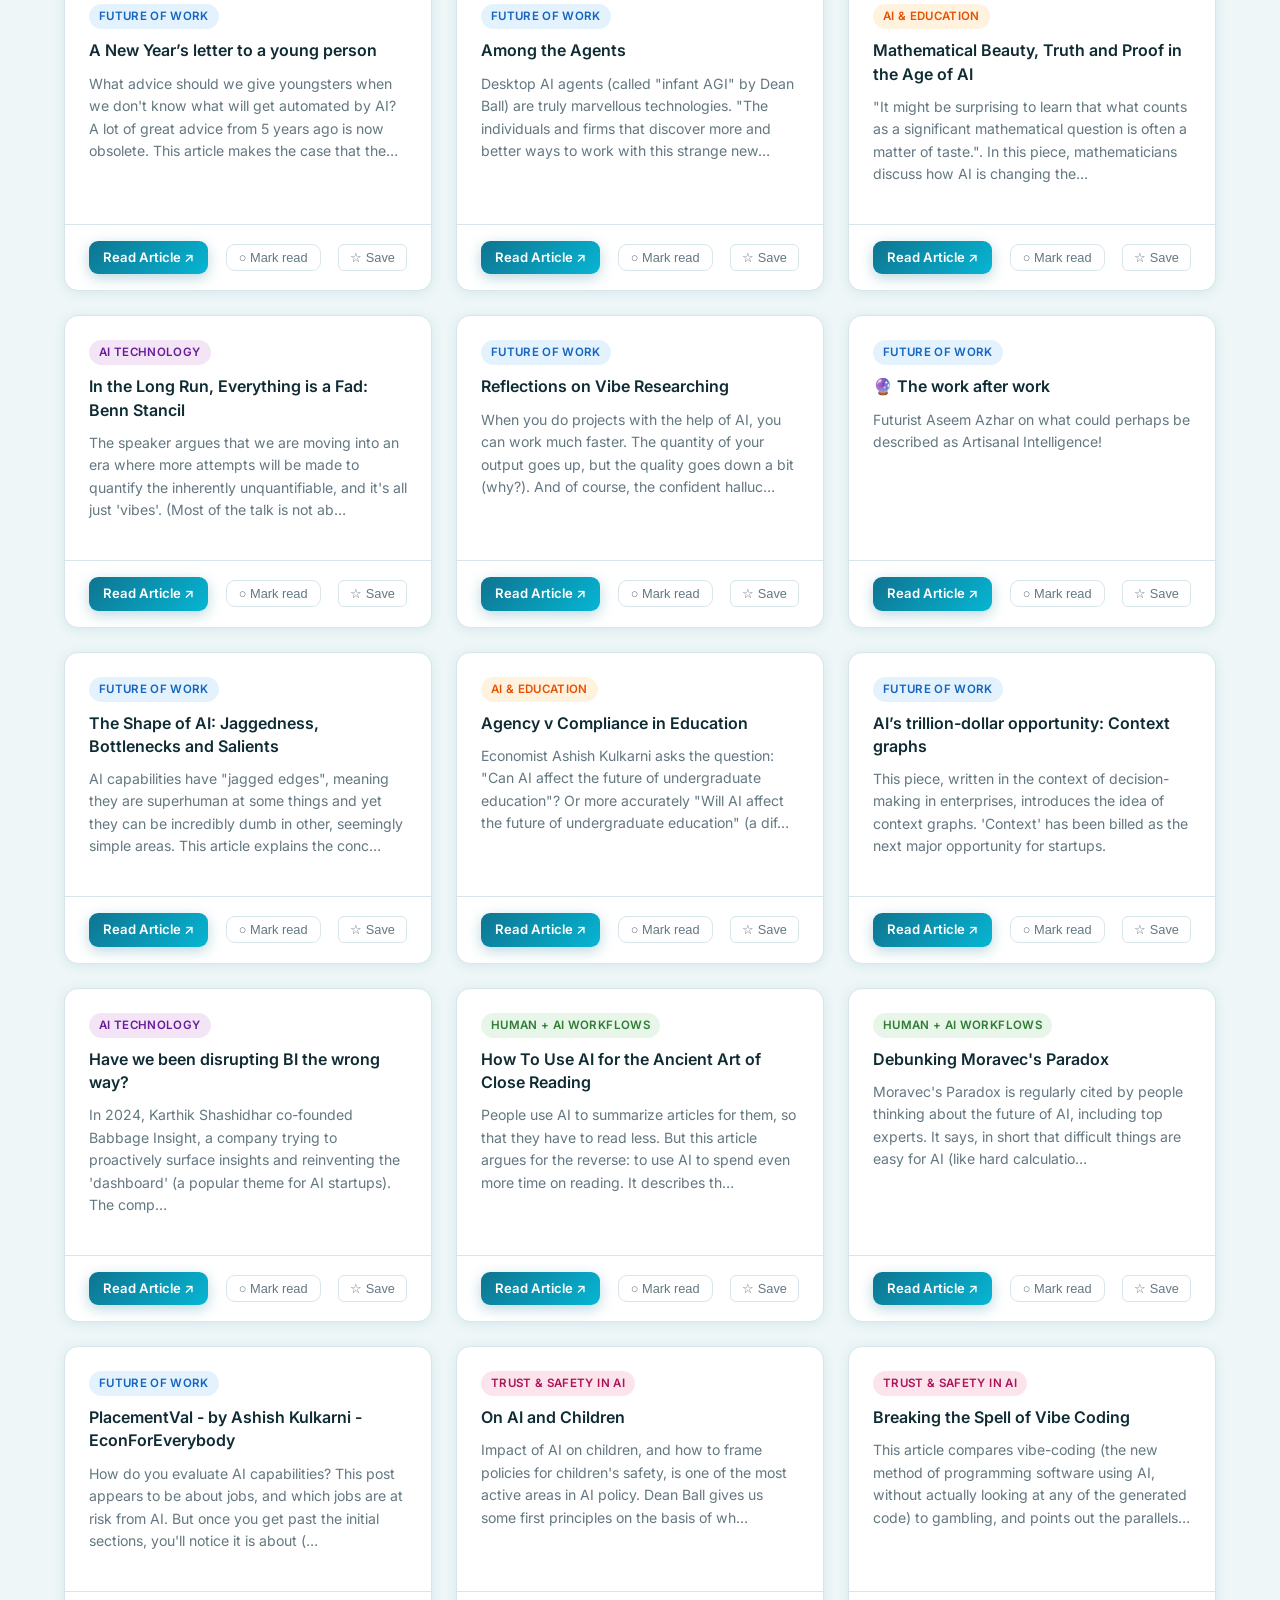
==== commit 6f57df0d: "Rename to Go Deeper, add theme side rail + back-to-top, reword suggest form, smarter AI Reads Librar" ====
--- a/index.html
+++ b/index.html
@@ -45,7 +45,7 @@
     <div class="hero-pills">
       <span class="hero-pill">162 Curated Articles</span>
       <span class="hero-pill">6 Research Themes</span>
-      <span class="hero-pill">Practical Playbooks</span>
+      <span class="hero-pill">Go Deeper Guides</span>
       <span class="hero-pill">Copilot Prompts</span>
     </div>
     <a href="#articles" class="btn btn-outline" style="border-color:rgba(255,255,255,.7);color:#fff;background:rgba(255,255,255,.12)">
@@ -166,18 +166,18 @@
 </section>
 
 <!-- ── Chatbot Widget ─────────────────────────── -->
-<div id="chat-widget" aria-label="Research assistant chat">
-  <div class="chat-panel" role="dialog" aria-label="AI Research Assistant">
+<div id="chat-widget" aria-label="AI Reads Librarian chat">
+  <div class="chat-panel" role="dialog" aria-label="AI Reads Librarian">
     <div class="chat-head">
-      <div class="chat-head-avatar" aria-hidden="true">⚡</div>
+      <div class="chat-head-avatar" aria-hidden="true">📚</div>
       <div class="chat-head-info">
-        <strong>UXR Research Assistant</strong>
-        <span>Ask how to apply AI concepts in research</span>
+        <strong>AI Reads Librarian</strong>
+        <span>Your guide to the stacks of AI reads</span>
       </div>
     </div>
     <div class="chat-body" role="log" aria-live="polite">
       <div class="chat-msg bot">
-        👋 Hi! I can help you find the right articles and apply AI concepts in your UX research workflow. What are you working on?
+        � Hi! I'm your AI Reads Librarian — tell me a topic and I'll pull the right articles off the shelf. What are you researching?
       </div>
       <div class="chat-msg bot">
         Try asking: <em>"How do I evaluate AI outputs?"</em> or <em>"Which articles cover AI trust?"</em>
@@ -193,7 +193,7 @@
       <button class="chat-send" aria-label="Send message">Send</button>
     </div>
   </div>
-  <button class="chat-toggle" aria-label="Open research assistant chat" aria-expanded="false">💬</button>
+  <button class="chat-toggle" aria-label="Open AI Reads Librarian chat" aria-expanded="false">💬</button>
 </div>
 
 <!-- ── Toast notification ─────────────────────── -->
@@ -228,8 +228,8 @@
         <option value="Other / New theme">Other / New theme</option>
       </select>
 
-      <label for="suggest-why">Why is this relevant for UXRs? <span aria-hidden="true">*</span></label>
-      <textarea id="suggest-why" name="Why relevant" rows="3" placeholder="One-line summary of why UXRs should read this" required></textarea>
+      <label for="suggest-why">Why is this relevant? <span aria-hidden="true">*</span></label>
+      <textarea id="suggest-why" name="Why relevant" rows="3" placeholder="One-line summary of why this is worth reading" required></textarea>
 
       <label for="suggest-name">Your name</label>
       <input type="text" id="suggest-name" name="Submitted by" placeholder="e.g. Alex Kim">
@@ -266,7 +266,7 @@
       <div>
         <h4>Quick Links</h4>
         <ul>
-          <li><a href="./PLaybook/index.html">UX Research Playbook</a></li>
+          <li><a href="./PLaybook/index.html">Go Deeper</a></li>
           <li><a href="./Articles/llms-sycophancy.html">LLM Sycophancy</a></li>
           <li><a href="./Articles/cybernetic-teammate.html">Cybernetic Teammate</a></li>
           <li><a href="./Articles/giving-ai-job-interview.html">AI Job Interview</a></li>
--- a/Assets/style.css
+++ b/Assets/style.css
@@ -282,6 +282,37 @@
 .theme-card h3 { font-size: .95rem; margin-bottom: 6px; }
 .theme-card p  { font-size: .8rem; color: var(--text-s); margin: 0; }
 
+/* ---- Theme side rail (explore other themes) ---- */
+.theme-rail {
+  position: fixed; top: 50%; left: 16px; transform: translateY(-50%);
+  z-index: 40; background: var(--surface);
+  border: 1px solid var(--border); border-radius: 14px;
+  box-shadow: var(--shadow); padding: 12px 10px;
+  display: flex; flex-direction: column; gap: 6px;
+  width: 60px; overflow: hidden; transition: width .25s ease;
+}
+.theme-rail:hover, .theme-rail:focus-within { width: 214px; }
+.theme-rail-title {
+  font-size: .62rem; font-weight: 700; text-transform: uppercase;
+  letter-spacing: .09em; color: var(--text-s);
+  padding: 2px 8px 6px; white-space: nowrap;
+}
+.theme-rail-link {
+  display: flex; align-items: center; gap: 10px;
+  font-size: .85rem; font-weight: 600; color: var(--text);
+  padding: 8px 9px; border-radius: 9px;
+  border-left: 4px solid var(--c);
+  background: color-mix(in srgb, var(--c) 10%, transparent);
+  white-space: nowrap; text-decoration: none;
+  transition: background .15s, color .15s;
+}
+.theme-rail-link span { opacity: 0; transition: opacity .2s; }
+.theme-rail:hover .theme-rail-link span,
+.theme-rail:focus-within .theme-rail-link span { opacity: 1; }
+.theme-rail-link:hover { background: var(--c); color: #fff; text-decoration: none; }
+.theme-rail-link.active { background: var(--c); color: #fff; }
+@media (max-width: 1100px) { .theme-rail { display: none; } }
+
 /* ---- Section Headers ---- */
 .section-header { margin-bottom: 32px; }
 .section-header h2 { margin-bottom: 8px; }
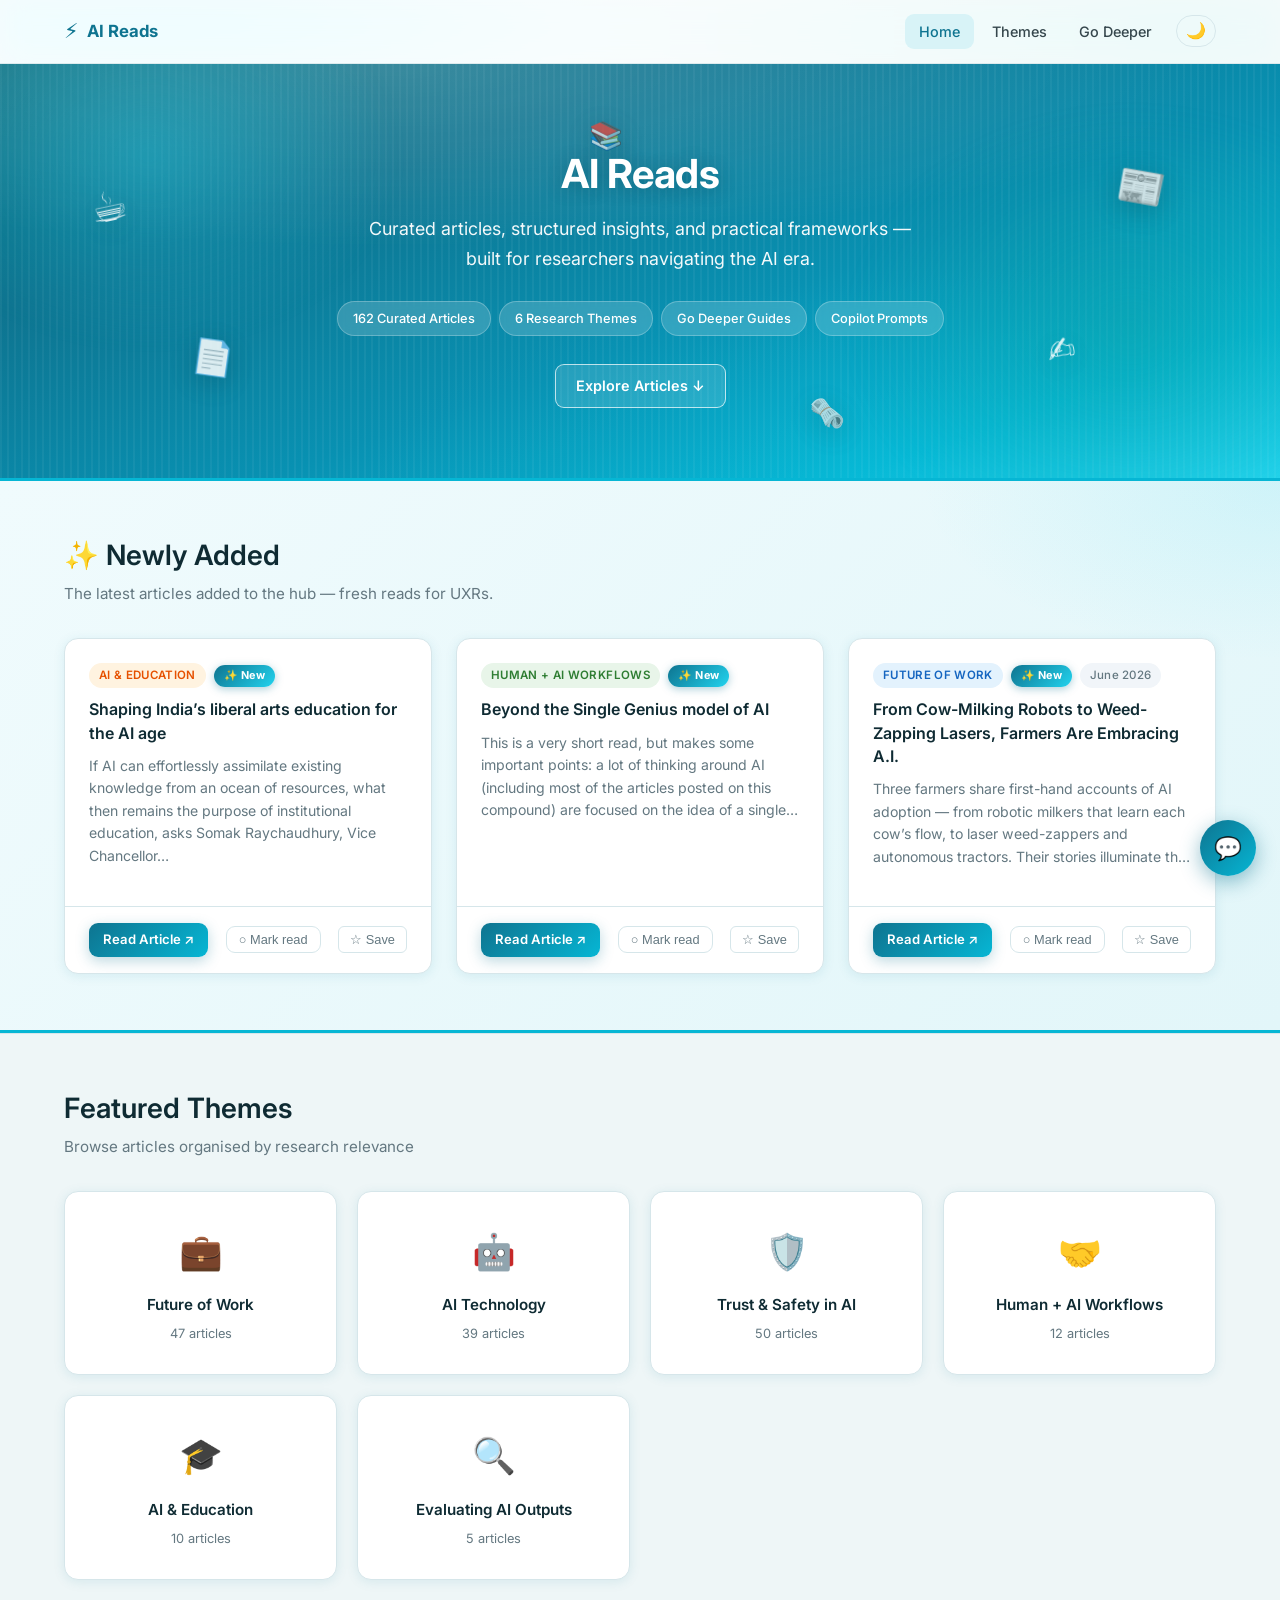
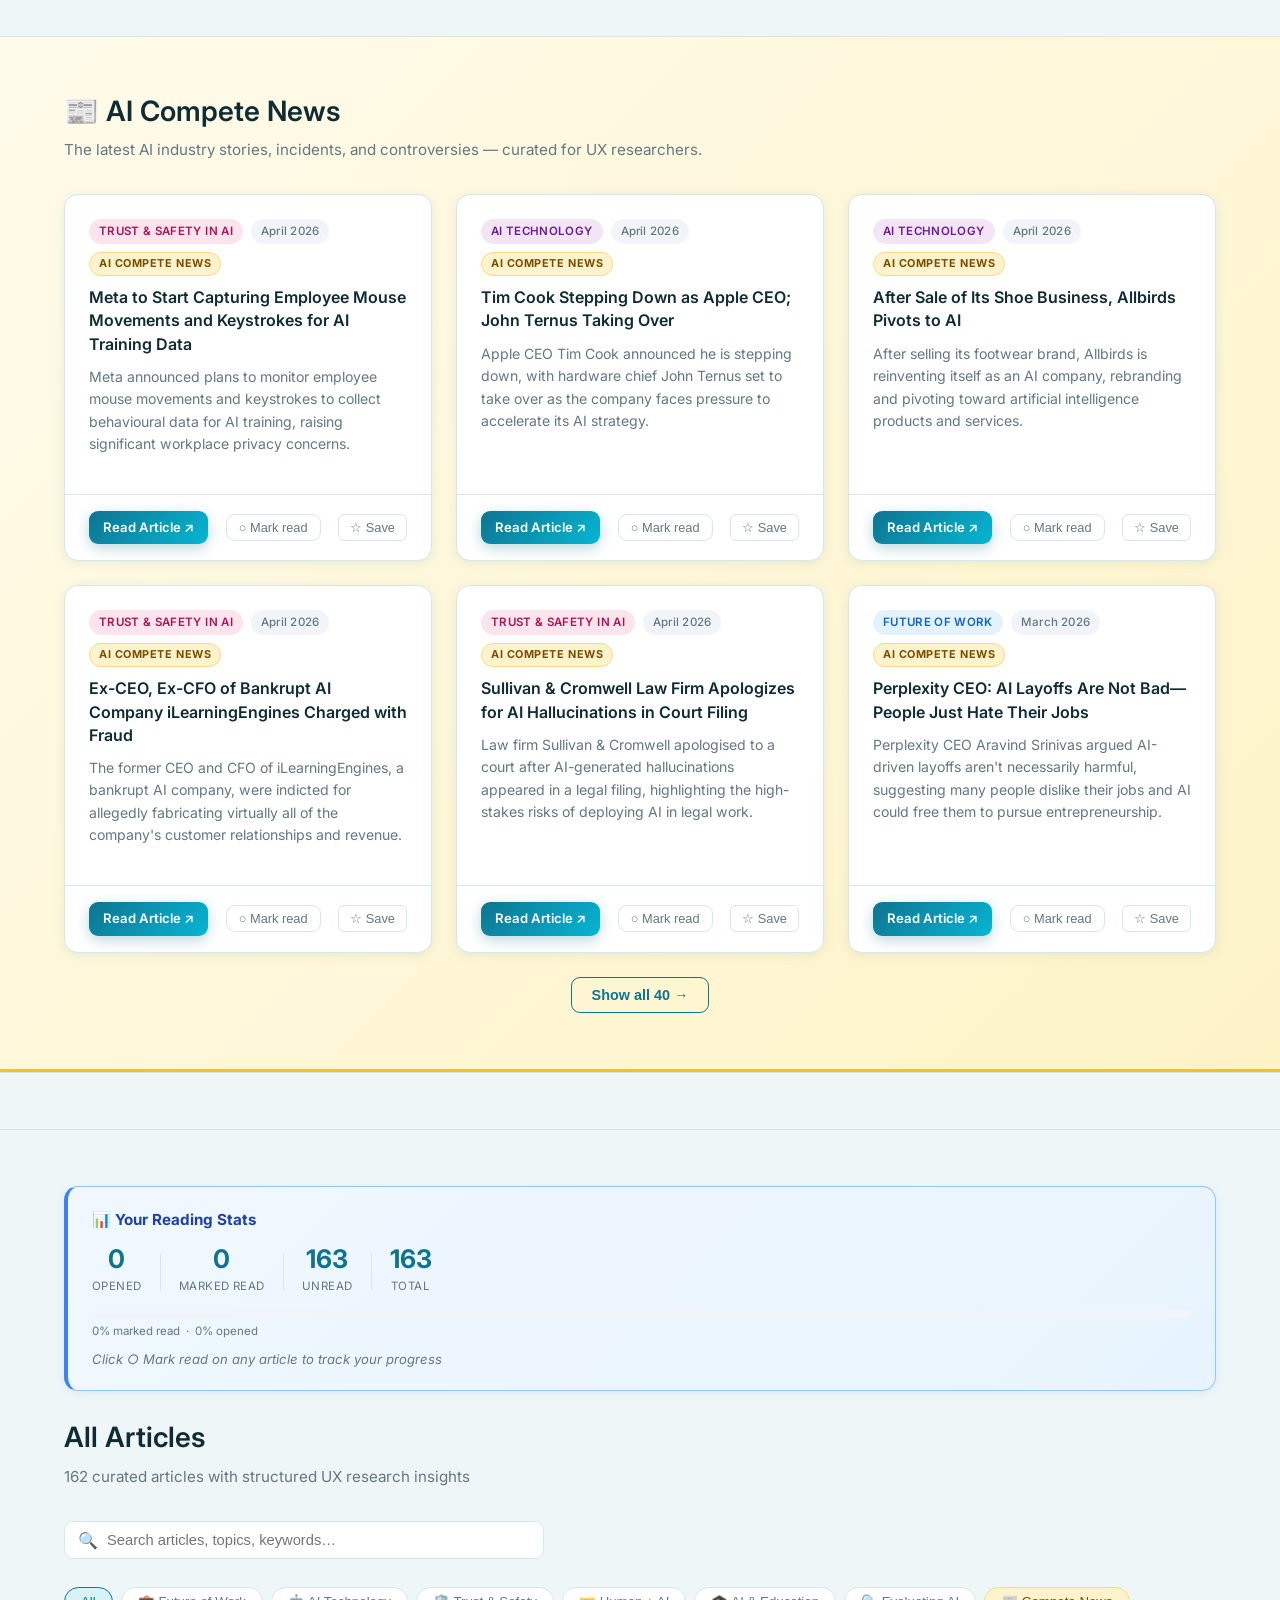
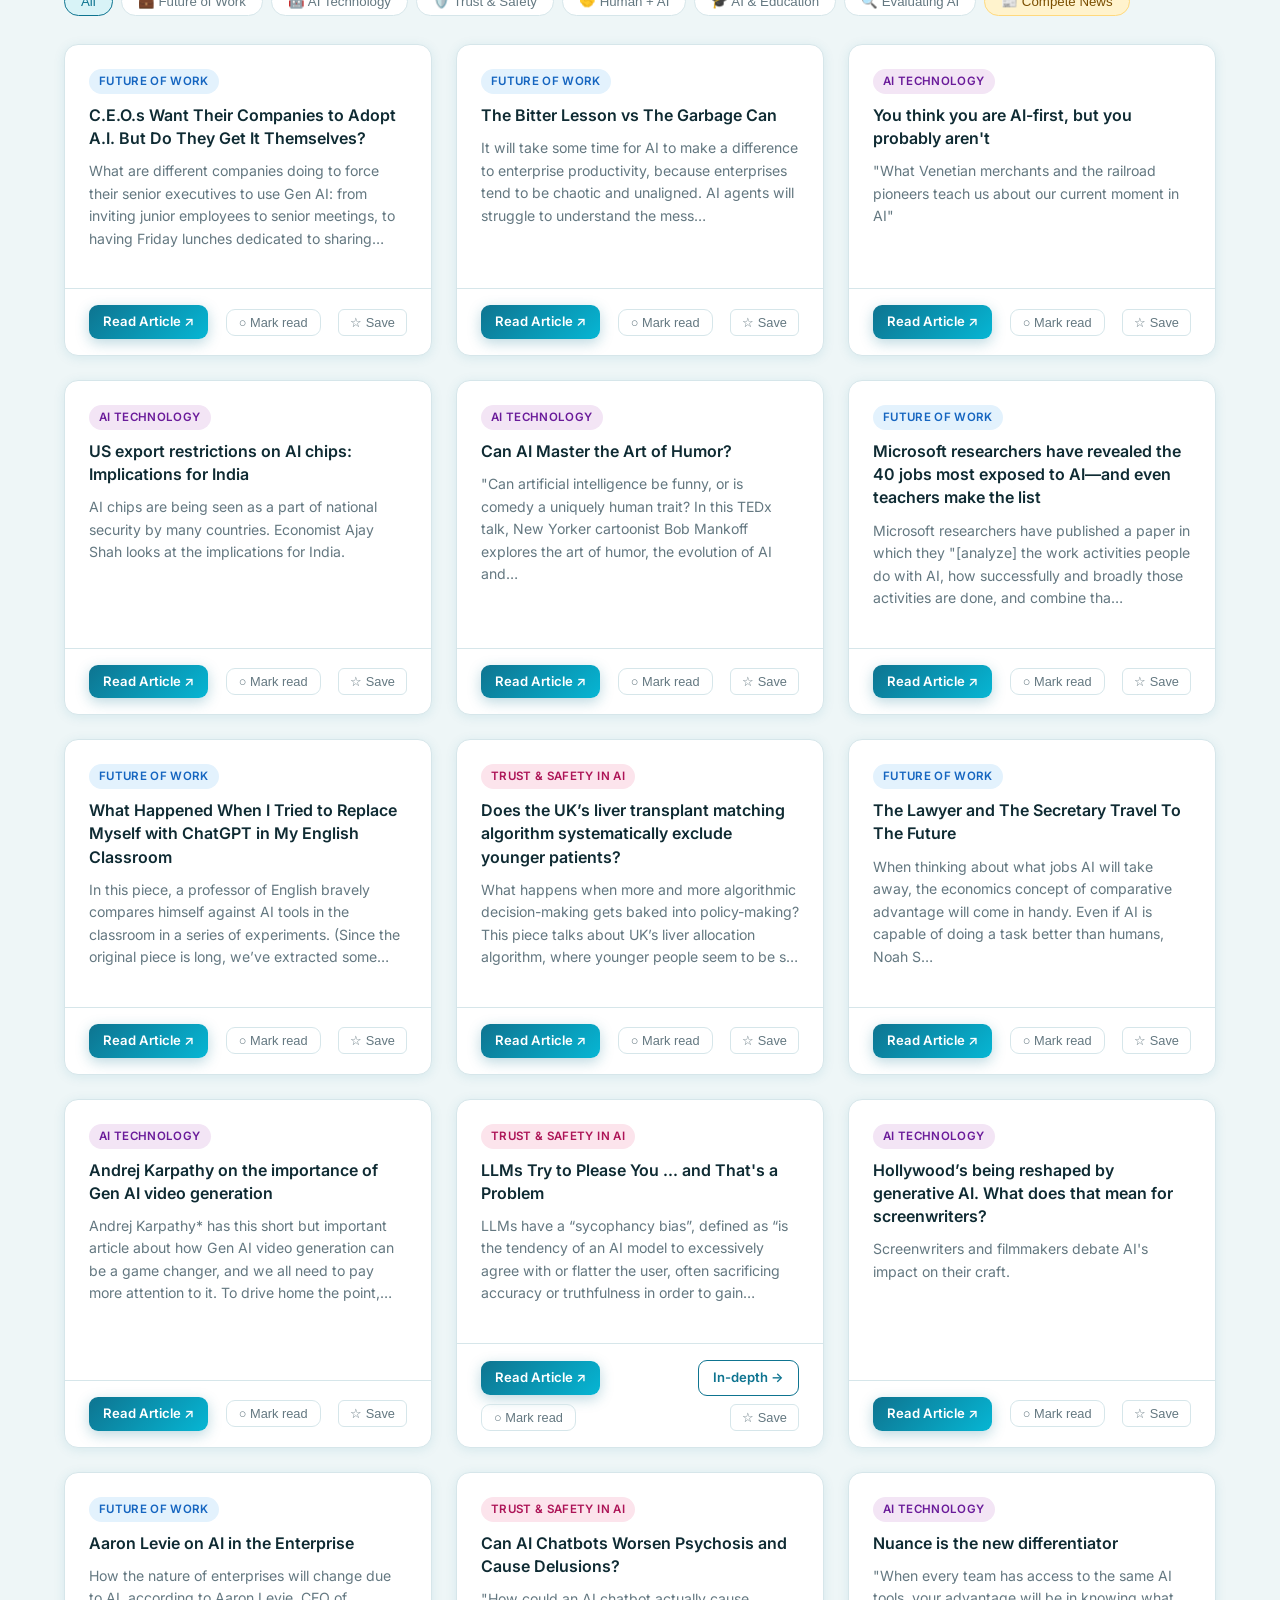
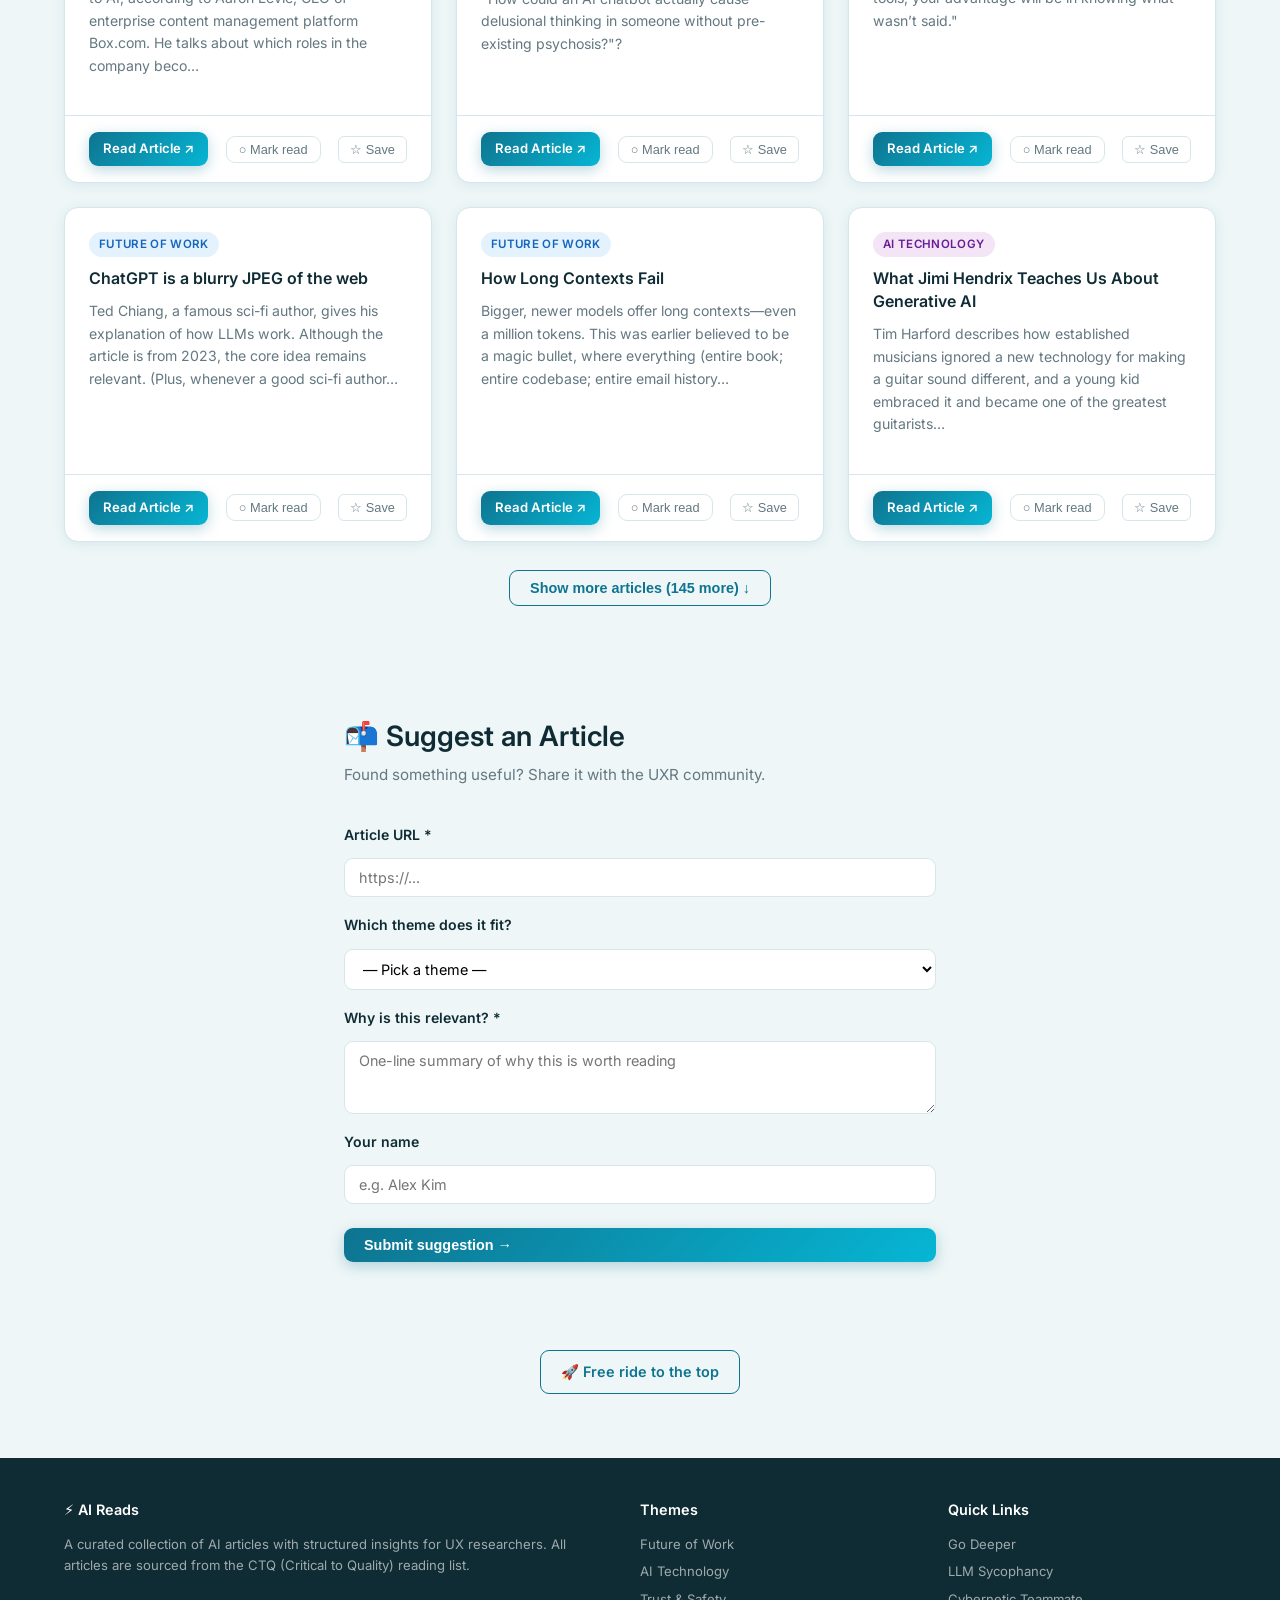
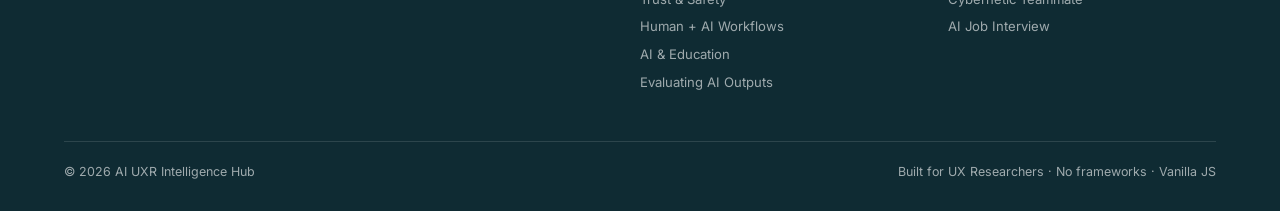
==== commit a467851b: "Add dark mode toggle with verified contrast + homepage 'show more' articles pagination" ====
--- a/index.html
+++ b/index.html
@@ -162,6 +162,9 @@
       <div class="card skeleton" style="height:220px;"></div>
       <div class="card skeleton" style="height:220px;"></div>
     </div>
+    <div style="text-align:center;margin-top:28px">
+      <button class="btn btn-outline" id="articles-show-more" style="display:none">Show more articles ↓</button>
+    </div>
   </div>
 </section>
 
--- a/Assets/style.css
+++ b/Assets/style.css
@@ -543,3 +543,73 @@
   .hero { padding: 48px 0 36px; }
   .section { padding: 36px 0; }
 }
+
+/* =============================================
+   Dark mode
+   ============================================= */
+.theme-toggle-btn {
+  background: none; border: 1.5px solid var(--border); border-radius: 99px;
+  width: 40px; height: 32px; cursor: pointer; font-size: 1rem; line-height: 1;
+  display: inline-flex; align-items: center; justify-content: center;
+  color: var(--text); margin-left: 6px;
+  transition: background .15s, border-color .15s, transform .15s;
+}
+.theme-toggle-btn:hover { background: var(--accent); border-color: var(--primary); transform: scale(1.05); }
+
+html.dark {
+  --bg:        #0f172a;
+  --surface:   #1e293b;
+  --surface-2: #243244;
+  --primary:   #38bdf8;
+  --primary-d: #7dd3fc;
+  --accent:    #16323d;
+  --teal:      #22d3ee;
+  --teal-l:    #67e8f9;
+  --text-h:    #f1f5f9;
+  --text:      #cbd5e1;
+  --text-s:    #94a3b8;
+  --border:    #334155;
+  --shadow:    0 2px 12px rgba(0,0,0,.45);
+  --shadow-h:  0 12px 30px rgba(0,0,0,.6);
+  color-scheme: dark;
+}
+
+/* Nav becomes translucent dark */
+html.dark .nav { background: rgba(15,23,42,.78); border-bottom-color: rgba(51,65,85,.7); }
+
+/* Footer + toast keep a dark surface (they use --text-h as bg in light mode) */
+html.dark .footer { background: #0b1220; }
+html.dark #toast  { background: #334155; }
+
+/* Form controls need explicit light text on the dark surface */
+html.dark .chat-input,
+html.dark .search-input,
+html.dark .suggest-form input,
+html.dark .suggest-form select,
+html.dark .suggest-form textarea { color: var(--text); }
+html.dark input::placeholder,
+html.dark textarea::placeholder { color: var(--text-s); }
+
+/* Chatbot */
+html.dark .chat-body { background: #16202e; }
+html.dark .chat-msg.bot { background: #334155; color: var(--text-h); }
+
+/* Reading stats panel */
+html.dark .reading-stats-panel { background: linear-gradient(135deg,#13283d 0%,#15324a 100%); border-color: #2b5a86; border-left-color: #38bdf8; }
+html.dark .stats-heading { color: #93c5fd; }
+
+/* Compete news band */
+html.dark .compete-news-section { background: linear-gradient(135deg,#2a2410 0%,#1d1908 100%); border-top-color: #a16207; border-bottom-color: #a16207; }
+
+/* Newly added band */
+html.dark .newly-added-section { background: radial-gradient(600px 300px at 100% 0%, rgba(34,211,238,.10), transparent 60%), linear-gradient(135deg,#12303a 0%,#0e2730 100%); border-top-color: #0e7490; border-bottom-color: #0e7490; }
+
+/* Copilot prompt block + code examples */
+html.dark .copilot-prompt-block { background: linear-gradient(135deg,#1f2540 0%,#16263b 100%); border-color: #3a4670; }
+html.dark .prompt-example { background: #0f172a; border-color: #3a4670; color: var(--text-h); }
+
+/* Skeleton shimmer */
+html.dark .skeleton { background: linear-gradient(90deg,#1e293b 25%,#27364a 50%,#1e293b 75%); background-size: 400px 100%; }
+
+/* Unsave hover stays legible */
+html.dark .btn-unsave:hover { color: #fca5a5; background: rgba(229,57,53,.18); }
